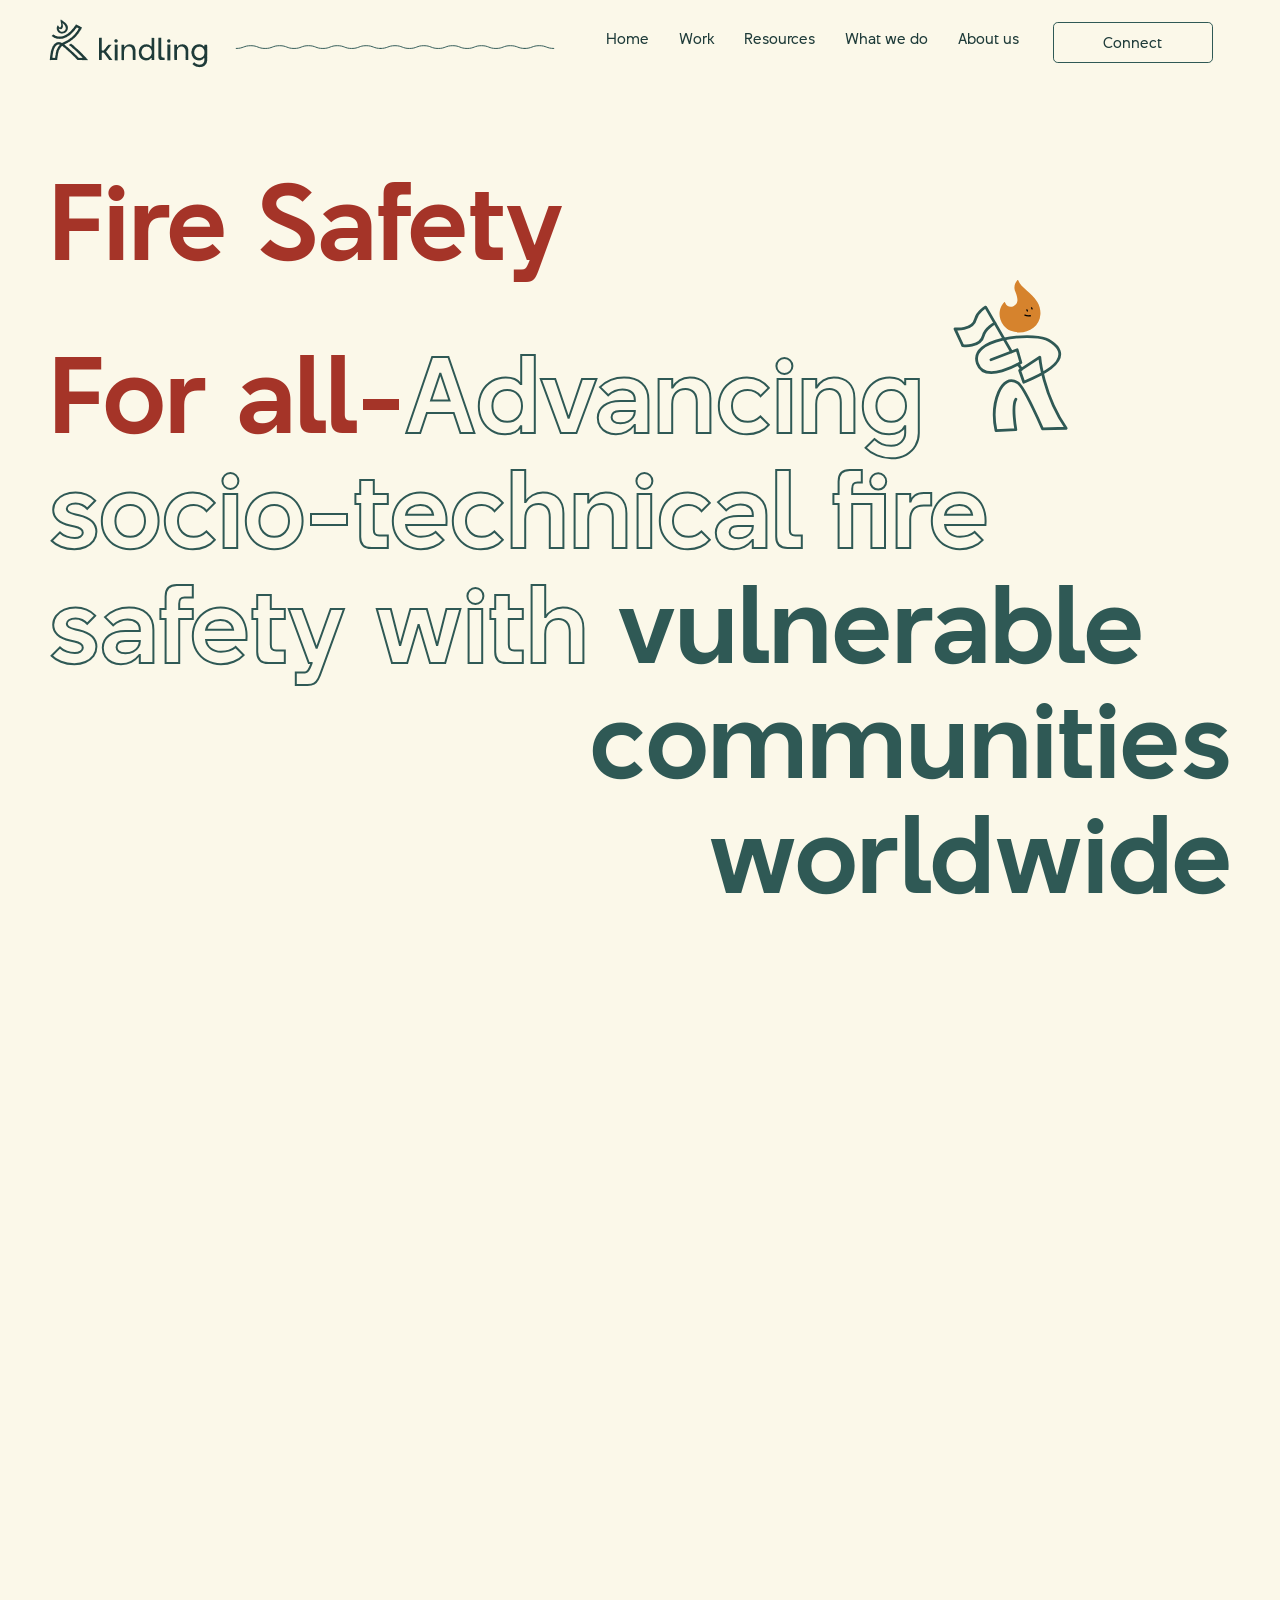
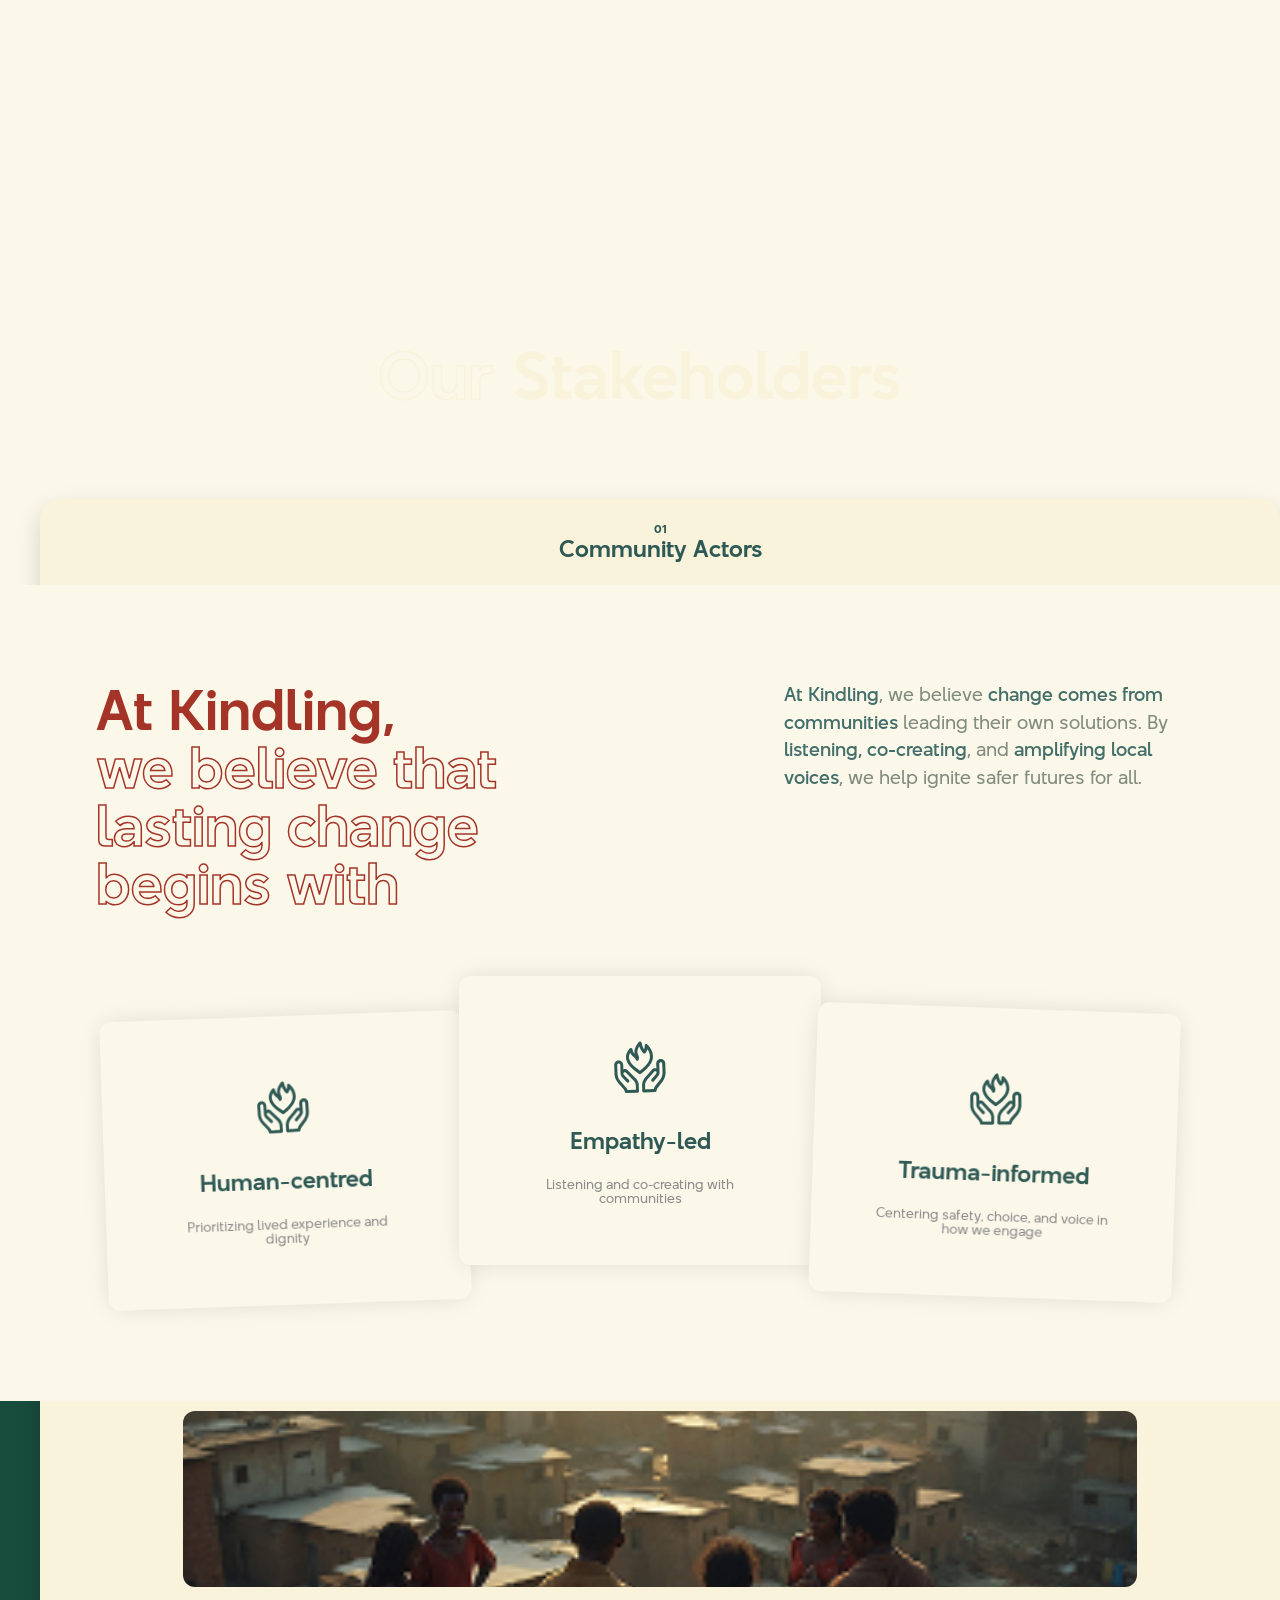
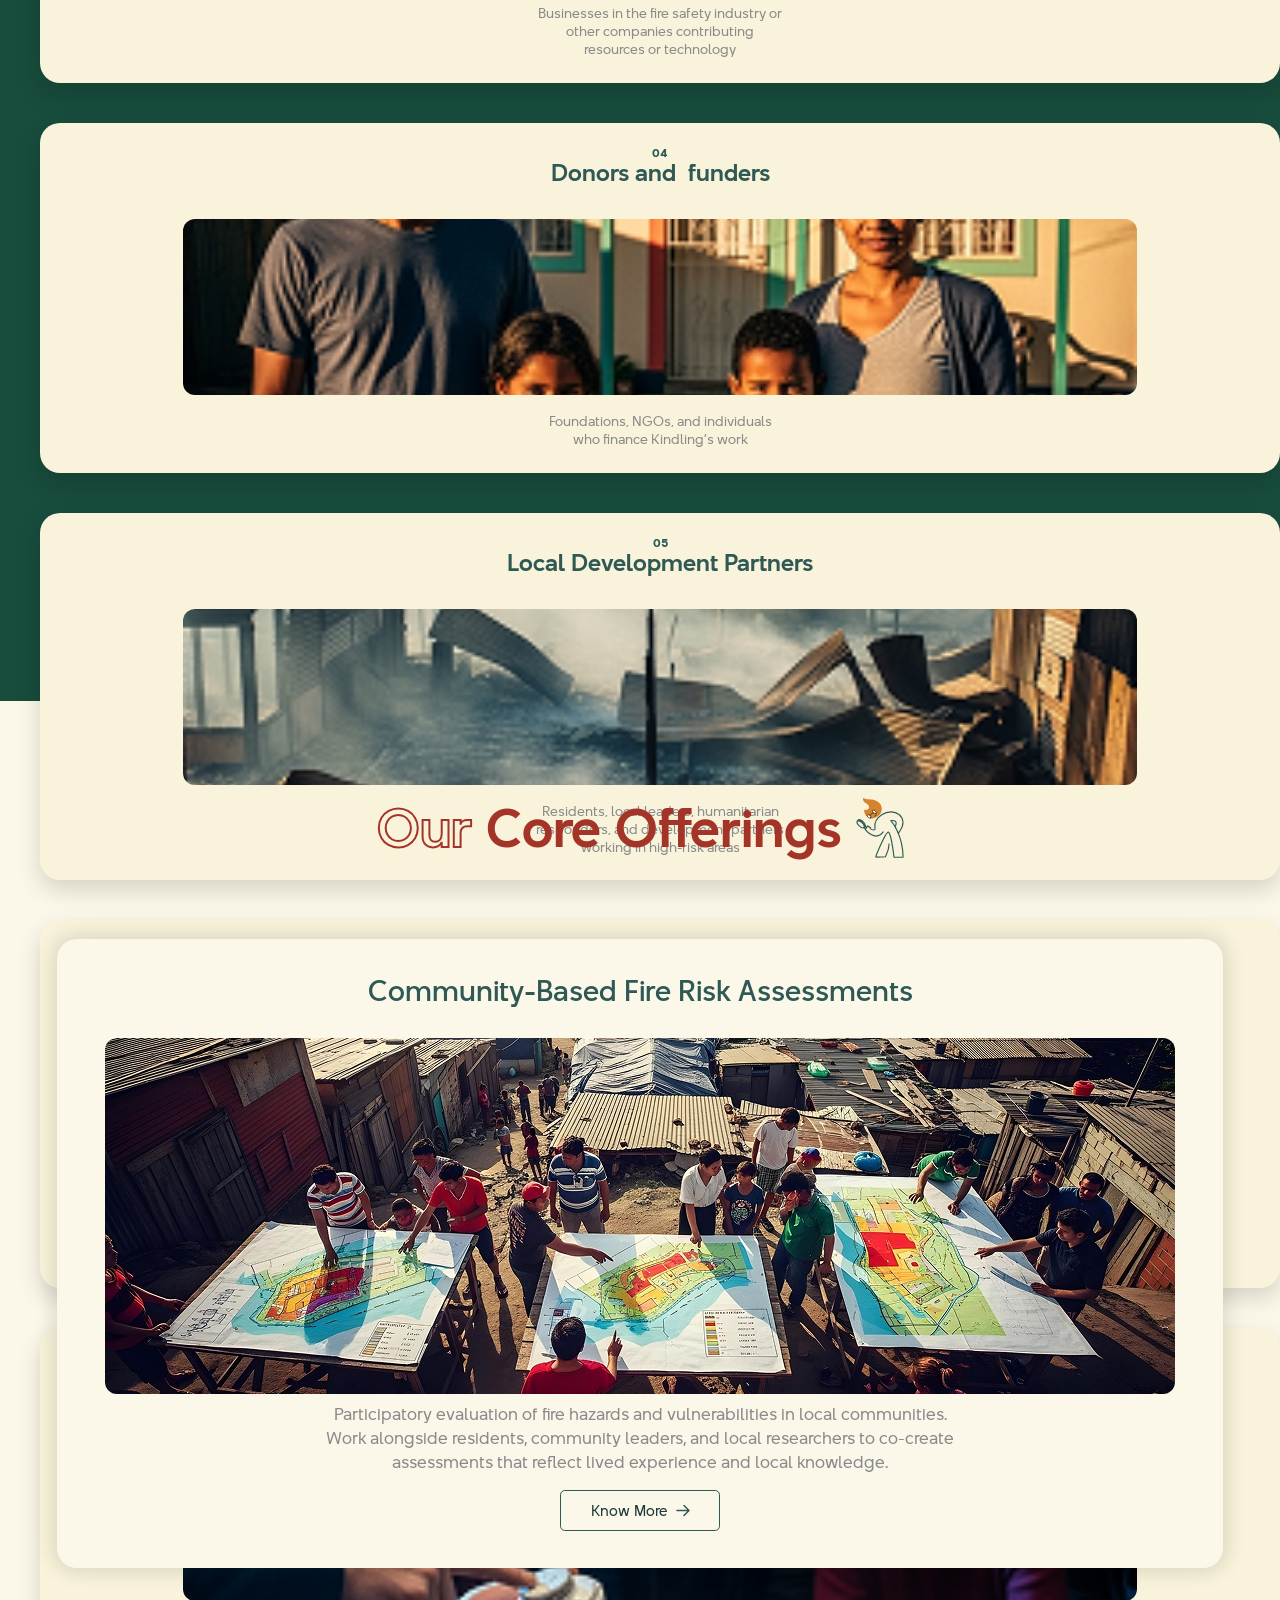
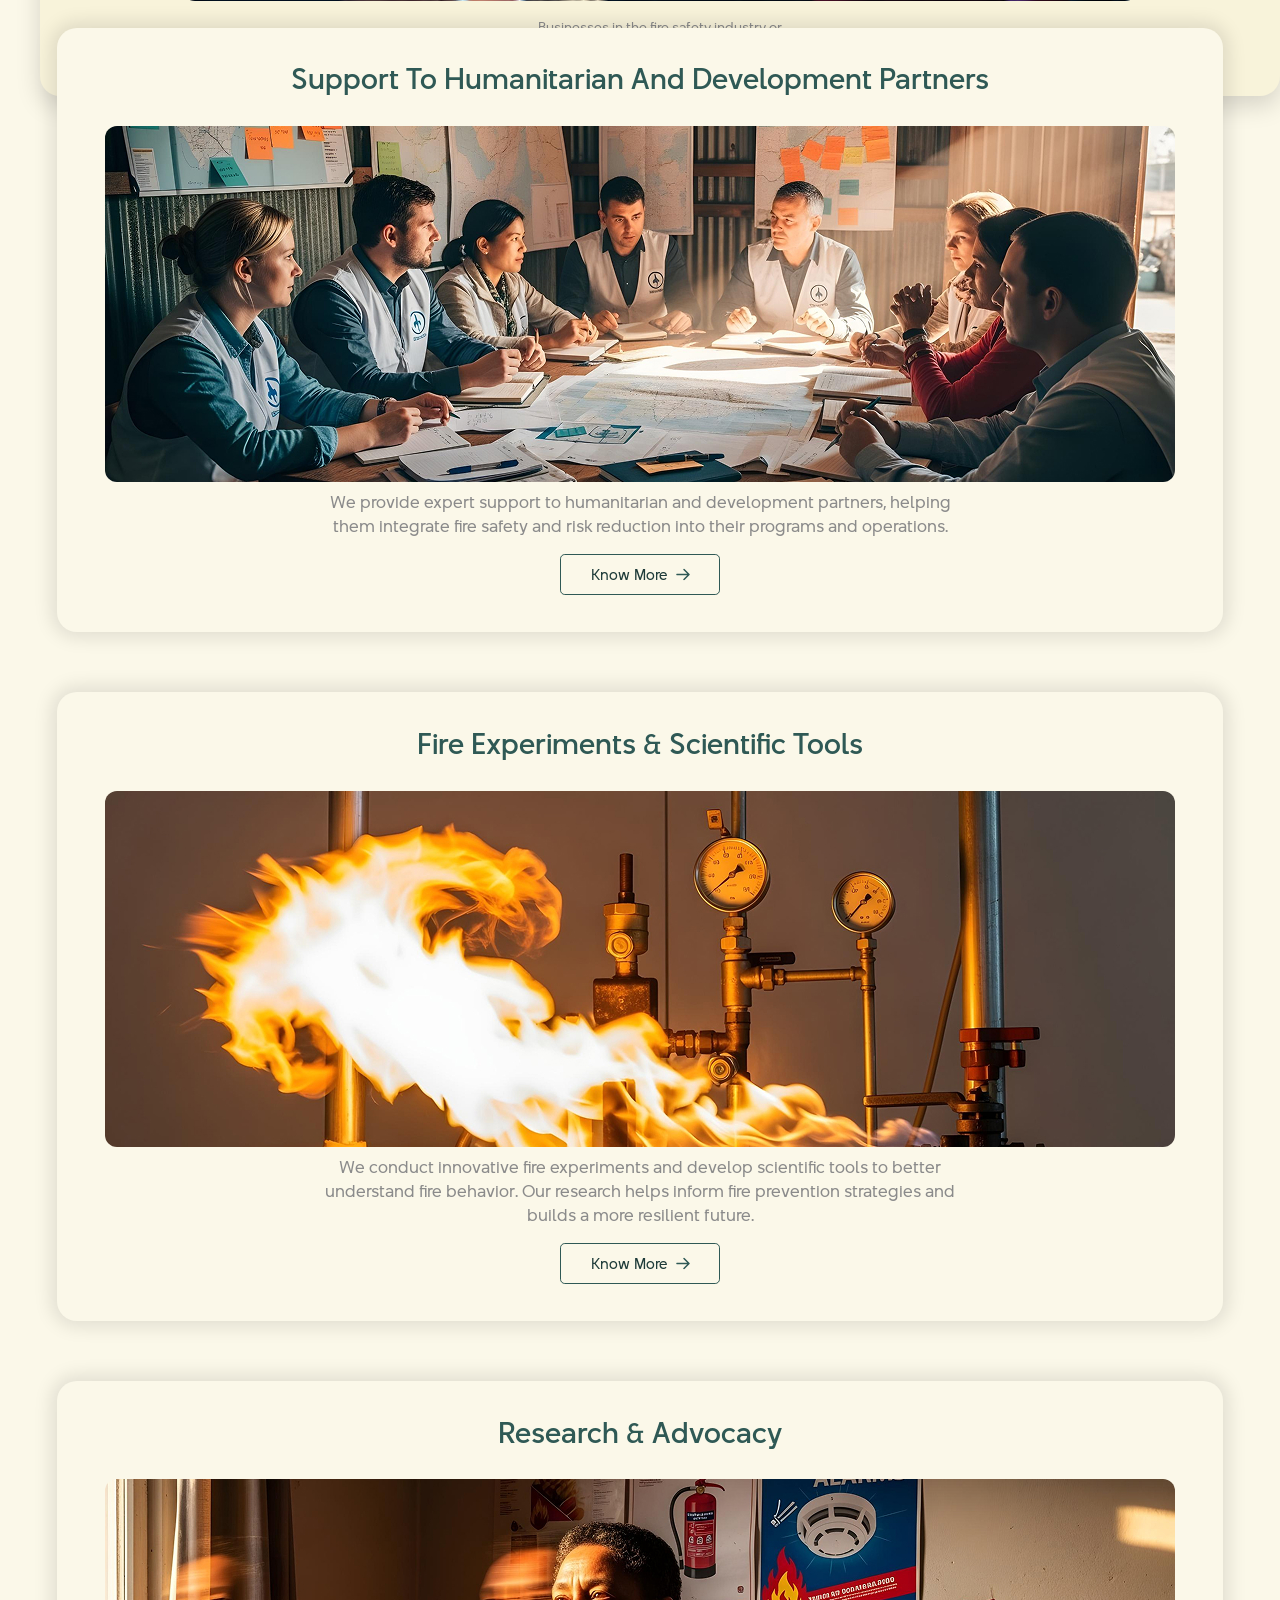
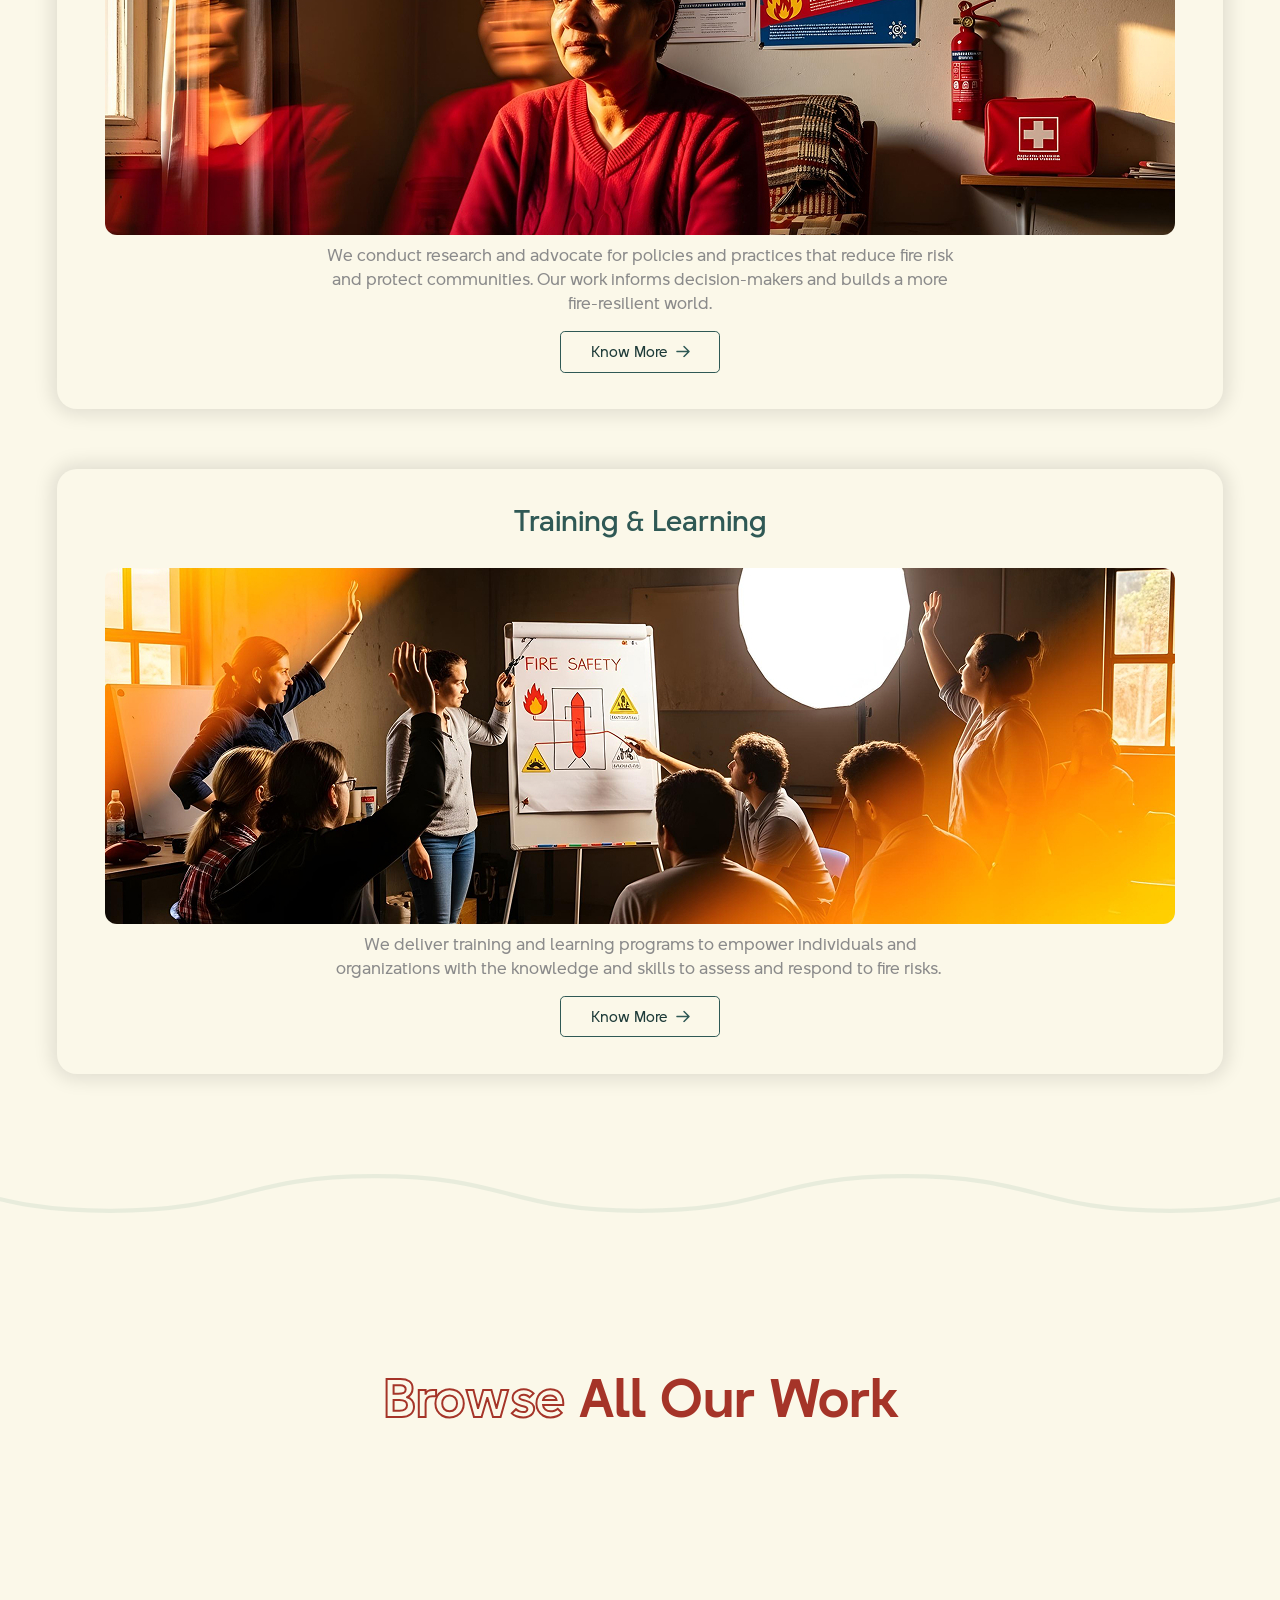
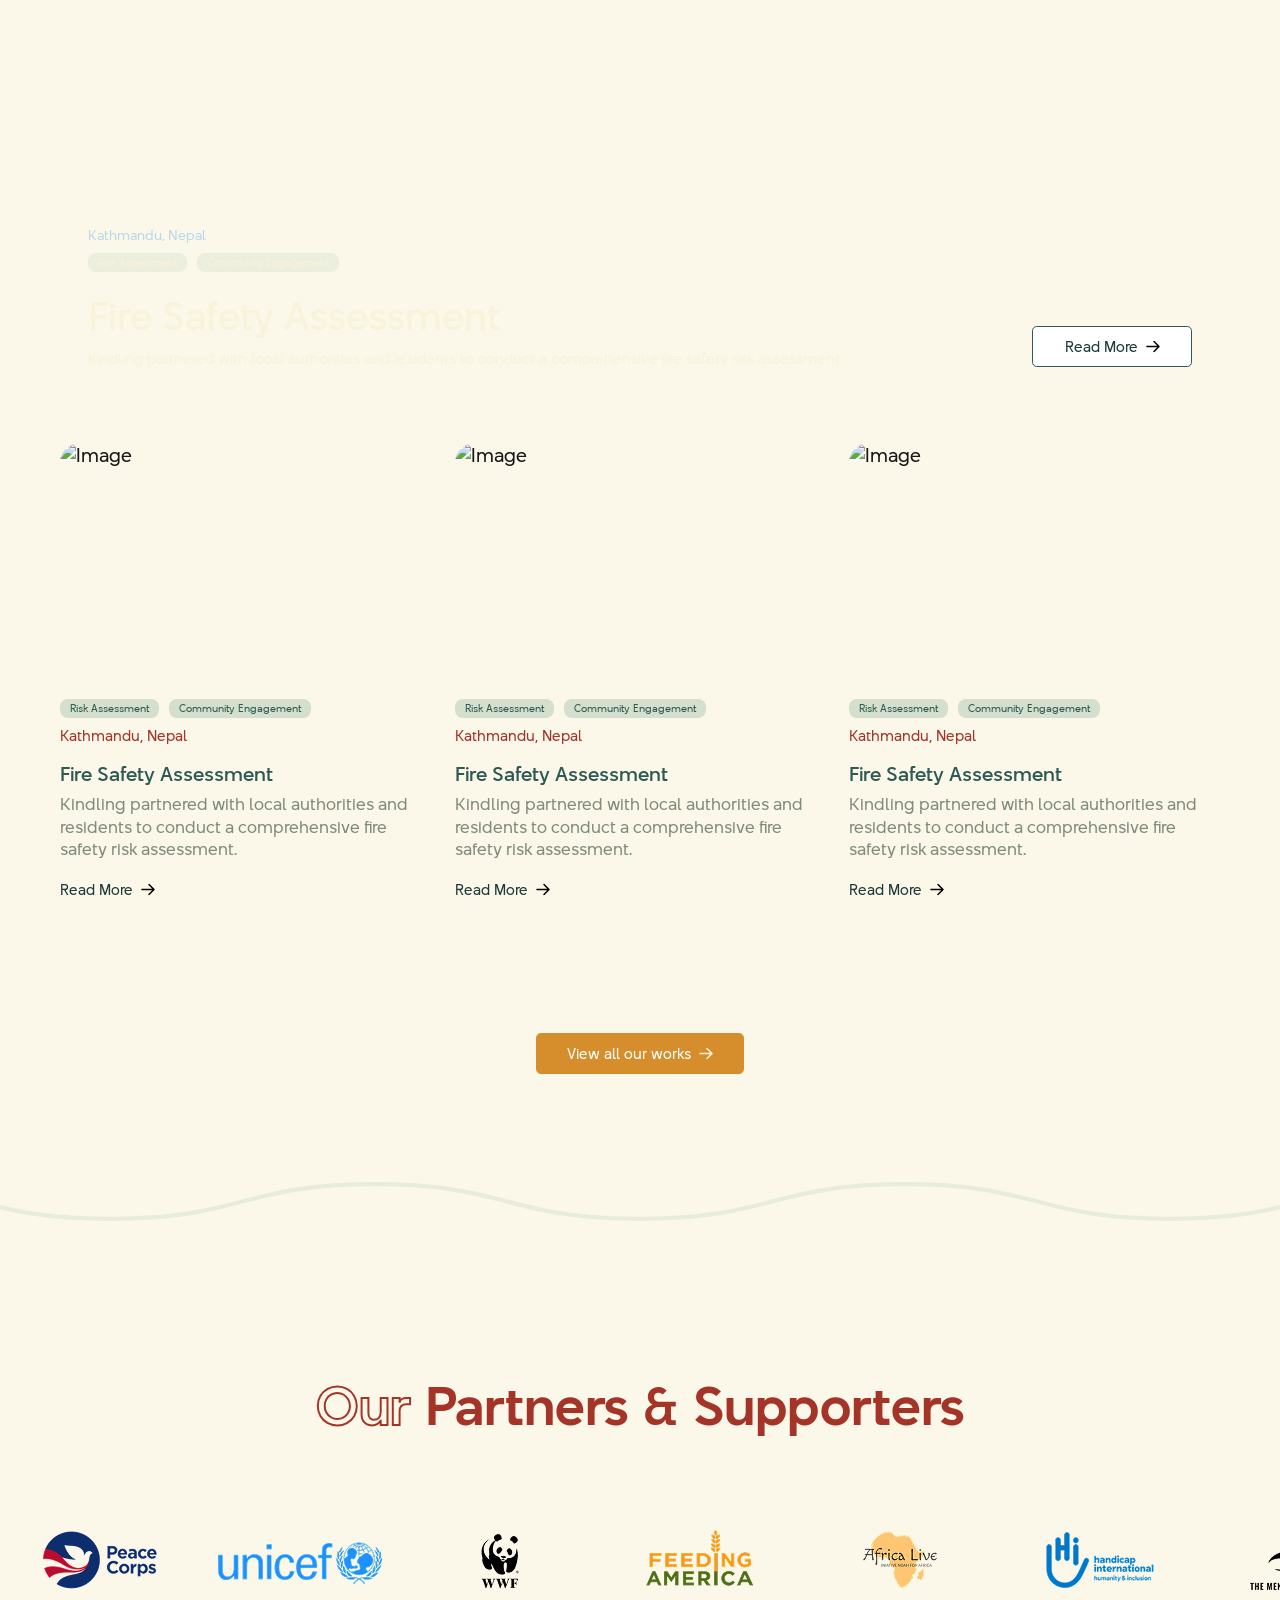
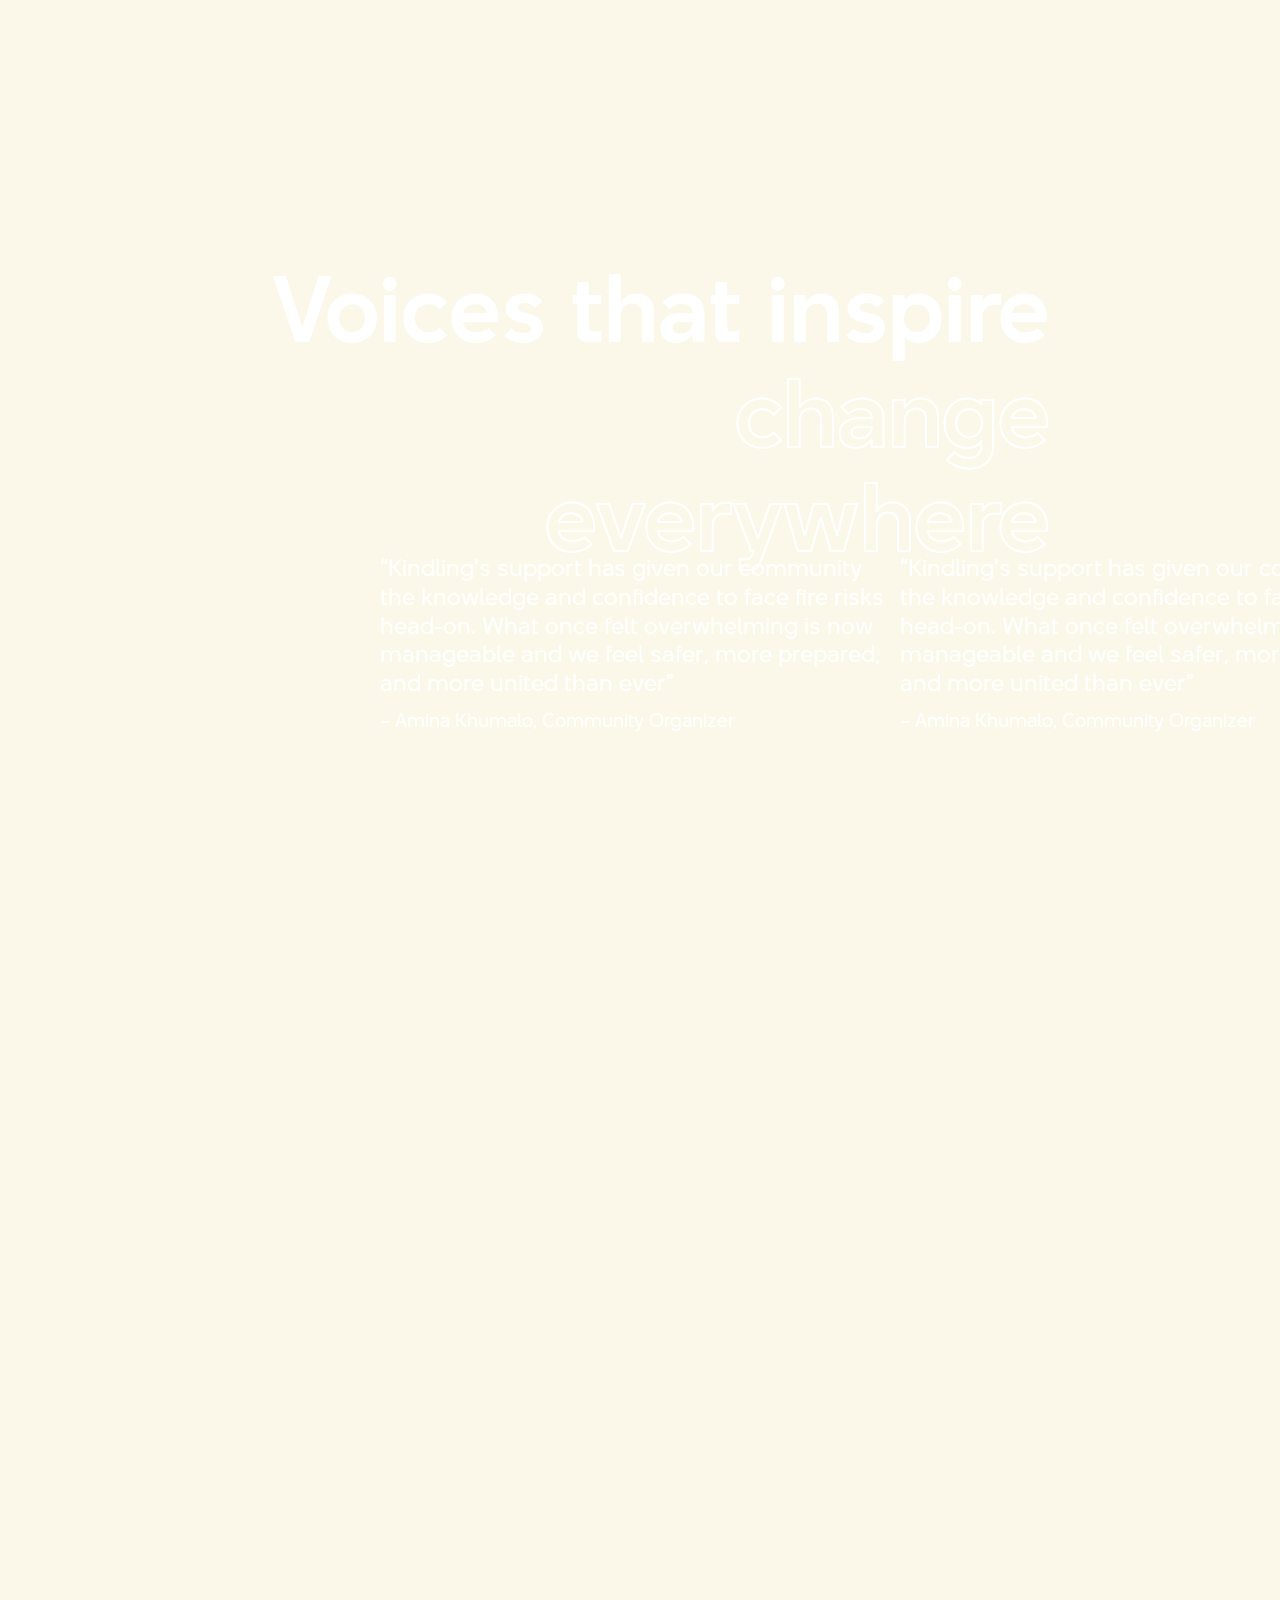
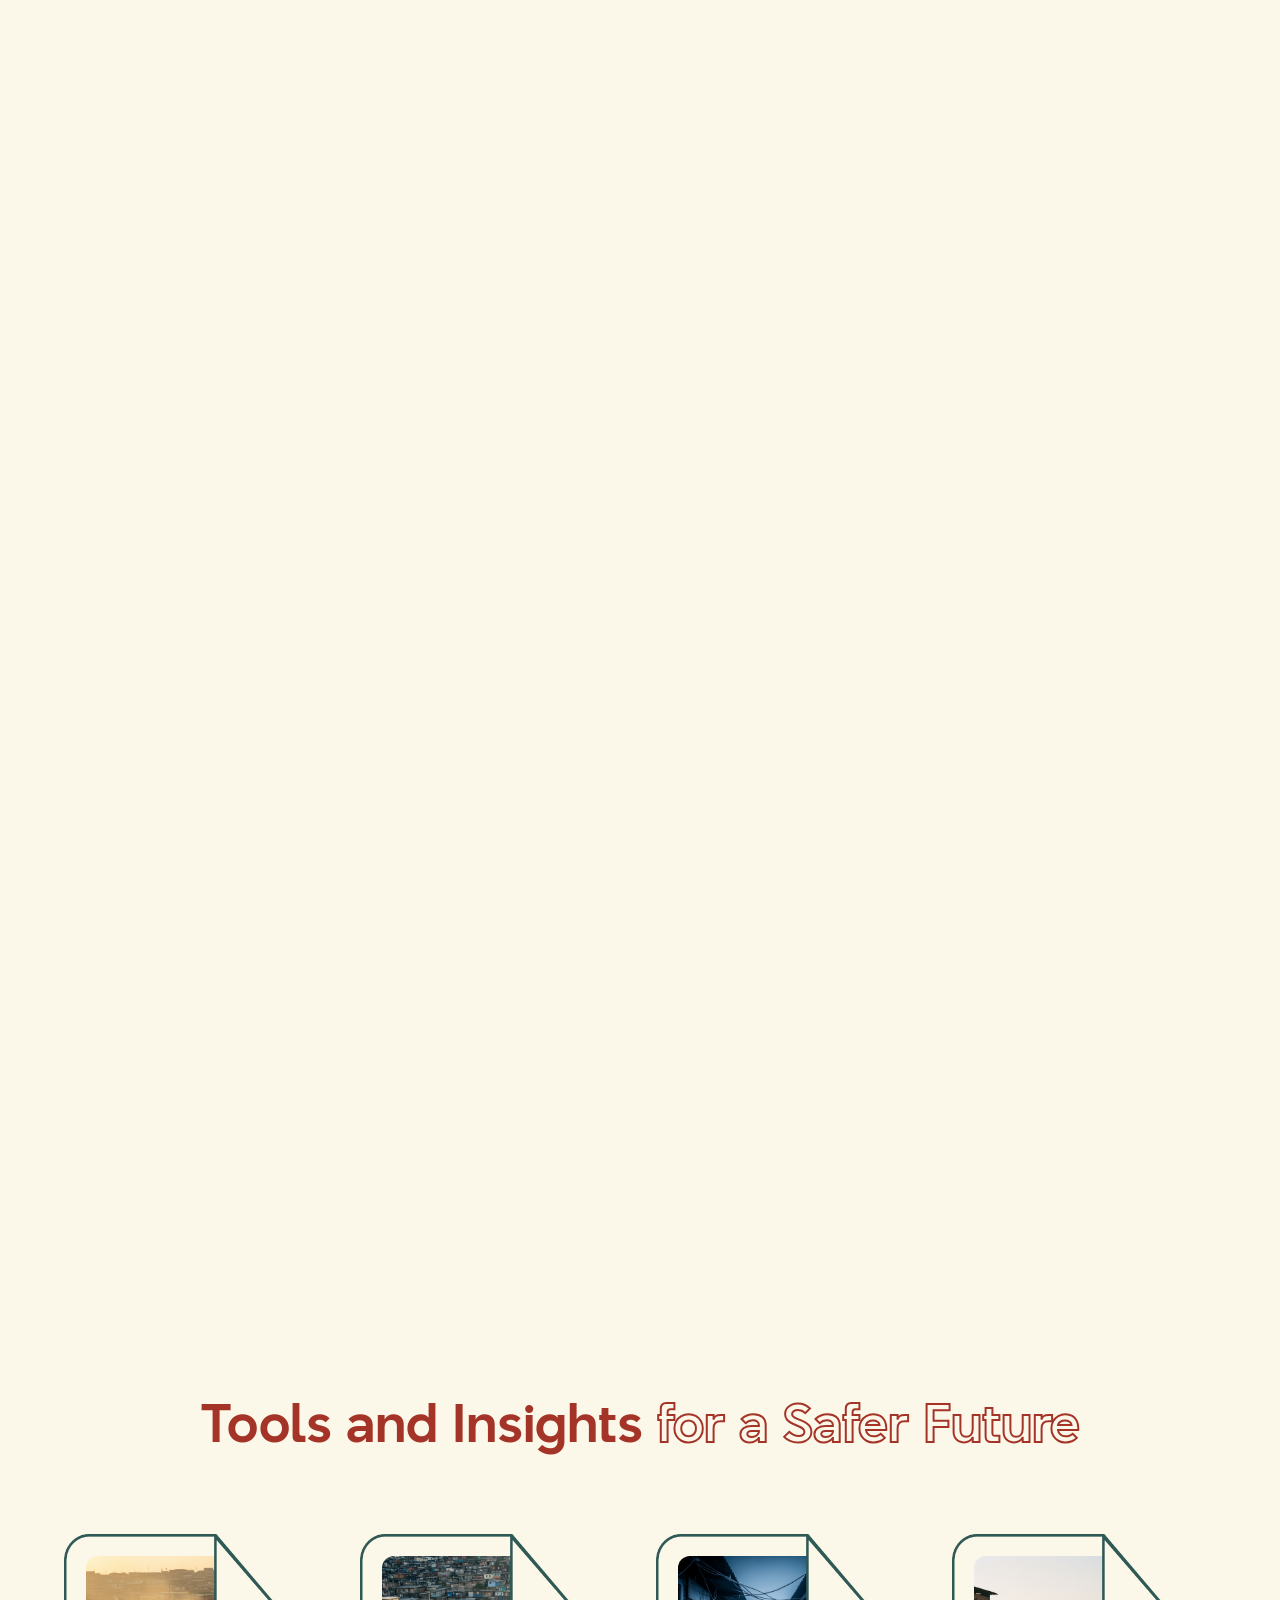
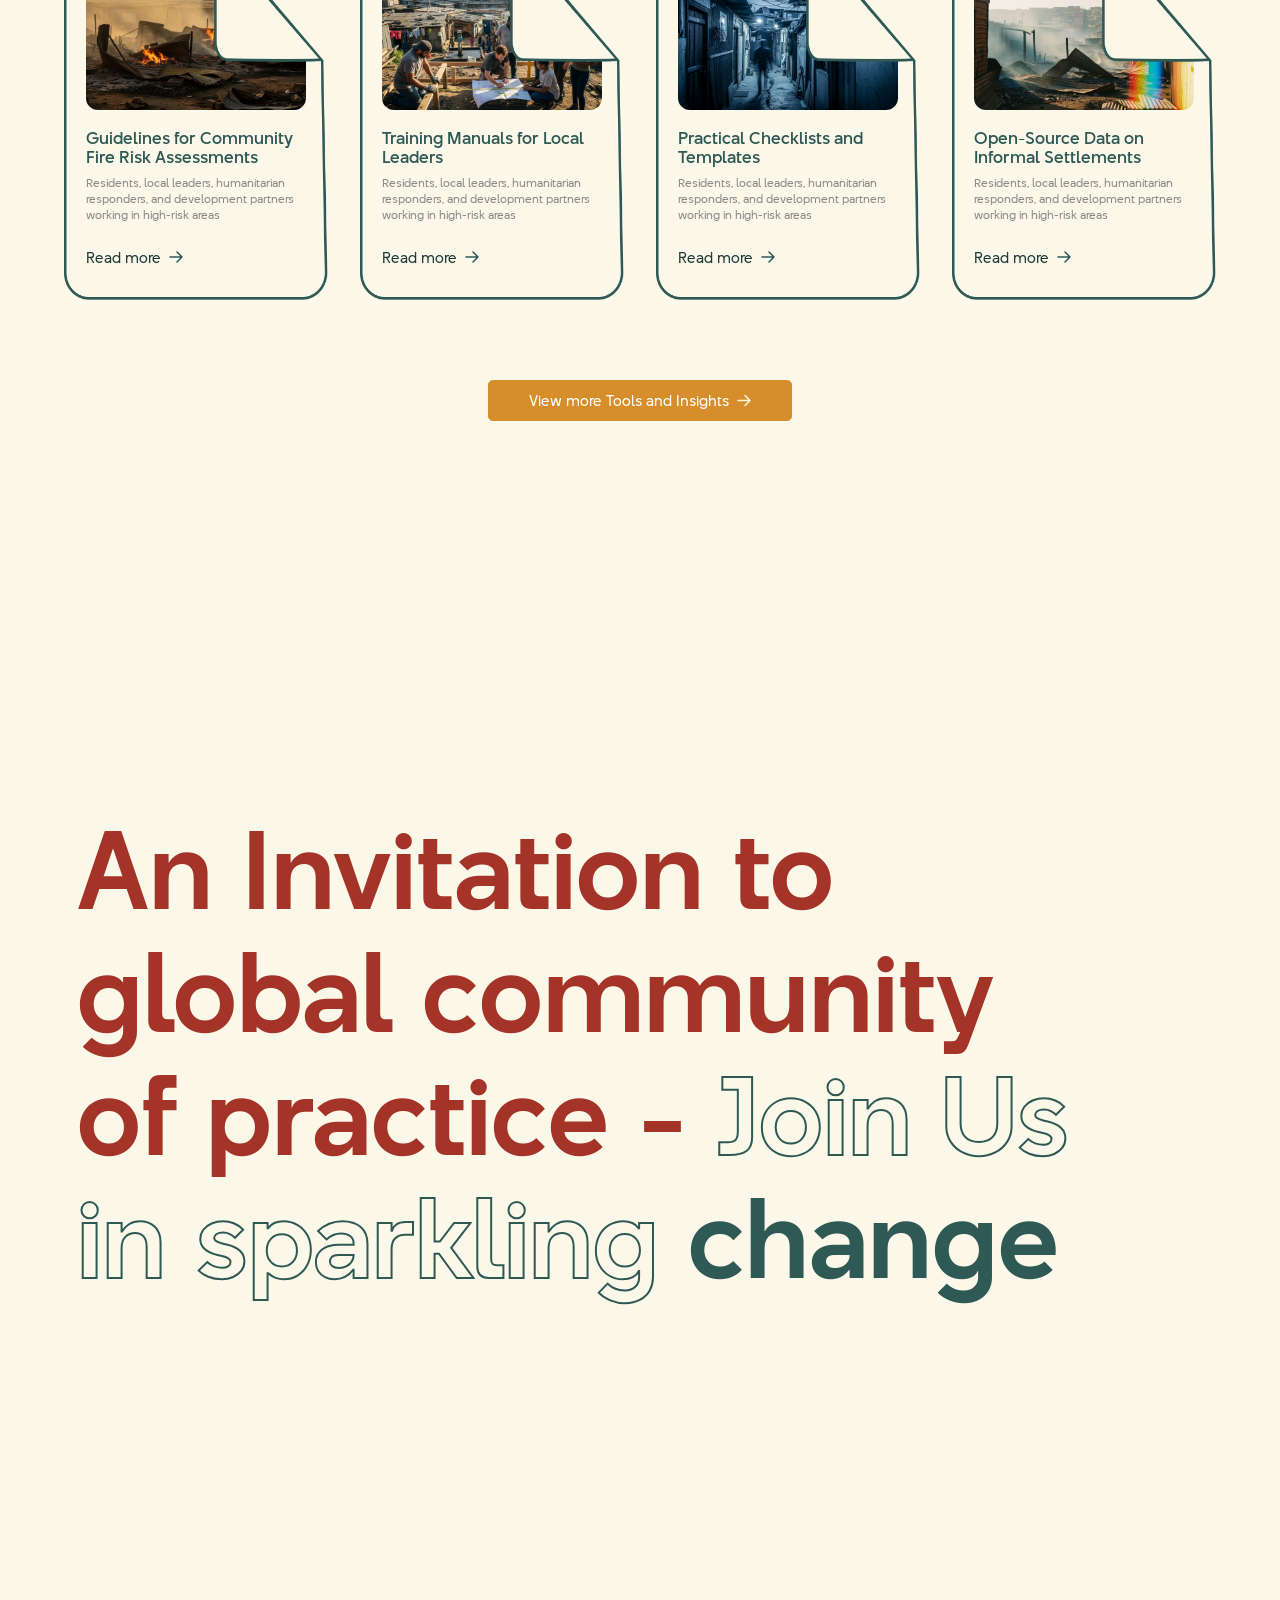
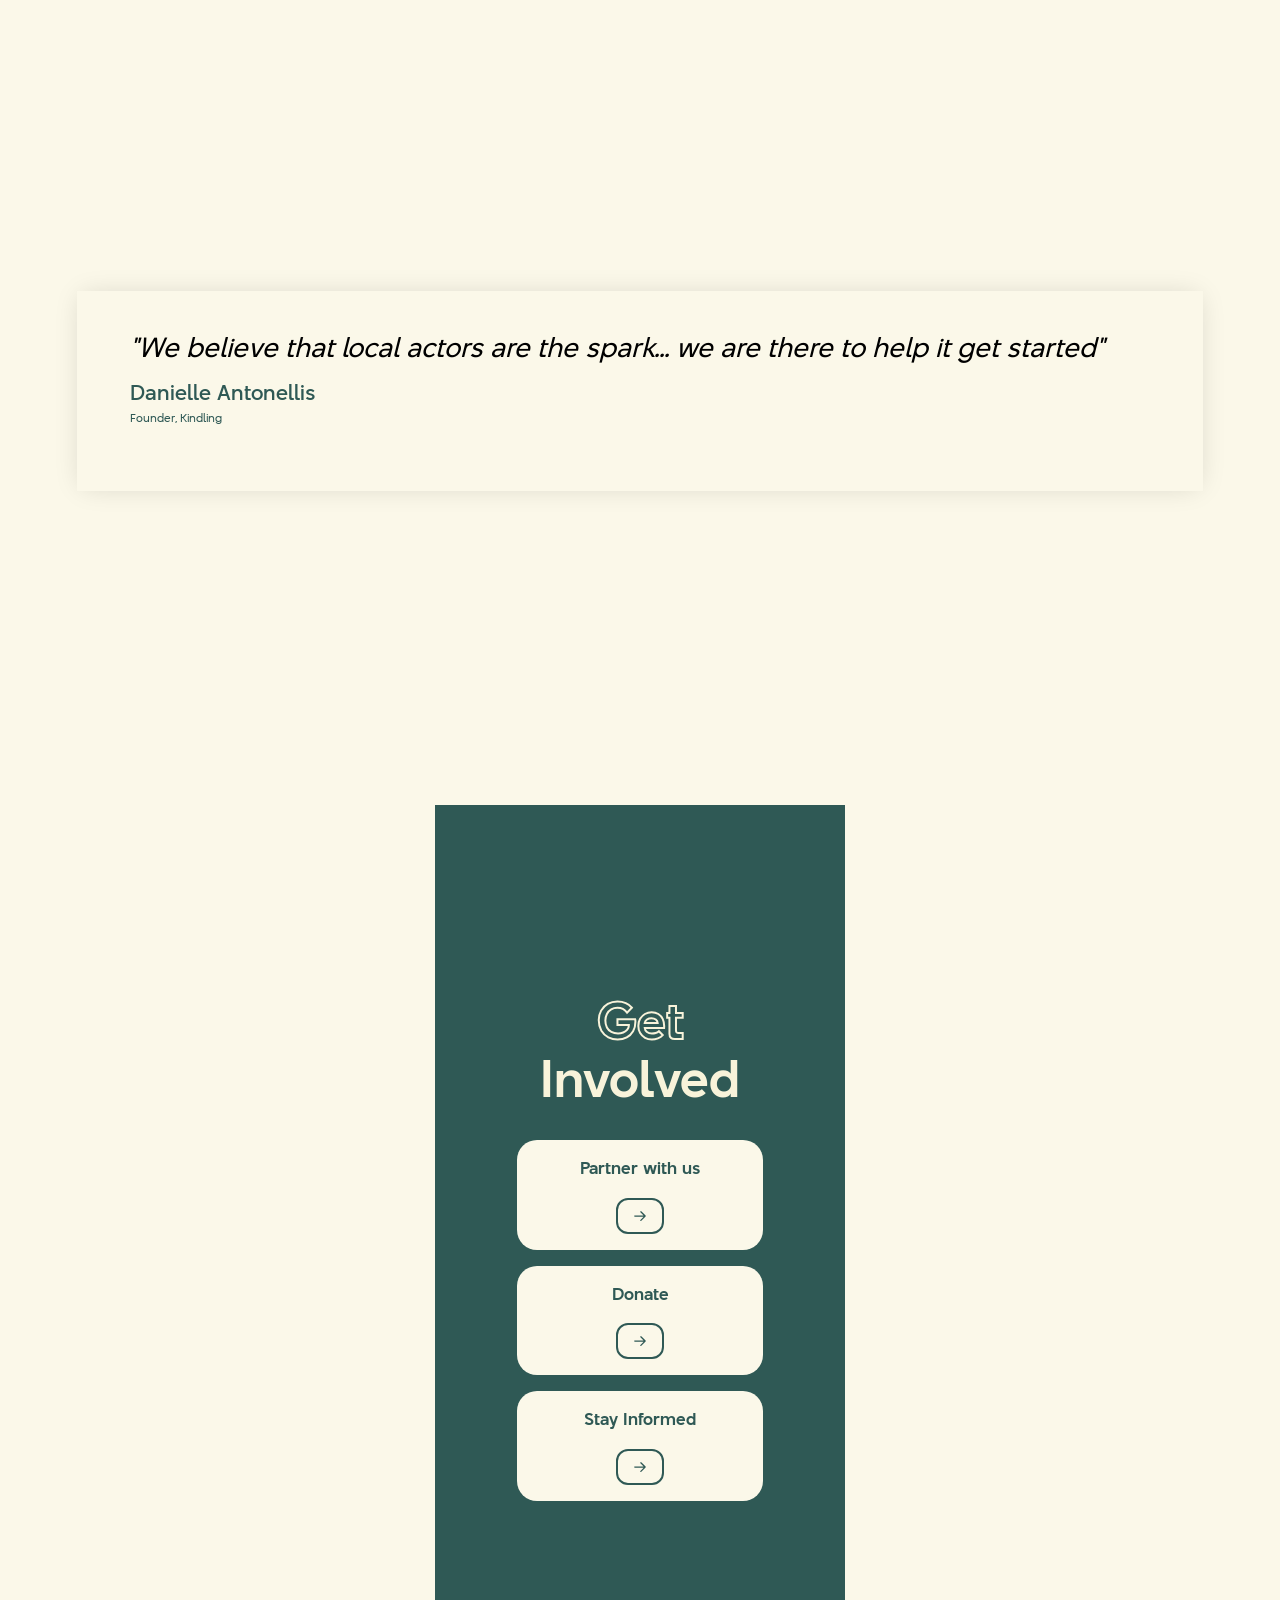
==== index.html @ e30760b1 "Add files via upload" ====
<!DOCTYPE html>
<html lang="en" data-wf-domain="kaamfu.webflow.io" data-wf-page="68b7f0b23f09e97a375a3d5d" data-wf-site="67ed099db95fd9bd34e6a7e0">
<meta http-equiv="content-type" content="text/html;charset=UTF-8" /><!-- /Added by HTTrack -->
<head>
    <meta charset="UTF-8" />
    <meta name="viewport" content="width=device-width, initial-scale=1.0" />
    <title>Homepage | Kindling</title>
    <script src="js/preloader.js"></script>

    <link href="css/kaamfu.webflow.shared.7993449d4.min.css" rel="stylesheet" type="text/css"/>
    <script src="https://d3e54v103j8qbb.cloudfront.net/js/jquery-3.5.1.min.dc5e7f18c8.js?site=67ed099db95fd9bd34e6a7e0" type="text/javascript" integrity="sha256-9/aliU8dGd2tb6OSsuzixeV4y/faTqgFtohetphbbj0=" crossorigin="anonymous"></script>
    <script src="https://cdn.prod.website-files.com/67ed099db95fd9bd34e6a7e0/js/webflow.8c60377b.29047043c3d50710.js" type="text/javascript"></script>
    <link
      rel="stylesheet"
      href="https://unpkg.com/lenis%401.2.3/dist/lenis.css"
    />
    <link
      rel="stylesheet"
      href="https://cdnjs.cloudflare.com/ajax/libs/slick-carousel/1.9.0/slick-theme.min.css"
    />
    <link
      rel="stylesheet"
      href="https://cdnjs.cloudflare.com/ajax/libs/slick-carousel/1.9.0/slick.min.css"
    />
    <link rel="stylesheet" href="css/main.css" />
    <style type="text/css">      
      @font-face {
        font-family: 'BT Beau Sans';
        src: url('fonts/BT-BeauSans-Bold-BF64d45953acd04.woff') format('woff');
        font-weight: 700;
        font-style: normal;
        font-display: swap; /* performance ke liye */
      }
      @font-face {
        font-family: 'BT Beau Sans';
        src: url('fonts/BT-BeauSans-ExtraBold-BF64d45953a17ee.woff') format('woff');
        font-weight: 900;
        font-style: normal;
        font-display: swap; /* performance ke liye */
      }
      @font-face {
        font-family: 'BT Beau Sans';
        src: url('fonts/BT-BeauSans-Medium-BF64d4595383d81.woff') format('woff');
        font-weight: 500;
        font-style: normal;
        font-display: swap; /* performance ke liye */
      }
      @font-face {
        font-family: 'BT Beau Sans';
        src: url('fonts/BT-BeauSans-Regular-BF64d45952e54c1.woff') format('woff');
        font-weight: 400;
        font-style: normal;
        font-display: swap; /* performance ke liye */
      }
      .w-webflow-badge {
        display: none !important;
      }
    </style>
  </head>
  <body>
    <!-- HEADER SECTION START -->
    <header id="header" class="header">
      <div class="container">
        <div class="header-wrapper">
          <div class="header-inner flex-box justify-between align-center">
            <a href="#" class="header-logo">
              <img
                src="img/logo.png"
                alt="Kindling"
                class="w-100 h-100 object-contain"
              />
            </a>
            <div class="headerline">            
              <svg width="462" height="6" viewBox="0 0 462 6" fill="none" xmlns="http://www.w3.org/2000/svg">
              <path d="M210.093 5C199.639 5 199.639 1 189.185 1C178.732 1 178.732 5 168.278 5C157.824 5 157.824 1 147.395 1C136.941 1 136.941 5 126.512 5C116.058 5 116.058 1 105.629 1C95.1754 1 95.1754 5 84.7223 5C74.2684 5 74.2684 1 63.8145 1C53.3614 1 53.3614 5 42.9074 5C32.4535 5 32.4535 1 21.9996 1C11.5465 1 11.5465 5 1.09256 5" stroke="#2F5955" stroke-width="1.4" stroke-miterlimit="10.4334" stroke-linecap="square"/>
              <path d="M419.093 5C408.639 5 408.639 1 398.185 1C387.731 1 387.731 5 377.278 5C366.824 5 366.824 1 356.395 1C345.941 1 345.941 5 335.512 5C325.058 5 325.058 1 314.629 1C304.175 1 304.175 5 293.722 5C283.268 5 283.268 1 272.814 1C262.361 1 262.361 5 251.907 5C241.453 5 241.454 1 231 1C220.546 1 220.546 5 210.093 5" stroke="#2F5955" stroke-width="1.4" stroke-miterlimit="10.4334" stroke-linecap="square"/>
              <path d="M460.907 5C450.454 5 450.454 1 440 1C429.547 1 429.547 5 419.093 5" stroke="#2F5955" stroke-width="1.4" stroke-miterlimit="10.4334" stroke-linecap="square"/>
              </svg>
            </div>
            <div class="header-menu-box">
              <nav class="header-menu">
                <ul>
                  <li class="current-menu-item"><a href="#">Home</a></li>
                  <li>
                    <a href="#">Work</a>
                  </li>
                  <li><a href="#">Resources</a></li>
                  <li>
                    <a href="#">What we do</a>
                  </li>
                  <li><a href="#">About us</a></li>
                </ul>
              </nav>
            </div>
            <div class="header-btn-box hide-1024">
              <a href="#" class="btn btn-primary">
                <span class="btn-text">Connect</span>
              </a>
            </div>
            <div class="menu-open hidden">
              <span></span>
              <span></span>
              <span></span>
            </div>
          </div>
        </div>
      </div>
    </header>
    <!-- HEADER SECTION END -->

    <!-- BANNER SECTION START -->
    <section class="mainbanner">
      <div class="container">
        <div class="bannerheadbox">
          <h2 class="bannerhead1"><span class="primarycolor">Fire Safety</span><br></h2>
          <h2 class="bannerhead2">
            <span class="primarycolor">For all-</span><span class="outlinehead">Advancing</span>            
            <svg width="115" height="153" viewBox="0 0 115 153" fill="none" xmlns="http://www.w3.org/2000/svg">
            <path d="M37.9674 79.7518L64.1332 69.755L67.86 82.542C67.86 82.542 31.9966 104.591 24.4454 83.4721C15.4438 58.2819 76.4974 52.5193 92.8356 59.0559C92.8356 59.0559 135.769 76.2201 70.7999 102.191L66.6828 90.4314L86.8064 77.1697C86.8064 77.1697 89.6356 113.846 113.154 148.246L89.4665 148.786C89.4665 148.786 71.5348 107.335 64.9202 102.926C48.5885 92.0379 36.9917 123.062 43.021 150.698L62.8649 149.67C62.8649 149.67 58.5527 126.204 62.8649 119.147" stroke="#2F5955" stroke-width="2.8" stroke-linecap="round" stroke-linejoin="round"/>
            <path d="M68.5236 89.3109L65.3561 84.1597" stroke="#2F5955" stroke-width="2.8" stroke-linecap="round" stroke-linejoin="round"/>
            <path d="M58.4227 71.7832L50.9951 58.8857L41.9219 43.1329L32.6927 27.1133C32.6927 27.1133 24.4585 31.3865 22.6179 38.8792C19.6325 51.0418 2 48.7979 2 48.7979L9.44065 65.0125" stroke="#2F5955" stroke-width="2.8" stroke-linecap="round" stroke-linejoin="round"/>
            <path d="M41.9284 43.1334C41.9284 43.1334 32.2048 48.2066 30.3642 55.7058C27.3788 67.8684 9.75281 65.6245 9.75281 65.6245" stroke="#2F5955" stroke-width="2.8" stroke-linecap="round" stroke-linejoin="round"/>
            <path d="M60.4 26.138C57.278 27.3867 53.2976 26.4567 52.1919 22.6323C52.0098 21.9949 51.4309 21.9103 51.1772 22.151C46.813 26.3396 43.5675 36.8436 50.813 45.6371C52.6862 47.9136 55.0732 49.6892 57.8114 50.7949C70.0455 55.7249 86.5659 49.1558 87.4244 34.1575C87.665 29.9038 86.4878 25.6892 84.3414 22.0079C78.3122 11.6794 67.6976 7.65341 65.3041 0.407882C65.161 -0.02789 64.6016 -0.144961 64.3089 0.206258C62.9756 1.76723 60.4195 5.52659 61.8114 10.1705C61.9805 10.7363 61.7398 9.99488 62.5659 12.2258C63.6195 15.0615 64.7968 18.2941 64.335 21.3705C63.9837 23.7119 62.3642 25.364 60.4 26.151V26.138Z" fill="#D6832D"/>
            <path d="M79.0731 28.9293L78.5853 27.8496" stroke="black" stroke-width="1.30081" stroke-miterlimit="10" stroke-linecap="round"/>
            <path d="M74.4032 30.9768L73.9089 29.8906" stroke="black" stroke-width="1.30081" stroke-miterlimit="10" stroke-linecap="round"/>
            <path d="M71.9252 35.1523C71.9252 35.1523 74.2276 36.2645 77.3105 35.7377" stroke="black" stroke-width="1.30081" stroke-miterlimit="10" stroke-linecap="round"/>
            </svg>

          </h2>
          <h2 class="bannerhead3"><span class="outlinehead">socio-technical fire</span></h2>
          <h2 class="bannerhead4"><span class="outlinehead">safety with</span>&nbsp;<span class="secondarycolor">vulnerable</span></h2>
          <h2 class="bannerhead5"><span class="secondarycolor">communities</span><br><span class="secondarycolor">worldwide</span></h2>
        </div>
      </div>
    </section>
    <!-- BANNER SECTION END -->
    <div class="bannerslider">
      <div class="bannerslide">
        <div class="image">
          <video id="desktopVideo" width="100%" height="100%" playsinline="" loop="" muted="" preload="auto" class="desktopvector" style="object-fit: cover;" poster="img/videoposter.png">
            <source src="img/video.mp4" type="video/mp4">
          </video>
        </div>
      </div>
      <div class="bannerslide">
        <div class="image">
          <video id="desktopVideo" width="100%" height="100%" playsinline="" loop="" muted="" preload="auto" class="desktopvector" style="object-fit: cover;" poster="img/videposter2.jpg">
            <source src="img/video.mp4" type="video/mp4">
          </video>
        </div>
      </div>
      <div class="bannerslide">
        <div class="image">
          <video id="desktopVideo" width="100%" height="100%" playsinline="" loop="" muted="" preload="auto" class="desktopvector" style="object-fit: cover;" poster="img/vidposter2.jpg">
            <source src="img/video.mp4" type="video/mp4">
          </video>
        </div>
      </div>
      <div class="bannerslide">
        <div class="image">
          <video id="desktopVideo" width="100%" height="100%" playsinline="" loop="" muted="" preload="auto" class="desktopvector" style="object-fit: cover;" poster="img/vidposter3.jpg">
            <source src="img/video.mp4" type="video/mp4">
          </video>
        </div>
      </div>
    </div>

    <!-- At Kindling Section Start -->
    <div class="atkidlingsec">
        <div class="container">
          <div class="pdlr60">
            <div class="headingbox">
              <div class="head">
                <h2>
                  At Kindling, <span class="outlinehead">we believe that lasting change begins with</span>
                </h2>
              </div>
              <div class="para">
                <p><span>At Kindling</span>, we believe <span>change comes from communities</span> leading their own solutions. By <span>listening, co-creating</span>, and <span>amplifying local voices</span>, we help ignite safer futures for all.</p>
              </div>
            </div>
            <div class="atkindlingbox">
              <div class="col-third">
                <div class="boxinnr">
                  <div class="icon">
                    <svg xmlns="http://www.w3.org/2000/svg" width="62" height="62" viewBox="0 0 62 62" fill="none">
                      <path d="M30.6761 5.50079L31.3671 5.47666C31.4431 5.52887 31.5423 5.55366 31.6271 5.58849C31.9179 5.70749 32.1875 5.87115 32.3748 6.12935C32.7787 6.68577 32.7889 7.40678 32.9133 8.05949C32.9985 8.51016 33.1079 8.9559 33.2408 9.39484C33.5271 10.314 33.9338 11.2024 34.3739 12.0567C34.5533 12.4047 34.8271 12.9876 35.1103 13.2417L35.1523 13.2297C35.4894 12.4923 35.6778 11.2963 35.7063 10.4827C35.7162 10.2022 35.6897 9.92302 35.683 9.64286C35.6715 9.16401 35.8026 8.70821 36.1454 8.35904C36.4237 8.07569 36.7727 7.94766 37.1652 7.94804C37.5689 7.94842 38.0072 8.10121 38.2795 8.4071C38.4084 8.55185 38.5111 8.71864 38.6441 8.85965C38.9176 9.15039 39.2162 9.42126 39.498 9.70477C39.8489 10.058 40.1589 10.4574 40.464 10.8499C42.5481 13.5298 44.0174 17.1893 43.9994 20.6146C43.974 25.5281 41.2368 29.3619 37.8804 32.6977C36.2965 34.2753 34.6138 35.7504 32.8427 37.1145C32.4561 37.4121 32.0649 37.779 31.6387 38.0128C31.4618 38.1102 31.2503 38.1859 31.0471 38.1806C30.7954 38.1736 30.5494 38.0911 30.326 37.979C30.0082 37.8196 29.7047 37.6005 29.4106 37.4006C28.9527 37.0938 28.5016 36.7767 28.0577 36.4502C26.9365 35.6285 25.81 34.8055 24.749 33.9058C23.6773 32.9972 22.5953 32.0556 21.6233 31.0397C18.8734 28.1657 16.8738 24.8867 16.9718 20.7792C17.0358 18.0941 18.2846 15.6404 19.9102 13.5665C20.2525 13.1299 20.5988 12.6588 21.0039 12.2782C21.2982 12.0017 21.6481 11.8735 22.0498 11.8954C22.5961 11.9251 23.118 12.2839 23.3539 12.7752C23.4997 13.0789 23.5047 13.4423 23.5629 13.7707C23.7764 14.9755 24.118 16.1826 24.9632 17.1093C25.0679 17.2241 25.588 17.8067 25.7136 17.8133L25.7304 17.7857L25.6442 17.5482C25.5633 17.3319 25.532 17.0934 25.4953 16.8657C25.2471 15.324 25.5548 13.6835 26.0457 12.2173C26.5252 10.7849 27.172 9.6375 28.007 8.3969C28.3043 7.95512 28.6017 7.51217 28.9378 7.09832C29.0723 6.9326 29.2239 6.78193 29.3621 6.61934C29.585 6.35695 29.7868 6.04294 30.0574 5.82722C30.2327 5.6873 30.4374 5.62126 30.6347 5.52197L30.6761 5.50079ZM21.2979 16.7135C21.0221 17.2378 20.7235 17.7571 20.5009 18.307C19.8321 19.9583 19.8144 21.8073 20.341 23.5013C21.0344 25.7314 22.4517 27.5356 24.0764 29.1685C24.7199 29.8153 25.3754 30.4308 26.072 31.0204C26.6044 31.4709 27.1393 31.9491 27.7073 32.3537C28.4337 32.9223 29.1775 33.468 29.9377 33.9905C30.2756 34.2244 30.6274 34.4974 31.0029 34.6636C31.0084 34.6569 31.0139 34.6502 31.0197 34.6438C31.2419 34.3919 31.5625 34.1789 31.8247 33.9668C32.4162 33.4883 33.0192 33.0198 33.5914 32.5185C37.3148 29.2556 41.2121 25.3676 40.9374 20.0241C40.8315 17.9647 40.0799 16.0314 39.0955 14.2439C38.9787 14.0318 38.6092 13.36 38.447 13.2263C38.419 13.203 38.4181 13.2042 38.3901 13.1906L38.359 13.2073C38.3593 13.2218 38.3598 13.2362 38.3598 13.2507C38.3621 14.1251 36.9397 16.554 36.2806 17.183C35.9964 17.4542 35.6647 17.5979 35.269 17.5863C34.7387 17.5707 34.4173 17.3101 34.0711 16.9356C32.9565 15.7304 31.848 13.9944 31.1924 12.4866C31 12.0446 30.8038 11.5962 30.6343 11.1452C30.5504 10.9224 30.4935 10.6369 30.3839 10.4315C30.366 10.3979 30.3486 10.3855 30.3163 10.3696C30.3099 10.3774 30.3034 10.385 30.2972 10.3928C30.0778 10.6655 29.8927 10.9863 29.7199 11.2905C28.8431 12.8327 28.2132 14.7775 28.4251 16.5657C28.4935 17.1423 28.6946 17.672 28.9142 18.2042C29.3033 19.1478 29.8846 20.2977 30.0011 21.3029C30.0619 21.8282 29.9989 22.4049 29.8725 22.9164C29.7646 23.3533 29.6182 23.8519 29.3342 24.2109C29.09 24.5196 28.7494 24.7176 28.3562 24.7604C27.9573 24.8038 27.5239 24.701 27.2138 24.4393C26.7942 24.0852 26.688 23.5442 26.4703 23.0671C26.3225 22.7491 26.136 22.4506 25.9152 22.1782C24.8045 20.8084 23.237 19.8476 22.2036 18.3887C21.828 17.8583 21.6026 17.2798 21.2979 16.7135Z" fill="#2F5955"/>
                      <path d="M47.3848 32.4003C47.3564 32.1456 47.3604 31.8808 47.3517 31.6245L47.302 30.1872C47.2687 29.2611 47.1776 28.241 47.2327 27.3237C47.256 26.9386 47.3183 26.5504 47.4428 26.1845C47.8352 25.0304 48.6543 24.0506 49.7554 23.517C50.8388 22.984 52.091 22.9081 53.2309 23.3063C54.3101 23.6838 55.3423 24.5653 55.8313 25.6049C55.913 25.7785 55.9875 25.9536 56.0475 26.1358C56.0989 26.2916 56.1373 26.4747 56.2108 26.6203C56.217 26.633 56.2239 26.6455 56.2303 26.6581L56.5875 36.8865C56.5855 36.8935 56.5835 36.9003 56.5815 36.9074C56.4516 37.391 56.4947 37.9398 56.4294 38.4371C56.3003 39.4211 56.0627 40.4175 55.7525 41.3584C55.2985 42.6999 54.6591 43.9711 53.8521 45.135C53.2989 45.924 52.6742 46.6719 52.0808 47.4311L50.0034 50.1284L49.0305 51.3819C48.7936 51.6896 48.5471 51.994 48.3501 52.3294C48.0777 52.7931 47.9007 53.3241 47.7817 53.8465C47.6121 54.5897 47.6474 55.4081 46.9116 55.8637C46.7591 55.9582 46.582 56.0041 46.4212 56.0821L34.7065 56.4912C34.6346 56.4625 34.5627 56.433 34.491 56.4033C34.008 56.2057 33.5652 55.9034 33.3608 55.4047C33.2672 55.1763 33.2338 54.9355 33.2148 54.6908C33.1734 54.1557 33.2372 53.6227 33.2175 53.0876C33.1751 52.1608 33.1425 51.2335 33.1189 50.306C33.0959 49.4909 33.0669 48.6893 33.1643 47.8767C33.2819 46.8959 33.5431 45.8604 33.9257 44.949C34.2963 44.0663 34.7396 43.1974 35.3052 42.4224C35.5802 42.0456 35.9171 41.714 36.2299 41.3685C36.5537 41.0107 36.8643 40.6403 37.1835 40.2784L40.5357 36.4319C40.8772 36.0437 41.1969 35.6326 41.5285 35.2355C41.8149 34.8927 42.1152 34.5619 42.4029 34.22C42.6848 33.8851 42.9408 33.5389 43.2577 33.2337C43.6236 32.8812 44.0551 32.6307 44.5253 32.441C45.4237 32.0786 46.4828 32.0154 47.3848 32.4003ZM39.3843 42.3681C38.8126 43.0839 38.1583 43.7349 37.6266 44.4815C37.291 44.9528 37.0277 45.4464 36.7917 45.9739C36.5242 46.572 36.3 47.2157 36.1855 47.8616C36.0332 48.7195 36.0657 49.5715 36.0937 50.4373C36.1252 51.4246 36.1814 52.4141 36.1945 53.4016C36.8875 53.3504 37.5878 53.3429 38.2824 53.3224L41.1981 53.2331C42.4147 53.1983 43.6362 53.1017 44.8535 53.1142C45.3585 51.0678 46.0735 50.1954 47.3254 48.5733L50.0831 45.0312C50.5291 44.4501 51.0063 43.8809 51.4176 43.2749C52.6495 41.453 53.3717 39.3351 53.5093 37.1402C53.5429 36.5511 53.5064 35.9642 53.4953 35.3751C53.4722 34.1406 53.4313 32.9122 53.3747 31.6786L53.259 28.8096C53.2433 28.343 53.2686 27.847 53.2071 27.3854C53.1807 27.1879 53.1346 26.9973 53.0317 26.8241C52.8439 26.5077 52.5125 26.2569 52.155 26.1718C51.9 26.111 51.6505 26.1372 51.3929 26.1584C50.9722 26.2883 50.6336 26.5377 50.426 26.9325C50.3141 27.1453 50.2665 27.3775 50.2509 27.616C50.2303 27.9338 50.2592 28.2626 50.2701 28.5808L50.3398 30.3709L50.4974 34.9538C50.5262 35.7791 50.6115 36.6432 50.5096 37.4632C50.4646 37.827 50.346 38.1909 50.1994 38.5256C49.7245 39.6113 48.8273 40.5414 48.0699 41.4394L46.7829 42.9908L45.47 44.5876C45.2373 44.8723 45.0088 45.2004 44.7399 45.4505C44.5769 45.6019 44.4033 45.7283 44.1896 45.8002C43.8096 45.9281 43.4193 45.8753 43.0694 45.6918C42.6861 45.491 42.3819 45.1523 42.2557 44.7353C42.1344 44.3338 42.1753 43.877 42.3739 43.5066C42.5654 43.1491 42.8725 42.8498 43.1354 42.544L44.2324 41.2626C44.8763 40.4981 45.4742 39.6963 46.1192 38.934C46.5069 38.4758 47.2097 37.7115 47.4238 37.1777C47.562 36.8334 47.5689 36.3298 47.4721 35.9737C47.3933 35.6831 47.2085 35.4598 46.946 35.3155C46.5968 35.1234 46.1509 35.0741 45.7707 35.1962C45.5559 35.2649 45.3936 35.4209 45.2393 35.5798C44.9622 35.8658 44.7265 36.1939 44.4664 36.4953L42.5042 38.7816L39.8962 41.789C39.729 41.9848 39.5482 42.1702 39.3843 42.3681Z" fill="#2F5955"/>
                      <path d="M5.16728 28.6114C5.1737 28.5989 5.18047 28.5865 5.18653 28.5738C5.31462 28.3052 5.31926 27.9033 5.42611 27.6032C5.87634 26.3042 6.87218 25.2671 8.15184 24.7644C9.27541 24.3207 10.4913 24.4844 11.5728 24.9649C12.719 25.4742 13.5369 26.4716 13.9745 27.6298C14.2618 28.3901 14.2346 29.2346 14.2607 30.0358L14.3167 31.8316C14.333 32.3461 14.3899 32.8694 14.3844 33.3826C15.5536 33.017 16.6357 32.9994 17.7453 33.5843C18.0937 33.7656 18.4161 33.9931 18.7039 34.2601C19.2398 34.7515 19.7074 35.3069 20.2161 35.8244L23.8963 39.5445C24.5642 40.2142 25.2261 40.8939 25.9006 41.5567C26.4284 42.0753 26.9588 42.4874 27.4137 43.0909C28.2648 44.2324 28.9124 45.5123 29.3282 46.8739C29.4982 47.4329 29.6196 48.0054 29.691 48.5852C29.7581 49.1668 29.7651 49.7542 29.7862 50.339L29.8869 53.2625C29.9106 53.8584 30.0373 54.4374 30.0181 55.04C30.0102 55.2882 29.957 55.5288 29.8411 55.7495C29.6618 56.0911 29.3841 56.3359 29.0493 56.5177C28.9415 56.5761 28.8091 56.6254 28.7126 56.6989L17.305 57.0973C17.1232 57.0118 16.9032 56.9912 16.7142 56.909C15.7715 56.4985 15.85 55.6469 15.5503 54.825C15.3748 54.3435 15.1044 53.8746 14.8179 53.4497C14.4707 52.9348 14.0315 52.5164 13.6069 52.0689C13.4104 51.8618 13.2244 51.6421 13.0337 51.4295L10.9814 49.1112C10.6103 48.6962 10.2143 48.2963 9.85115 47.8756C8.93024 46.809 7.97453 45.5341 7.30144 44.2986C6.66273 43.1262 6.13405 41.8582 5.84424 40.5508C5.75978 40.1698 5.64923 39.1206 5.54394 38.8901C5.53793 38.8768 5.53122 38.8641 5.52486 38.851L5.16728 28.6114ZM18.5461 54.0153C19.2051 54.0737 19.9673 53.9819 20.6336 53.9591L25.0567 53.8059C25.6936 53.7857 26.3461 53.7232 26.982 53.7437C26.924 52.6874 26.9183 51.6213 26.8802 50.563C26.8585 49.9594 26.8508 49.3554 26.7477 48.7586C26.4998 47.3222 25.7747 45.9314 24.8369 44.8262C24.2106 44.0881 23.4383 43.4689 22.8088 42.7337L17.7179 37.5659C17.55 37.3998 17.3915 37.2245 17.2431 37.0407C17.0693 36.8221 16.9146 36.5766 16.6926 36.4023C16.4686 36.2264 16.215 36.1411 15.9308 36.1353C15.5538 36.1273 15.1941 36.2512 14.9208 36.5159C14.6016 36.8249 14.4483 37.2005 14.447 37.6422C14.4462 37.9363 14.5119 38.2214 14.6577 38.4784C14.917 38.9355 15.3996 39.3266 15.7601 39.7045C16.2562 40.2247 16.7332 40.7625 17.2418 41.2713C17.8475 41.8771 18.4322 42.4983 19.0284 43.1131C19.3843 43.4799 19.902 43.9247 20.1636 44.3513C20.3059 44.583 20.3804 44.9052 20.381 45.1755C20.382 45.6044 20.1817 45.944 19.8841 46.2357C19.6015 46.5125 19.2436 46.6583 18.8482 46.6509C18.3246 46.6412 17.9339 46.3503 17.5878 45.9844L14.5484 42.7433C13.848 42.0033 13.0665 41.2898 12.4826 40.4523C12.1315 39.9488 11.8484 39.379 11.7156 38.7774C11.5441 38.0012 11.5659 37.1666 11.537 36.3731L11.4151 32.8554L11.3283 30.4023C11.3125 29.8504 11.3423 29.2506 11.2396 28.7094C11.1047 27.9986 10.5392 27.4382 9.7948 27.4226C9.6788 27.4201 9.56118 27.4245 9.44671 27.4438C9.02817 27.5238 8.7317 27.674 8.48925 28.0356C8.32754 28.2758 8.2282 28.5525 8.20011 28.8407C8.15722 29.261 8.20395 29.707 8.21934 30.1298L8.29483 32.2623L8.42001 35.8935C8.46543 37.1812 8.483 38.3685 8.74474 39.6424C9.12031 41.4698 9.99832 43.2532 11.1204 44.738C11.7241 45.5368 12.3918 46.2659 13.0576 47.0109L15.6699 49.9301C16.0691 50.3813 16.488 50.8151 16.8688 51.2824C17.5389 52.1206 18.1023 53.0384 18.5461 54.0153Z" fill="#2F5955"/>
                    </svg>
                  </div>
                  <div class="content">
                    <h3>Human-centred</h3>
                    <p>Prioritizing lived experience and dignity</p>
                  </div>
                </div>
              </div>
              <div class="col-third">
                <div class="boxinnr">
                  <div class="icon">
                    <svg xmlns="http://www.w3.org/2000/svg" width="62" height="62" viewBox="0 0 62 62" fill="none">
                      <path d="M30.6761 5.50079L31.3671 5.47666C31.4431 5.52887 31.5423 5.55366 31.6271 5.58849C31.9179 5.70749 32.1875 5.87115 32.3748 6.12935C32.7787 6.68577 32.7889 7.40678 32.9133 8.05949C32.9985 8.51016 33.1079 8.9559 33.2408 9.39484C33.5271 10.314 33.9338 11.2024 34.3739 12.0567C34.5533 12.4047 34.8271 12.9876 35.1103 13.2417L35.1523 13.2297C35.4894 12.4923 35.6778 11.2963 35.7063 10.4827C35.7162 10.2022 35.6897 9.92302 35.683 9.64286C35.6715 9.16401 35.8026 8.70821 36.1454 8.35904C36.4237 8.07569 36.7727 7.94766 37.1652 7.94804C37.5689 7.94842 38.0072 8.10121 38.2795 8.4071C38.4084 8.55185 38.5111 8.71864 38.6441 8.85965C38.9176 9.15039 39.2162 9.42126 39.498 9.70477C39.8489 10.058 40.1589 10.4574 40.464 10.8499C42.5481 13.5298 44.0174 17.1893 43.9994 20.6146C43.974 25.5281 41.2368 29.3619 37.8804 32.6977C36.2965 34.2753 34.6138 35.7504 32.8427 37.1145C32.4561 37.4121 32.0649 37.779 31.6387 38.0128C31.4618 38.1102 31.2503 38.1859 31.0471 38.1806C30.7954 38.1736 30.5494 38.0911 30.326 37.979C30.0082 37.8196 29.7047 37.6005 29.4106 37.4006C28.9527 37.0938 28.5016 36.7767 28.0577 36.4502C26.9365 35.6285 25.81 34.8055 24.749 33.9058C23.6773 32.9972 22.5953 32.0556 21.6233 31.0397C18.8734 28.1657 16.8738 24.8867 16.9718 20.7792C17.0358 18.0941 18.2846 15.6404 19.9102 13.5665C20.2525 13.1299 20.5988 12.6588 21.0039 12.2782C21.2982 12.0017 21.6481 11.8735 22.0498 11.8954C22.5961 11.9251 23.118 12.2839 23.3539 12.7752C23.4997 13.0789 23.5047 13.4423 23.5629 13.7707C23.7764 14.9755 24.118 16.1826 24.9632 17.1093C25.0679 17.2241 25.588 17.8067 25.7136 17.8133L25.7304 17.7857L25.6442 17.5482C25.5633 17.3319 25.532 17.0934 25.4953 16.8657C25.2471 15.324 25.5548 13.6835 26.0457 12.2173C26.5252 10.7849 27.172 9.6375 28.007 8.3969C28.3043 7.95512 28.6017 7.51217 28.9378 7.09832C29.0723 6.9326 29.2239 6.78193 29.3621 6.61934C29.585 6.35695 29.7868 6.04294 30.0574 5.82722C30.2327 5.6873 30.4374 5.62126 30.6347 5.52197L30.6761 5.50079ZM21.2979 16.7135C21.0221 17.2378 20.7235 17.7571 20.5009 18.307C19.8321 19.9583 19.8144 21.8073 20.341 23.5013C21.0344 25.7314 22.4517 27.5356 24.0764 29.1685C24.7199 29.8153 25.3754 30.4308 26.072 31.0204C26.6044 31.4709 27.1393 31.9491 27.7073 32.3537C28.4337 32.9223 29.1775 33.468 29.9377 33.9905C30.2756 34.2244 30.6274 34.4974 31.0029 34.6636C31.0084 34.6569 31.0139 34.6502 31.0197 34.6438C31.2419 34.3919 31.5625 34.1789 31.8247 33.9668C32.4162 33.4883 33.0192 33.0198 33.5914 32.5185C37.3148 29.2556 41.2121 25.3676 40.9374 20.0241C40.8315 17.9647 40.0799 16.0314 39.0955 14.2439C38.9787 14.0318 38.6092 13.36 38.447 13.2263C38.419 13.203 38.4181 13.2042 38.3901 13.1906L38.359 13.2073C38.3593 13.2218 38.3598 13.2362 38.3598 13.2507C38.3621 14.1251 36.9397 16.554 36.2806 17.183C35.9964 17.4542 35.6647 17.5979 35.269 17.5863C34.7387 17.5707 34.4173 17.3101 34.0711 16.9356C32.9565 15.7304 31.848 13.9944 31.1924 12.4866C31 12.0446 30.8038 11.5962 30.6343 11.1452C30.5504 10.9224 30.4935 10.6369 30.3839 10.4315C30.366 10.3979 30.3486 10.3855 30.3163 10.3696C30.3099 10.3774 30.3034 10.385 30.2972 10.3928C30.0778 10.6655 29.8927 10.9863 29.7199 11.2905C28.8431 12.8327 28.2132 14.7775 28.4251 16.5657C28.4935 17.1423 28.6946 17.672 28.9142 18.2042C29.3033 19.1478 29.8846 20.2977 30.0011 21.3029C30.0619 21.8282 29.9989 22.4049 29.8725 22.9164C29.7646 23.3533 29.6182 23.8519 29.3342 24.2109C29.09 24.5196 28.7494 24.7176 28.3562 24.7604C27.9573 24.8038 27.5239 24.701 27.2138 24.4393C26.7942 24.0852 26.688 23.5442 26.4703 23.0671C26.3225 22.7491 26.136 22.4506 25.9152 22.1782C24.8045 20.8084 23.237 19.8476 22.2036 18.3887C21.828 17.8583 21.6026 17.2798 21.2979 16.7135Z" fill="#2F5955"/>
                      <path d="M47.3848 32.4003C47.3564 32.1456 47.3604 31.8808 47.3517 31.6245L47.302 30.1872C47.2687 29.2611 47.1776 28.241 47.2327 27.3237C47.256 26.9386 47.3183 26.5504 47.4428 26.1845C47.8352 25.0304 48.6543 24.0506 49.7554 23.517C50.8388 22.984 52.091 22.9081 53.2309 23.3063C54.3101 23.6838 55.3423 24.5653 55.8313 25.6049C55.913 25.7785 55.9875 25.9536 56.0475 26.1358C56.0989 26.2916 56.1373 26.4747 56.2108 26.6203C56.217 26.633 56.2239 26.6455 56.2303 26.6581L56.5875 36.8865C56.5855 36.8935 56.5835 36.9003 56.5815 36.9074C56.4516 37.391 56.4947 37.9398 56.4294 38.4371C56.3003 39.4211 56.0627 40.4175 55.7525 41.3584C55.2985 42.6999 54.6591 43.9711 53.8521 45.135C53.2989 45.924 52.6742 46.6719 52.0808 47.4311L50.0034 50.1284L49.0305 51.3819C48.7936 51.6896 48.5471 51.994 48.3501 52.3294C48.0777 52.7931 47.9007 53.3241 47.7817 53.8465C47.6121 54.5897 47.6474 55.4081 46.9116 55.8637C46.7591 55.9582 46.582 56.0041 46.4212 56.0821L34.7065 56.4912C34.6346 56.4625 34.5627 56.433 34.491 56.4033C34.008 56.2057 33.5652 55.9034 33.3608 55.4047C33.2672 55.1763 33.2338 54.9355 33.2148 54.6908C33.1734 54.1557 33.2372 53.6227 33.2175 53.0876C33.1751 52.1608 33.1425 51.2335 33.1189 50.306C33.0959 49.4909 33.0669 48.6893 33.1643 47.8767C33.2819 46.8959 33.5431 45.8604 33.9257 44.949C34.2963 44.0663 34.7396 43.1974 35.3052 42.4224C35.5802 42.0456 35.9171 41.714 36.2299 41.3685C36.5537 41.0107 36.8643 40.6403 37.1835 40.2784L40.5357 36.4319C40.8772 36.0437 41.1969 35.6326 41.5285 35.2355C41.8149 34.8927 42.1152 34.5619 42.4029 34.22C42.6848 33.8851 42.9408 33.5389 43.2577 33.2337C43.6236 32.8812 44.0551 32.6307 44.5253 32.441C45.4237 32.0786 46.4828 32.0154 47.3848 32.4003ZM39.3843 42.3681C38.8126 43.0839 38.1583 43.7349 37.6266 44.4815C37.291 44.9528 37.0277 45.4464 36.7917 45.9739C36.5242 46.572 36.3 47.2157 36.1855 47.8616C36.0332 48.7195 36.0657 49.5715 36.0937 50.4373C36.1252 51.4246 36.1814 52.4141 36.1945 53.4016C36.8875 53.3504 37.5878 53.3429 38.2824 53.3224L41.1981 53.2331C42.4147 53.1983 43.6362 53.1017 44.8535 53.1142C45.3585 51.0678 46.0735 50.1954 47.3254 48.5733L50.0831 45.0312C50.5291 44.4501 51.0063 43.8809 51.4176 43.2749C52.6495 41.453 53.3717 39.3351 53.5093 37.1402C53.5429 36.5511 53.5064 35.9642 53.4953 35.3751C53.4722 34.1406 53.4313 32.9122 53.3747 31.6786L53.259 28.8096C53.2433 28.343 53.2686 27.847 53.2071 27.3854C53.1807 27.1879 53.1346 26.9973 53.0317 26.8241C52.8439 26.5077 52.5125 26.2569 52.155 26.1718C51.9 26.111 51.6505 26.1372 51.3929 26.1584C50.9722 26.2883 50.6336 26.5377 50.426 26.9325C50.3141 27.1453 50.2665 27.3775 50.2509 27.616C50.2303 27.9338 50.2592 28.2626 50.2701 28.5808L50.3398 30.3709L50.4974 34.9538C50.5262 35.7791 50.6115 36.6432 50.5096 37.4632C50.4646 37.827 50.346 38.1909 50.1994 38.5256C49.7245 39.6113 48.8273 40.5414 48.0699 41.4394L46.7829 42.9908L45.47 44.5876C45.2373 44.8723 45.0088 45.2004 44.7399 45.4505C44.5769 45.6019 44.4033 45.7283 44.1896 45.8002C43.8096 45.9281 43.4193 45.8753 43.0694 45.6918C42.6861 45.491 42.3819 45.1523 42.2557 44.7353C42.1344 44.3338 42.1753 43.877 42.3739 43.5066C42.5654 43.1491 42.8725 42.8498 43.1354 42.544L44.2324 41.2626C44.8763 40.4981 45.4742 39.6963 46.1192 38.934C46.5069 38.4758 47.2097 37.7115 47.4238 37.1777C47.562 36.8334 47.5689 36.3298 47.4721 35.9737C47.3933 35.6831 47.2085 35.4598 46.946 35.3155C46.5968 35.1234 46.1509 35.0741 45.7707 35.1962C45.5559 35.2649 45.3936 35.4209 45.2393 35.5798C44.9622 35.8658 44.7265 36.1939 44.4664 36.4953L42.5042 38.7816L39.8962 41.789C39.729 41.9848 39.5482 42.1702 39.3843 42.3681Z" fill="#2F5955"/>
                      <path d="M5.16728 28.6114C5.1737 28.5989 5.18047 28.5865 5.18653 28.5738C5.31462 28.3052 5.31926 27.9033 5.42611 27.6032C5.87634 26.3042 6.87218 25.2671 8.15184 24.7644C9.27541 24.3207 10.4913 24.4844 11.5728 24.9649C12.719 25.4742 13.5369 26.4716 13.9745 27.6298C14.2618 28.3901 14.2346 29.2346 14.2607 30.0358L14.3167 31.8316C14.333 32.3461 14.3899 32.8694 14.3844 33.3826C15.5536 33.017 16.6357 32.9994 17.7453 33.5843C18.0937 33.7656 18.4161 33.9931 18.7039 34.2601C19.2398 34.7515 19.7074 35.3069 20.2161 35.8244L23.8963 39.5445C24.5642 40.2142 25.2261 40.8939 25.9006 41.5567C26.4284 42.0753 26.9588 42.4874 27.4137 43.0909C28.2648 44.2324 28.9124 45.5123 29.3282 46.8739C29.4982 47.4329 29.6196 48.0054 29.691 48.5852C29.7581 49.1668 29.7651 49.7542 29.7862 50.339L29.8869 53.2625C29.9106 53.8584 30.0373 54.4374 30.0181 55.04C30.0102 55.2882 29.957 55.5288 29.8411 55.7495C29.6618 56.0911 29.3841 56.3359 29.0493 56.5177C28.9415 56.5761 28.8091 56.6254 28.7126 56.6989L17.305 57.0973C17.1232 57.0118 16.9032 56.9912 16.7142 56.909C15.7715 56.4985 15.85 55.6469 15.5503 54.825C15.3748 54.3435 15.1044 53.8746 14.8179 53.4497C14.4707 52.9348 14.0315 52.5164 13.6069 52.0689C13.4104 51.8618 13.2244 51.6421 13.0337 51.4295L10.9814 49.1112C10.6103 48.6962 10.2143 48.2963 9.85115 47.8756C8.93024 46.809 7.97453 45.5341 7.30144 44.2986C6.66273 43.1262 6.13405 41.8582 5.84424 40.5508C5.75978 40.1698 5.64923 39.1206 5.54394 38.8901C5.53793 38.8768 5.53122 38.8641 5.52486 38.851L5.16728 28.6114ZM18.5461 54.0153C19.2051 54.0737 19.9673 53.9819 20.6336 53.9591L25.0567 53.8059C25.6936 53.7857 26.3461 53.7232 26.982 53.7437C26.924 52.6874 26.9183 51.6213 26.8802 50.563C26.8585 49.9594 26.8508 49.3554 26.7477 48.7586C26.4998 47.3222 25.7747 45.9314 24.8369 44.8262C24.2106 44.0881 23.4383 43.4689 22.8088 42.7337L17.7179 37.5659C17.55 37.3998 17.3915 37.2245 17.2431 37.0407C17.0693 36.8221 16.9146 36.5766 16.6926 36.4023C16.4686 36.2264 16.215 36.1411 15.9308 36.1353C15.5538 36.1273 15.1941 36.2512 14.9208 36.5159C14.6016 36.8249 14.4483 37.2005 14.447 37.6422C14.4462 37.9363 14.5119 38.2214 14.6577 38.4784C14.917 38.9355 15.3996 39.3266 15.7601 39.7045C16.2562 40.2247 16.7332 40.7625 17.2418 41.2713C17.8475 41.8771 18.4322 42.4983 19.0284 43.1131C19.3843 43.4799 19.902 43.9247 20.1636 44.3513C20.3059 44.583 20.3804 44.9052 20.381 45.1755C20.382 45.6044 20.1817 45.944 19.8841 46.2357C19.6015 46.5125 19.2436 46.6583 18.8482 46.6509C18.3246 46.6412 17.9339 46.3503 17.5878 45.9844L14.5484 42.7433C13.848 42.0033 13.0665 41.2898 12.4826 40.4523C12.1315 39.9488 11.8484 39.379 11.7156 38.7774C11.5441 38.0012 11.5659 37.1666 11.537 36.3731L11.4151 32.8554L11.3283 30.4023C11.3125 29.8504 11.3423 29.2506 11.2396 28.7094C11.1047 27.9986 10.5392 27.4382 9.7948 27.4226C9.6788 27.4201 9.56118 27.4245 9.44671 27.4438C9.02817 27.5238 8.7317 27.674 8.48925 28.0356C8.32754 28.2758 8.2282 28.5525 8.20011 28.8407C8.15722 29.261 8.20395 29.707 8.21934 30.1298L8.29483 32.2623L8.42001 35.8935C8.46543 37.1812 8.483 38.3685 8.74474 39.6424C9.12031 41.4698 9.99832 43.2532 11.1204 44.738C11.7241 45.5368 12.3918 46.2659 13.0576 47.0109L15.6699 49.9301C16.0691 50.3813 16.488 50.8151 16.8688 51.2824C17.5389 52.1206 18.1023 53.0384 18.5461 54.0153Z" fill="#2F5955"/>
                    </svg>
                  </div>
                  <div class="content">
                    <h3>Empathy-led</h3>
                    <p>Listening and co-creating with communities</p>
                  </div>
                </div>
              </div>
              <div class="col-third">
                <div class="boxinnr">
                  <div class="icon">
                    <svg xmlns="http://www.w3.org/2000/svg" width="62" height="62" viewBox="0 0 62 62" fill="none">
                      <path d="M30.6761 5.50079L31.3671 5.47666C31.4431 5.52887 31.5423 5.55366 31.6271 5.58849C31.9179 5.70749 32.1875 5.87115 32.3748 6.12935C32.7787 6.68577 32.7889 7.40678 32.9133 8.05949C32.9985 8.51016 33.1079 8.9559 33.2408 9.39484C33.5271 10.314 33.9338 11.2024 34.3739 12.0567C34.5533 12.4047 34.8271 12.9876 35.1103 13.2417L35.1523 13.2297C35.4894 12.4923 35.6778 11.2963 35.7063 10.4827C35.7162 10.2022 35.6897 9.92302 35.683 9.64286C35.6715 9.16401 35.8026 8.70821 36.1454 8.35904C36.4237 8.07569 36.7727 7.94766 37.1652 7.94804C37.5689 7.94842 38.0072 8.10121 38.2795 8.4071C38.4084 8.55185 38.5111 8.71864 38.6441 8.85965C38.9176 9.15039 39.2162 9.42126 39.498 9.70477C39.8489 10.058 40.1589 10.4574 40.464 10.8499C42.5481 13.5298 44.0174 17.1893 43.9994 20.6146C43.974 25.5281 41.2368 29.3619 37.8804 32.6977C36.2965 34.2753 34.6138 35.7504 32.8427 37.1145C32.4561 37.4121 32.0649 37.779 31.6387 38.0128C31.4618 38.1102 31.2503 38.1859 31.0471 38.1806C30.7954 38.1736 30.5494 38.0911 30.326 37.979C30.0082 37.8196 29.7047 37.6005 29.4106 37.4006C28.9527 37.0938 28.5016 36.7767 28.0577 36.4502C26.9365 35.6285 25.81 34.8055 24.749 33.9058C23.6773 32.9972 22.5953 32.0556 21.6233 31.0397C18.8734 28.1657 16.8738 24.8867 16.9718 20.7792C17.0358 18.0941 18.2846 15.6404 19.9102 13.5665C20.2525 13.1299 20.5988 12.6588 21.0039 12.2782C21.2982 12.0017 21.6481 11.8735 22.0498 11.8954C22.5961 11.9251 23.118 12.2839 23.3539 12.7752C23.4997 13.0789 23.5047 13.4423 23.5629 13.7707C23.7764 14.9755 24.118 16.1826 24.9632 17.1093C25.0679 17.2241 25.588 17.8067 25.7136 17.8133L25.7304 17.7857L25.6442 17.5482C25.5633 17.3319 25.532 17.0934 25.4953 16.8657C25.2471 15.324 25.5548 13.6835 26.0457 12.2173C26.5252 10.7849 27.172 9.6375 28.007 8.3969C28.3043 7.95512 28.6017 7.51217 28.9378 7.09832C29.0723 6.9326 29.2239 6.78193 29.3621 6.61934C29.585 6.35695 29.7868 6.04294 30.0574 5.82722C30.2327 5.6873 30.4374 5.62126 30.6347 5.52197L30.6761 5.50079ZM21.2979 16.7135C21.0221 17.2378 20.7235 17.7571 20.5009 18.307C19.8321 19.9583 19.8144 21.8073 20.341 23.5013C21.0344 25.7314 22.4517 27.5356 24.0764 29.1685C24.7199 29.8153 25.3754 30.4308 26.072 31.0204C26.6044 31.4709 27.1393 31.9491 27.7073 32.3537C28.4337 32.9223 29.1775 33.468 29.9377 33.9905C30.2756 34.2244 30.6274 34.4974 31.0029 34.6636C31.0084 34.6569 31.0139 34.6502 31.0197 34.6438C31.2419 34.3919 31.5625 34.1789 31.8247 33.9668C32.4162 33.4883 33.0192 33.0198 33.5914 32.5185C37.3148 29.2556 41.2121 25.3676 40.9374 20.0241C40.8315 17.9647 40.0799 16.0314 39.0955 14.2439C38.9787 14.0318 38.6092 13.36 38.447 13.2263C38.419 13.203 38.4181 13.2042 38.3901 13.1906L38.359 13.2073C38.3593 13.2218 38.3598 13.2362 38.3598 13.2507C38.3621 14.1251 36.9397 16.554 36.2806 17.183C35.9964 17.4542 35.6647 17.5979 35.269 17.5863C34.7387 17.5707 34.4173 17.3101 34.0711 16.9356C32.9565 15.7304 31.848 13.9944 31.1924 12.4866C31 12.0446 30.8038 11.5962 30.6343 11.1452C30.5504 10.9224 30.4935 10.6369 30.3839 10.4315C30.366 10.3979 30.3486 10.3855 30.3163 10.3696C30.3099 10.3774 30.3034 10.385 30.2972 10.3928C30.0778 10.6655 29.8927 10.9863 29.7199 11.2905C28.8431 12.8327 28.2132 14.7775 28.4251 16.5657C28.4935 17.1423 28.6946 17.672 28.9142 18.2042C29.3033 19.1478 29.8846 20.2977 30.0011 21.3029C30.0619 21.8282 29.9989 22.4049 29.8725 22.9164C29.7646 23.3533 29.6182 23.8519 29.3342 24.2109C29.09 24.5196 28.7494 24.7176 28.3562 24.7604C27.9573 24.8038 27.5239 24.701 27.2138 24.4393C26.7942 24.0852 26.688 23.5442 26.4703 23.0671C26.3225 22.7491 26.136 22.4506 25.9152 22.1782C24.8045 20.8084 23.237 19.8476 22.2036 18.3887C21.828 17.8583 21.6026 17.2798 21.2979 16.7135Z" fill="#2F5955"/>
                      <path d="M47.3848 32.4003C47.3564 32.1456 47.3604 31.8808 47.3517 31.6245L47.302 30.1872C47.2687 29.2611 47.1776 28.241 47.2327 27.3237C47.256 26.9386 47.3183 26.5504 47.4428 26.1845C47.8352 25.0304 48.6543 24.0506 49.7554 23.517C50.8388 22.984 52.091 22.9081 53.2309 23.3063C54.3101 23.6838 55.3423 24.5653 55.8313 25.6049C55.913 25.7785 55.9875 25.9536 56.0475 26.1358C56.0989 26.2916 56.1373 26.4747 56.2108 26.6203C56.217 26.633 56.2239 26.6455 56.2303 26.6581L56.5875 36.8865C56.5855 36.8935 56.5835 36.9003 56.5815 36.9074C56.4516 37.391 56.4947 37.9398 56.4294 38.4371C56.3003 39.4211 56.0627 40.4175 55.7525 41.3584C55.2985 42.6999 54.6591 43.9711 53.8521 45.135C53.2989 45.924 52.6742 46.6719 52.0808 47.4311L50.0034 50.1284L49.0305 51.3819C48.7936 51.6896 48.5471 51.994 48.3501 52.3294C48.0777 52.7931 47.9007 53.3241 47.7817 53.8465C47.6121 54.5897 47.6474 55.4081 46.9116 55.8637C46.7591 55.9582 46.582 56.0041 46.4212 56.0821L34.7065 56.4912C34.6346 56.4625 34.5627 56.433 34.491 56.4033C34.008 56.2057 33.5652 55.9034 33.3608 55.4047C33.2672 55.1763 33.2338 54.9355 33.2148 54.6908C33.1734 54.1557 33.2372 53.6227 33.2175 53.0876C33.1751 52.1608 33.1425 51.2335 33.1189 50.306C33.0959 49.4909 33.0669 48.6893 33.1643 47.8767C33.2819 46.8959 33.5431 45.8604 33.9257 44.949C34.2963 44.0663 34.7396 43.1974 35.3052 42.4224C35.5802 42.0456 35.9171 41.714 36.2299 41.3685C36.5537 41.0107 36.8643 40.6403 37.1835 40.2784L40.5357 36.4319C40.8772 36.0437 41.1969 35.6326 41.5285 35.2355C41.8149 34.8927 42.1152 34.5619 42.4029 34.22C42.6848 33.8851 42.9408 33.5389 43.2577 33.2337C43.6236 32.8812 44.0551 32.6307 44.5253 32.441C45.4237 32.0786 46.4828 32.0154 47.3848 32.4003ZM39.3843 42.3681C38.8126 43.0839 38.1583 43.7349 37.6266 44.4815C37.291 44.9528 37.0277 45.4464 36.7917 45.9739C36.5242 46.572 36.3 47.2157 36.1855 47.8616C36.0332 48.7195 36.0657 49.5715 36.0937 50.4373C36.1252 51.4246 36.1814 52.4141 36.1945 53.4016C36.8875 53.3504 37.5878 53.3429 38.2824 53.3224L41.1981 53.2331C42.4147 53.1983 43.6362 53.1017 44.8535 53.1142C45.3585 51.0678 46.0735 50.1954 47.3254 48.5733L50.0831 45.0312C50.5291 44.4501 51.0063 43.8809 51.4176 43.2749C52.6495 41.453 53.3717 39.3351 53.5093 37.1402C53.5429 36.5511 53.5064 35.9642 53.4953 35.3751C53.4722 34.1406 53.4313 32.9122 53.3747 31.6786L53.259 28.8096C53.2433 28.343 53.2686 27.847 53.2071 27.3854C53.1807 27.1879 53.1346 26.9973 53.0317 26.8241C52.8439 26.5077 52.5125 26.2569 52.155 26.1718C51.9 26.111 51.6505 26.1372 51.3929 26.1584C50.9722 26.2883 50.6336 26.5377 50.426 26.9325C50.3141 27.1453 50.2665 27.3775 50.2509 27.616C50.2303 27.9338 50.2592 28.2626 50.2701 28.5808L50.3398 30.3709L50.4974 34.9538C50.5262 35.7791 50.6115 36.6432 50.5096 37.4632C50.4646 37.827 50.346 38.1909 50.1994 38.5256C49.7245 39.6113 48.8273 40.5414 48.0699 41.4394L46.7829 42.9908L45.47 44.5876C45.2373 44.8723 45.0088 45.2004 44.7399 45.4505C44.5769 45.6019 44.4033 45.7283 44.1896 45.8002C43.8096 45.9281 43.4193 45.8753 43.0694 45.6918C42.6861 45.491 42.3819 45.1523 42.2557 44.7353C42.1344 44.3338 42.1753 43.877 42.3739 43.5066C42.5654 43.1491 42.8725 42.8498 43.1354 42.544L44.2324 41.2626C44.8763 40.4981 45.4742 39.6963 46.1192 38.934C46.5069 38.4758 47.2097 37.7115 47.4238 37.1777C47.562 36.8334 47.5689 36.3298 47.4721 35.9737C47.3933 35.6831 47.2085 35.4598 46.946 35.3155C46.5968 35.1234 46.1509 35.0741 45.7707 35.1962C45.5559 35.2649 45.3936 35.4209 45.2393 35.5798C44.9622 35.8658 44.7265 36.1939 44.4664 36.4953L42.5042 38.7816L39.8962 41.789C39.729 41.9848 39.5482 42.1702 39.3843 42.3681Z" fill="#2F5955"/>
                      <path d="M5.16728 28.6114C5.1737 28.5989 5.18047 28.5865 5.18653 28.5738C5.31462 28.3052 5.31926 27.9033 5.42611 27.6032C5.87634 26.3042 6.87218 25.2671 8.15184 24.7644C9.27541 24.3207 10.4913 24.4844 11.5728 24.9649C12.719 25.4742 13.5369 26.4716 13.9745 27.6298C14.2618 28.3901 14.2346 29.2346 14.2607 30.0358L14.3167 31.8316C14.333 32.3461 14.3899 32.8694 14.3844 33.3826C15.5536 33.017 16.6357 32.9994 17.7453 33.5843C18.0937 33.7656 18.4161 33.9931 18.7039 34.2601C19.2398 34.7515 19.7074 35.3069 20.2161 35.8244L23.8963 39.5445C24.5642 40.2142 25.2261 40.8939 25.9006 41.5567C26.4284 42.0753 26.9588 42.4874 27.4137 43.0909C28.2648 44.2324 28.9124 45.5123 29.3282 46.8739C29.4982 47.4329 29.6196 48.0054 29.691 48.5852C29.7581 49.1668 29.7651 49.7542 29.7862 50.339L29.8869 53.2625C29.9106 53.8584 30.0373 54.4374 30.0181 55.04C30.0102 55.2882 29.957 55.5288 29.8411 55.7495C29.6618 56.0911 29.3841 56.3359 29.0493 56.5177C28.9415 56.5761 28.8091 56.6254 28.7126 56.6989L17.305 57.0973C17.1232 57.0118 16.9032 56.9912 16.7142 56.909C15.7715 56.4985 15.85 55.6469 15.5503 54.825C15.3748 54.3435 15.1044 53.8746 14.8179 53.4497C14.4707 52.9348 14.0315 52.5164 13.6069 52.0689C13.4104 51.8618 13.2244 51.6421 13.0337 51.4295L10.9814 49.1112C10.6103 48.6962 10.2143 48.2963 9.85115 47.8756C8.93024 46.809 7.97453 45.5341 7.30144 44.2986C6.66273 43.1262 6.13405 41.8582 5.84424 40.5508C5.75978 40.1698 5.64923 39.1206 5.54394 38.8901C5.53793 38.8768 5.53122 38.8641 5.52486 38.851L5.16728 28.6114ZM18.5461 54.0153C19.2051 54.0737 19.9673 53.9819 20.6336 53.9591L25.0567 53.8059C25.6936 53.7857 26.3461 53.7232 26.982 53.7437C26.924 52.6874 26.9183 51.6213 26.8802 50.563C26.8585 49.9594 26.8508 49.3554 26.7477 48.7586C26.4998 47.3222 25.7747 45.9314 24.8369 44.8262C24.2106 44.0881 23.4383 43.4689 22.8088 42.7337L17.7179 37.5659C17.55 37.3998 17.3915 37.2245 17.2431 37.0407C17.0693 36.8221 16.9146 36.5766 16.6926 36.4023C16.4686 36.2264 16.215 36.1411 15.9308 36.1353C15.5538 36.1273 15.1941 36.2512 14.9208 36.5159C14.6016 36.8249 14.4483 37.2005 14.447 37.6422C14.4462 37.9363 14.5119 38.2214 14.6577 38.4784C14.917 38.9355 15.3996 39.3266 15.7601 39.7045C16.2562 40.2247 16.7332 40.7625 17.2418 41.2713C17.8475 41.8771 18.4322 42.4983 19.0284 43.1131C19.3843 43.4799 19.902 43.9247 20.1636 44.3513C20.3059 44.583 20.3804 44.9052 20.381 45.1755C20.382 45.6044 20.1817 45.944 19.8841 46.2357C19.6015 46.5125 19.2436 46.6583 18.8482 46.6509C18.3246 46.6412 17.9339 46.3503 17.5878 45.9844L14.5484 42.7433C13.848 42.0033 13.0665 41.2898 12.4826 40.4523C12.1315 39.9488 11.8484 39.379 11.7156 38.7774C11.5441 38.0012 11.5659 37.1666 11.537 36.3731L11.4151 32.8554L11.3283 30.4023C11.3125 29.8504 11.3423 29.2506 11.2396 28.7094C11.1047 27.9986 10.5392 27.4382 9.7948 27.4226C9.6788 27.4201 9.56118 27.4245 9.44671 27.4438C9.02817 27.5238 8.7317 27.674 8.48925 28.0356C8.32754 28.2758 8.2282 28.5525 8.20011 28.8407C8.15722 29.261 8.20395 29.707 8.21934 30.1298L8.29483 32.2623L8.42001 35.8935C8.46543 37.1812 8.483 38.3685 8.74474 39.6424C9.12031 41.4698 9.99832 43.2532 11.1204 44.738C11.7241 45.5368 12.3918 46.2659 13.0576 47.0109L15.6699 49.9301C16.0691 50.3813 16.488 50.8151 16.8688 51.2824C17.5389 52.1206 18.1023 53.0384 18.5461 54.0153Z" fill="#2F5955"/>
                    </svg>
                  </div>
                  <div class="content">
                    <h3>Trauma-informed</h3>
                    <p>Centering safety, choice, and voice in how we engage</p>
                  </div>
                </div>
              </div>
            </div>
          </div>
        </div>
    </div>
    <!-- At Kindling Section End -->

    <!-- Our Stakholders Section Start -->
    <div class="ourstakholderssec"> 
      <div class="headingbox text-center">
        <h2><span class="outlinehead">Our</span> Stakeholders</h2>
      </div>
      <div class="stackholderslider">
        <div class="stackholderslide"></div>
        <div class="stackholderslide">
          <div class="slideinnr">
            <div class="topcontent">
              <span class="count">01</span>
              <h3>Community Actors</h3>
            </div>
            <div class="middleimage">
              <img src="img/community-actors.png" alt="Community Actors">
            </div>
            <div class="bottomcontent">
              <p>Residents, local leaders, humanitarian responders, and development partners working in high-risk areas</p>
            </div>
          </div>
        </div>

        <div class="stackholderslide">
          <div class="slideinnr">
            <div class="topcontent">
              <span class="count">02</span>
              <h3>Community Government and public-sector</h3>
            </div>
            <div class="middleimage">
              <img src="img/stackholder2.png" alt="Community Government and public-sector">
            </div>
            <div class="bottomcontent">
              <p>Residents, local leaders, humanitarian responders, and development partners working in high-risk areas</p>
            </div>
          </div>
        </div>
        
        <div class="stackholderslide">
          <div class="slideinnr">
            <div class="topcontent">
              <span class="count">03</span>
              <h3>Local Development</h3>
            </div>
            <div class="middleimage">
              <img src="img/local-development.png" alt="Local Development">
            </div>
            <div class="bottomcontent">
              <p> Businesses in the fire safety industry or other companies contributing resources or technology</p>
            </div>
          </div>
        </div>
        
        <div class="stackholderslide">
          <div class="slideinnr">
            <div class="topcontent">
              <span class="count">04</span>
              <h3>Donors and  funders</h3>
            </div>
            <div class="middleimage">
              <img src="img/donor.png" alt="Donors and funders">
            </div>
            <div class="bottomcontent">
              <p>Foundations, NGOs, and individuals who finance Kindling’s work</p>
            </div>
          </div>
        </div>
        
        <div class="stackholderslide">
          <div class="slideinnr">
            <div class="topcontent">
              <span class="count">05</span>
              <h3>Local Development Partners</h3>
            </div>
            <div class="middleimage">
              <img src="img/developmentpartner.png" alt="Local Development Partners">
            </div>
            <div class="bottomcontent">
              <p>Residents, local leaders, humanitarian responders, and development partners working in high-risk areas</p>
            </div>
          </div>
        </div>
        <div class="stackholderslide">
          <div class="slideinnr">
            <div class="topcontent">
              <span class="count">06</span>
              <h3>Humanitarian Responders</h3>
            </div>
            <div class="middleimage">
              <img src="img/humanitarian.png" alt="Humanitarian Responders">
            </div>
            <div class="bottomcontent">
              <p>Local and national officials concerned with urban safety and disaster management</p>
            </div>
          </div>
        </div>
        <div class="stackholderslide">
          <div class="slideinnr">
            <div class="topcontent">
              <span class="count">07</span>
              <h3>Corporate</h3>
            </div>
            <div class="middleimage">
              <img src="img/corporate.png" alt="Corporate">
            </div>
            <div class="bottomcontent">
              <p> Businesses in the fire safety industry or other companies contributing resources or technology</p>
            </div>
          </div>
        </div>
        <div class="stackholderslide"></div>
      </div>
    </div>
    <!-- Our Stakholders Section End -->

    <!-- Our Core Offerings Section Start -->
     <div class="ourcoreofferingsec">
      <div class="container">  
        <div class="headingbox">
          <div class="headingboxinnr">
            <h2>
              <span class="outlinehead">
                Our
              </span>
              &nbsp;Core Offerings&nbsp; 
              <svg xmlns="http://www.w3.org/2000/svg" width="101" height="126" viewBox="0 0 101 126" fill="none">
                <path d="M26.558 22.2154C24.9181 24.92 21.3935 26.4682 18.4012 24.2225C17.8995 23.8492 17.416 24.1123 17.367 24.4305C16.4553 30.0479 19.9555 39.7774 30.3764 42.2985C33.075 42.9471 35.8714 42.9349 38.5516 42.2189C50.5391 39.0064 59.2405 24.7242 51.408 12.9632C49.1867 9.62824 45.9191 7.12551 42.217 5.57124C31.845 1.21439 21.5893 4.19443 15.6843 0.100704C15.3294 -0.144063 14.846 0.0823357 14.8215 0.510677C14.7053 2.4321 14.9071 6.70941 18.5786 9.41408C19.0253 9.74451 18.4257 9.32228 20.3043 10.5278C22.703 12.0637 25.4138 13.826 26.809 16.4022C27.8676 18.3603 27.5861 20.5204 26.5519 22.2215L26.558 22.2154Z" fill="#D6832D"/>
                <path d="M30.9743 41.6865C31.9598 40.5639 31.194 38.2803 29.2638 36.5858C27.3337 34.8913 24.97 34.4276 23.9845 35.5502C22.9991 36.6727 23.7649 38.9563 25.6951 40.6508C27.6252 42.3453 29.9888 42.809 30.9743 41.6865Z" fill="#FBF8E9" stroke="black" stroke-width="1.22383" stroke-miterlimit="10" stroke-linecap="round"/>
                <path d="M42.1208 32.2236C43.1063 31.101 42.3405 28.8174 40.4103 27.1229C38.4801 25.4284 36.1166 24.9647 35.1311 26.0872C34.1456 27.2098 34.9114 29.4935 36.8416 31.188C38.7717 32.8825 41.1353 33.3461 42.1208 32.2236Z" fill="#FBF8E9" stroke="black" stroke-width="1.22383" stroke-miterlimit="10" stroke-linecap="round"/>
                <path d="M29.9912 36.6566C29.9912 36.6566 31.5394 30.8801 36.8141 31.1494" stroke="black" stroke-width="1.22383" stroke-miterlimit="10" stroke-linecap="round"/>
                <path d="M39.7637 37.911L42.3583 35.6041" stroke="black" stroke-width="1.22383" stroke-miterlimit="10" stroke-linecap="round"/>
                <path d="M22.4582 61.8614L18.8172 58.7713L16.6572 61.5861L20.2797 64.5906" stroke="#2F5955" stroke-width="2.4" stroke-miterlimit="10" stroke-linecap="round"/>
                <path d="M69.6861 96.551C69.0619 109.677 62.0555 123.451 62.0555 123.451C62.0555 123.451 41.642 124.595 41.642 123.971C41.642 121.835 60.7644 74.9381 67.2079 71.7133C73.6575 68.4885 79.9541 124.565 79.9541 124.565L99.1315 124.289C98.2993 74.2956 73.2107 47.4936 73.2107 47.4936C73.2107 47.4936 78.4671 46.6247 81.8816 48.4299C83.7847 49.4334 84.7698 51.6119 84.4578 53.7413C83.8948 57.5597 82.2855 59.7442 82.2855 59.7442L89.0839 74.2834L92.9084 68.3845C112.074 40.1078 80.3395 17.6688 54.1556 35.1758C31.1476 50.5593 42.7251 64.0399 39.5003 66.3896C36.2755 68.7394 29.8319 64.2908 29.8319 64.2908L30.5173 62.6325L24.9489 58.7223L19.1846 65.9491C19.1846 65.9491 40.2345 93.3017 57.2336 71.3217" stroke="#2F5955" stroke-width="2.4" stroke-linecap="round" stroke-linejoin="round"/>
                <path d="M18.9885 59.6769C18.7009 59.9951 18.3154 60.2154 17.8687 60.3378C18.034 58.1165 16.1676 54.7265 12.9917 51.8321C9.64452 48.7726 5.88735 47.2244 3.7334 47.8302C3.77623 47.2244 3.97211 46.7043 4.33314 46.3065C6.01591 44.4586 10.6665 45.9516 14.7112 49.6415C18.7621 53.3375 20.6774 57.8289 18.9885 59.6769Z" stroke="#2F5955" stroke-width="2.4" stroke-miterlimit="10" stroke-linecap="round"/>
                <path d="M17.8691 60.3378C17.8263 60.9497 17.6366 61.4637 17.2695 61.8676C15.5806 63.7156 10.9361 62.2164 6.8852 58.5265C2.84043 54.8305 0.925139 50.3391 2.61403 48.4911C2.90775 48.1729 3.28099 47.9526 3.73381 47.8302C5.88776 47.2244 9.64493 48.7726 12.9921 51.8321C16.168 54.7265 18.0344 58.1165 17.8691 60.3378Z" stroke="#2F5955" stroke-width="2.4" stroke-miterlimit="10" stroke-linecap="round"/>
                <path d="M17.2822 62.0512L19.6626 58.8875" stroke="#2F5955" stroke-width="2.4" stroke-miterlimit="10" stroke-linecap="round"/>
                </svg>
            </h2>
          </div>
        </div> 
        <div class="ourcofferingboxes">
          <div class="offerservicecol">
            <div class="offerserviceinnr">
              <h2>
                Community-Based Fire Risk Assessments
              </h2>
              <div class="image">
                <img src="img/offer1.jpg" alt="Image">
              </div>
              <p>
                 Participatory evaluation of fire hazards and vulnerabilities in local communities. Work alongside residents, community leaders, and local researchers to co-create assessments that reflect lived experience and local knowledge.
              </p>
              <a href="" class="btn">
                Know More
                <svg xmlns="http://www.w3.org/2000/svg" width="14" height="13" viewBox="0 0 14 13" fill="none">
                  <g clip-path="url(#clip0_471_7293)">
                  <path d="M13.5299 5.99377C13.6697 6.13478 13.748 6.32526 13.748 6.52377C13.748 6.72228 13.6697 6.91276 13.5299 7.05377L8.52994 12.0538C8.46128 12.1275 8.37848 12.1866 8.28648 12.2276C8.19448 12.2685 8.09516 12.2906 7.99446 12.2924C7.89376 12.2941 7.79373 12.2756 7.70034 12.2379C7.60695 12.2002 7.52212 12.144 7.4509 12.0728C7.37968 12.0016 7.32354 11.9168 7.28582 11.8234C7.24809 11.73 7.22957 11.63 7.23135 11.5293C7.23312 11.4285 7.25517 11.3292 7.29616 11.2372C7.33715 11.1452 7.39625 11.0624 7.46994 10.9938L11.1899 7.27377H0.999939C0.801026 7.27377 0.610261 7.19475 0.469608 7.0541C0.328956 6.91345 0.249939 6.72268 0.249939 6.52377C0.249939 6.32486 0.328956 6.13409 0.469608 5.99344C0.610261 5.85279 0.801026 5.77377 0.999939 5.77377H11.1899L7.46994 2.05377C7.33746 1.9116 7.26534 1.72355 7.26876 1.52925C7.27219 1.33495 7.3509 1.14956 7.48832 1.01215C7.62573 0.874737 7.81112 0.796026 8.00542 0.792597C8.19972 0.789169 8.38776 0.861292 8.52994 0.993772L13.5299 5.99377Z" fill="#2F5955"/>
                  </g>
                  <defs>
                  <clipPath id="clip0_471_7293">
                  <rect width="12" height="14" fill="white" transform="matrix(0 1 -1 0 14 0.523926)"/>
                  </clipPath>
                  </defs>
                </svg>
              </a>
            </div>
          </div>
          <div class="offerservicecol">
            <div class="offerserviceinnr">
              <h2>
                Support to Humanitarian and Development Partners
              </h2>
              <div class="image">
                <img src="img/offer2.jpg" alt="Image">
              </div>
              <p>
                 We provide expert support to humanitarian and development partners, helping them integrate fire safety and risk reduction into their programs and operations.
              </p>
              <a href="" class="btn">
                Know More
                <svg xmlns="http://www.w3.org/2000/svg" width="14" height="13" viewBox="0 0 14 13" fill="none">
                  <g clip-path="url(#clip0_471_7293)">
                  <path d="M13.5299 5.99377C13.6697 6.13478 13.748 6.32526 13.748 6.52377C13.748 6.72228 13.6697 6.91276 13.5299 7.05377L8.52994 12.0538C8.46128 12.1275 8.37848 12.1866 8.28648 12.2276C8.19448 12.2685 8.09516 12.2906 7.99446 12.2924C7.89376 12.2941 7.79373 12.2756 7.70034 12.2379C7.60695 12.2002 7.52212 12.144 7.4509 12.0728C7.37968 12.0016 7.32354 11.9168 7.28582 11.8234C7.24809 11.73 7.22957 11.63 7.23135 11.5293C7.23312 11.4285 7.25517 11.3292 7.29616 11.2372C7.33715 11.1452 7.39625 11.0624 7.46994 10.9938L11.1899 7.27377H0.999939C0.801026 7.27377 0.610261 7.19475 0.469608 7.0541C0.328956 6.91345 0.249939 6.72268 0.249939 6.52377C0.249939 6.32486 0.328956 6.13409 0.469608 5.99344C0.610261 5.85279 0.801026 5.77377 0.999939 5.77377H11.1899L7.46994 2.05377C7.33746 1.9116 7.26534 1.72355 7.26876 1.52925C7.27219 1.33495 7.3509 1.14956 7.48832 1.01215C7.62573 0.874737 7.81112 0.796026 8.00542 0.792597C8.19972 0.789169 8.38776 0.861292 8.52994 0.993772L13.5299 5.99377Z" fill="#2F5955"/>
                  </g>
                  <defs>
                  <clipPath id="clip0_471_7293">
                  <rect width="12" height="14" fill="white" transform="matrix(0 1 -1 0 14 0.523926)"/>
                  </clipPath>
                  </defs>
                </svg>
              </a>
            </div>
          </div>
          <div class="offerservicecol">
            <div class="offerserviceinnr">
              <h2>
                Fire Experiments & Scientific Tools
              </h2>
              <div class="image">
                <img src="img/offer3.jpg" alt="Image">
              </div>
              <p>
                 We conduct innovative fire experiments and develop scientific tools to better understand fire behavior. Our research helps inform fire prevention strategies and builds a more resilient future.
              </p>
              <a href="" class="btn">
                Know More
                <svg xmlns="http://www.w3.org/2000/svg" width="14" height="13" viewBox="0 0 14 13" fill="none">
                  <g clip-path="url(#clip0_471_7293)">
                  <path d="M13.5299 5.99377C13.6697 6.13478 13.748 6.32526 13.748 6.52377C13.748 6.72228 13.6697 6.91276 13.5299 7.05377L8.52994 12.0538C8.46128 12.1275 8.37848 12.1866 8.28648 12.2276C8.19448 12.2685 8.09516 12.2906 7.99446 12.2924C7.89376 12.2941 7.79373 12.2756 7.70034 12.2379C7.60695 12.2002 7.52212 12.144 7.4509 12.0728C7.37968 12.0016 7.32354 11.9168 7.28582 11.8234C7.24809 11.73 7.22957 11.63 7.23135 11.5293C7.23312 11.4285 7.25517 11.3292 7.29616 11.2372C7.33715 11.1452 7.39625 11.0624 7.46994 10.9938L11.1899 7.27377H0.999939C0.801026 7.27377 0.610261 7.19475 0.469608 7.0541C0.328956 6.91345 0.249939 6.72268 0.249939 6.52377C0.249939 6.32486 0.328956 6.13409 0.469608 5.99344C0.610261 5.85279 0.801026 5.77377 0.999939 5.77377H11.1899L7.46994 2.05377C7.33746 1.9116 7.26534 1.72355 7.26876 1.52925C7.27219 1.33495 7.3509 1.14956 7.48832 1.01215C7.62573 0.874737 7.81112 0.796026 8.00542 0.792597C8.19972 0.789169 8.38776 0.861292 8.52994 0.993772L13.5299 5.99377Z" fill="#2F5955"/>
                  </g>
                  <defs>
                  <clipPath id="clip0_471_7293">
                  <rect width="12" height="14" fill="white" transform="matrix(0 1 -1 0 14 0.523926)"/>
                  </clipPath>
                  </defs>
                </svg>
              </a>
            </div>
          </div>
          <div class="offerservicecol">
            <div class="offerserviceinnr">
              <h2>
                Research & Advocacy
              </h2>
              <div class="image">
                <img src="img/offer4.jpg" alt="Image">
              </div>
              <p>
                 We conduct research and advocate for policies and practices that reduce fire risk and protect communities. Our work informs decision-makers and builds a more fire-resilient world.
              </p>
              <a href="" class="btn">
                Know More
                <svg xmlns="http://www.w3.org/2000/svg" width="14" height="13" viewBox="0 0 14 13" fill="none">
                  <g clip-path="url(#clip0_471_7293)">
                  <path d="M13.5299 5.99377C13.6697 6.13478 13.748 6.32526 13.748 6.52377C13.748 6.72228 13.6697 6.91276 13.5299 7.05377L8.52994 12.0538C8.46128 12.1275 8.37848 12.1866 8.28648 12.2276C8.19448 12.2685 8.09516 12.2906 7.99446 12.2924C7.89376 12.2941 7.79373 12.2756 7.70034 12.2379C7.60695 12.2002 7.52212 12.144 7.4509 12.0728C7.37968 12.0016 7.32354 11.9168 7.28582 11.8234C7.24809 11.73 7.22957 11.63 7.23135 11.5293C7.23312 11.4285 7.25517 11.3292 7.29616 11.2372C7.33715 11.1452 7.39625 11.0624 7.46994 10.9938L11.1899 7.27377H0.999939C0.801026 7.27377 0.610261 7.19475 0.469608 7.0541C0.328956 6.91345 0.249939 6.72268 0.249939 6.52377C0.249939 6.32486 0.328956 6.13409 0.469608 5.99344C0.610261 5.85279 0.801026 5.77377 0.999939 5.77377H11.1899L7.46994 2.05377C7.33746 1.9116 7.26534 1.72355 7.26876 1.52925C7.27219 1.33495 7.3509 1.14956 7.48832 1.01215C7.62573 0.874737 7.81112 0.796026 8.00542 0.792597C8.19972 0.789169 8.38776 0.861292 8.52994 0.993772L13.5299 5.99377Z" fill="#2F5955"/>
                  </g>
                  <defs>
                  <clipPath id="clip0_471_7293">
                  <rect width="12" height="14" fill="white" transform="matrix(0 1 -1 0 14 0.523926)"/>
                  </clipPath>
                  </defs>
                </svg>
              </a>
            </div>
          </div>
          <div class="offerservicecol">
            <div class="offerserviceinnr">
              <h2>
                Training & Learning
              </h2>
              <div class="image">
                <img src="img/offer5.jpg" alt="Image">
              </div>
              <p>
                We deliver training and learning programs to empower individuals and organizations with the knowledge and skills to assess and respond to fire risks. 
              </p>
              <a href="" class="btn">
                Know More
                <svg xmlns="http://www.w3.org/2000/svg" width="14" height="13" viewBox="0 0 14 13" fill="none">
                  <g clip-path="url(#clip0_471_7293)">
                  <path d="M13.5299 5.99377C13.6697 6.13478 13.748 6.32526 13.748 6.52377C13.748 6.72228 13.6697 6.91276 13.5299 7.05377L8.52994 12.0538C8.46128 12.1275 8.37848 12.1866 8.28648 12.2276C8.19448 12.2685 8.09516 12.2906 7.99446 12.2924C7.89376 12.2941 7.79373 12.2756 7.70034 12.2379C7.60695 12.2002 7.52212 12.144 7.4509 12.0728C7.37968 12.0016 7.32354 11.9168 7.28582 11.8234C7.24809 11.73 7.22957 11.63 7.23135 11.5293C7.23312 11.4285 7.25517 11.3292 7.29616 11.2372C7.33715 11.1452 7.39625 11.0624 7.46994 10.9938L11.1899 7.27377H0.999939C0.801026 7.27377 0.610261 7.19475 0.469608 7.0541C0.328956 6.91345 0.249939 6.72268 0.249939 6.52377C0.249939 6.32486 0.328956 6.13409 0.469608 5.99344C0.610261 5.85279 0.801026 5.77377 0.999939 5.77377H11.1899L7.46994 2.05377C7.33746 1.9116 7.26534 1.72355 7.26876 1.52925C7.27219 1.33495 7.3509 1.14956 7.48832 1.01215C7.62573 0.874737 7.81112 0.796026 8.00542 0.792597C8.19972 0.789169 8.38776 0.861292 8.52994 0.993772L13.5299 5.99377Z" fill="#2F5955"/>
                  </g>
                  <defs>
                  <clipPath id="clip0_471_7293">
                  <rect width="12" height="14" fill="white" transform="matrix(0 1 -1 0 14 0.523926)"/>
                  </clipPath>
                  </defs>
                </svg>
              </a>
            </div>
          </div>
        </div>
      </div>
     </div>
    <!-- Our Core Offerings Section End -->
    <div class="wave">
      <svg xmlns="http://www.w3.org/2000/svg" width="100%" height="47" viewBox="0 0 1512 47" fill="none">
      <path opacity="0.4" d="M-809 3.02344C-652.445 3.02344 -652.445 44.0234 -495.89 44.0234C-339.335 44.0234 -339.335 3.02344 -182.78 3.02344C-26.2245 3.02344 -26.2245 44.0234 129.964 44.0234C286.523 44.0234 286.523 3.02344 442.707 3.02344C599.266 3.02344 599.266 44.0234 755.449 44.0234C912.008 44.0234 912.008 3.02344 1068.55 3.02344C1225.11 3.02344 1225.11 44.0234 1381.67 44.0234C1538.22 44.0234 1538.22 3.02344 1694.78 3.02344C1851.34 3.02344 1851.34 44.0234 2007.89 44.0234C2164.44 44.0234 2164.44 3.02344 2321 3.02344" stroke="#CBD9C9" stroke-width="5" stroke-miterlimit="10" stroke-linecap="round"/>
      </svg>
    </div>
    <!-- All Our Work Start -->
     <div class="ourallworksec">
      <div class="container">
        <div class="headingbox">
          <h2>
              <span class="outlinehead">
                Browse
              </span>
              All Our Work
          </h2>
        </div>
        <div class="featuredworkbox" style="background-image: url('img/work1.jpg');">
          <div class="featuredworkboxinnr">
            <div class="content">
              <p class="location">
                Kathmandu, Nepal
              </p>
              <div class="catgroup">
                <div class="cat">
                  Risk Assessment
                </div>
                <div class="cat">
                  Community Engagement
                </div>
              </div>
              <div class="featuredheadbox">
                <div class="workhead">
                  <h2>Fire Safety Assessment</h2>
                  <p>Kindling partnered with local authorities and residents to conduct a comprehensive fire safety risk assessment.</p>
                </div>
                <a href="" class="btn whitebtn">
                  Read More
                  <svg xmlns="http://www.w3.org/2000/svg" width="14" height="13" viewBox="0 0 14 13" fill="none">
                    <g clip-path="url(#clip0_548_1732)">
                      <path d="M13.5299 5.99328C13.6697 6.13429 13.748 6.32477 13.748 6.52328C13.748 6.72179 13.6697 6.91227 13.5299 7.05328L8.52994 12.0533C8.46128 12.127 8.37848 12.1861 8.28648 12.2271C8.19448 12.2681 8.09516 12.2901 7.99446 12.2919C7.89376 12.2937 7.79373 12.2751 7.70034 12.2374C7.60695 12.1997 7.52212 12.1435 7.4509 12.0723C7.37968 12.0011 7.32354 11.9163 7.28582 11.8229C7.24809 11.7295 7.22957 11.6295 7.23135 11.5288C7.23312 11.4281 7.25517 11.3287 7.29616 11.2367C7.33715 11.1447 7.39625 11.0619 7.46994 10.9933L11.1899 7.27328H0.999939C0.801026 7.27328 0.610261 7.19427 0.469608 7.05361C0.328956 6.91296 0.249939 6.7222 0.249939 6.52328C0.249939 6.32437 0.328956 6.13361 0.469608 5.99295C0.610261 5.8523 0.801026 5.77328 0.999939 5.77328H11.1899L7.46994 2.05328C7.33746 1.91111 7.26534 1.72306 7.26876 1.52876C7.27219 1.33446 7.3509 1.14908 7.48832 1.01166C7.62573 0.874249 7.81112 0.795537 8.00542 0.792109C8.19972 0.788681 8.38776 0.860804 8.52994 0.993284L13.5299 5.99328Z" fill="black"/>
                    </g>
                    <defs>
                      <clipPath id="clip0_548_1732">
                        <rect width="12" height="14" fill="white" transform="matrix(0 1 -1 0 14 0.523438)"/>
                      </clipPath>
                    </defs>
                  </svg>
                </a>
              </div>
            </div>
          </div>
        </div>
        <div class="workrow flex-box">
          <div class="col-third">
            <div class="workcol">
              <div class="image">
                <img src="img/work1.jpg" alt="Image">
              </div>              
              <div class="content">
                <div class="catgroup">
                  <div class="cat">
                    Risk Assessment
                  </div>
                  <div class="cat">
                    Community Engagement
                  </div>
                </div>
                <p class="location">
                  Kathmandu, Nepal
                </p>
                <h2>Fire Safety Assessment</h2>
                <p>Kindling partnered with local authorities and residents to conduct a comprehensive fire safety risk assessment.</p>
                <a href="" class="btn whitebtn">
                  Read More
                  <svg xmlns="http://www.w3.org/2000/svg" width="14" height="13" viewBox="0 0 14 13" fill="none">
                    <g clip-path="url(#clip0_548_1732)">
                      <path d="M13.5299 5.99328C13.6697 6.13429 13.748 6.32477 13.748 6.52328C13.748 6.72179 13.6697 6.91227 13.5299 7.05328L8.52994 12.0533C8.46128 12.127 8.37848 12.1861 8.28648 12.2271C8.19448 12.2681 8.09516 12.2901 7.99446 12.2919C7.89376 12.2937 7.79373 12.2751 7.70034 12.2374C7.60695 12.1997 7.52212 12.1435 7.4509 12.0723C7.37968 12.0011 7.32354 11.9163 7.28582 11.8229C7.24809 11.7295 7.22957 11.6295 7.23135 11.5288C7.23312 11.4281 7.25517 11.3287 7.29616 11.2367C7.33715 11.1447 7.39625 11.0619 7.46994 10.9933L11.1899 7.27328H0.999939C0.801026 7.27328 0.610261 7.19427 0.469608 7.05361C0.328956 6.91296 0.249939 6.7222 0.249939 6.52328C0.249939 6.32437 0.328956 6.13361 0.469608 5.99295C0.610261 5.8523 0.801026 5.77328 0.999939 5.77328H11.1899L7.46994 2.05328C7.33746 1.91111 7.26534 1.72306 7.26876 1.52876C7.27219 1.33446 7.3509 1.14908 7.48832 1.01166C7.62573 0.874249 7.81112 0.795537 8.00542 0.792109C8.19972 0.788681 8.38776 0.860804 8.52994 0.993284L13.5299 5.99328Z" fill="black"/>
                    </g>
                    <defs>
                      <clipPath id="clip0_548_1732">
                        <rect width="12" height="14" fill="white" transform="matrix(0 1 -1 0 14 0.523438)"/>
                      </clipPath>
                    </defs>
                  </svg>
                </a>
              </div>
            </div>
          </div>
          
          <div class="col-third">
            <div class="workcol">
              <div class="image">
                <img src="img/work1.jpg" alt="Image">
              </div>              
              <div class="content">
                <div class="catgroup">
                  <div class="cat">
                    Risk Assessment
                  </div>
                  <div class="cat">
                    Community Engagement
                  </div>
                </div>
                <p class="location">
                  Kathmandu, Nepal
                </p>
                <h2>Fire Safety Assessment</h2>
                <p>Kindling partnered with local authorities and residents to conduct a comprehensive fire safety risk assessment.</p>
                <a href="" class="btn whitebtn">
                  Read More
                  <svg xmlns="http://www.w3.org/2000/svg" width="14" height="13" viewBox="0 0 14 13" fill="none">
                    <g clip-path="url(#clip0_548_1732)">
                      <path d="M13.5299 5.99328C13.6697 6.13429 13.748 6.32477 13.748 6.52328C13.748 6.72179 13.6697 6.91227 13.5299 7.05328L8.52994 12.0533C8.46128 12.127 8.37848 12.1861 8.28648 12.2271C8.19448 12.2681 8.09516 12.2901 7.99446 12.2919C7.89376 12.2937 7.79373 12.2751 7.70034 12.2374C7.60695 12.1997 7.52212 12.1435 7.4509 12.0723C7.37968 12.0011 7.32354 11.9163 7.28582 11.8229C7.24809 11.7295 7.22957 11.6295 7.23135 11.5288C7.23312 11.4281 7.25517 11.3287 7.29616 11.2367C7.33715 11.1447 7.39625 11.0619 7.46994 10.9933L11.1899 7.27328H0.999939C0.801026 7.27328 0.610261 7.19427 0.469608 7.05361C0.328956 6.91296 0.249939 6.7222 0.249939 6.52328C0.249939 6.32437 0.328956 6.13361 0.469608 5.99295C0.610261 5.8523 0.801026 5.77328 0.999939 5.77328H11.1899L7.46994 2.05328C7.33746 1.91111 7.26534 1.72306 7.26876 1.52876C7.27219 1.33446 7.3509 1.14908 7.48832 1.01166C7.62573 0.874249 7.81112 0.795537 8.00542 0.792109C8.19972 0.788681 8.38776 0.860804 8.52994 0.993284L13.5299 5.99328Z" fill="black"/>
                    </g>
                    <defs>
                      <clipPath id="clip0_548_1732">
                        <rect width="12" height="14" fill="white" transform="matrix(0 1 -1 0 14 0.523438)"/>
                      </clipPath>
                    </defs>
                  </svg>
                </a>
              </div>
            </div>
          </div>
          
          <div class="col-third">
            <div class="workcol">
              <div class="image">
                <img src="img/work1.jpg" alt="Image">
              </div>              
              <div class="content">
                <div class="catgroup">
                  <div class="cat">
                    Risk Assessment
                  </div>
                  <div class="cat">
                    Community Engagement
                  </div>
                </div>
                <p class="location">
                  Kathmandu, Nepal
                </p>
                <h2>Fire Safety Assessment</h2>
                <p>Kindling partnered with local authorities and residents to conduct a comprehensive fire safety risk assessment.</p>
                <a href="" class="btn whitebtn">
                  Read More
                  <svg xmlns="http://www.w3.org/2000/svg" width="14" height="13" viewBox="0 0 14 13" fill="none">
                    <g clip-path="url(#clip0_548_1732)">
                      <path d="M13.5299 5.99328C13.6697 6.13429 13.748 6.32477 13.748 6.52328C13.748 6.72179 13.6697 6.91227 13.5299 7.05328L8.52994 12.0533C8.46128 12.127 8.37848 12.1861 8.28648 12.2271C8.19448 12.2681 8.09516 12.2901 7.99446 12.2919C7.89376 12.2937 7.79373 12.2751 7.70034 12.2374C7.60695 12.1997 7.52212 12.1435 7.4509 12.0723C7.37968 12.0011 7.32354 11.9163 7.28582 11.8229C7.24809 11.7295 7.22957 11.6295 7.23135 11.5288C7.23312 11.4281 7.25517 11.3287 7.29616 11.2367C7.33715 11.1447 7.39625 11.0619 7.46994 10.9933L11.1899 7.27328H0.999939C0.801026 7.27328 0.610261 7.19427 0.469608 7.05361C0.328956 6.91296 0.249939 6.7222 0.249939 6.52328C0.249939 6.32437 0.328956 6.13361 0.469608 5.99295C0.610261 5.8523 0.801026 5.77328 0.999939 5.77328H11.1899L7.46994 2.05328C7.33746 1.91111 7.26534 1.72306 7.26876 1.52876C7.27219 1.33446 7.3509 1.14908 7.48832 1.01166C7.62573 0.874249 7.81112 0.795537 8.00542 0.792109C8.19972 0.788681 8.38776 0.860804 8.52994 0.993284L13.5299 5.99328Z" fill="black"/>
                    </g>
                    <defs>
                      <clipPath id="clip0_548_1732">
                        <rect width="12" height="14" fill="white" transform="matrix(0 1 -1 0 14 0.523438)"/>
                      </clipPath>
                    </defs>
                  </svg>
                </a>
              </div>
            </div>
          </div>
        </div>
        <div class="btncenter">
          <a href="" class="btn orangebtn">
            View all our works
            <svg xmlns="http://www.w3.org/2000/svg" width="14" height="13" viewBox="0 0 14 13" fill="none">
              <g clip-path="url(#clip0_548_1138)">
              <path d="M13.5299 5.99328C13.6697 6.13429 13.748 6.32477 13.748 6.52328C13.748 6.72179 13.6697 6.91227 13.5299 7.05328L8.52994 12.0533C8.46128 12.127 8.37848 12.1861 8.28648 12.2271C8.19448 12.2681 8.09516 12.2901 7.99446 12.2919C7.89376 12.2937 7.79373 12.2751 7.70034 12.2374C7.60695 12.1997 7.52212 12.1435 7.4509 12.0723C7.37968 12.0011 7.32354 11.9163 7.28582 11.8229C7.24809 11.7295 7.22957 11.6295 7.23135 11.5288C7.23312 11.4281 7.25517 11.3287 7.29616 11.2367C7.33715 11.1447 7.39625 11.0619 7.46994 10.9933L11.1899 7.27328H0.999939C0.801026 7.27328 0.610261 7.19427 0.469608 7.05361C0.328956 6.91296 0.249939 6.7222 0.249939 6.52328C0.249939 6.32437 0.328956 6.13361 0.469608 5.99295C0.610261 5.8523 0.801026 5.77328 0.999939 5.77328H11.1899L7.46994 2.05328C7.33746 1.91111 7.26534 1.72306 7.26876 1.52876C7.27219 1.33446 7.3509 1.14908 7.48832 1.01166C7.62573 0.874249 7.81112 0.795537 8.00542 0.792109C8.19972 0.788681 8.38776 0.860804 8.52994 0.993284L13.5299 5.99328Z" fill="#F8F3DA"/>
              </g>
              <defs>
              <clipPath id="clip0_548_1138">
              <rect width="12" height="14" fill="white" transform="matrix(0 1 -1 0 14 0.523438)"/>
              </clipPath>
              </defs>
            </svg>
          </a>
        </div>
      </div>
     </div>
    <!-- All Our Work End -->

     <div class="wave">
      <svg xmlns="http://www.w3.org/2000/svg" width="100%" height="47" viewBox="0 0 1512 47" fill="none">
      <path opacity="0.4" d="M-809 3.02344C-652.445 3.02344 -652.445 44.0234 -495.89 44.0234C-339.335 44.0234 -339.335 3.02344 -182.78 3.02344C-26.2245 3.02344 -26.2245 44.0234 129.964 44.0234C286.523 44.0234 286.523 3.02344 442.707 3.02344C599.266 3.02344 599.266 44.0234 755.449 44.0234C912.008 44.0234 912.008 3.02344 1068.55 3.02344C1225.11 3.02344 1225.11 44.0234 1381.67 44.0234C1538.22 44.0234 1538.22 3.02344 1694.78 3.02344C1851.34 3.02344 1851.34 44.0234 2007.89 44.0234C2164.44 44.0234 2164.44 3.02344 2321 3.02344" stroke="#CBD9C9" stroke-width="5" stroke-miterlimit="10" stroke-linecap="round"/>
      </svg>
    </div>

    <!-- Partners & Supporters Start -->
    <div class="ourpartnersec">
      <div class="container">        
        <div class="headingbox">
          <h2>
              <span class="outlinehead">
                Our
              </span>
              Partners & Supporters
          </h2>
        </div>
      </div>
        <div class="partnerslider">
          <div class="slider-track">
            <div class="partnerslide">
              <img src="img/partner1.png" alt="Logo">
            </div>
            <div class="partnerslide">
              <img src="img/partner2.png" alt="Logo">
            </div>
            <div class="partnerslide">
              <img src="img/partner3.png" alt="Logo">
            </div>
            <div class="partnerslide">
              <img src="img/partner4.png" alt="Logo">
            </div>
            <div class="partnerslide">
              <img src="img/partner5.png" alt="Logo">
            </div>
            <div class="partnerslide">
              <img src="img/partner6.png" alt="Logo">
            </div>
            <div class="partnerslide">
              <img src="img/partner7.png" alt="Logo">
            </div>
            

            <!-- Duplicate -->
             
            <div class="partnerslide">
              <img src="img/partner1.png" alt="Logo">
            </div>
            <div class="partnerslide">
              <img src="img/partner2.png" alt="Logo">
            </div>
            <div class="partnerslide">
              <img src="img/partner3.png" alt="Logo">
            </div>
            <div class="partnerslide">
              <img src="img/partner4.png" alt="Logo">
            </div>
            <div class="partnerslide">
              <img src="img/partner5.png" alt="Logo">
            </div>
            <div class="partnerslide">
              <img src="img/partner6.png" alt="Logo">
            </div>
            <div class="partnerslide">
              <img src="img/partner7.png" alt="Logo">
            </div>
          </div>
        </div>
    </div>
    <!-- Partners & Supporters End -->
      <div data-w-id="5ba7509e-6ffc-f4c3-d40d-ac5781f1611a" class="_300vh">
         <div class="_100vh">
            <img src="https://cdn.prod.website-files.com/67ed099db95fd9bd34e6a7e0/68b7f5a078b62e0559a82904_17.png" loading="lazy" sizes="(max-width: 1966px) 100vw, 1966px" srcset="https://cdn.prod.website-files.com/67ed099db95fd9bd34e6a7e0/68b7f5a078b62e0559a82904_17-p-500.png 500w, https://cdn.prod.website-files.com/67ed099db95fd9bd34e6a7e0/68b7f5a078b62e0559a82904_17-p-800.png 800w, https://cdn.prod.website-files.com/67ed099db95fd9bd34e6a7e0/68b7f5a078b62e0559a82904_17-p-1080.png 1080w, https://cdn.prod.website-files.com/67ed099db95fd9bd34e6a7e0/68b7f5a078b62e0559a82904_17-p-1600.png 1600w, https://cdn.prod.website-files.com/67ed099db95fd9bd34e6a7e0/68b7f5a078b62e0559a82904_17.png 1966w" alt="" class="image-20"/><img src="https://cdn.prod.website-files.com/67ed099db95fd9bd34e6a7e0/68b7f59ee3e5dc659edbd3fd_dbed81229da897c1f25fefcc62094ef9_top.png" loading="lazy" sizes="(max-width: 1038px) 100vw, 1038px" srcset="https://cdn.prod.website-files.com/67ed099db95fd9bd34e6a7e0/68b7f59ee3e5dc659edbd3fd_dbed81229da897c1f25fefcc62094ef9_top-p-500.png 500w, https://cdn.prod.website-files.com/67ed099db95fd9bd34e6a7e0/68b7f59ee3e5dc659edbd3fd_dbed81229da897c1f25fefcc62094ef9_top-p-800.png 800w, https://cdn.prod.website-files.com/67ed099db95fd9bd34e6a7e0/68b7f59ee3e5dc659edbd3fd_dbed81229da897c1f25fefcc62094ef9_top.png 1038w" alt="" class="image-21"/>
            <div class="text-block">Voices that inspire<br/><span class="outlinehead">change</span><br/><span class="outlinehead">everywhere</span></div>
            <div class="div-block-107">
               <div class="div-block-105">
                  <div data-w-id="7998658c-4a28-495c-ba35-36738a11530d" class="div-block-106">
                     <div class="text-block-3">“Kindling’s support has given our community the knowledge and confidence to face fire risks head-on. What once felt overwhelming is now manageable and we feel safer, more prepared, and more united than ever”<br/></div>
                     <div class="text-block-2">– Amina Khumalo, Community Organizer</div>
                  </div>
                  <div data-w-id="84a4d655-80f9-f75f-1d3f-f2071d3ab608" class="div-block-106">
                     <div class="text-block-3">“Kindling’s support has given our community the knowledge and confidence to face fire risks head-on. What once felt overwhelming is now manageable and we feel safer, more prepared, and more united than ever”<br/></div>
                     <div class="text-block-2">– Amina Khumalo, Community Organizer</div>
                  </div>
                  <div data-w-id="d980bbfa-a6fa-77d4-14ea-528040b6878e" class="div-block-106">
                     <div class="text-block-3">“Kindling’s support has given our community the knowledge and confidence to face fire risks head-on. What once felt overwhelming is now manageable and we feel safer, more prepared, and more united than ever”<br/></div>
                     <div class="text-block-2">– Amina Khumalo, Community Organizer</div>
                  </div>
               </div>
            </div>
         </div>
      </div>

      <!-- Tools and Insights Start -->
      <div class="toolsandinsightssec">
        <div class="container">
          <div class="headingbox">
            <h2>
              Tools and Insights
              <span class="outlinehead">
                for a Safer Future
              </span>
            </h2>
          </div>
          <div class="insighthp flex-box">
            <div class="col-forth">
              <div class="bloginnr">
                <div class="blogimage">
                  <img src="img/blog1.jpg" alt="BLog Image">
                </div>
                <div class="blogcontent">
                  <h4>Guidelines for Community Fire Risk Assessments</h4>
                  <p>Residents, local leaders, humanitarian responders, and development partners working in high-risk areas</p>
                  <a href="" class="btn">
                    Read more
                    <svg xmlns="http://www.w3.org/2000/svg" width="14" height="13" viewBox="0 0 14 13" fill="none">
                      <g clip-path="url(#clip0_471_7475)">
                      <path d="M13.5299 5.49328C13.6697 5.63429 13.748 5.82477 13.748 6.02328C13.748 6.22179 13.6697 6.41227 13.5299 6.55328L8.52994 11.5533C8.46128 11.627 8.37848 11.6861 8.28648 11.7271C8.19448 11.7681 8.09516 11.7901 7.99446 11.7919C7.89376 11.7937 7.79373 11.7751 7.70034 11.7374C7.60695 11.6997 7.52212 11.6435 7.4509 11.5723C7.37968 11.5011 7.32354 11.4163 7.28582 11.3229C7.24809 11.2295 7.22957 11.1295 7.23135 11.0288C7.23312 10.9281 7.25517 10.8287 7.29616 10.7367C7.33715 10.6447 7.39625 10.5619 7.46994 10.4933L11.1899 6.77328H0.999939C0.801026 6.77328 0.610261 6.69427 0.469608 6.55361C0.328956 6.41296 0.249939 6.2222 0.249939 6.02328C0.249939 5.82437 0.328956 5.63361 0.469608 5.49295C0.610261 5.3523 0.801026 5.27328 0.999939 5.27328H11.1899L7.46994 1.55328C7.33746 1.41111 7.26534 1.22306 7.26876 1.02876C7.27219 0.83446 7.3509 0.649075 7.48832 0.511662C7.62573 0.374249 7.81112 0.295537 8.00542 0.292109C8.19972 0.288681 8.38776 0.360804 8.52994 0.493284L13.5299 5.49328Z" fill="#2F5955"/>
                      </g>
                      <defs>
                      <clipPath id="clip0_471_7475">
                      <rect width="12" height="14" fill="white" transform="matrix(0 1 -1 0 14 0.0234375)"/>
                      </clipPath>
                      </defs>
                    </svg>
                  </a>
                </div>
                <div class="blogouttershape">
                  <img src="img/shapeblog.png" alt="Blog Shape">
                </div>
              </div>
            </div>
            <div class="col-forth">
              <div class="bloginnr">
                <div class="blogimage">
                  <img src="img/blog2.jpg" alt="BLog Image">
                </div>
                <div class="blogcontent">
                  <h4>Training Manuals for Local <br>Leaders</h4>
                  <p>Residents, local leaders, humanitarian responders, and development partners working in high-risk areas</p>
                  <a href="" class="btn">
                    Read more
                    <svg xmlns="http://www.w3.org/2000/svg" width="14" height="13" viewBox="0 0 14 13" fill="none">
                      <g clip-path="url(#clip0_471_7475)">
                      <path d="M13.5299 5.49328C13.6697 5.63429 13.748 5.82477 13.748 6.02328C13.748 6.22179 13.6697 6.41227 13.5299 6.55328L8.52994 11.5533C8.46128 11.627 8.37848 11.6861 8.28648 11.7271C8.19448 11.7681 8.09516 11.7901 7.99446 11.7919C7.89376 11.7937 7.79373 11.7751 7.70034 11.7374C7.60695 11.6997 7.52212 11.6435 7.4509 11.5723C7.37968 11.5011 7.32354 11.4163 7.28582 11.3229C7.24809 11.2295 7.22957 11.1295 7.23135 11.0288C7.23312 10.9281 7.25517 10.8287 7.29616 10.7367C7.33715 10.6447 7.39625 10.5619 7.46994 10.4933L11.1899 6.77328H0.999939C0.801026 6.77328 0.610261 6.69427 0.469608 6.55361C0.328956 6.41296 0.249939 6.2222 0.249939 6.02328C0.249939 5.82437 0.328956 5.63361 0.469608 5.49295C0.610261 5.3523 0.801026 5.27328 0.999939 5.27328H11.1899L7.46994 1.55328C7.33746 1.41111 7.26534 1.22306 7.26876 1.02876C7.27219 0.83446 7.3509 0.649075 7.48832 0.511662C7.62573 0.374249 7.81112 0.295537 8.00542 0.292109C8.19972 0.288681 8.38776 0.360804 8.52994 0.493284L13.5299 5.49328Z" fill="#2F5955"/>
                      </g>
                      <defs>
                      <clipPath id="clip0_471_7475">
                      <rect width="12" height="14" fill="white" transform="matrix(0 1 -1 0 14 0.0234375)"/>
                      </clipPath>
                      </defs>
                    </svg>
                  </a>
                </div>
                <div class="blogouttershape">
                  <img src="img/shapeblog.png" alt="Blog Shape">
                </div>
              </div>
            </div>
            <div class="col-forth">
              <div class="bloginnr">
                <div class="blogimage">
                  <img src="img/blog3.png" alt="BLog Image">
                </div>
                <div class="blogcontent">
                  <h4>Practical Checklists and Templates</h4>
                  <p>Residents, local leaders, humanitarian responders, and development partners working in high-risk areas</p>
                  <a href="" class="btn">
                    Read more
                    <svg xmlns="http://www.w3.org/2000/svg" width="14" height="13" viewBox="0 0 14 13" fill="none">
                      <g clip-path="url(#clip0_471_7475)">
                      <path d="M13.5299 5.49328C13.6697 5.63429 13.748 5.82477 13.748 6.02328C13.748 6.22179 13.6697 6.41227 13.5299 6.55328L8.52994 11.5533C8.46128 11.627 8.37848 11.6861 8.28648 11.7271C8.19448 11.7681 8.09516 11.7901 7.99446 11.7919C7.89376 11.7937 7.79373 11.7751 7.70034 11.7374C7.60695 11.6997 7.52212 11.6435 7.4509 11.5723C7.37968 11.5011 7.32354 11.4163 7.28582 11.3229C7.24809 11.2295 7.22957 11.1295 7.23135 11.0288C7.23312 10.9281 7.25517 10.8287 7.29616 10.7367C7.33715 10.6447 7.39625 10.5619 7.46994 10.4933L11.1899 6.77328H0.999939C0.801026 6.77328 0.610261 6.69427 0.469608 6.55361C0.328956 6.41296 0.249939 6.2222 0.249939 6.02328C0.249939 5.82437 0.328956 5.63361 0.469608 5.49295C0.610261 5.3523 0.801026 5.27328 0.999939 5.27328H11.1899L7.46994 1.55328C7.33746 1.41111 7.26534 1.22306 7.26876 1.02876C7.27219 0.83446 7.3509 0.649075 7.48832 0.511662C7.62573 0.374249 7.81112 0.295537 8.00542 0.292109C8.19972 0.288681 8.38776 0.360804 8.52994 0.493284L13.5299 5.49328Z" fill="#2F5955"/>
                      </g>
                      <defs>
                      <clipPath id="clip0_471_7475">
                      <rect width="12" height="14" fill="white" transform="matrix(0 1 -1 0 14 0.0234375)"/>
                      </clipPath>
                      </defs>
                    </svg>
                  </a>
                </div>
                <div class="blogouttershape">
                  <img src="img/shapeblog.png" alt="Blog Shape">
                </div>
              </div>
            </div>
            <div class="col-forth">
              <div class="bloginnr">
                <div class="blogimage">
                  <img src="img/blog4.png" alt="BLog Image">
                </div>
                <div class="blogcontent">
                  <h4>Open-Source Data on Informal Settlements</h4>
                  <p>Residents, local leaders, humanitarian responders, and development partners working in high-risk areas</p>
                  <a href="" class="btn">
                    Read more
                    <svg xmlns="http://www.w3.org/2000/svg" width="14" height="13" viewBox="0 0 14 13" fill="none">
                      <g clip-path="url(#clip0_471_7475)">
                      <path d="M13.5299 5.49328C13.6697 5.63429 13.748 5.82477 13.748 6.02328C13.748 6.22179 13.6697 6.41227 13.5299 6.55328L8.52994 11.5533C8.46128 11.627 8.37848 11.6861 8.28648 11.7271C8.19448 11.7681 8.09516 11.7901 7.99446 11.7919C7.89376 11.7937 7.79373 11.7751 7.70034 11.7374C7.60695 11.6997 7.52212 11.6435 7.4509 11.5723C7.37968 11.5011 7.32354 11.4163 7.28582 11.3229C7.24809 11.2295 7.22957 11.1295 7.23135 11.0288C7.23312 10.9281 7.25517 10.8287 7.29616 10.7367C7.33715 10.6447 7.39625 10.5619 7.46994 10.4933L11.1899 6.77328H0.999939C0.801026 6.77328 0.610261 6.69427 0.469608 6.55361C0.328956 6.41296 0.249939 6.2222 0.249939 6.02328C0.249939 5.82437 0.328956 5.63361 0.469608 5.49295C0.610261 5.3523 0.801026 5.27328 0.999939 5.27328H11.1899L7.46994 1.55328C7.33746 1.41111 7.26534 1.22306 7.26876 1.02876C7.27219 0.83446 7.3509 0.649075 7.48832 0.511662C7.62573 0.374249 7.81112 0.295537 8.00542 0.292109C8.19972 0.288681 8.38776 0.360804 8.52994 0.493284L13.5299 5.49328Z" fill="#2F5955"/>
                      </g>
                      <defs>
                      <clipPath id="clip0_471_7475">
                      <rect width="12" height="14" fill="white" transform="matrix(0 1 -1 0 14 0.0234375)"/>
                      </clipPath>
                      </defs>
                    </svg>
                  </a>
                </div>
                <div class="blogouttershape">
                  <img src="img/shapeblog.png" alt="Blog Shape">
                </div>
              </div>
            </div>
          </div>
          <div class="btncenter">
          <a href="" class="btn orangebtn">
            View more Tools and Insights
            <svg xmlns="http://www.w3.org/2000/svg" width="14" height="13" viewBox="0 0 14 13" fill="none">
              <g clip-path="url(#clip0_548_1138)">
              <path d="M13.5299 5.99328C13.6697 6.13429 13.748 6.32477 13.748 6.52328C13.748 6.72179 13.6697 6.91227 13.5299 7.05328L8.52994 12.0533C8.46128 12.127 8.37848 12.1861 8.28648 12.2271C8.19448 12.2681 8.09516 12.2901 7.99446 12.2919C7.89376 12.2937 7.79373 12.2751 7.70034 12.2374C7.60695 12.1997 7.52212 12.1435 7.4509 12.0723C7.37968 12.0011 7.32354 11.9163 7.28582 11.8229C7.24809 11.7295 7.22957 11.6295 7.23135 11.5288C7.23312 11.4281 7.25517 11.3287 7.29616 11.2367C7.33715 11.1447 7.39625 11.0619 7.46994 10.9933L11.1899 7.27328H0.999939C0.801026 7.27328 0.610261 7.19427 0.469608 7.05361C0.328956 6.91296 0.249939 6.7222 0.249939 6.52328C0.249939 6.32437 0.328956 6.13361 0.469608 5.99295C0.610261 5.8523 0.801026 5.77328 0.999939 5.77328H11.1899L7.46994 2.05328C7.33746 1.91111 7.26534 1.72306 7.26876 1.52876C7.27219 1.33446 7.3509 1.14908 7.48832 1.01166C7.62573 0.874249 7.81112 0.795537 8.00542 0.792109C8.19972 0.788681 8.38776 0.860804 8.52994 0.993284L13.5299 5.99328Z" fill="#F8F3DA"></path>
              </g>
              <defs>
              <clipPath id="clip0_548_1138">
              <rect width="12" height="14" fill="white" transform="matrix(0 1 -1 0 14 0.523438)"></rect>
              </clipPath>
              </defs>
            </svg>
          </a>
        </div>
        </div>
      </div>
      <!-- Tools and Insights End -->
      
      <div data-w-id="d7d4b9e4-9dff-fbe6-cc50-d0981a68bf80" class="div-block-110 invitationglobal">
         <div class="_100vh _1">
            <div class="div-block-112">
               <div class="text-block-4 headingbox">
                <h2>
                  An Invitation to <br>
                  global community<br>
                  of practice - <span class="outlinehead">Join Us</span><br>
                  <span class="outlinehead">in sparkling</span> <span class="chbg">change</span>
                </h2>
               </div>
            </div>
         </div>
         <div class="_100vh _2">
            <div class="div-block-113">
               <div class="div-block-108">
                  <div><i>"We believe that local actors are the spark… we are there to help it get started"</i><span><b>Danielle Antonellis</b>Founder, Kindling</span></div>
               </div>
               <img src="https://cdn.prod.website-files.com/67ed099db95fd9bd34e6a7e0/68b820d719f8eba708ce1507_Group.svg" loading="lazy" alt="" class="image-22"/>
            </div>
         </div>
         <div data-w-id="dce9b93b-ce1d-67f9-5fe6-59af32f1446c" class="_200vh">
            <div class="_100vh _3">
               <img src="https://cdn.prod.website-files.com/67ed099db95fd9bd34e6a7e0/68b8227ccf1e021d59459509_22.png" loading="lazy" sizes="(max-width: 983px) 100vw, 983px" srcset="https://cdn.prod.website-files.com/67ed099db95fd9bd34e6a7e0/68b8227ccf1e021d59459509_22-p-500.png 500w, https://cdn.prod.website-files.com/67ed099db95fd9bd34e6a7e0/68b8227ccf1e021d59459509_22-p-800.png 800w, https://cdn.prod.website-files.com/67ed099db95fd9bd34e6a7e0/68b8227ccf1e021d59459509_22.png 983w" alt="" class="image-23 _1"/>
               <div class="div-block-109">
                  <div class="div-block-111">
                    <div class="getinvolved">
                      <div class="getinvolvedinnr">
                        <div class="headdingbox">
                          <h2>
                            <span class="outlinehead">
                              Get
                            </span>
                            Involved
                          </h2>
                        </div>
                        <div class="buttonverticlegrp">
                          <div class="buttongrpcol">
                            <h4>Partner with us</h4>
                            <a href="" class="arrowbtn">
                              <svg xmlns="http://www.w3.org/2000/svg" width="14" height="13" viewBox="0 0 14 13" fill="none">
                              <g clip-path="url(#clip0_648_1898)">
                              <path d="M13.5299 6.05774C13.6697 6.19875 13.748 6.38923 13.748 6.58774C13.748 6.78625 13.6697 6.97673 13.5299 7.11774L8.52994 12.1177C8.46128 12.1914 8.37848 12.2505 8.28648 12.2915C8.19448 12.3325 8.09516 12.3546 7.99446 12.3563C7.89376 12.3581 7.79373 12.3396 7.70034 12.3019C7.60695 12.2641 7.52212 12.208 7.4509 12.1368C7.37968 12.0656 7.32354 11.9807 7.28582 11.8873C7.24809 11.7939 7.22957 11.6939 7.23135 11.5932C7.23312 11.4925 7.25517 11.3932 7.29616 11.3012C7.33715 11.2092 7.39625 11.1264 7.46994 11.0577L11.1899 7.33774H0.999939C0.801026 7.33774 0.610261 7.25872 0.469608 7.11807C0.328956 6.97741 0.249939 6.78665 0.249939 6.58774C0.249939 6.38882 0.328956 6.19806 0.469608 6.05741C0.610261 5.91676 0.801026 5.83774 0.999939 5.83774H11.1899L7.46994 2.11774C7.33746 1.97556 7.26534 1.78752 7.26876 1.59321C7.27219 1.39891 7.3509 1.21353 7.48832 1.07612C7.62573 0.938702 7.81112 0.85999 8.00542 0.856562C8.19972 0.853134 8.38776 0.925257 8.52994 1.05774L13.5299 6.05774Z" fill="#2F5955"/>
                              </g>
                              <defs>
                              <clipPath id="clip0_648_1898">
                              <rect width="12" height="14" fill="white" transform="matrix(0 1 -1 0 14 0.587891)"/>
                              </clipPath>
                              </defs>
                              </svg>
                            </a>
                          </div>
                          <div class="buttongrpcol">
                            <h4>Donate</h4>
                            <a href="" class="arrowbtn">
                              <svg xmlns="http://www.w3.org/2000/svg" width="14" height="13" viewBox="0 0 14 13" fill="none">
                              <g clip-path="url(#clip0_648_1898)">
                              <path d="M13.5299 6.05774C13.6697 6.19875 13.748 6.38923 13.748 6.58774C13.748 6.78625 13.6697 6.97673 13.5299 7.11774L8.52994 12.1177C8.46128 12.1914 8.37848 12.2505 8.28648 12.2915C8.19448 12.3325 8.09516 12.3546 7.99446 12.3563C7.89376 12.3581 7.79373 12.3396 7.70034 12.3019C7.60695 12.2641 7.52212 12.208 7.4509 12.1368C7.37968 12.0656 7.32354 11.9807 7.28582 11.8873C7.24809 11.7939 7.22957 11.6939 7.23135 11.5932C7.23312 11.4925 7.25517 11.3932 7.29616 11.3012C7.33715 11.2092 7.39625 11.1264 7.46994 11.0577L11.1899 7.33774H0.999939C0.801026 7.33774 0.610261 7.25872 0.469608 7.11807C0.328956 6.97741 0.249939 6.78665 0.249939 6.58774C0.249939 6.38882 0.328956 6.19806 0.469608 6.05741C0.610261 5.91676 0.801026 5.83774 0.999939 5.83774H11.1899L7.46994 2.11774C7.33746 1.97556 7.26534 1.78752 7.26876 1.59321C7.27219 1.39891 7.3509 1.21353 7.48832 1.07612C7.62573 0.938702 7.81112 0.85999 8.00542 0.856562C8.19972 0.853134 8.38776 0.925257 8.52994 1.05774L13.5299 6.05774Z" fill="#2F5955"/>
                              </g>
                              <defs>
                              <clipPath id="clip0_648_1898">
                              <rect width="12" height="14" fill="white" transform="matrix(0 1 -1 0 14 0.587891)"/>
                              </clipPath>
                              </defs>
                              </svg>
                            </a>
                          </div>
                          <div class="buttongrpcol">
                            <h4>Stay Informed</h4>
                            <a href="" class="arrowbtn">
                              <svg xmlns="http://www.w3.org/2000/svg" width="14" height="13" viewBox="0 0 14 13" fill="none">
                              <g clip-path="url(#clip0_648_1898)">
                              <path d="M13.5299 6.05774C13.6697 6.19875 13.748 6.38923 13.748 6.58774C13.748 6.78625 13.6697 6.97673 13.5299 7.11774L8.52994 12.1177C8.46128 12.1914 8.37848 12.2505 8.28648 12.2915C8.19448 12.3325 8.09516 12.3546 7.99446 12.3563C7.89376 12.3581 7.79373 12.3396 7.70034 12.3019C7.60695 12.2641 7.52212 12.208 7.4509 12.1368C7.37968 12.0656 7.32354 11.9807 7.28582 11.8873C7.24809 11.7939 7.22957 11.6939 7.23135 11.5932C7.23312 11.4925 7.25517 11.3932 7.29616 11.3012C7.33715 11.2092 7.39625 11.1264 7.46994 11.0577L11.1899 7.33774H0.999939C0.801026 7.33774 0.610261 7.25872 0.469608 7.11807C0.328956 6.97741 0.249939 6.78665 0.249939 6.58774C0.249939 6.38882 0.328956 6.19806 0.469608 6.05741C0.610261 5.91676 0.801026 5.83774 0.999939 5.83774H11.1899L7.46994 2.11774C7.33746 1.97556 7.26534 1.78752 7.26876 1.59321C7.27219 1.39891 7.3509 1.21353 7.48832 1.07612C7.62573 0.938702 7.81112 0.85999 8.00542 0.856562C8.19972 0.853134 8.38776 0.925257 8.52994 1.05774L13.5299 6.05774Z" fill="#2F5955"/>
                              </g>
                              <defs>
                              <clipPath id="clip0_648_1898">
                              <rect width="12" height="14" fill="white" transform="matrix(0 1 -1 0 14 0.587891)"/>
                              </clipPath>
                              </defs>
                              </svg>
                            </a>
                          </div>
                        </div>
                      </div>
                    </div>
                  </div>
               </div>
               <img src="https://cdn.prod.website-files.com/67ed099db95fd9bd34e6a7e0/68b8227c34c540f12c1b6ba9_23.png" loading="lazy" sizes="(max-width: 983px) 100vw, 983px" srcset="https://cdn.prod.website-files.com/67ed099db95fd9bd34e6a7e0/68b8227c34c540f12c1b6ba9_23-p-500.png 500w, https://cdn.prod.website-files.com/67ed099db95fd9bd34e6a7e0/68b8227c34c540f12c1b6ba9_23-p-800.png 800w, https://cdn.prod.website-files.com/67ed099db95fd9bd34e6a7e0/68b8227c34c540f12c1b6ba9_23.png 983w" alt="" class="image-23 _2"/>
            </div>
         </div>
      </div>


    <footer class="sitefooter">
      <div class="container">
        <div class="footercontent">
          <div class="footerinnr flex-box">
            <div class="footcol col-4">
              <div class="footerlogo">
                <a href="index.html">
                  <img src="img/whitelogo.png" alt="Logo">
                </a>
              </div>
              <p>1001 Bannock St., Suite 467 Denver, CO 80204, United States<br>
                +1 (303) 953-2563<br>
                info@buildchange.org</p>
            </div>
            
            <div class="footcol col-3">
              <div class="footerhead">
                <h4>Company</h4>
              </div>
              <ul>
                <li>
                  <a href="">Work</a>
                </li>
                <li>
                  <a href="">Resources</a>
                </li>
                <li>
                  <a href="">What we do</a>
                </li>
                <li>
                  <a href="">About us</a>
                </li>
              </ul>
            </div>
            <div class="footcol col-3">
              <div class="footerhead">
                <h4>Find Us</h4>
              </div>
              <ul>
                <li>
                  <a href="">Partner</a>
                </li>
                <li>
                  <a href="">Donate</a>
                </li>
                <li>
                  <a href="">Contact Us</a>
                </li>
              </ul>
            </div>
            <div class="footcol col-3">
              <div class="footerhead">
                <h4>Follow Us</h4>
              </div>
              <ul>
                <li>
                  <a href="">
                    <svg xmlns="http://www.w3.org/2000/svg" width="11" height="21" viewBox="0 0 11 21" fill="none">
                    <path d="M8.80774 3.88298H10.71V0.727632C10.3818 0.684635 9.25313 0.587891 7.93865 0.587891C5.19595 0.587891 3.31713 2.23089 3.31713 5.25063V8.02975H0.290527V11.5572H3.31713V20.4329H7.02789V11.558H9.93208L10.3931 8.03058H7.02702V5.6004C7.02789 4.58086 7.31614 3.88298 8.80774 3.88298Z" fill="#F8F3DA"/>
                    </svg>
                    Facebook
                  </a>
                </li>
                <li>
                  <a href="">
                    <svg xmlns="http://www.w3.org/2000/svg" width="21" height="17" viewBox="0 0 21 17" fill="none">
                    <path d="M20.5336 2.46889C19.77 2.78789 18.9564 2.99934 18.1081 3.102C18.9807 2.60578 19.6468 1.826 19.9599 0.886113C19.1463 1.34811 18.248 1.67445 17.2906 1.85656C16.518 1.07311 15.4169 0.587891 14.2157 0.587891C11.8852 0.587891 10.009 2.38945 10.009 4.598C10.009 4.91578 10.0372 5.22133 10.1065 5.51222C6.60684 5.34967 3.51016 3.75222 1.42988 1.31878C1.06669 1.91889 0.853661 2.60578 0.853661 3.34522C0.853661 4.73367 1.60441 5.96445 2.72348 6.677C2.04716 6.66478 1.38368 6.47778 0.821577 6.18322C0.821577 6.19545 0.821577 6.21134 0.821577 6.22722C0.821577 8.17545 2.28073 9.79367 4.19418 10.1664C3.85153 10.2557 3.47808 10.2984 3.09051 10.2984C2.82101 10.2984 2.54894 10.2838 2.29356 10.23C2.83898 11.8177 4.38668 12.9849 6.22698 13.0228C4.79478 14.0898 2.97629 14.7327 1.00766 14.7327C0.662444 14.7327 0.331344 14.718 0.000244141 14.6777C1.86493 15.8229 4.07483 16.4768 6.45798 16.4768C14.2042 16.4768 18.4392 10.3657 18.4392 5.06856C18.4392 4.89134 18.4328 4.72022 18.4238 4.55034C19.2592 3.98567 19.9612 3.28045 20.5336 2.46889Z" fill="#F8F3DA"/>
                    </svg>
                    Twitter
                  </a>
                </li>
                <li>
                  <a href="">
                    <svg xmlns="http://www.w3.org/2000/svg" width="22" height="21" viewBox="0 0 22 21" fill="none">
                    <path fill-rule="evenodd" clip-rule="evenodd" d="M6.61279 0.587891H14.4878C18.1116 0.587891 21.0503 3.38664 21.0503 6.83789V14.3379C21.0503 17.7891 18.1116 20.5879 14.4878 20.5879H6.61279C2.98898 20.5879 0.050293 17.7891 0.050293 14.3379V6.83789C0.050293 3.38664 2.98898 0.587891 6.61279 0.587891ZM14.4878 18.7129C17.0209 18.7129 19.0815 16.7504 19.0815 14.3379V6.83789C19.0815 4.42539 17.0209 2.46289 14.4878 2.46289H6.61279C4.07967 2.46289 2.01904 4.42539 2.01904 6.83789V14.3379C2.01904 16.7504 4.07967 18.7129 6.61279 18.7129H14.4878Z" fill="#F8F3DA"/>
                    <path fill-rule="evenodd" clip-rule="evenodd" d="M5.30029 10.5879C5.30029 7.82664 7.65098 5.58789 10.5503 5.58789C13.4496 5.58789 15.8003 7.82664 15.8003 10.5879C15.8003 13.3491 13.4496 15.5879 10.5503 15.5879C7.65098 15.5879 5.30029 13.3491 5.30029 10.5879ZM7.26904 10.5879C7.26904 12.3104 8.74167 13.7129 10.5503 13.7129C12.3589 13.7129 13.8315 12.3104 13.8315 10.5879C13.8315 8.86414 12.3589 7.46289 10.5503 7.46289C8.74167 7.46289 7.26904 8.86414 7.26904 10.5879Z" fill="#F8F3DA"/>
                    <ellipse cx="16.1939" cy="5.21313" rx="0.699562" ry="0.66625" fill="#F8F3DA"/>
                    </svg>
                    Instagram
                  </a>
                </li>
              </ul>
            </div>
          </div>
          <div class="copyright">
            <div class="copyrighttext">
              <p>Copyright © 2025. kindling. All rights reserved.</p>
            </div>
            <ul class="copylinks">
              <li>
                <a href="">Terms & Conditions</a>
              </li>
              <li>
                <a href="">Privacy Policy</a>
              </li>
            </ul>
          </div>
        </div>
      </div>
    </footer>

    <!-- FOOTER ENDS -->
    <script src="https://cdnjs.cloudflare.com/ajax/libs/jquery/3.7.1/jquery.min.js"></script>
    <script src="https://cdnjs.cloudflare.com/ajax/libs/gsap/3.13.0/gsap.min.js"></script>
    <script src="https://cdnjs.cloudflare.com/ajax/libs/gsap/3.13.0/ScrollTrigger.min.js"></script>
    <script src="https://cdnjs.cloudflare.com/ajax/libs/lottie-web/5.12.2/lottie.min.js"></script>
    <script src="https://unpkg.com/lenis%401.2.3/dist/lenis.min.js"></script>
    <script src="https://cdnjs.cloudflare.com/ajax/libs/slick-carousel/1.9.0/slick.min.js"></script>
    <script>
      $('.bannerslider').slick({
        slidesToScroll: 1,
        infinite: true,
        arrows: false,
        dots: false,
        centerMode: false,
        variableWidth: true,
      });
    </script>
    <script>
      document.addEventListener("DOMContentLoaded", () => {
        const boxes = document.querySelectorAll(".atkindlingbox .boxinnr");

        const observer = new IntersectionObserver((entries) => {
          entries.forEach(entry => {
            if (entry.isIntersecting) {
              boxes.forEach((box, i) => {
                // Reset animation
                box.classList.remove("animate");
                void box.offsetWidth; // force reflow (important to restart animation)
                
                // Add animate class again with delay
                box.classList.add("animate");
                box.style.animationDelay = `${i * 0.3}s`;
              });
            } else {
              // Jab section bahar jaye to animation reset ho jaye
              boxes.forEach(box => {
                box.classList.remove("animate");
                box.style.animationDelay = "0s";
              });
            }
          });
        }, { threshold: 0.3 });

        const section = document.querySelector(".atkidlingsec");
        if (section) observer.observe(section);
      });
      </script>
      <script>
        $(document).ready(function(){
          // Slick init (3 visible slides)
          $('.stackholderslider').slick({
            slidesToShow: 3.5,
            slidesToScroll: 1,
            infinite: false,
            arrows: false,
            dots: false,
            swipe: false // GSAP control karega
          });

          gsap.registerPlugin(ScrollTrigger);

          let totalSlides = $(".stackholderslide").length;
          let totalSteps = totalSlides - 3; // jitne steps chalne hain (3 dikhte hain ek time pe)

          // GSAP timeline with snapping
          ScrollTrigger.create({
            trigger: ".ourstakholderssec",
            start: "top top",
            end: "+=" + (totalSteps * window.innerHeight), // har slide ke liye ek screen height scroll
            pin: true,
            scrub: true,
            snap: 1 / totalSteps, // snap har card pe
            onUpdate: (self) => {
              let index = Math.round(self.progress * totalSteps);
              $(".stackholderslider").slick("slickGoTo", index);
            }
          });
        });
      </script>
      <script>
        gsap.registerPlugin(ScrollTrigger);

        const section = document.querySelector(".ourcoreofferingsec .ourcofferingboxes");
        const cards = section.querySelectorAll(".offerservicecol");

        // container height = cards.length * 100vh
        section.style.height = `${cards.length * 100}vh`;
      </script>


  </body>
</html>
---- css/kaamfu.webflow.shared.7993449d4.min.css ----
html{-webkit-text-size-adjust:100%;-ms-text-size-adjust:100%;font-family:sans-serif}body{margin:0}article,aside,details,figcaption,figure,footer,header,hgroup,main,menu,nav,section,summary{display:block}audio,canvas,progress,video{vertical-align:baseline;display:inline-block}audio:not([controls]){height:0;display:none}[hidden],template{display:none}a{background-color:#0000}a:active,a:hover{outline:0}abbr[title]{border-bottom:1px dotted}b,strong{font-weight:700}dfn{font-style:italic}h1{margin:.67em 0;font-size:2em}mark{color:#000;background:#ff0}small{font-size:80%}sub,sup{vertical-align:baseline;font-size:75%;line-height:0;position:relative}sup{top:-.5em}sub{bottom:-.25em}img{border:0}svg:not(:root){overflow:hidden}hr{box-sizing:content-box;height:0}pre{overflow:auto}code,kbd,pre,samp{font-family:monospace;font-size:1em}button,input,optgroup,select,textarea{color:inherit;font:inherit;margin:0}button{overflow:visible}button,select{text-transform:none}button,html input[type=button],input[type=reset]{-webkit-appearance:button;cursor:pointer}button[disabled],html input[disabled]{cursor:default}button::-moz-focus-inner,input::-moz-focus-inner{border:0;padding:0}input{line-height:normal}input[type=checkbox],input[type=radio]{box-sizing:border-box;padding:0}input[type=number]::-webkit-inner-spin-button,input[type=number]::-webkit-outer-spin-button{height:auto}input[type=search]{-webkit-appearance:none}input[type=search]::-webkit-search-cancel-button,input[type=search]::-webkit-search-decoration{-webkit-appearance:none}legend{border:0;padding:0}textarea{overflow:auto}optgroup{font-weight:700}table{border-collapse:collapse;border-spacing:0}td,th{padding:0}@font-face{font-family:webflow-icons;src:url([data-uri])format("truetype");font-weight:400;font-style:normal}[class^=w-icon-],[class*=\ w-icon-]{speak:none;font-variant:normal;text-transform:none;-webkit-font-smoothing:antialiased;-moz-osx-font-smoothing:grayscale;font-style:normal;font-weight:400;line-height:1;font-family:webflow-icons!important}.w-icon-slider-right:before{content:""}.w-icon-slider-left:before{content:""}.w-icon-nav-menu:before{content:""}.w-icon-arrow-down:before,.w-icon-dropdown-toggle:before{content:""}.w-icon-file-upload-remove:before{content:""}.w-icon-file-upload-icon:before{content:""}*{box-sizing:border-box}html{height:100%}body{color:#333;background-color:#fff;min-height:100%;margin:0;font-family:Arial,sans-serif;font-size:14px;line-height:20px}img{vertical-align:middle;max-width:100%;display:inline-block}html.w-mod-touch *{background-attachment:scroll!important}.w-block{display:block}.w-inline-block{max-width:100%;display:inline-block}.w-clearfix:before,.w-clearfix:after{content:" ";grid-area:1/1/2/2;display:table}.w-clearfix:after{clear:both}.w-hidden{display:none}.w-button{color:#fff;line-height:inherit;cursor:pointer;background-color:#3898ec;border:0;border-radius:0;padding:9px 15px;text-decoration:none;display:inline-block}input.w-button{-webkit-appearance:button}html[data-w-dynpage] [data-w-cloak]{color:#0000!important}.w-code-block{margin:unset}pre.w-code-block code{all:inherit}.w-optimization{display:contents}.w-webflow-badge,.w-webflow-badge>img{box-sizing:unset;width:unset;height:unset;max-height:unset;max-width:unset;min-height:unset;min-width:unset;margin:unset;padding:unset;float:unset;clear:unset;border:unset;border-radius:unset;background:unset;background-image:unset;background-position:unset;background-size:unset;background-repeat:unset;background-origin:unset;background-clip:unset;background-attachment:unset;background-color:unset;box-shadow:unset;transform:unset;direction:unset;font-family:unset;font-weight:unset;color:unset;font-size:unset;line-height:unset;font-style:unset;font-variant:unset;text-align:unset;letter-spacing:unset;-webkit-text-decoration:unset;text-decoration:unset;text-indent:unset;text-transform:unset;list-style-type:unset;text-shadow:unset;vertical-align:unset;cursor:unset;white-space:unset;word-break:unset;word-spacing:unset;word-wrap:unset;transition:unset}.w-webflow-badge{white-space:nowrap;cursor:pointer;box-shadow:0 0 0 1px #0000001a,0 1px 3px #0000001a;visibility:visible!important;opacity:1!important;z-index:2147483647!important;color:#aaadb0!important;overflow:unset!important;background-color:#fff!important;border-radius:3px!important;width:auto!important;height:auto!important;margin:0!important;padding:6px!important;font-size:12px!important;line-height:14px!important;text-decoration:none!important;display:inline-block!important;position:fixed!important;inset:auto 12px 12px auto!important;transform:none!important}.w-webflow-badge>img{position:unset;visibility:unset!important;opacity:1!important;vertical-align:middle!important;display:inline-block!important}h1,h2,h3,h4,h5,h6{margin-bottom:10px;font-weight:700}h1{margin-top:20px;font-size:38px;line-height:44px}h2{margin-top:20px;font-size:32px;line-height:36px}h3{margin-top:20px;font-size:24px;line-height:30px}h4{margin-top:10px;font-size:18px;line-height:24px}h5{margin-top:10px;font-size:14px;line-height:20px}h6{margin-top:10px;font-size:12px;line-height:18px}p{margin-top:0;margin-bottom:10px}blockquote{border-left:5px solid #e2e2e2;margin:0 0 10px;padding:10px 20px;font-size:18px;line-height:22px}figure{margin:0 0 10px}figcaption{text-align:center;margin-top:5px}ul,ol{margin-top:0;margin-bottom:10px;padding-left:40px}.w-list-unstyled{padding-left:0;list-style:none}.w-embed:before,.w-embed:after{content:" ";grid-area:1/1/2/2;display:table}.w-embed:after{clear:both}.w-video{width:100%;padding:0;position:relative}.w-video iframe,.w-video object,.w-video embed{border:none;width:100%;height:100%;position:absolute;top:0;left:0}fieldset{border:0;margin:0;padding:0}button,[type=button],[type=reset]{cursor:pointer;-webkit-appearance:button;border:0}.w-form{margin:0 0 15px}.w-form-done{text-align:center;background-color:#ddd;padding:20px;display:none}.w-form-fail{background-color:#ffdede;margin-top:10px;padding:10px;display:none}label{margin-bottom:5px;font-weight:700;display:block}.w-input,.w-select{color:#333;vertical-align:middle;background-color:#fff;border:1px solid #ccc;width:100%;height:38px;margin-bottom:10px;padding:8px 12px;font-size:14px;line-height:1.42857;display:block}.w-input::placeholder,.w-select::placeholder{color:#999}.w-input:focus,.w-select:focus{border-color:#3898ec;outline:0}.w-input[disabled],.w-select[disabled],.w-input[readonly],.w-select[readonly],fieldset[disabled] .w-input,fieldset[disabled] .w-select{cursor:not-allowed}.w-input[disabled]:not(.w-input-disabled),.w-select[disabled]:not(.w-input-disabled),.w-input[readonly],.w-select[readonly],fieldset[disabled]:not(.w-input-disabled) .w-input,fieldset[disabled]:not(.w-input-disabled) .w-select{background-color:#eee}textarea.w-input,textarea.w-select{height:auto}.w-select{background-color:#f3f3f3}.w-select[multiple]{height:auto}.w-form-label{cursor:pointer;margin-bottom:0;font-weight:400;display:inline-block}.w-radio{margin-bottom:5px;padding-left:20px;display:block}.w-radio:before,.w-radio:after{content:" ";grid-area:1/1/2/2;display:table}.w-radio:after{clear:both}.w-radio-input{float:left;margin:3px 0 0 -20px;line-height:normal}.w-file-upload{margin-bottom:10px;display:block}.w-file-upload-input{opacity:0;z-index:-100;width:.1px;height:.1px;position:absolute;overflow:hidden}.w-file-upload-default,.w-file-upload-uploading,.w-file-upload-success{color:#333;display:inline-block}.w-file-upload-error{margin-top:10px;display:block}.w-file-upload-default.w-hidden,.w-file-upload-uploading.w-hidden,.w-file-upload-error.w-hidden,.w-file-upload-success.w-hidden{display:none}.w-file-upload-uploading-btn{cursor:pointer;background-color:#fafafa;border:1px solid #ccc;margin:0;padding:8px 12px;font-size:14px;font-weight:400;display:flex}.w-file-upload-file{background-color:#fafafa;border:1px solid #ccc;flex-grow:1;justify-content:space-between;margin:0;padding:8px 9px 8px 11px;display:flex}.w-file-upload-file-name{font-size:14px;font-weight:400;display:block}.w-file-remove-link{cursor:pointer;width:auto;height:auto;margin-top:3px;margin-left:10px;padding:3px;display:block}.w-icon-file-upload-remove{margin:auto;font-size:10px}.w-file-upload-error-msg{color:#ea384c;padding:2px 0;display:inline-block}.w-file-upload-info{padding:0 12px;line-height:38px;display:inline-block}.w-file-upload-label{cursor:pointer;background-color:#fafafa;border:1px solid #ccc;margin:0;padding:8px 12px;font-size:14px;font-weight:400;display:inline-block}.w-icon-file-upload-icon,.w-icon-file-upload-uploading{width:20px;margin-right:8px;display:inline-block}.w-icon-file-upload-uploading{height:20px}.w-container{max-width:940px;margin-left:auto;margin-right:auto}.w-container:before,.w-container:after{content:" ";grid-area:1/1/2/2;display:table}.w-container:after{clear:both}.w-container .w-row{margin-left:-10px;margin-right:-10px}.w-row:before,.w-row:after{content:" ";grid-area:1/1/2/2;display:table}.w-row:after{clear:both}.w-row .w-row{margin-left:0;margin-right:0}.w-col{float:left;width:100%;min-height:1px;padding-left:10px;padding-right:10px;position:relative}.w-col .w-col{padding-left:0;padding-right:0}.w-col-1{width:8.33333%}.w-col-2{width:16.6667%}.w-col-3{width:25%}.w-col-4{width:33.3333%}.w-col-5{width:41.6667%}.w-col-6{width:50%}.w-col-7{width:58.3333%}.w-col-8{width:66.6667%}.w-col-9{width:75%}.w-col-10{width:83.3333%}.w-col-11{width:91.6667%}.w-col-12{width:100%}.w-hidden-main{display:none!important}@media screen and (max-width:991px){.w-container{max-width:728px}.w-hidden-main{display:inherit!important}.w-hidden-medium{display:none!important}.w-col-medium-1{width:8.33333%}.w-col-medium-2{width:16.6667%}.w-col-medium-3{width:25%}.w-col-medium-4{width:33.3333%}.w-col-medium-5{width:41.6667%}.w-col-medium-6{width:50%}.w-col-medium-7{width:58.3333%}.w-col-medium-8{width:66.6667%}.w-col-medium-9{width:75%}.w-col-medium-10{width:83.3333%}.w-col-medium-11{width:91.6667%}.w-col-medium-12{width:100%}.w-col-stack{width:100%;left:auto;right:auto}}@media screen and (max-width:767px){.w-hidden-main,.w-hidden-medium{display:inherit!important}.w-hidden-small{display:none!important}.w-row,.w-container .w-row{margin-left:0;margin-right:0}.w-col{width:100%;left:auto;right:auto}.w-col-small-1{width:8.33333%}.w-col-small-2{width:16.6667%}.w-col-small-3{width:25%}.w-col-small-4{width:33.3333%}.w-col-small-5{width:41.6667%}.w-col-small-6{width:50%}.w-col-small-7{width:58.3333%}.w-col-small-8{width:66.6667%}.w-col-small-9{width:75%}.w-col-small-10{width:83.3333%}.w-col-small-11{width:91.6667%}.w-col-small-12{width:100%}}@media screen and (max-width:479px){.w-container{max-width:none}.w-hidden-main,.w-hidden-medium,.w-hidden-small{display:inherit!important}.w-hidden-tiny{display:none!important}.w-col{width:100%}.w-col-tiny-1{width:8.33333%}.w-col-tiny-2{width:16.6667%}.w-col-tiny-3{width:25%}.w-col-tiny-4{width:33.3333%}.w-col-tiny-5{width:41.6667%}.w-col-tiny-6{width:50%}.w-col-tiny-7{width:58.3333%}.w-col-tiny-8{width:66.6667%}.w-col-tiny-9{width:75%}.w-col-tiny-10{width:83.3333%}.w-col-tiny-11{width:91.6667%}.w-col-tiny-12{width:100%}}.w-widget{position:relative}.w-widget-map{width:100%;height:400px}.w-widget-map label{width:auto;display:inline}.w-widget-map img{max-width:inherit}.w-widget-map .gm-style-iw{text-align:center}.w-widget-map .gm-style-iw>button{display:none!important}.w-widget-twitter{overflow:hidden}.w-widget-twitter-count-shim{vertical-align:top;text-align:center;background:#fff;border:1px solid #758696;border-radius:3px;width:28px;height:20px;display:inline-block;position:relative}.w-widget-twitter-count-shim *{pointer-events:none;-webkit-user-select:none;user-select:none}.w-widget-twitter-count-shim .w-widget-twitter-count-inner{text-align:center;color:#999;font-family:serif;font-size:15px;line-height:12px;position:relative}.w-widget-twitter-count-shim .w-widget-twitter-count-clear{display:block;position:relative}.w-widget-twitter-count-shim.w--large{width:36px;height:28px}.w-widget-twitter-count-shim.w--large .w-widget-twitter-count-inner{font-size:18px;line-height:18px}.w-widget-twitter-count-shim:not(.w--vertical){margin-left:5px;margin-right:8px}.w-widget-twitter-count-shim:not(.w--vertical).w--large{margin-left:6px}.w-widget-twitter-count-shim:not(.w--vertical):before,.w-widget-twitter-count-shim:not(.w--vertical):after{content:" ";pointer-events:none;border:solid #0000;width:0;height:0;position:absolute;top:50%;left:0}.w-widget-twitter-count-shim:not(.w--vertical):before{border-width:4px;border-color:#75869600 #5d6c7b #75869600 #75869600;margin-top:-4px;margin-left:-9px}.w-widget-twitter-count-shim:not(.w--vertical).w--large:before{border-width:5px;margin-top:-5px;margin-left:-10px}.w-widget-twitter-count-shim:not(.w--vertical):after{border-width:4px;border-color:#fff0 #fff #fff0 #fff0;margin-top:-4px;margin-left:-8px}.w-widget-twitter-count-shim:not(.w--vertical).w--large:after{border-width:5px;margin-top:-5px;margin-left:-9px}.w-widget-twitter-count-shim.w--vertical{width:61px;height:33px;margin-bottom:8px}.w-widget-twitter-count-shim.w--vertical:before,.w-widget-twitter-count-shim.w--vertical:after{content:" ";pointer-events:none;border:solid #0000;width:0;height:0;position:absolute;top:100%;left:50%}.w-widget-twitter-count-shim.w--vertical:before{border-width:5px;border-color:#5d6c7b #75869600 #75869600;margin-left:-5px}.w-widget-twitter-count-shim.w--vertical:after{border-width:4px;border-color:#fff #fff0 #fff0;margin-left:-4px}.w-widget-twitter-count-shim.w--vertical .w-widget-twitter-count-inner{font-size:18px;line-height:22px}.w-widget-twitter-count-shim.w--vertical.w--large{width:76px}.w-background-video{color:#fff;height:500px;position:relative;overflow:hidden}.w-background-video>video{object-fit:cover;z-index:-100;background-position:50%;background-size:cover;width:100%;height:100%;margin:auto;position:absolute;inset:-100%}.w-background-video>video::-webkit-media-controls-start-playback-button{-webkit-appearance:none;display:none!important}.w-background-video--control{background-color:#0000;padding:0;position:absolute;bottom:1em;right:1em}.w-background-video--control>[hidden]{display:none!important}.w-slider{text-align:center;clear:both;-webkit-tap-highlight-color:#0000;tap-highlight-color:#0000;background:#ddd;height:300px;position:relative}.w-slider-mask{z-index:1;white-space:nowrap;height:100%;display:block;position:relative;left:0;right:0;overflow:hidden}.w-slide{vertical-align:top;white-space:normal;text-align:left;width:100%;height:100%;display:inline-block;position:relative}.w-slider-nav{z-index:2;text-align:center;-webkit-tap-highlight-color:#0000;tap-highlight-color:#0000;height:40px;margin:auto;padding-top:10px;position:absolute;inset:auto 0 0}.w-slider-nav.w-round>div{border-radius:100%}.w-slider-nav.w-num>div{font-size:inherit;line-height:inherit;width:auto;height:auto;padding:.2em .5em}.w-slider-nav.w-shadow>div{box-shadow:0 0 3px #3336}.w-slider-nav-invert{color:#fff}.w-slider-nav-invert>div{background-color:#2226}.w-slider-nav-invert>div.w-active{background-color:#222}.w-slider-dot{cursor:pointer;background-color:#fff6;width:1em;height:1em;margin:0 3px .5em;transition:background-color .1s,color .1s;display:inline-block;position:relative}.w-slider-dot.w-active{background-color:#fff}.w-slider-dot:focus{outline:none;box-shadow:0 0 0 2px #fff}.w-slider-dot:focus.w-active{box-shadow:none}.w-slider-arrow-left,.w-slider-arrow-right{cursor:pointer;color:#fff;-webkit-tap-highlight-color:#0000;tap-highlight-color:#0000;-webkit-user-select:none;user-select:none;width:80px;margin:auto;font-size:40px;position:absolute;inset:0;overflow:hidden}.w-slider-arrow-left [class^=w-icon-],.w-slider-arrow-right [class^=w-icon-],.w-slider-arrow-left [class*=\ w-icon-],.w-slider-arrow-right [class*=\ w-icon-]{position:absolute}.w-slider-arrow-left:focus,.w-slider-arrow-right:focus{outline:0}.w-slider-arrow-left{z-index:3;right:auto}.w-slider-arrow-right{z-index:4;left:auto}.w-icon-slider-left,.w-icon-slider-right{width:1em;height:1em;margin:auto;inset:0}.w-slider-aria-label{clip:rect(0 0 0 0);border:0;width:1px;height:1px;margin:-1px;padding:0;position:absolute;overflow:hidden}.w-slider-force-show{display:block!important}.w-dropdown{text-align:left;z-index:900;margin-left:auto;margin-right:auto;display:inline-block;position:relative}.w-dropdown-btn,.w-dropdown-toggle,.w-dropdown-link{vertical-align:top;color:#222;text-align:left;white-space:nowrap;margin-left:auto;margin-right:auto;padding:20px;text-decoration:none;position:relative}.w-dropdown-toggle{-webkit-user-select:none;user-select:none;cursor:pointer;padding-right:40px;display:inline-block}.w-dropdown-toggle:focus{outline:0}.w-icon-dropdown-toggle{width:1em;height:1em;margin:auto 20px auto auto;position:absolute;top:0;bottom:0;right:0}.w-dropdown-list{background:#ddd;min-width:100%;display:none;position:absolute}.w-dropdown-list.w--open{display:block}.w-dropdown-link{color:#222;padding:10px 20px;display:block}.w-dropdown-link.w--current{color:#0082f3}.w-dropdown-link:focus{outline:0}@media screen and (max-width:767px){.w-nav-brand{padding-left:10px}}.w-lightbox-backdrop{cursor:auto;letter-spacing:normal;text-indent:0;text-shadow:none;text-transform:none;visibility:visible;white-space:normal;word-break:normal;word-spacing:normal;word-wrap:normal;color:#fff;text-align:center;z-index:2000;opacity:0;-webkit-user-select:none;-moz-user-select:none;-webkit-tap-highlight-color:transparent;background:#000000e6;outline:0;font-family:Helvetica Neue,Helvetica,Ubuntu,Segoe UI,Verdana,sans-serif;font-size:17px;font-style:normal;font-weight:300;line-height:1.2;list-style:disc;position:fixed;inset:0;-webkit-transform:translate(0)}.w-lightbox-backdrop,.w-lightbox-container{-webkit-overflow-scrolling:touch;height:100%;overflow:auto}.w-lightbox-content{height:100vh;position:relative;overflow:hidden}.w-lightbox-view{opacity:0;width:100vw;height:100vh;position:absolute}.w-lightbox-view:before{content:"";height:100vh}.w-lightbox-group,.w-lightbox-group .w-lightbox-view,.w-lightbox-group .w-lightbox-view:before{height:86vh}.w-lightbox-frame,.w-lightbox-view:before{vertical-align:middle;display:inline-block}.w-lightbox-figure{margin:0;position:relative}.w-lightbox-group .w-lightbox-figure{cursor:pointer}.w-lightbox-img{width:auto;max-width:none;height:auto}.w-lightbox-image{float:none;max-width:100vw;max-height:100vh;display:block}.w-lightbox-group .w-lightbox-image{max-height:86vh}.w-lightbox-caption{text-align:left;text-overflow:ellipsis;white-space:nowrap;background:#0006;padding:.5em 1em;position:absolute;bottom:0;left:0;right:0;overflow:hidden}.w-lightbox-embed{width:100%;height:100%;position:absolute;inset:0}.w-lightbox-control{cursor:pointer;background-position:50%;background-repeat:no-repeat;background-size:24px;width:4em;transition:all .3s;position:absolute;top:0}.w-lightbox-left{background-image:url([data-uri]);display:none;bottom:0;left:0}.w-lightbox-right{background-image:url([data-uri]);display:none;bottom:0;right:0}.w-lightbox-close{background-image:url([data-uri]);background-size:18px;height:2.6em;right:0}.w-lightbox-strip{white-space:nowrap;padding:0 1vh;line-height:0;position:absolute;bottom:0;left:0;right:0;overflow:auto hidden}.w-lightbox-item{box-sizing:content-box;cursor:pointer;width:10vh;padding:2vh 1vh;display:inline-block;-webkit-transform:translate(0,0)}.w-lightbox-active{opacity:.3}.w-lightbox-thumbnail{background:#222;height:10vh;position:relative;overflow:hidden}.w-lightbox-thumbnail-image{position:absolute;top:0;left:0}.w-lightbox-thumbnail .w-lightbox-tall{width:100%;top:50%;transform:translateY(-50%)}.w-lightbox-thumbnail .w-lightbox-wide{height:100%;left:50%;transform:translate(-50%)}.w-lightbox-spinner{box-sizing:border-box;border:5px solid #0006;border-radius:50%;width:40px;height:40px;margin-top:-20px;margin-left:-20px;animation:.8s linear infinite spin;position:absolute;top:50%;left:50%}.w-lightbox-spinner:after{content:"";border:3px solid #0000;border-bottom-color:#fff;border-radius:50%;position:absolute;inset:-4px}.w-lightbox-hide{display:none}.w-lightbox-noscroll{overflow:hidden}@media (min-width:768px){.w-lightbox-content{height:96vh;margin-top:2vh}.w-lightbox-view,.w-lightbox-view:before{height:96vh}.w-lightbox-group,.w-lightbox-group .w-lightbox-view,.w-lightbox-group .w-lightbox-view:before{height:84vh}.w-lightbox-image{max-width:96vw;max-height:96vh}.w-lightbox-group .w-lightbox-image{max-width:82.3vw;max-height:84vh}.w-lightbox-left,.w-lightbox-right{opacity:.5;display:block}.w-lightbox-close{opacity:.8}.w-lightbox-control:hover{opacity:1}}.w-lightbox-inactive,.w-lightbox-inactive:hover{opacity:0}.w-richtext:before,.w-richtext:after{content:" ";grid-area:1/1/2/2;display:table}.w-richtext:after{clear:both}.w-richtext[contenteditable=true]:before,.w-richtext[contenteditable=true]:after{white-space:initial}.w-richtext ol,.w-richtext ul{overflow:hidden}.w-richtext .w-richtext-figure-selected.w-richtext-figure-type-video div:after,.w-richtext .w-richtext-figure-selected[data-rt-type=video] div:after,.w-richtext .w-richtext-figure-selected.w-richtext-figure-type-image div,.w-richtext .w-richtext-figure-selected[data-rt-type=image] div{outline:2px solid #2895f7}.w-richtext figure.w-richtext-figure-type-video>div:after,.w-richtext figure[data-rt-type=video]>div:after{content:"";display:none;position:absolute;inset:0}.w-richtext figure{max-width:60%;position:relative}.w-richtext figure>div:before{cursor:default!important}.w-richtext figure img{width:100%}.w-richtext figure figcaption.w-richtext-figcaption-placeholder{opacity:.6}.w-richtext figure div{color:#0000;font-size:0}.w-richtext figure.w-richtext-figure-type-image,.w-richtext figure[data-rt-type=image]{display:table}.w-richtext figure.w-richtext-figure-type-image>div,.w-richtext figure[data-rt-type=image]>div{display:inline-block}.w-richtext figure.w-richtext-figure-type-image>figcaption,.w-richtext figure[data-rt-type=image]>figcaption{caption-side:bottom;display:table-caption}.w-richtext figure.w-richtext-figure-type-video,.w-richtext figure[data-rt-type=video]{width:60%;height:0}.w-richtext figure.w-richtext-figure-type-video iframe,.w-richtext figure[data-rt-type=video] iframe{width:100%;height:100%;position:absolute;top:0;left:0}.w-richtext figure.w-richtext-figure-type-video>div,.w-richtext figure[data-rt-type=video]>div{width:100%}.w-richtext figure.w-richtext-align-center{clear:both;margin-left:auto;margin-right:auto}.w-richtext figure.w-richtext-align-center.w-richtext-figure-type-image>div,.w-richtext figure.w-richtext-align-center[data-rt-type=image]>div{max-width:100%}.w-richtext figure.w-richtext-align-normal{clear:both}.w-richtext figure.w-richtext-align-fullwidth{text-align:center;clear:both;width:100%;max-width:100%;margin-left:auto;margin-right:auto;display:block}.w-richtext figure.w-richtext-align-fullwidth>div{padding-bottom:inherit;display:inline-block}.w-richtext figure.w-richtext-align-fullwidth>figcaption{display:block}.w-richtext figure.w-richtext-align-floatleft{float:left;clear:none;margin-right:15px}.w-richtext figure.w-richtext-align-floatright{float:right;clear:none;margin-left:15px}.w-nav{z-index:1000;background:#ddd;position:relative}.w-nav:before,.w-nav:after{content:" ";grid-area:1/1/2/2;display:table}.w-nav:after{clear:both}.w-nav-brand{float:left;color:#333;text-decoration:none;position:relative}.w-nav-link{vertical-align:top;color:#222;text-align:left;margin-left:auto;margin-right:auto;padding:20px;text-decoration:none;display:inline-block;position:relative}.w-nav-link.w--current{color:#0082f3}.w-nav-menu{float:right;position:relative}[data-nav-menu-open]{text-align:center;background:#c8c8c8;min-width:200px;position:absolute;top:100%;left:0;right:0;overflow:visible;display:block!important}.w--nav-link-open{display:block;position:relative}.w-nav-overlay{width:100%;display:none;position:absolute;top:100%;left:0;right:0;overflow:hidden}.w-nav-overlay [data-nav-menu-open]{top:0}.w-nav[data-animation=over-left] .w-nav-overlay{width:auto}.w-nav[data-animation=over-left] .w-nav-overlay,.w-nav[data-animation=over-left] [data-nav-menu-open]{z-index:1;top:0;right:auto}.w-nav[data-animation=over-right] .w-nav-overlay{width:auto}.w-nav[data-animation=over-right] .w-nav-overlay,.w-nav[data-animation=over-right] [data-nav-menu-open]{z-index:1;top:0;left:auto}.w-nav-button{float:right;cursor:pointer;-webkit-tap-highlight-color:#0000;tap-highlight-color:#0000;-webkit-user-select:none;user-select:none;padding:18px;font-size:24px;display:none;position:relative}.w-nav-button:focus{outline:0}.w-nav-button.w--open{color:#fff;background-color:#c8c8c8}.w-nav[data-collapse=all] .w-nav-menu{display:none}.w-nav[data-collapse=all] .w-nav-button,.w--nav-dropdown-open,.w--nav-dropdown-toggle-open{display:block}.w--nav-dropdown-list-open{position:static}@media screen and (max-width:991px){.w-nav[data-collapse=medium] .w-nav-menu{display:none}.w-nav[data-collapse=medium] .w-nav-button{display:block}}@media screen and (max-width:767px){.w-nav[data-collapse=small] .w-nav-menu{display:none}.w-nav[data-collapse=small] .w-nav-button{display:block}.w-nav-brand{padding-left:10px}}@media screen and (max-width:479px){.w-nav[data-collapse=tiny] .w-nav-menu{display:none}.w-nav[data-collapse=tiny] .w-nav-button{display:block}}.w-tabs{position:relative}.w-tabs:before,.w-tabs:after{content:" ";grid-area:1/1/2/2;display:table}.w-tabs:after{clear:both}.w-tab-menu{position:relative}.w-tab-link{vertical-align:top;text-align:left;cursor:pointer;color:#222;background-color:#ddd;padding:9px 30px;text-decoration:none;display:inline-block;position:relative}.w-tab-link.w--current{background-color:#c8c8c8}.w-tab-link:focus{outline:0}.w-tab-content{display:block;position:relative;overflow:hidden}.w-tab-pane{display:none;position:relative}.w--tab-active{display:block}@media screen and (max-width:479px){.w-tab-link{display:block}}.w-ix-emptyfix:after{content:""}@keyframes spin{0%{transform:rotate(0)}to{transform:rotate(360deg)}}.w-dyn-empty{background-color:#ddd;padding:10px}.w-dyn-hide,.w-dyn-bind-empty,.w-condition-invisible{display:none!important}.wf-layout-layout{display:grid}.w-layout-blockcontainer{max-width:940px;margin-left:auto;margin-right:auto;display:block}.w-checkbox{margin-bottom:5px;padding-left:20px;display:block}.w-checkbox:before{content:" ";grid-area:1/1/2/2;display:table}.w-checkbox:after{content:" ";clear:both;grid-area:1/1/2/2;display:table}.w-checkbox-input{float:left;margin:4px 0 0 -20px;line-height:normal}.w-checkbox-input--inputType-custom{border:1px solid #ccc;border-radius:2px;width:12px;height:12px}.w-checkbox-input--inputType-custom.w--redirected-checked{background-color:#3898ec;background-image:url(https://d3e54v103j8qbb.cloudfront.net/static/custom-checkbox-checkmark.589d534424.svg);background-position:50%;background-repeat:no-repeat;background-size:cover;border-color:#3898ec}.w-checkbox-input--inputType-custom.w--redirected-focus{box-shadow:0 0 3px 1px #3898ec}@media screen and (max-width:991px){.w-layout-blockcontainer{max-width:728px}}@media screen and (max-width:767px){.w-layout-blockcontainer{max-width:none}}h1,h2,h3,h4{margin-top:0;margin-bottom:0}p{margin-bottom:0}img{max-width:100%;display:inline-block}.body{color:#000;background-color:#fff;font-family:Roboto,sans-serif;font-size:20px;line-height:1.3}.navbar{background-color:#fff;padding-top:20px;padding-bottom:20px;position:fixed;inset:0% 0% auto;box-shadow:0 0 68.5px 2px #00000017}.container-1{max-width:1336px;margin-left:auto;margin-right:auto}.container-1.nav-continer{justify-content:space-between;align-items:center;display:flex}.container-1._1{max-width:none}.container-1.fill-width{width:100%;max-width:none}.section-1{padding-left:54px;padding-right:54px}.section-1._1,.section-1.full-width{padding-left:0;padding-right:0}.brand-img{width:132px}.brand-link{order:-1}.brand-link.w--current{order:-1;padding-left:0}.nav-menu-wrapper{grid-column-gap:48px;grid-row-gap:48px;justify-content:center;align-items:center;display:flex}.nav-link{padding:0;font-size:18px;font-weight:300}.nav-link.w--current{color:#000;font-weight:700}.button-primary{color:#ededed;background-color:#222;border-radius:5px;padding:12px 16px;font-size:16px;text-decoration:none}.button-primary._2{pointer-events:none;padding-top:8px;padding-bottom:8px;font-family:Poppins,sans-serif;font-size:14px;font-weight:600}.button-primary._2._2-1{background-color:#1ed760}.cta-nav-wrapper{order:1}.cta-nav-wrapper._2{display:none}.footer{background-color:#c1e1c6;border-bottom:1px solid #e4ebf3;padding-top:54px;padding-bottom:54px;position:relative}.nav-placeholder{height:86px}.footer-wrapper{grid-column-gap:88px;grid-row-gap:88px;flex-flow:column;display:flex}.footer-child-2{justify-content:space-between;align-items:center;display:flex}.footer-text-1{font-size:12px}.footer-div-1{grid-column-gap:16px;grid-row-gap:16px;display:flex}.footer-child-1{grid-column-gap:16px;grid-row-gap:16px;justify-content:space-between;align-items:flex-start;display:flex}.footer-div-2{grid-column-gap:24px;grid-row-gap:24px;flex-flow:column;flex:1;display:flex}.footer-div-2._2{text-align:right;justify-content:center;align-items:flex-end}.footer-div-3{grid-column-gap:8px;grid-row-gap:8px;justify-content:flex-start;align-items:center;display:flex}.footer-text-2{text-transform:uppercase;font-family:Poppins,sans-serif;font-size:10px;font-weight:500}.circle{border:1px solid #000;border-radius:50%;width:8px;height:8px}.footer-div-4{grid-column-gap:6px;grid-row-gap:6px;flex-flow:column;justify-content:center;align-items:flex-start;display:flex}.footer-text-3{color:#3d3d3d;font-size:14px}.footer-text-4{font-family:Poppins,sans-serif;font-size:20px}.footer-text-5{font-size:14px}.footer-text-6{color:#3d3d3d;font-family:Poppins,sans-serif;font-size:14px}.footer-text-7{color:#3d3d3d;font-family:Poppins,sans-serif;font-size:28px;line-height:1.5}.footer-div-5{grid-column-gap:8px;grid-row-gap:8px;justify-content:center;align-items:center;display:flex}.footer-text-8{color:#3d3d3d;font-size:12px}.line-1{opacity:.24;background-color:#000;width:100px;height:1px}.div-block{padding-bottom:20px;padding-left:100px;display:flex}.div-block-2{grid-column-gap:32px;grid-row-gap:32px;flex-flow:column;justify-content:center;align-items:flex-start;display:flex}.image{width:60%}.text-56px{font-family:Poppins,sans-serif;font-size:56px;font-weight:600;line-height:1.1}.text-18px{color:#8b8b8b;font-size:18px}.text-18px.margin-1{margin-bottom:28px}.text-18px.margin-2{color:#595959;margin-bottom:12px}.text-18px._2{color:#232323}.text-18px._3{color:#000;font-family:Poppins,sans-serif;font-weight:500}.text-18px._3._3-1{font-family:Roboto,sans-serif}.text-18px.white{color:#fff}.green-text{color:#55cd6c}.div-block-3{grid-column-gap:82px;grid-row-gap:82px;flex-flow:column;margin-left:30px;margin-right:30px;padding-top:20px;padding-bottom:20px;display:flex}.div-block-4{grid-column-gap:25px;grid-row-gap:25px;text-align:center;flex-flow:column;justify-content:center;align-items:center;display:flex}.text-46px{font-family:Poppins,sans-serif;font-size:46px;font-weight:600}.text-46px.max-width-1{max-width:1134px}.text-22px{color:#595959;max-width:800px;font-size:22px}.div-block-5{grid-column-gap:24px;grid-row-gap:24px;grid-template-rows:auto auto;grid-template-columns:1fr 1fr 1fr;grid-auto-columns:1fr;display:grid}.div-block-6{background-color:#f2f2f2;border-radius:12px;height:280px;padding-top:44px;padding-left:28px;padding-right:40px;transition:all .6s cubic-bezier(.77,0,.175,1);position:relative;overflow:hidden}.div-block-6:hover{transform:scale(1.08);box-shadow:0 0 68px 3px #00000040}.text-30px{font-family:Poppins,sans-serif;font-size:30px;font-weight:600}.text-14px{color:#737373;font-size:14px}.text-14px.max-width-1{max-width:222px}.div-block-7{justify-content:space-between;align-items:center;display:flex}.div-block-8{grid-column-gap:20px;grid-row-gap:20px;flex-flow:column;display:flex}.image-2{position:absolute;inset:auto 0% 0% auto}.image-3{width:30px}.div-block-9{background-color:#fbfbfb;border-radius:12px;flex-flow:column;justify-content:space-between;padding:58px 32px 32px;display:flex;position:relative;box-shadow:0 0 60px 2px #0000001a}.coming-soon{color:#fff;background-color:#000;border-radius:4px;padding:10px 12px;font-weight:600;line-height:1;position:absolute;inset:-8px auto auto -10px}.div-block-10{justify-content:space-between;align-items:flex-start;display:flex}.div-block-11{grid-column-gap:2px;grid-row-gap:2px;flex-flow:column;display:flex}.text-20px-bold{font-size:20px;font-weight:600;line-height:1.1}.text-12px{color:#595959;font-size:12px}.image-4{width:30px}.div-block-12{grid-column-gap:164px;grid-row-gap:164px;justify-content:center;align-items:center;max-width:1126px;margin-left:auto;margin-right:auto;padding-top:150px;padding-bottom:150px;display:flex}.image-5{width:44%}.text-42px{font-size:42px;font-weight:600}.text-42px._2._2-2{display:none}.text-42px.white{color:#fff}.div-block-13{grid-column-gap:20px;grid-row-gap:20px;flex-flow:column;justify-content:flex-start;align-items:flex-start;display:flex}.div-block-14{z-index:0;grid-column-gap:72px;grid-row-gap:72px;background-color:#fbfbfb;border-radius:12px;flex-flow:column;padding:90px 48px 70px;display:flex;position:relative;overflow:hidden}.div-block-15{z-index:-1;pointer-events:none;border-top:1px solid #bdbdbd;border-bottom:1px solid #bdbdbd;position:absolute;inset:0%}.div-block-16{justify-content:space-between;align-items:flex-start;display:flex}.div-block-17{grid-column-gap:20px;grid-row-gap:20px;flex-flow:column;justify-content:flex-start;align-items:flex-start;width:50%;display:flex}.text-20px{color:#595959;font-size:20px}.text-20px._2{color:#000;font-weight:500}.text-20px._3{color:#363636}.text-20px._4{color:#080808}.div-block-18{grid-column-gap:20px;grid-row-gap:20px;grid-template-rows:500px;grid-template-columns:1fr 1fr 1fr;grid-auto-columns:1fr;display:grid}.div-block-19{z-index:0;border-radius:12px;position:relative;overflow:hidden;box-shadow:0 0 100px 2px #00000014}.image-6{object-fit:cover;width:100%;height:100%}.div-block-20{color:#f2f2f2;background-image:linear-gradient(#14243400,#14243461 28%,#142434);justify-content:flex-start;align-items:flex-end;padding-bottom:40px;padding-left:24px;font-size:30px;font-weight:600;display:flex;position:absolute;inset:68% 0% 0%}.div-block-21{z-index:1;cursor:pointer;background-color:#f2f2f2;border-radius:50%;justify-content:center;align-items:center;width:52px;height:52px;display:flex;position:absolute;inset:12px 8px auto auto;box-shadow:0 -2px 14px #0006}.div-block-22{background-color:#000;width:40%;height:1px}.div-block-22._2{position:absolute;transform:rotate(90deg)}.div-block-23{grid-column-gap:132px;grid-row-gap:132px;opacity:0;pointer-events:none;background-color:#fff;flex-flow:column;justify-content:flex-end;align-items:flex-start;padding-bottom:40px;padding-left:24px;padding-right:32px;display:flex;position:absolute;inset:0%}.text-36px{font-size:36px;font-weight:600;line-height:1.1}.div-block-24{grid-column-gap:28px;grid-row-gap:28px;flex-flow:column;justify-content:center;align-items:center;padding-top:152px;padding-bottom:152px;display:flex}.div-block-25{grid-column-gap:32px;grid-row-gap:32px;flex-flow:wrap;justify-content:center;align-items:center;display:flex}.image-7{height:40px}.div-block-26{padding-top:110px;padding-bottom:110px}.div-block-27{background-color:#f2f2f2;border-radius:12px;justify-content:space-between;align-items:center;padding:60px 132px 68px 84px;display:flex}.div-block-28{grid-column-gap:32px;grid-row-gap:32px;flex-flow:column;justify-content:center;align-items:flex-start;max-width:500px;display:flex}.text-32px{font-family:Poppins,sans-serif;font-size:32px;font-weight:500}.text-32px.bold{font-family:Roboto,sans-serif;font-weight:700}.image-8{width:175px}.div-block-29{grid-column-gap:60px;grid-row-gap:60px;flex-flow:column;display:flex}.div-block-30{grid-column-gap:24px;grid-row-gap:24px;flex-flow:column;display:flex}.div-block-31{grid-column-gap:24px;grid-row-gap:24px;justify-content:center;display:flex}.div-block-32{border-radius:12px;flex:1;justify-content:center;align-items:center;margin-bottom:160px;display:flex;position:relative}.div-block-33{grid-column-gap:44px;grid-row-gap:44px;text-align:center;background-color:#fff;border-radius:12px;flex-flow:column;padding:56px 50px 72px;display:flex;position:absolute;inset:auto auto 0%;transform:translateY(50%);box-shadow:-10px 0 36px 10px #0000001a}.div-block-34{grid-column-gap:2px;grid-row-gap:2px;flex-flow:column;justify-content:center;align-items:center;display:flex}.text-16px{color:#6b6b6b;font-size:16px}.text-16px.black{color:#000}.div-block-35{max-width:350px;margin-left:8px;position:relative}.div-block-35._2{max-width:312px}.quote-icon{width:33px;position:absolute;inset:-10px auto auto -26px}.quote-icon._2{transform-style:preserve-3d;width:10px;inset:auto 24px 12px auto;transform:rotateX(180deg)rotateY(180deg)rotate(0)}.quote-icon._3{transform-style:preserve-3d;width:10px;inset:auto -10px 12px auto;transform:rotateX(180deg)rotateY(180deg)rotate(0)}.quote-icon._1{left:-36px}.div-block-36{justify-content:space-between;align-items:center;padding-top:60px;padding-bottom:160px;display:flex}.div-block-37{background-color:#f2f2f2;border-radius:16px;width:390px;height:390px;position:relative}.div-block-38{grid-column-gap:18px;grid-row-gap:18px;background-color:#c2d5e6;border-radius:16px;justify-content:center;align-items:center;width:158px;height:52px;display:flex;position:absolute;inset:32px -28px auto auto}.text-24px{color:#454545;font-size:24px;font-weight:500}.text-24px._2{color:#080808}.div-block-39{grid-column-gap:12px;grid-row-gap:12px;background-color:#5582d2;border-radius:12px;justify-content:center;align-items:center;width:224px;height:52px;display:flex;position:absolute;inset:auto auto 30px -124px}.image-9{width:24px}.text-19px{color:#fff;font-size:19px}.div-block-40{justify-content:center;align-items:center;display:flex;position:absolute;inset:0%;transform:translate(-84px,94px)}.background-video{border:1px solid #acacac;border-radius:16px;width:100%;height:100%;box-shadow:7px 5px 66px 26px #00000014}.div-block-41{grid-column-gap:50px;grid-row-gap:50px;flex-flow:column;justify-content:flex-start;align-items:flex-start;max-width:484px;display:flex}.div-block-42{grid-column-gap:18px;grid-row-gap:18px;flex-flow:column;display:flex}.div-block-43{grid-column-gap:20px;grid-row-gap:20px;flex-flow:column;line-height:1.08;display:flex}.text-15px{color:#595959;font-size:15px}.text-15px._2{color:#979797}.text-15px._2._2-1{font-weight:300}.line-2{background-color:#88888880;width:100%;height:1px}.div-block-45{padding-top:50px;padding-bottom:240px;position:relative}.image-10{border-radius:12px;width:100%}.div-block-46{z-index:2;grid-column-gap:70px;grid-row-gap:70px;background-color:#fff;border-radius:12px;flex-flow:column;width:872px;padding:62px 52px 66px;display:flex;position:absolute;top:75px;left:30px;box-shadow:-10px 0 36px 10px #0000001f}.div-block-47{grid-column-gap:30px;grid-row-gap:30px;flex-flow:column;width:460px;display:flex}.div-block-48{grid-column-gap:18px;grid-row-gap:18px;flex-flow:wrap;justify-content:flex-start;align-items:flex-start;display:flex}.image-11{width:18px}.div-block-49{grid-column-gap:10px;grid-row-gap:10px;background-color:#e9e9e9;border-radius:4px;justify-content:center;align-items:center;padding:10px 14px;text-decoration:none;transition:all .5s cubic-bezier(.77,0,.175,1);display:flex}.div-block-49:hover{background-color:#bcbcbc}.div-block-50{position:relative}.div-block-51{justify-content:space-between;align-items:center;width:100%;display:flex;position:relative}.div-block-51._2{flex-flow:row-reverse}.div-block-52{grid-column-gap:32px;grid-row-gap:32px;flex-flow:column;flex:none;width:500px;display:flex}.image-12{width:100%}.image-12._1{transform:translate(-48px)}.image-12._1._1-1{transform:translate(-10px)}.div-block-53{grid-column-gap:20px;grid-row-gap:20px;display:flex}.text-21px{font-family:Poppins,sans-serif;font-size:21px;font-weight:600}.text-21px._2{font-weight:500}.div-block-54{grid-column-gap:50px;grid-row-gap:50px;flex-flow:column;display:flex}.div-block-55{grid-column-gap:20px;grid-row-gap:20px;flex-flow:column;display:flex}.div-block-56{grid-column-gap:25px;grid-row-gap:25px;grid-template-rows:auto auto;grid-template-columns:1fr 1fr;grid-auto-columns:1fr;display:grid}.div-block-57{border-bottom:1px solid #979797;padding-top:14px;padding-bottom:14px;padding-left:10px}.div-block-58{grid-column-gap:121px;grid-row-gap:121px;flex-flow:column;display:flex}.div-block-60{position:absolute;inset:-50px 0% auto}.div-block-61{grid-column-gap:32px;grid-row-gap:32px;justify-content:space-between;align-items:center;padding-top:66px;display:flex}.div-block-62{grid-column-gap:60px;grid-row-gap:60px;text-align:center;flex-flow:column;padding-top:160px;padding-bottom:160px;display:flex}.image-13{border-radius:16px;width:40%;max-width:638px}.div-block-63{grid-column-gap:100px;grid-row-gap:100px;flex-flow:column;flex:none;width:512px;display:flex}.div-block-64{grid-column-gap:25px;grid-row-gap:25px;flex-flow:column;display:flex}.div-block-65{grid-column-gap:30px;grid-row-gap:30px;flex-flow:column;grid-template-rows:auto auto;grid-template-columns:1fr 1fr;grid-auto-columns:1fr;display:flex}.link-block{grid-column-gap:6px;grid-row-gap:6px;color:#595959;border:1px solid #888;border-radius:8px;justify-content:center;align-self:flex-start;align-items:center;padding:6px 10px;font-size:15px;text-decoration:none;display:flex}.div-block-66{background-color:#1ed760;border-radius:50%;width:8px;height:8px}.div-block-67{grid-column-gap:50px;grid-row-gap:50px;grid-template-rows:auto;grid-template-columns:1fr 1fr 1fr;grid-auto-columns:1fr;display:grid}.text-54px{font-size:54px}.div-block-68{flex-flow:column;display:flex}.div-block-69{grid-column-gap:16px;grid-row-gap:16px;text-align:left;grid-template-rows:auto;grid-template-columns:1fr 1fr 1fr 1fr;grid-auto-columns:1fr;display:grid}.div-block-70{grid-column-gap:16px;grid-row-gap:16px;background-color:#f2f2f2;border-radius:12px;flex-flow:column;justify-content:flex-start;align-items:flex-start;padding:50px;display:flex}.image-14{width:24px}.div-block-71{grid-column-gap:80px;grid-row-gap:80px;flex-flow:column;justify-content:flex-start;align-items:center;padding-top:160px;padding-bottom:160px;display:flex}.image-15{width:100%}.div-block-72{justify-content:center;align-items:center;width:100%;margin-bottom:72px;display:flex;position:relative}.div-block-73{text-align:center;background-color:#fff;border-radius:12px;width:752px;padding:40px;position:absolute;bottom:0;transform:translateY(50%);box-shadow:0 4px 31px #00000014}.code-1{display:none}.div-block-74{height:450px;position:relative}.image-16{object-fit:cover;width:100%;height:100%;position:absolute;inset:0%}.div-block-75{background-color:#00000070;justify-content:center;align-items:flex-end;padding-bottom:38px;display:flex;position:absolute;inset:0%}.div-block-76{grid-column-gap:100px;grid-row-gap:100px;text-align:center;flex-flow:column;justify-content:center;align-items:center;display:flex}.div-block-77{grid-column-gap:80px;grid-row-gap:80px;justify-content:center;align-items:center;display:flex}.div-block-78{grid-column-gap:10px;grid-row-gap:10px;justify-content:center;align-items:center;display:flex}.image-17{width:24px}.div-block-79{grid-column-gap:44px;grid-row-gap:44px;flex-flow:column;padding:120px 64px 100px;display:flex}.div-block-79._2{padding-top:0;padding-bottom:120px}.div-block-80{grid-column-gap:28px;grid-row-gap:28px;flex-flow:column;display:flex}.div-block-81{grid-column-gap:234px;grid-row-gap:234px;border-bottom:1px solid #595959;justify-content:space-between;align-items:flex-start;padding-bottom:64px;display:flex}.div-block-82{flex:1;max-width:775px}.div-block-83{justify-content:space-between;align-items:center;display:flex}.div-block-84{width:164px}.link-block-2{grid-column-gap:5px;grid-row-gap:5px;color:#000;justify-content:center;align-items:center;font-size:18px;font-weight:500;display:flex}.image-18{width:24px}.form{grid-column-gap:52px;grid-row-gap:52px;background-color:#f2f2f2;border-radius:16px;flex-flow:column;padding:80px 60px;display:flex}.div-block-85{display:flex}.div-block-86{grid-column-gap:32px;grid-row-gap:32px;flex-flow:column;justify-content:flex-start;align-items:flex-start;padding-left:60px;padding-right:60px;display:flex}.div-block-87{grid-column-gap:44px;grid-row-gap:44px;flex-flow:column;align-self:stretch;display:flex}.div-block-88{justify-content:space-between;align-items:center;display:flex}.div-block-89{grid-column-gap:20px;grid-row-gap:20px;flex-flow:column;width:46%;display:flex}.text-field{background-color:#0000;border:1px solid #59595980;border-radius:8px}.error-message,.success-message{border-radius:16px;padding:20px}.form-block{align-self:stretch}.div-block-92{border-right:1px solid #00000080;width:168px;padding-right:80px}.form-2{grid-column-gap:66px;grid-row-gap:66px;display:flex}.div-block-93{flex:1}.collection-list{grid-column-gap:42px;grid-row-gap:42px;grid-template-rows:auto;grid-template-columns:1fr 1fr 1fr;grid-auto-columns:1fr;display:grid}.collection-item{grid-column-gap:54px;grid-row-gap:54px;border:1px solid #97979780;border-radius:12px;flex-flow:column;justify-content:flex-start;align-items:flex-start;padding:24px;display:flex}.div-block-94{grid-column-gap:24px;grid-row-gap:24px;flex-flow:column;display:flex}.div-block-96{grid-column-gap:4px;grid-row-gap:4px;justify-content:flex-start;align-items:center;display:flex}.checkbox{opacity:0;cursor:pointer;margin-top:0;margin-left:0;position:absolute;inset:0%}.collection-item-2{cursor:pointer;justify-content:flex-start;align-items:center;width:100%;display:flex;position:relative}.collection-list-wrapper{width:100%}.collection-list-2{grid-column-gap:20px;grid-row-gap:20px;flex-flow:column;justify-content:flex-start;align-items:flex-start;width:100%;display:flex}.checkbox-field{color:#595959;cursor:pointer;border:1px solid #888;border-radius:8px;justify-content:flex-start;align-items:center;margin-bottom:0;padding:8px 10px;font-size:15px;font-weight:400;transition:opacity .4s cubic-bezier(.77,0,.175,1);display:flex;position:relative}.div-block-97{margin-bottom:20px}.background-video-2{z-index:1;mix-blend-mode:screen;border-radius:12px;width:100%;height:100%;position:absolute;inset:0%}.div-block-98{height:100vh}._100vh{color:#fff;justify-content:center;align-items:center;width:100%;height:100vh;line-height:1.3;display:flex;position:sticky;top:0;overflow:hidden}._100vh._1{color:#a53428}._100vh._2{flex-flow:column;padding-top:8vh}._300vh{width:100%;height:300vh;line-height:1.3}.image-20{z-index:1;object-fit:cover;width:100%;height:100%;position:relative}.image-21{z-index:3;width:35vw;position:absolute;inset:auto auto 0% 0%}.text-block{z-index:2;text-align:right;width:82vw;font-size:6.8vw;font-weight:700;line-height:1.2;position:absolute;inset:12% auto auto 0%}.div-block-105{max-width:520px;display:flex}.div-block-106{grid-column-gap:12px;grid-row-gap:12px;flex-flow:column;flex:none;width:100%;max-width:100%;display:flex}.text-block-2{font-size:18px}.text-block-3{font-size:22px}.div-block-107{inset: 45% auto auto;z-index:3;position:absolute}.text-block-4{max-width:90%;font-size:8vw}.div-block-108{z-index:2;color:#000;background-color:#FBF8E9;box-shadow: 0 0 25.6px -5px rgba(0, 0, 0, 0.15);width:88%;height:200px;padding:40px 53px;position:relative}.image-22{z-index:1;position:absolute}.image-23{margin-right: -1px;z-index:1;object-fit:cover;width:50%;height:100%;position:relative}.image-23._1{object-position:100% 50%;transform:translate(-30%)}.image-23._2{object-position:0% 50%;transform:translate(30%)}.div-block-109{background-color:#2f5955;justify-content:center;align-items:stretch;width:32%;height:100%;display:flex;position:absolute}._200vh{width:100%;height:200vh;position:relative}.div-block-110{width:100%}.div-block-111{width:60%}.text-block-5{font-size:4vw}.div-block-112{width:88%}.div-block-113{flex-flow:column;justify-content:center;align-items:center;width:100%;display:flex}@media screen and (max-width:991px){.navbar.section-1{z-index:99}.section-1{padding-left:32px;padding-right:32px}.section-1._2{padding-left:0;padding-right:0}.brand-link.w--current{z-index:10}.nav-menu-wrapper{grid-column-gap:36px;grid-row-gap:36px;flex-flow:column;width:100%;height:100%}.nav-link{font-size:20px}.nav-menu{background-color:#fff;width:100%;height:100vh;position:fixed;inset:0% 0% auto}.button-primary{font-size:12px}.cta-nav-wrapper{display:none}.cta-nav-wrapper._2{display:block}.menu-button{z-index:10;background-color:#000;border-radius:3px;order:1;justify-content:center;align-items:center;width:40px;height:36px;padding:0;display:flex}.menu-button-icon{color:#fff;width:40px;height:36px}.nav-placeholder{height:76px}.footer-child-2{grid-column-gap:30px;grid-row-gap:30px;text-align:center;flex-flow:column}.footer-text-1{font-size:10px}.footer-text-1._1{font-size:12px}.footer-text-2{font-weight:600}.div-block{text-align:center;flex-flow:column-reverse;padding-left:0}.div-block-2{justify-content:center;align-items:center;padding-left:16px;padding-right:16px}.image{width:100%}.text-18px.margin-1,.text-18px.margin-2{margin-bottom:0}.text-18px._2{font-size:16px}.text-18px._3{font-size:14px}.text-46px{font-size:36px}.div-block-5{grid-template-rows:auto;grid-template-columns:1fr}.div-block-6{transition:none}.div-block-6:hover{box-shadow:none;transform:none}.text-30px{font-size:20px}.div-block-9{grid-column-gap:20px;grid-row-gap:20px;box-shadow:none;background-color:#f2f2f2}.div-block-12{grid-column-gap:20px;grid-row-gap:20px;flex-flow:column-reverse;padding-top:100px;padding-bottom:100px}.image-5{width:100%}.div-block-14{border-radius:0;padding-left:32px;padding-right:32px}.div-block-16{grid-column-gap:26px;grid-row-gap:26px}.div-block-17{width:80%}.div-block-18{grid-template-rows:342px}.div-block-20{padding-bottom:22px;padding-left:22px}.div-block-21{width:36px;height:36px;top:10px}.div-block-23{grid-column-gap:60px;grid-row-gap:60px;padding-bottom:22px;padding-left:22px;padding-right:22px}.text-36px._2{font-size:22px}.div-block-24{padding-top:62px;padding-bottom:62px}.div-block-26{padding-top:64px;padding-bottom:64px}.div-block-27{padding:20px 14px 32px}.div-block-29{grid-column-gap:40px;grid-row-gap:40px}.div-block-31{grid-column-gap:40px;grid-row-gap:40px;flex-flow:column}.div-block-36{grid-column-gap:136px;grid-row-gap:136px;flex-flow:column-reverse}.div-block-41{align-items:stretch;max-width:100%}.div-block-45{padding-bottom:350px}.image-10{object-fit:cover;height:100%}.div-block-46{grid-column-gap:36px;grid-row-gap:36px;width:auto;padding:36px 20px;top:80%;left:16px;right:16px}.div-block-47{grid-column-gap:16px;grid-row-gap:16px}.image-11{width:12px}.div-block-50{height:360px}.div-block-51{grid-column-gap:12px;grid-row-gap:12px;flex-flow:column;justify-content:space-between;align-items:flex-start}.div-block-51._2{flex-flow:column;align-items:stretch}.image-12._1{transform:none}.image-12._1._1-1{transform:translate(0)}.div-block-58{grid-column-gap:50px;grid-row-gap:50px}.div-block-61{flex-flow:column-reverse;justify-content:space-between;align-items:flex-start}.div-block-62{padding-top:100px;padding-bottom:100px}.image-13{width:100%;max-width:none}.div-block-63{grid-column-gap:36px;grid-row-gap:36px;width:100%}.div-block-69{grid-template-columns:1fr}.div-block-71{grid-column-gap:36px;grid-row-gap:36px;padding-top:140px;padding-bottom:140px}.div-block-79{padding-left:0;padding-right:0}.div-block-81{grid-column-gap:50px;grid-row-gap:50px}.form{padding:42px 30px}.div-block-86{padding-left:0;padding-right:0}.div-block-92{border-right-width:0;flex-flow:column;justify-content:flex-start;align-items:flex-start;width:100%;padding-right:0;display:flex}.form-2{flex-flow:column}.collection-list{grid-column-gap:16px;grid-row-gap:16px;grid-template-columns:1fr 1fr}.collection-item{grid-column-gap:36px;grid-row-gap:36px}.collection-list-wrapper{width:auto}.collection-list-2{flex-flow:row;width:auto}}@media screen and (max-width:767px){.navbar{padding-top:12px;padding-bottom:12px}.section-1{padding-left:16px;padding-right:16px}.brand-img{width:108px}.footer{padding:32px 15px}.nav-placeholder{height:60px}.footer-wrapper{grid-column-gap:50px;grid-row-gap:50px}.footer-child-1{grid-column-gap:16px;grid-row-gap:16px;grid-template-rows:auto;grid-template-columns:1fr 1fr;grid-auto-columns:1fr;display:grid}.footer-div-2._2{padding-top:32px}.footer-text-3{font-size:12px}.footer-text-6{max-width:264px}.footer-text-7{font-size:24px}.line-1{width:82px}.text-56px{font-size:36px}.text-18px.margin-1,.text-18px.margin-2{font-size:14px}.div-block-3{grid-column-gap:50px;grid-row-gap:50px;margin-left:0;margin-right:0}.div-block-4{grid-column-gap:20px;grid-row-gap:20px}.text-46px,.text-46px.max-width-1{font-size:28px}.text-22px{font-size:14px}.div-block-5{grid-column-gap:22px;grid-row-gap:22px}.text-20px-bold{font-size:16px}.text-12px{font-size:10px}.image-4{width:26px}.text-42px{font-size:24px}.text-42px._2{font-size:36px}.text-42px.white{font-size:30px}.div-block-14{padding:44px 16px 100px}.div-block-16{flex-flow:column}.text-20px._2{font-size:18px}.text-20px._3{font-size:14px}.div-block-18{grid-template-rows:124vw;grid-template-columns:1fr;grid-auto-rows:124vw}.div-block-23{grid-column-gap:10vw;grid-row-gap:10vw}.div-block-27{grid-column-gap:30px;grid-row-gap:30px;flex-flow:column-reverse;justify-content:flex-end;align-items:flex-start}.div-block-28{grid-column-gap:30px;grid-row-gap:30px}.text-32px{font-size:22px}.text-32px.bold{font-size:20px}.image-8{width:101px}.div-block-32{margin-bottom:80px}.div-block-33{grid-column-gap:14px;grid-row-gap:14px;padding:24px 30px}.text-16px{font-size:12px}.div-block-35,.div-block-35._2{max-width:212px}.quote-icon{width:10px;top:0;left:0}.quote-icon._2{width:4px;right:60px}.quote-icon._3{width:4px;right:72px}.quote-icon._1{left:-12px}.div-block-36{padding-bottom:100px}.div-block-37{border-radius:10px;align-self:flex-end;width:60vw;height:60vw;margin-right:32px}.div-block-38{grid-column-gap:12px;grid-row-gap:12px;border-radius:10px;width:auto;height:auto;padding:8px 12px;top:4vw;right:-3.6vw}.text-24px{font-size:16px}.div-block-39{border-radius:10px;width:auto;height:auto;padding:8px 12px;bottom:5.2vw;left:-15.2vw}.image-9{width:18px}.text-19px{font-size:14px}.div-block-40{transform:translate(-12vw,13.2vw)}.background-video{border-radius:10px}.div-block-45{padding-bottom:372px}.div-block-47{width:auto}.div-block-52{width:100%}.div-block-67{grid-column-gap:16px;grid-row-gap:16px}.div-block-71{padding-top:80px;padding-bottom:80px}.image-15{border-radius:12px}.div-block-72{margin-bottom:112px;padding-left:16px;padding-right:16px}.div-block-73{width:auto;left:32px;right:32px}.div-block-76{padding-left:16px;padding-right:16px}.div-block-77{grid-column-gap:32px;grid-row-gap:20px;flex-flow:wrap}.div-block-81{grid-column-gap:18px;grid-row-gap:18px}.div-block-87{grid-column-gap:20px;grid-row-gap:20px}.form-2{grid-column-gap:24px;grid-row-gap:24px}.collection-item-2{width:auto}.collection-list-2{grid-column-gap:15px;grid-row-gap:15px;flex-flow:wrap}.checkbox-field{padding-top:6px;padding-bottom:6px;font-size:12px}.div-block-97{margin-bottom:10px;font-size:12px}}@media screen and (max-width:479px){.button-primary{padding:10px 12px}.button-primary._2{font-size:8px}.footer-text-1._1{max-width:288px}.footer-div-1{grid-column-gap:8px;grid-row-gap:8px;justify-content:center;align-items:center;width:100%}.div-block-2{grid-column-gap:24px;grid-row-gap:24px}.text-18px._3,.text-18px._4{font-size:12px}.text-18px.white{font-size:14px}.div-block-3{padding-top:40px}.div-block-6{height:260px}.image-3{width:24px}.div-block-9{padding-bottom:28px;padding-left:28px;padding-right:28px}.div-block-12{justify-content:center;align-items:flex-start}.image-5{width:calc(100% + 24px);max-width:none}.text-42px._2._2-1{display:none}.text-42px._2._2-2{display:block}.div-block-14{grid-column-gap:44px;grid-row-gap:44px}.div-block-17{width:100%}.text-20px{font-size:14px}.div-block-23{grid-column-gap:48vw;grid-row-gap:48vw;padding-right:44px}.div-block-24{grid-column-gap:32px;grid-row-gap:32px}.div-block-25{grid-column-gap:24px;grid-row-gap:24px}.image-7{height:26px}.div-block-30{grid-column-gap:18px;grid-row-gap:18px}.div-block-36{grid-column-gap:100px;grid-row-gap:100px}.div-block-37{width:68vw;height:68vw;margin-right:0}.div-block-38{top:4.8vw}.div-block-39{left:-10vw}.div-block-40{transform:translate(-12vw,18vw)}.div-block-44{justify-content:center;align-items:center;display:flex}.image-10{object-position:38% 50%}.div-block-48{grid-column-gap:12px;grid-row-gap:12px}.div-block-49{grid-column-gap:6px;grid-row-gap:6px;padding:8px}.div-block-52{grid-column-gap:24px;grid-row-gap:24px}.div-block-53{grid-column-gap:10px;grid-row-gap:10px}.text-21px{font-size:14px}.text-21px._2{font-size:20px}.div-block-54{grid-column-gap:24px;grid-row-gap:24px}.div-block-57{padding-top:10px;padding-bottom:10px;padding-left:0}.div-block-60{top:-32px}.div-block-62{grid-column-gap:20px;grid-row-gap:20px;padding-top:60px;padding-bottom:60px}.text-54px{font-size:36px}.div-block-70{padding:36px}.image-15{object-fit:cover;object-position:18% 50%;height:450px}.div-block-72{margin-bottom:132px}.div-block-73{padding-left:32px;padding-right:32px}.div-block-78{grid-column-gap:7px;grid-row-gap:7px}.image-17{width:16px}.div-block-79{padding-top:80px;padding-bottom:80px}.div-block-79._2{padding-bottom:80px}.div-block-80{grid-column-gap:20px;grid-row-gap:20px}.div-block-81{grid-column-gap:12px;grid-row-gap:12px;flex-flow:column;padding-bottom:20px}.link-block-2{font-size:15px}.form{grid-column-gap:36px;grid-row-gap:36px}.div-block-85{flex-flow:column}.div-block-86{grid-column-gap:24px;grid-row-gap:24px}.div-block-88{grid-column-gap:20px;grid-row-gap:20px;flex-flow:column;align-items:stretch}.div-block-89{grid-column-gap:8px;grid-row-gap:8px;width:100%}.collection-list{grid-template-columns:1fr}.collection-list-2{grid-column-gap:14px;grid-row-gap:14px}}@media screen and (max-width:767px){#w-node-db55772b-e33a-a2de-b976-8a11eddf77d7-eddf77d3{grid-area:span 2/span 1/span 2/span 1}#w-node-db55772b-e33a-a2de-b976-8a11eddf77fb-eddf77d3{grid-column:span 2/span 2}}
---- css/main.css ----
*,
*::after,
*::before {
  -webkit-box-sizing: border-box;
  -moz-box-sizing: border-box;
  box-sizing: border-box;
  margin: 0;
  padding: 0;
}

:root {
  --black: #000000;
  --white: #ffffff;
  --dark: #171717;
  --primary: #19D769;
}
html {
  font-size: 10px;
}

body {
  line-height: 1.4;
  font-family: "BT Beau Sans";
  position: relative;
  width: 100%;
  margin: 0 auto;
  background-color: #FBF8E9;
  color: var(--dark);
  font-weight: 400;
  font-size: 2.3rem;
}
table {
  border-collapse: collapse;
  border-spacing: 0;
}
form,
input,
select,
textarea {
  width: 100%;
}
ul:not(.list-none),
ol:not(.list-none) {
  padding-left: 2rem;
}
h1,
.large-title,
.h1 {
  font-size: 22rem;
  line-height: 1;
  font-weight: 700;
  font-family: "BT Beau Sans";
  letter-spacing: -1rem;
  word-spacing: -1rem;
}
.large-title {
  letter-spacing: -0.7rem;
  word-spacing: -2rem;
}
h1,h2,h3,h4,h5 {
  font-family: "BT Beau Sans";
}
h2,
.h2,
h4,
.h4 {
  line-height: 1.2;
  font-weight: 600;
}
h2,
.h2 {
  font-size: 6.3rem;
}
h4,
.h4 {
  font-size: 4rem;
}
a {
  text-decoration: none;
  color: inherit;
  font-size: inherit;
  transition: all 0.5s ease;
}
img {
  max-width: 100%;
  transition: all 0.5s ease;
}
.col-third {
  width: calc(100% / 3);
}
.w-10 {
  width: 10%;
}
.w-20 {
  width: 20%;
}
.col-forth {
  width: calc(100% / 4);
}
.w-25 {
  width: 25%;
}
.w-30 {
  width: 30%;
}
.w-33 {
  width: 33%;
}
.w-35 {
  width: 35%;
}
.w-40 {
  width: 40%;
}
.w-45 {
  width: 45%;
}
.w-47 {
  width: 47%;
}
.w-48 {
  width: 48%;
}
.w-50 {
  width: 50%;
}
.w-55 {
  width: 55%;
}
.w-60 {
  width: 60%;
}
.w-65 {
  width: 65%;
}
.w-70 {
  width: 70%;
}
.w-75 {
  width: 75%;
}
.w-80 {
  width: 80%;
}
.w-85 {
  width: 85%;
}
.w-90 {
  width: 90%;
}
.w-95 {
  width: 95%;
}

.full-box,
.w-100,
.w-full {
  width: 100%;
}
.w-max {
  width: max-content;
}
.object-cover {
  object-fit: cover;
}
.object-contain {
  object-fit: contain;
}
.h-full,
.h-100 {
  height: 100%;
}
.h-auto {
  height: auto;
}
.uppercase {
  text-transform: uppercase;
}
.capitalize {
  text-transform: capitalize;
}
.relative {
  position: relative;
}
.bg-white {
  background-color: var(--white);
}
.bg-black {
  background-color: var(--black);
}
.bg-dark {
  background-color: var(--dark);
}
.bg-primary {
  background-color: var(--primary);
}
.overflow-hidden {
  overflow: hidden;
}

.align-end {
  align-items: flex-end;
}
.align-center {
  align-items: center;
}
.flex-box {
  display: -webkit-flex;
  display: -ms-flexbox;
  display: flex;
  -webkit-flex-wrap: wrap;
  -moz-flex-wrap: wrap;
  -ms-flex-wrap: wrap;
  flex-wrap: wrap;
}
.flex-col {
  flex-direction: column;
}
.flex {
  display: -webkit-flex;
  display: -ms-flexbox;
  display: flex;
}
.flex-wrap {
  flex-wrap: wrap;
}
.flex-1 {
  flex: 1;
}
.space-between,
.justify-between {
  justify-content: space-between;
}
.justify-center {
  justify-content: center;
}
.box-center {
  align-items: center;
}
.justify-end {
  justify-content: flex-end;
}
.header-menu ul {
  display: flex;
  align-items: center;
  list-style: none;
}
.header-menu ul li {
  padding: 0 1.875rem;
}
.header-menu ul li a {
  color: #1E3B39;
  font-family: "BT Beau Sans";
  font-size: 1.8rem;
  font-style: normal;
  font-weight: 400;
  line-height: 1.4;
}
.header-wrapper {
  padding: 2.2rem 0;
}
.headerline svg {
  width: 40rem;
  height: auto;
}
.header-btn-box .btn.btn-primary {
  display: flex;
  padding: 1rem 3.2rem;
  justify-content: center;
  align-items: center;
  gap: 1rem;
  color: #1E3B39;
  font-family: "BT Beau Sans";
  font-size: 1.8rem;
  font-style: normal;
  font-weight: 400;
  line-height: 1.6;
  border-radius: 0.6rem;
  border: 1.4px solid #2F5955;
  margin-top: 0px !important;
}
.container {
  max-width: 151.2rem;
  margin: 0 auto;
  padding: 0 6rem;
}
.mainbanner {
  padding-top: 10rem
}
.mainbanner h2 {
  font-family: "BT Beau Sans";
  font-size: 12.5rem;
  font-style: normal;
  font-weight: 700;
  line-height: 1.15;
  color: #2F5955
}
.secondarycolor {
  color: #2F5955;
}
.primarycolor {
  color: #A53428;
}
.bannerhead4 {
  display: flex;
}
.outlinehead {
  color: transparent;
  -webkit-text-stroke: 2px #2F5955;
  text-stroke: 2px #2F5955;
}
.bannerhead5 {
  text-align: right;
}
.headerline {
  padding-left: 1rem;
}
.bannerslider .slick-slide {
  transition: transform 0.6s ease-in-out;
  padding: 30px;
  filter: grayscale(1);
}
.bannerslider .slick-current {
  transform: scale(1.1);
  z-index: 2;
  padding-right: 50px;
  filter: none
}
.bannerslider .bannerslide .image {
    border-radius: 10px;
    overflow: hidden;
    height: 44rem;
    width: 100%;
}
video#desktopVideo {
    height: 100%;
    width: 100%;
}
.bannerslider .slick-slide {
    width: 46rem;
}
.bannerslider .slick-current .image {
    height: 60rem;
    width: 100%;
    margin-top: -17.9rem;
}
.bannerslider .slick-track {
    padding-top: 20rem;
}
.bannerslider {
    margin-top: -17rem;
}
.bannerslider  {
  padding-left: 60px;
}


/* At Kindling Css */
.atkidlingsec {
  padding: 12rem 0;
  background: #FBF8E9;
  position: relative;
  overflow: hidden;
}

.atkidlingsec .headingbox {
  text-align: center;
  margin-bottom: 7.8rem;
}

.atkidlingsec .headingbox h2 {
  font-size: 6.6rem;
  font-weight: 700;
  line-height: 1.4;
  color: #A53428;
}

.atkidlingsec .headingbox .outlinehead {
  color: transparent;
  -webkit-text-stroke: 1.5px #A53428;
  text-stroke: 1.5px #A53428;
}

.atkindlingbox {
  display: flex;
  justify-content: center;
  position: relative;
  perspective: 1000px; /* for 3D depth */
}

.boxinnr {
  background: #FBF8E9;
  border-radius: 12px;
  box-shadow: 0 0 25.6px -5px rgba(0, 0, 0, 0.15);
  padding: 60px 60px;
  text-align: center;
  transform-style: preserve-3d;
  position: relative;
  opacity: 0;
}

/* Animation setup */
.col-third:nth-child(2) .boxinnr.animate {
  animation: fadeInCenter 1s ease forwards;
}
.col-third:nth-child(1) .boxinnr.animate {
  animation: slideFromLeft 1s ease forwards;
}
.col-third:nth-child(3) .boxinnr.animate {
  animation: slideFromRight 1s ease forwards;
}
.atkindlingbox .col-third:nth-child(1) {
    transform: rotate(-2deg);
    margin-top: 5rem;
    margin-right: -1rem;
}
.atkindlingbox .col-third:nth-child(3) {
  transform: rotate(2deg);
    margin-top: 4rem;
    margin-left: -1rem;
}
.atkidlingsec .headingbox {
    display: flex;
    justify-content: space-between;
}
.atkidlingsec .headingbox h2 span {
    display: block;
}
.atkidlingsec .headingbox h2 {
    text-align: left;
    line-height: 1.1;
}
.atkidlingsec .headingbox .head {
    max-width: 62rem;
}
.atkidlingsec .headingbox .para {
    width: 50rem;
}
.atkidlingsec .headingbox .para p{
  text-align: left;
  color: #808C7E;
  font-family: "BT Beau Sans";
  font-size: 2.2rem;
  font-style: normal;
  font-weight: 400;
  line-height: 1.5;
}
.atkidlingsec .headingbox .para p span {
    color: #456F6B;
    font-weight: 500;
    font-size: 2.3rem;
}
.pdlr60 {
  padding-left: 6rem;
  padding-right: 6rem;
}
.boxinnr h3 {
  color: #2F5955;
  text-align: center;
  font-family: "BT Beau Sans";
  font-size: 2.8rem;
  font-style: normal;
  font-weight: 700;
  line-height: 1;
  margin: 25px 0;
}
.boxinnr p {
  color: #8B8B8B;
  text-align: center;
  font-family: "BT Beau Sans";
  font-size: 1.6rem;
  font-style: normal;
  font-weight: 400;
  line-height: 1.1;
}
/* Animations */
@keyframes fadeInCenter {
  0% {
    transform: scale(0.8) translateY(40px);
    opacity: 0;
    z-index: 2;
  }
  100% {
    transform: scale(1) translateY(0);
    opacity: 1;
    z-index: 2;
  }
}

@keyframes slideFromLeft {
  0% {
    transform: translateX(80px) scale(0.9);
    opacity: 0;
    z-index: 1;
  }
  100% {
    transform: translateX(0) scale(1);
    opacity: 1;
    z-index: 1;
  }
}

@keyframes slideFromRight {
  0% {
    transform: translateX(-80px) scale(0.9);
    opacity: 0;
    z-index: 1;
  }
  100% {
    transform: translateX(0) scale(1);
    opacity: 1;
    z-index: 1;
  }
}


/* Our Stakeholders Css */
.ourstakholderssec {
  background-color: #234340;
  background-image: url('../img/Texture.png');
  background-size: cover;
  padding: 16rem 0 16rem!important;
}
.ourstakholderssec .headingbox h2 {
  text-align: center;
  color: #F8F3DA;
  font-family: "BT Beau Sans";
  font-size: 7.6rem;
  font-style: normal;
  font-weight: 700;
  line-height: 1;
  margin: 10rem 0 4rem;
}
.ourstakholderssec .headingbox h2 span.outlinehead {
  -webkit-text-stroke: 1.5px #F8F3DA;
  text-stroke: 1.5px #F8F3DA;
  color: transparent;
}
.stackholderslider  .slick-slide {
  transition: transform 0.6s ease, opacity 0.6s ease;
  opacity: 0.5;
  padding-right: 0px;
}
.stackholderslider  .slick-slide.slick-current {
  opacity: 1;
}
.slideinnr {
  background: #F8F3DA;
  border-radius: 12px;
  padding: 3.6rem;
  text-align: center;
  height: 100%;
  box-shadow: 0px 4px 20px rgba(0,0,0,0.1);
}
.middleimage {
    max-width: 80%;
    height: 22rem;
    width: 100%;
    margin: 2.2rem auto;
    border-radius: 12px;
    overflow: hidden;
}
.middleimage img {
    width: 100%;
    height: 100%;
    object-fit: cover;
}
.topcontent span.count {
    text-align: center;
    font-family: "BT Beau Sans";
    font-size: 1.4rem;
    font-style: normal;
    font-weight: 800;
    line-height: 1;
    color: #2F5955;
}
.topcontent h3 {
    color: #2F5955;
    text-align: center;
    font-family: "BT Beau Sans";
    font-size: 2.8rem;
    font-style: normal;
    font-weight: 700;
    line-height: 1.2;
}
.bottomcontent p {
    color: #8B8B8B;
    text-align: center;
    font-family: "BT Beau Sans";
    font-size: 1.6rem;
    font-style: normal;
    font-weight: 400;
    line-height: 1.4;
    max-width: 31rem;
    margin: 0 auto;
}
.ourstakholderssec {
  height: 100vh;
  background: #184c3c;
  color: #fff;
  display: flex;
  flex-direction: column;
  justify-content: center;
}
.stackholderslide {
  padding: 20px;
}
.stackholderslider .slideinnr {
  background: #F8F3DA;
  border-radius: 20px;
  box-shadow: 0 10px 25px rgba(0,0,0,0.15);
  padding: 3rem;
  display: flex;
  flex-direction: column;
  justify-content: center;
  text-align: center;
  font-size: 1.2rem;
  color: #1d1d1d;
  transition: transform 0.4s ease, opacity 0.4s ease;
}

/* center slide bigger */
.stackholderslider .slick-slide {
  transform: rotate(-3deg);
}
.stackholderslider .slick-center .slideinnr {
  opacity: 1;
}
.stackholderslider .slick-slide:not(.slick-center) .slideinnr {
  opacity: 0.6;
}
.stackholderslider .slick-slide.slick-active .slideinnr {
  opacity: 1;
}
.stackholderslider .slick-slide.slick-current, .stackholderslider .slick-slide.slick-active, .stackholderslider .slick-slide.prev, .stackholderslider .slick-slide.next {
  transform: rotate(0deg);opacity: 1;
}
.stackholderslider .slick-slide.prev .slideinnr, .stackholderslider .slick-slide.next .slideinnr {
  transform: rotate(0deg);opacity: 1;
}
.topcontent h3 {
    margin: 0 auto;
    min-height: 5.2rem;
}
.stackholderslider  {
  margin-bottom: 10rem;
}
.stackholderslider {
  width: 100%;
}

.stackholderslide {
  padding-left: 5rem;
  padding-right: 0px;
}

/* Services Css  */
.ourcoreofferingsec {
  background: #FBF8E9;
  display: flex;
  align-items: center;
  justify-content: center;
}
.ourcoreofferingsec .headingbox h2 span.outlinehead {
    -webkit-text-stroke: 2px #A53428;
}

.ourcoreofferingsec .headingbox {
    text-align: center;
    margin-bottom: 6rem;
}

.ourcoreofferingsec {
    padding: 8rem 0px 12rem;
}

.ourcoreofferingsec .headingbox h2 {
    color: #A53428;display: flex; align-items: center;justify-content: center;;
}
.ourcoreofferingsec .headingbox h2 svg {
  width: 6rem;
}
.offerservicecol {
    margin-bottom: 7.5rem;
}

.offerservicecol .offerserviceinnr {
    padding: 4.6rem 6rem;
    border-radius: 20px;
    background: #FBF8E9;
    box-shadow: 0 0 18.2px 6px rgba(0, 0, 0, 0.10);
}

.offerservicecol .offerserviceinnr h2 {color: #2F5955;font-family: "BT Beau Sans";font-size: 3.4rem;font-style: normal;font-weight: 500;line-height: 110%;text-transform: capitalize;color: #2F5955;text-align: center;margin-bottom: 4rem;}

.offerservicecol .offerserviceinnr .image {
    margin-bottom: 1rem;
    width: 100%;
}

.offerservicecol .offerserviceinnr .image img {
    width: 100%;
    height: 100%;
    object-fit: cover;
    border-radius: 12px;
}

.offerservicecol .offerserviceinnr p {
    color: #8B8B8B;
    text-align: center;
    font-family: "BT Beau Sans";
    font-size: 2rem;
    font-style: normal;
    font-weight: 300;
    line-height: 1.5;
    max-width: 80rem;
    margin: 0 auto 2rem;
}
.btn {
    display: flex;
    padding: 1rem 3.2rem;
    justify-content: center;
    align-items: center;
    gap: 1rem;
    color: #1E3B39;
    font-family: "BT Beau Sans";
    font-size: 1.8rem;
    font-style: normal;
    font-weight: 400;
    line-height: 1.6;
    border-radius: 0.6rem;
    border: 1.4px solid #2F5955;
    width: 19rem;
    margin: 1rem auto 0;
}
.btn:hover {
    background: #1E3B39;
    color: #fff;
}
.btn:hover svg path {
    fill: #fff;
}
.ourcofferingboxes {
  position: relative;
}

.offerservicecol {
  position: sticky;
  top:0;
  /* kitna neeche stick hoga */transition: transform 0.3s ease, opacity 0s ease;
}
.ourcofferingboxes .offerservicecol:nth-child(1){
  top: 3rem;   
}
.ourcofferingboxes .offerservicecol:nth-child(2){
  top: 3.5rem;
}
.ourcofferingboxes .offerservicecol:nth-child(3){
  top: 4rem;
}
.ourcofferingboxes .offerservicecol:nth-child(4){
  top: 4.5rem;
}
.ourcofferingboxes .offerservicecol:last-child{
  top: 5rem;margin-bottom: 0;
}

/* All Work Css */
.ourallworksec {
  background: #FBF8E9;
  padding: 18rem 0 8rem;
}
.center {
  text-align: center;
}
.ourallworksec .headingbox h2 {
  color: #A53428;
  text-align: center;
  margin-bottom: 10rem;
}
.text-block span.outlinehead {
  -webkit-text-stroke: 2px #fff;
  text-stroke: 2px #fff;
}
.ourallworksec .headingbox h2 span.outlinehead {
  -webkit-text-stroke: 2px #A53428;
  text-stroke: 2px #A53428;
}
.featuredworkbox {display: flex;margin-bottom: 3rem;height: 62.4rem;align-items: flex-end;border-radius: 20px;padding: 40px;}
.featuredworkbox p.location {
    font-family: "BT Beau Sans";
    font-size: 1.6rem;
    font-style: normal;
    font-weight: 300;
    line-height: 1.2;
    color: #B9D9EB;
}
.catgroup {
    display: flex;
    align-items: center;
    margin: 10px 0;
    gap: 10px;
}
.catgroup .cat {
    display: flex;
    padding: 2px 10px;
    justify-content: center;
    align-items: center;
    border-radius: 8px;
    background: rgba(213, 223, 205, 0.40);
    color: #F8F3DA;
    font-family: "BT Beau Sans";
    font-size: 1.3rem;
    font-style: normal;
    font-weight: 400;
    line-height: 1.4
}
.featuredheadbox {
    display: flex;
    align-items: flex-end;
    justify-content: space-between;
}
.featuredheadbox .workhead h2 {
    font-size: 4.6rem;
    font-style: normal;
    font-weight: 500;
    line-height: 1.2;
    color: #F8F3DA;
    margin: 12px 0;
}
.featuredworkboxinnr {
  width: 100%;
}
.featuredheadbox .workhead p {
    font-family: "BT Beau Sans";
    font-size: 1.8rem;
    font-style: normal;
    font-weight: 300;
    line-height: 120%;
    color: #F8F3DA;
}
a.btn.whitebtn {
    background: #fff;
}
a.btn.whitebtn:hover {
    background: #A53428;
    color: #fff;
    border-color: #A53428;
}
a.btn.whitebtn:hover svg path {
    fill: #fff;
}
.featuredheadbox .btn.whitebtn {
  margin-left: auto;
  margin-right: 0;
}
.workrow .col-third {
    padding: 1.5rem;
}
.workrow .workcol .image {
  height: 30rem;
  border-radius: 20px;
    width: 100%;
  overflow: hidden;
  margin-bottom: 2rem;
}
.workrow .workcol .image img {
  width: 100%;
  height: 100%;
  object-fit: cover;
}
.workrow .workcol .content .cat {
  color: #2F5955;
  background: #D5DFCD;
}
.workrow .workcol .content h2 {
  font-family: "BT Beau Sans";
  font-size: 2.4rem;
  font-style: normal;
  font-weight: 500;
  line-height: 1.2;
  color: #2F5955;
  margin: 1rem 0 0.5rem;
}
.workrow .workcol .content p.location {
  font-family: "BT Beau Sans";
  font-size: 14px;
  font-style: normal;
  font-weight: 300;
  line-height: 1.2;
  color: #A53428;
}
.workrow .workcol .content p {
  margin: 1rem 0 2.2rem;
  color: #808C7E;
  font-family: "BT Beau Sans";
  font-size: 16px;
  font-style: normal;
  font-weight: 300;
  line-height: 1.4;
}
.workrow .workcol .content  a.btn.whitebtn {
  border: none;
  background: transparent;
  margin-left: 0;
  padding: 0;
  width: auto;
  justify-content: left;
}
.workrow .workcol .content a.btn.whitebtn:hover {
  color: #A53428;
}
.workrow .workcol .content a.btn.whitebtn:hover svg path {
  fill: #A53428;
}
.workrow.flex-box {
  margin-bottom: 15rem;
}
.ourallworksec a.btn.orangebtn, .toolsandinsightssec a.btn.orangebtn {
  margin-bottom: 5rem;
  width: 26rem;
  background: #D68E2D;
  color: #fff;
  border-color: #D68E2D;
}
.ourallworksec a.btn.orangebtn:hover svg path, .toolsandinsightssec a.btn.orangebtn:hover svg path {
  fill: #fff;
}
.toolsandinsightssec a.btn.orangebtn {
    width: 38rem;
    margin-top: 10rem;
}


/* Our Partner Css */
.ourpartnersec {
  background: #FBF8E9;
  padding: 18rem 0 18rem;
}
.ourpartnersec .headingbox h2 {
  color: #A53428;
  text-align: center;
  margin-bottom: 10rem;
}
.ourpartnersec .headingbox h2 span.outlinehead {
  -webkit-text-stroke: 2px #A53428;
  text-stroke: 2px #A53428;
}
.partnerslider {
  overflow: hidden;
  position: relative;
  width: 100%;
}

.slider-track {
  display: flex;
  width: max-content;
  animation: scroll 90s linear infinite;
}

.partnerslide {
  flex: 0 0 auto;
  width: 25rem;  /* logo width set karo */
  display: flex;
  align-items: center;
  justify-content: center;
  padding: 10px;
}

.partnerslide img {
  max-width: 100%;
  height: auto;
}

@keyframes scroll {
  from { transform: translateX(0); }
  to   { transform: translateX(-50%); }
}

/* Tools and Insights Css */
.toolsandinsightssec {
  background: #FBF8E9;
  padding: 18rem 0 18rem;
}
.toolsandinsightssec .headingbox h2 {
  color: #A53428;
  text-align: center;
  margin-bottom: 10rem;
}
.toolsandinsightssec .headingbox h2 span.outlinehead {
  -webkit-text-stroke: 2px #A53428;
  text-stroke: 2px #A53428;
}
.insighthp .bloginnr {position: relative;padding: 2.8rem;}
.insighthp .bloginnr .blogimage {
    overflow: hidden;
    border-radius: 12px;
}
.insighthp .bloginnr .blogimage img {
    width: 100%;
    height: 100%;
}
.insighthp .bloginnr .blogcontent {
    padding: 2.4rem 0 1rem;
}
.insighthp .bloginnr .blogcontent h4 {
    font-family: "BT Beau Sans";
    font-size: 2rem;
    font-style: normal;
    font-weight: 500;
    line-height: 1.2;
    color: #2F5955;
    margin-bottom: 1rem;
}
.insighthp .bloginnr .blogcontent p {color: #8B8B8B;font-family: "BT Beau Sans";font-size: 1.4rem;font-style: normal;font-weight: 300;line-height: 1.4;}
.insighthp .bloginnr .blogcontent a.btn {
    padding: 0;
    border: none;
    width: auto;
    margin-left: 0;
    margin-right: auto;
    justify-content: left;
    margin-top: 3rem;
}
.insighthp .bloginnr .blogouttershape {
    position: absolute;
    top: 0;
    left: 0;
    width: 100%;
    height: 100%;
}
.insighthp .bloginnr .blogouttershape img {
    width: 100%;
    height: 100%;
}
.insighthp .col-forth {
  padding: 0px 2rem;
}
.blogcontent {
  position: relative;
  z-index: 1;
}
.blogcontent a.btn:hover {
  background: transparent;
  color: #a53428;
}
.blogcontent a.btn:hover svg path {
    fill: #a53428;
}

/* An Invitation to global community Css */
.invitationglobal h2 {
  font-size: 12.8rem;
}
.invitationglobal h2 span.chbg {
  color: #2F5955;
}
.div-block-108 i {
    display: block;
    font-size: 3.2rem;
    margin-bottom: 2rem;
}
.div-block-108  span b {
    display: block;
    font-family: "BT Beau Sans";
    font-size: 20px;
    font-style: normal;
    font-weight: 500;
    line-height: 1.2;
    color: #2F5955;
}
.div-block-108 span {
    font-family: "BT Beau Sans";
    font-size: 1.4rem;
    font-style: normal;
    font-weight: 400;
    line-height: 1.2;
    color: #2F5955;
}
.getinvolvedinnr h2 {
    font-size: 6rem;
    color: #F8F3DA;
}
.getinvolvedinnr h2 span.outlinehead {
    -webkit-text-stroke: 2px #F8F3DA;
    text-stroke: 2px #F8F3DA;
}
.buttongrpcol {
  padding: 2rem 2rem 2rem;
  background-color: #FBF8E9;
  border-radius: 20px;
  text-align: center;
  margin-bottom: 2rem;
}
.buttongrpcol h4 {
  font-family: "BT Beau Sans";
  font-size: 2rem;
  font-style: normal;
  font-weight: 700;
  line-height: 160%; 
  color: #2F5955;
  margin-bottom: 1rem;
}
.getinvolvedinnr .headdingbox {
    text-align: center;
    margin-bottom: 4rem;
}
.getinvolved {
    display: flex;
    align-items: center;
    justify-content: center;
    height: 100%;
}
.buttongrpcol a.arrowbtn {
    border-radius: 12px;
    border: 2px solid #2F5955;
    padding: 0.5rem 2rem;
    display: inline-block;
    margin-top: 1rem;
}
.buttongrpcol a.arrowbtn:hover {
    border-color: #A53428;
}
.buttongrpcol a.arrowbtn:hover svg path{
    fill: #A53428;
}
.buttongrpcol a.arrowbtn svg {
    width: 1.5rem;
    height: 1.5rem;
}
.sitefooter {
  margin-top: 6rem;
}
/* Footer Css */
.sitefooter .container {
    padding-top: 4rem;
    padding-bottom: 4rem;
    background: #11524C;
    border-radius: 20px;
}

footer.sitefooter {
    padding-bottom: 5rem;
}

footer.sitefooter .col-4 {
    width: 40%;
}

footer.sitefooter .col-3 {
    width: 20%;
}

footer.sitefooter .footerhead h4 {
    color: #FFF;
    font-family: "BT Beau Sans";
    font-size: 1.7rem;
    font-style: normal;
    font-weight: 400;
    line-height: normal;
    letter-spacing: -0.232px;
    margin-bottom: 2rem;
}

footer.sitefooter p, footer.sitefooter ul li a {
    font-family: "BT Beau Sans";
    font-size: 1.5rem;
    font-style: normal;
    font-weight: 400;
    line-height: normal;
    letter-spacing: -0.205px;
    color: #F8F3DA;
    line-height: 1.6;
}

footer.sitefooter ul li {
    list-style: none;
    margin-bottom: 10px;
}

footer.sitefooter ul {
    padding-left: 0;
}

footer.sitefooter ul li a {
    display: flex;
    align-items: center;
}

footer.sitefooter ul li a svg {
    margin-right: 1rem;
}

.copyright {
    display: flex;
    align-items: center;
    justify-content: space-between;
    padding-top: 4rem;
}

.copyright ul.copylinks {
    display: flex;
    align-items: center;
    gap: 30px;
}
@media(max-width: 1600px) {
  html {
    font-size: 8px;
  }
  .container {
    max-width: 186rem;
    padding: 0 6rem;
  }
  a.btn {
    width: 20rem;
  }
  .sitefooter .container {
    max-width: 170rem;
  }
}
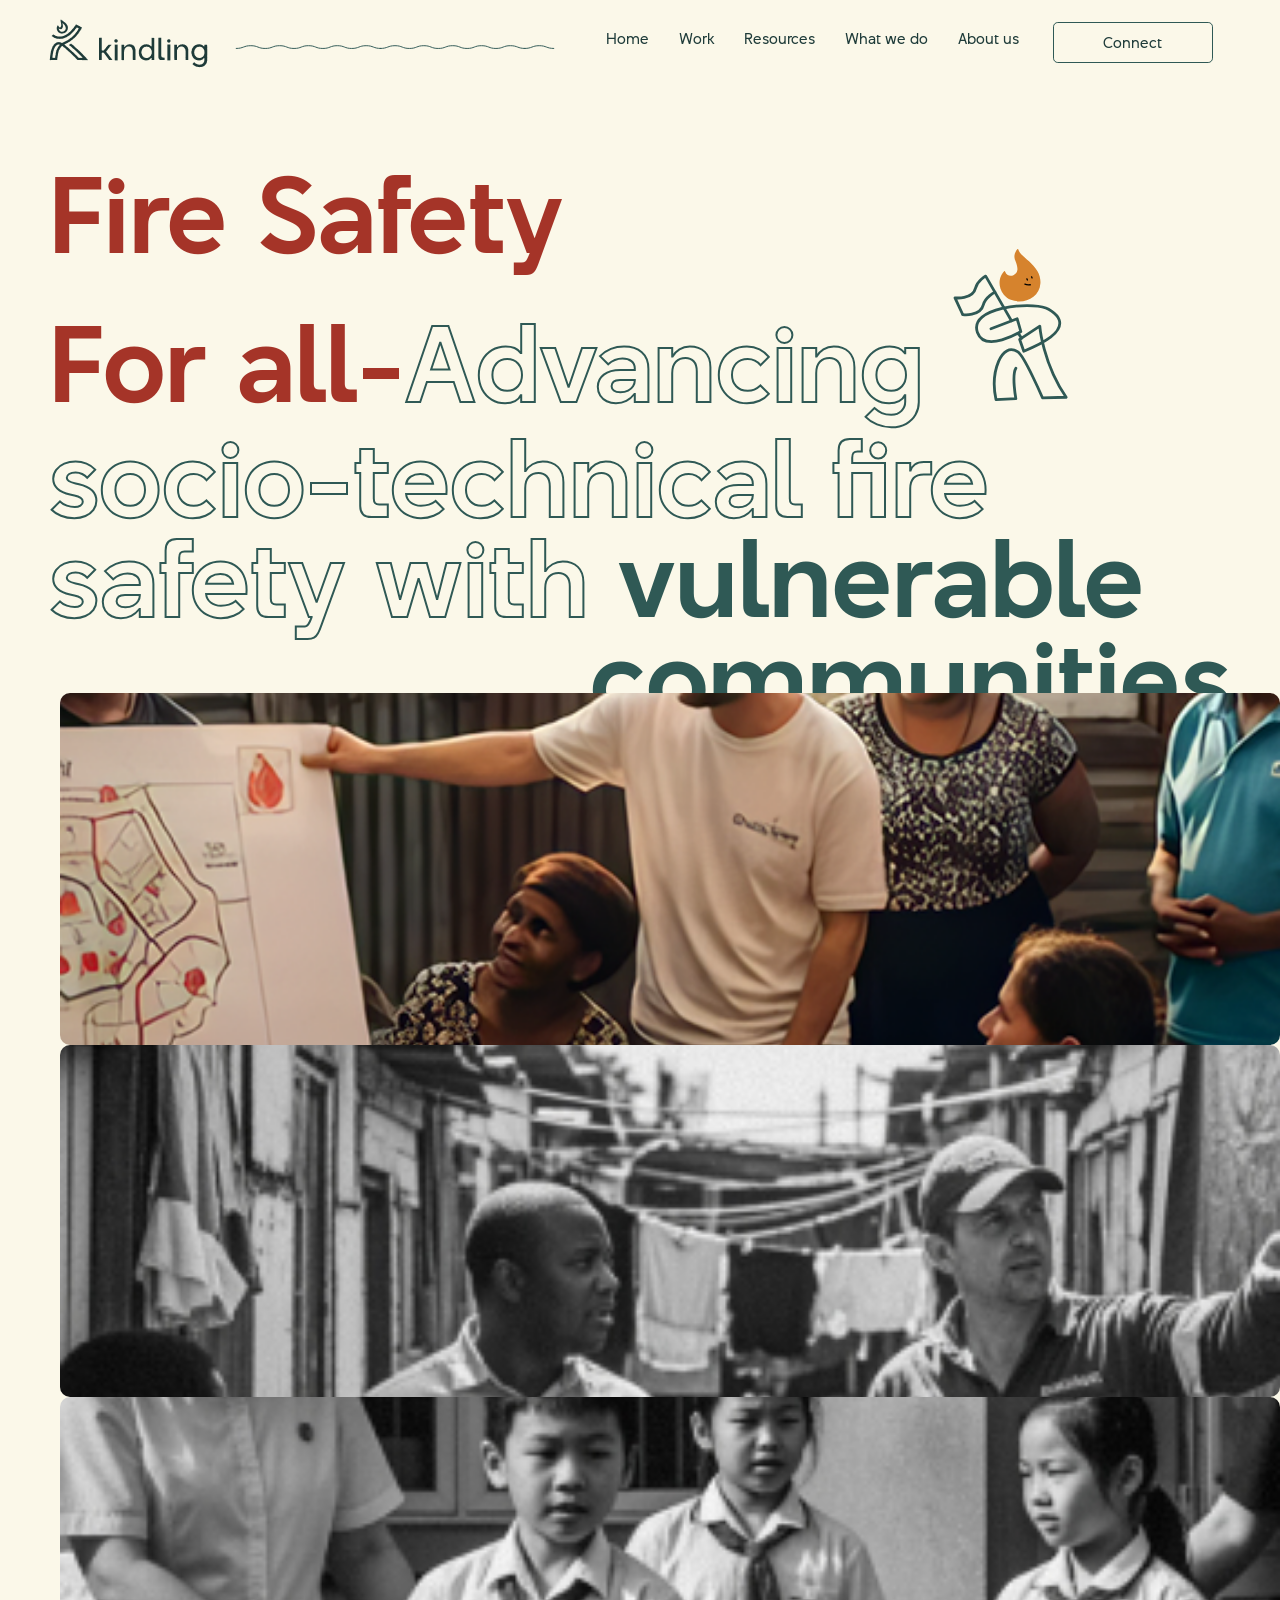
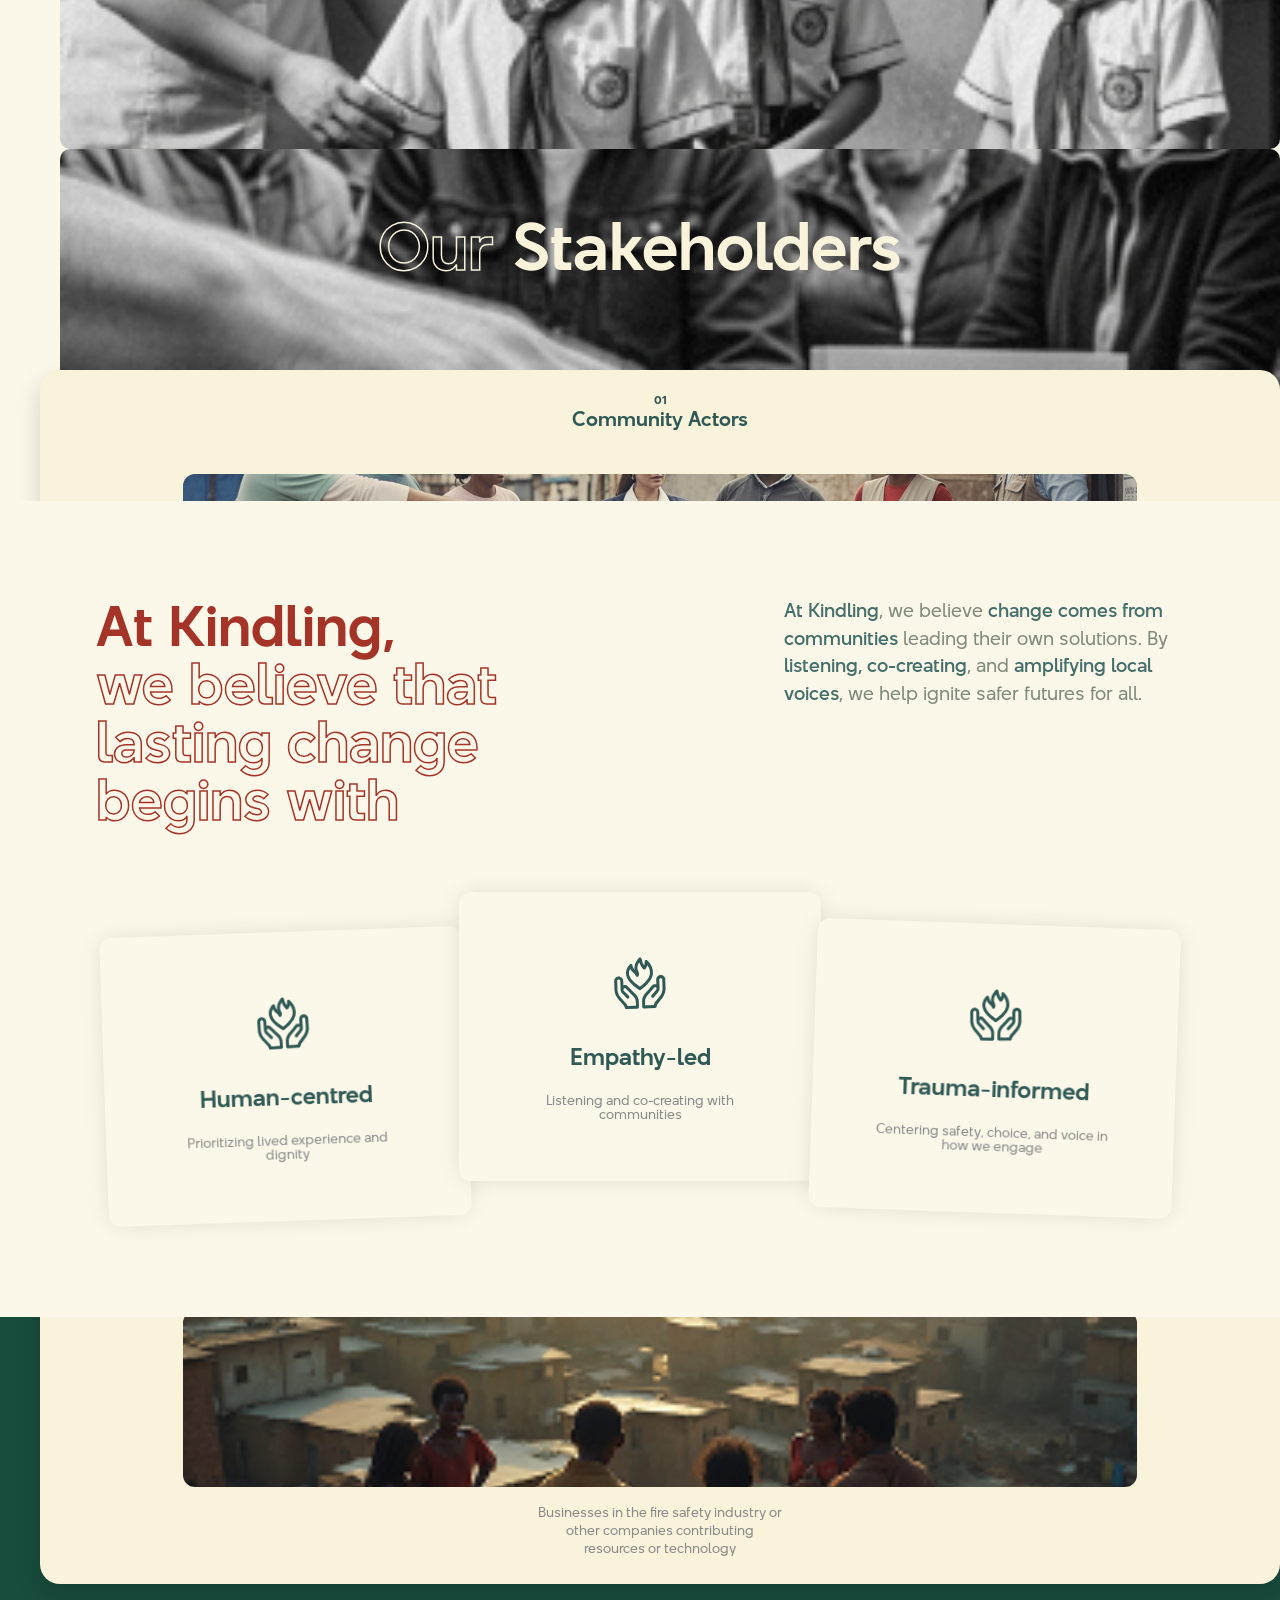
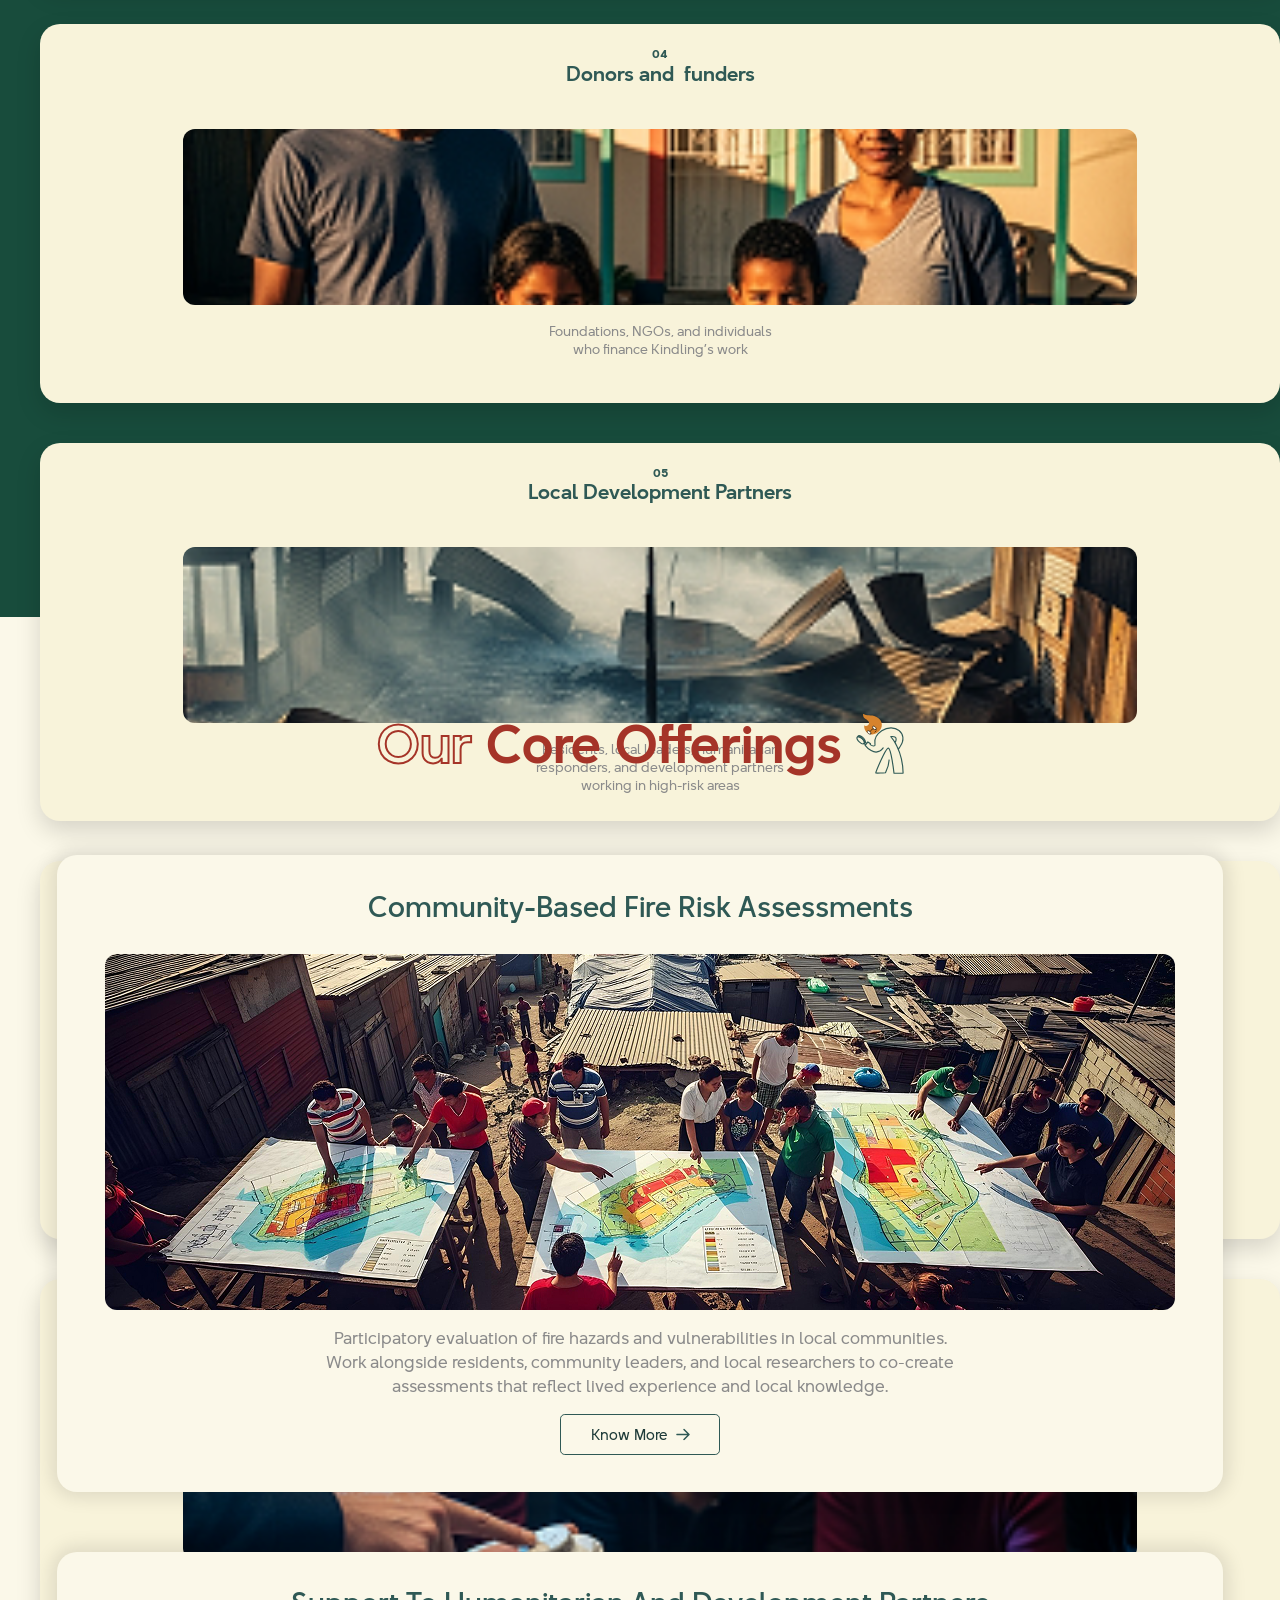
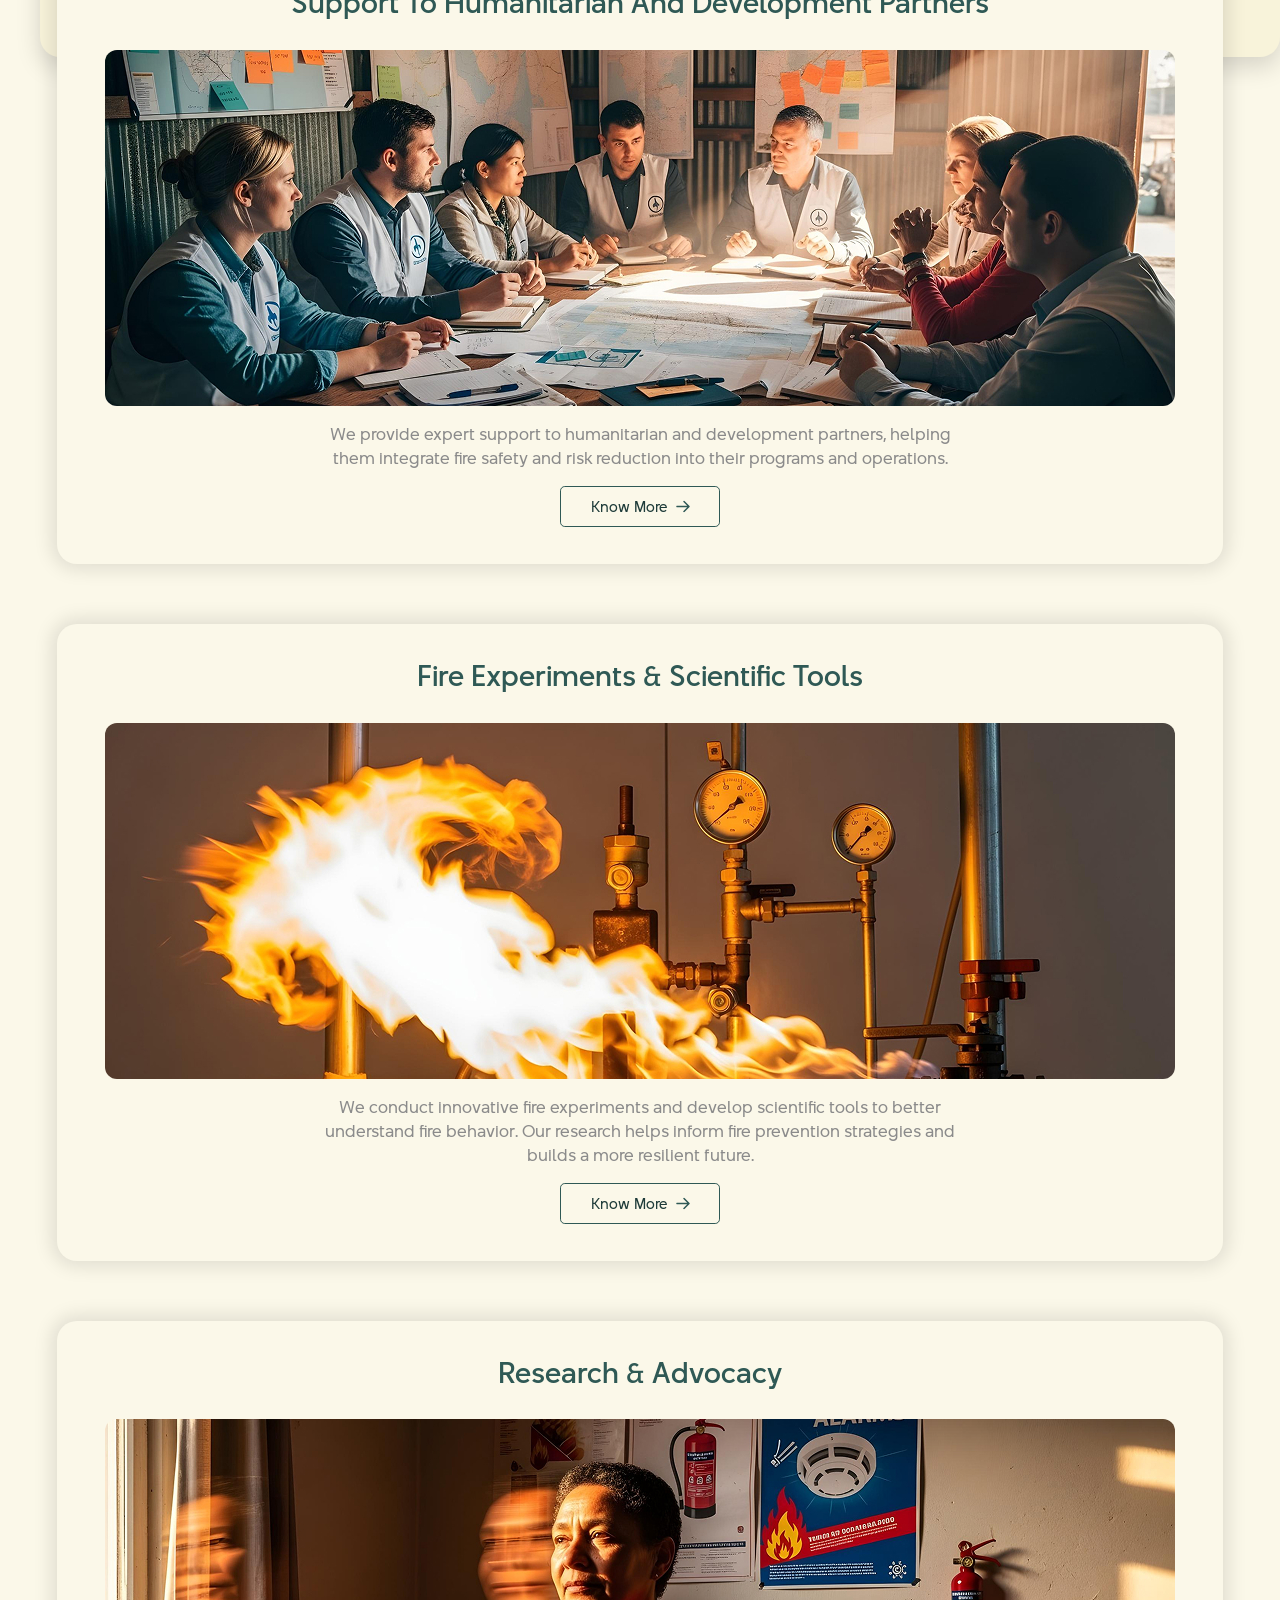
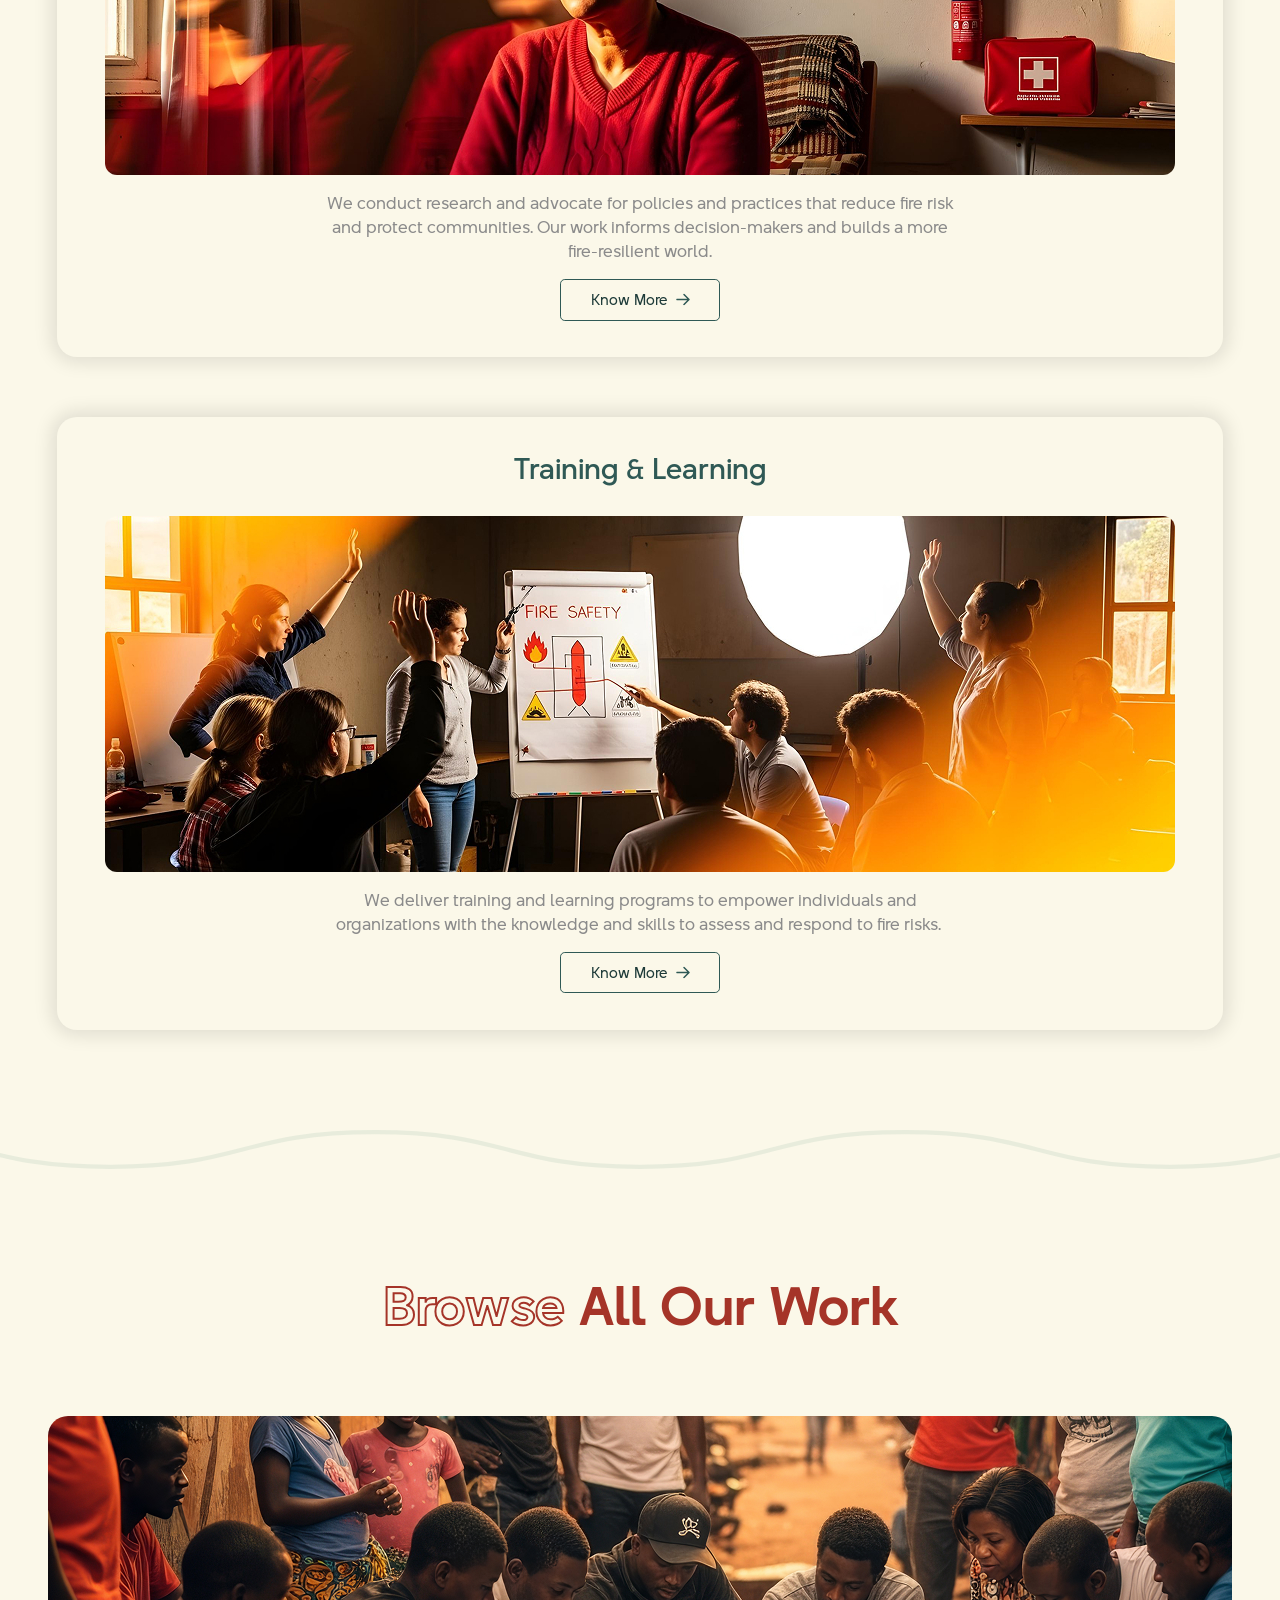
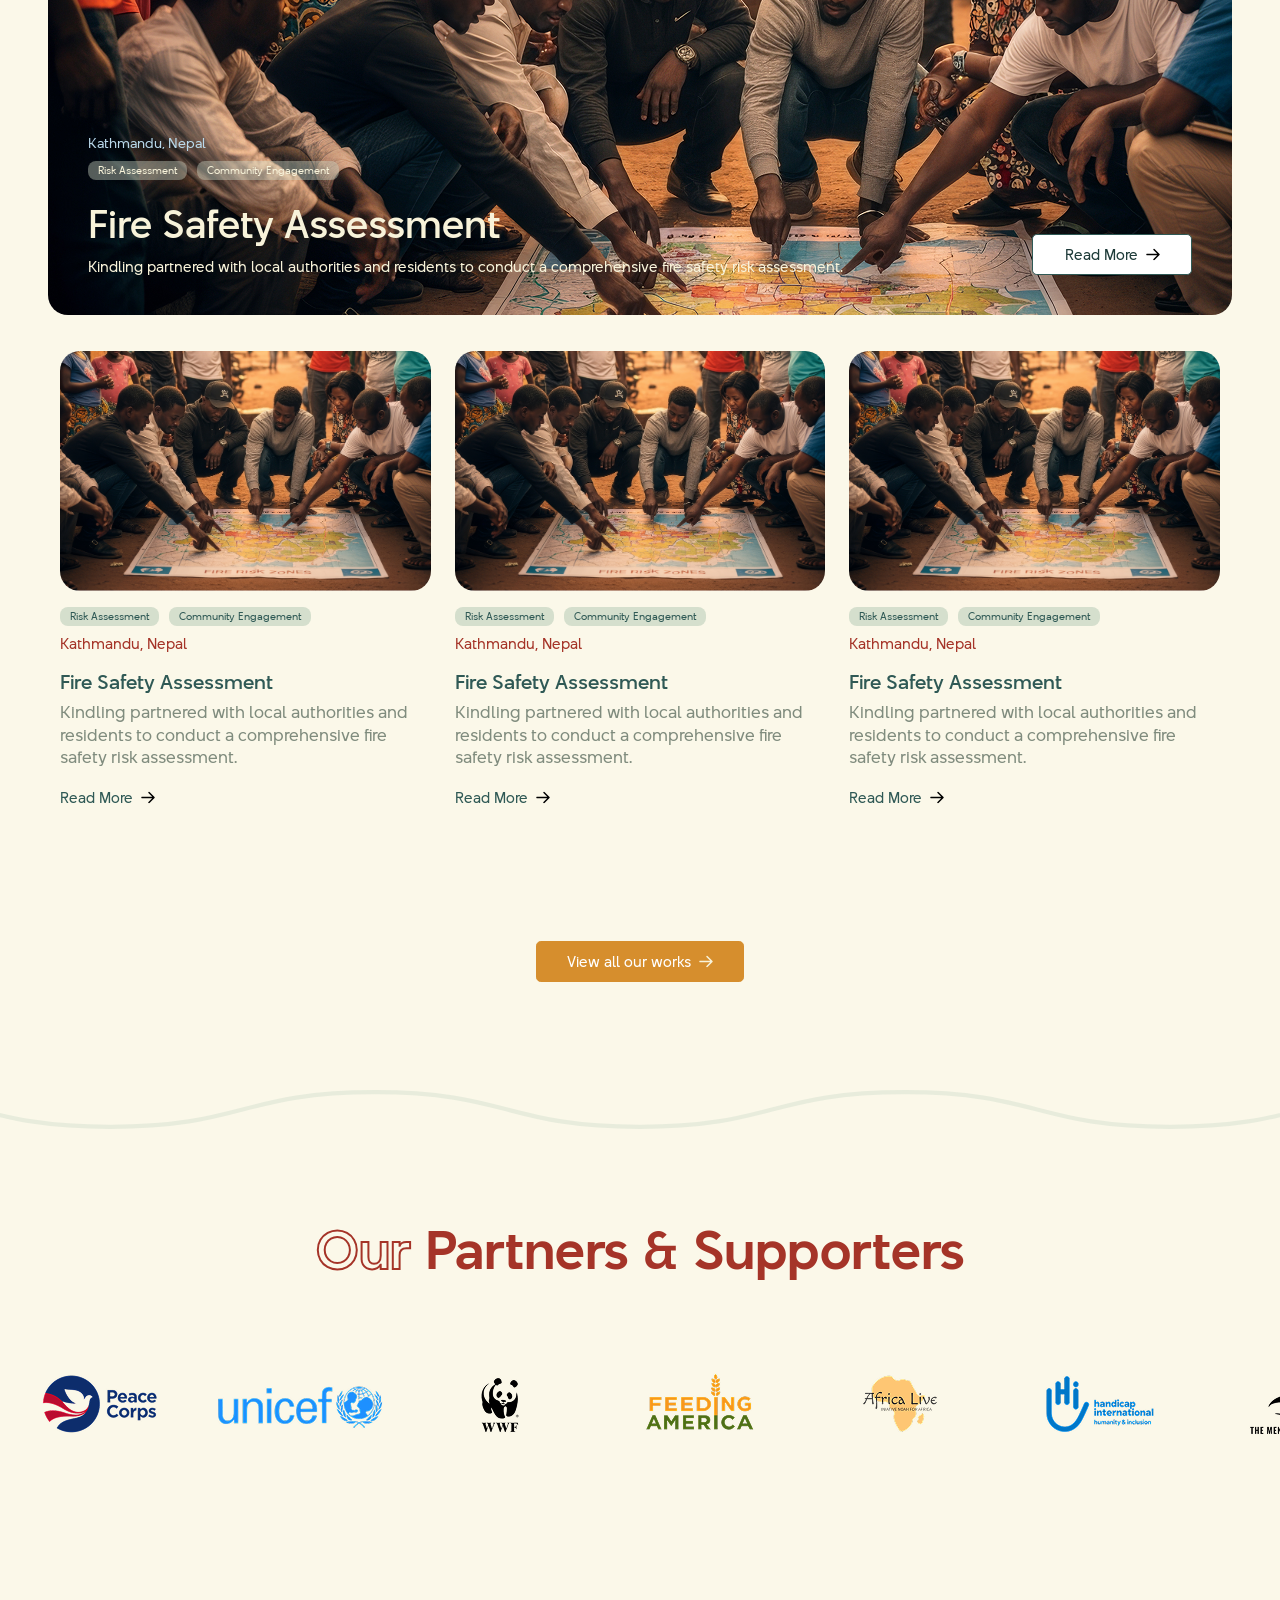
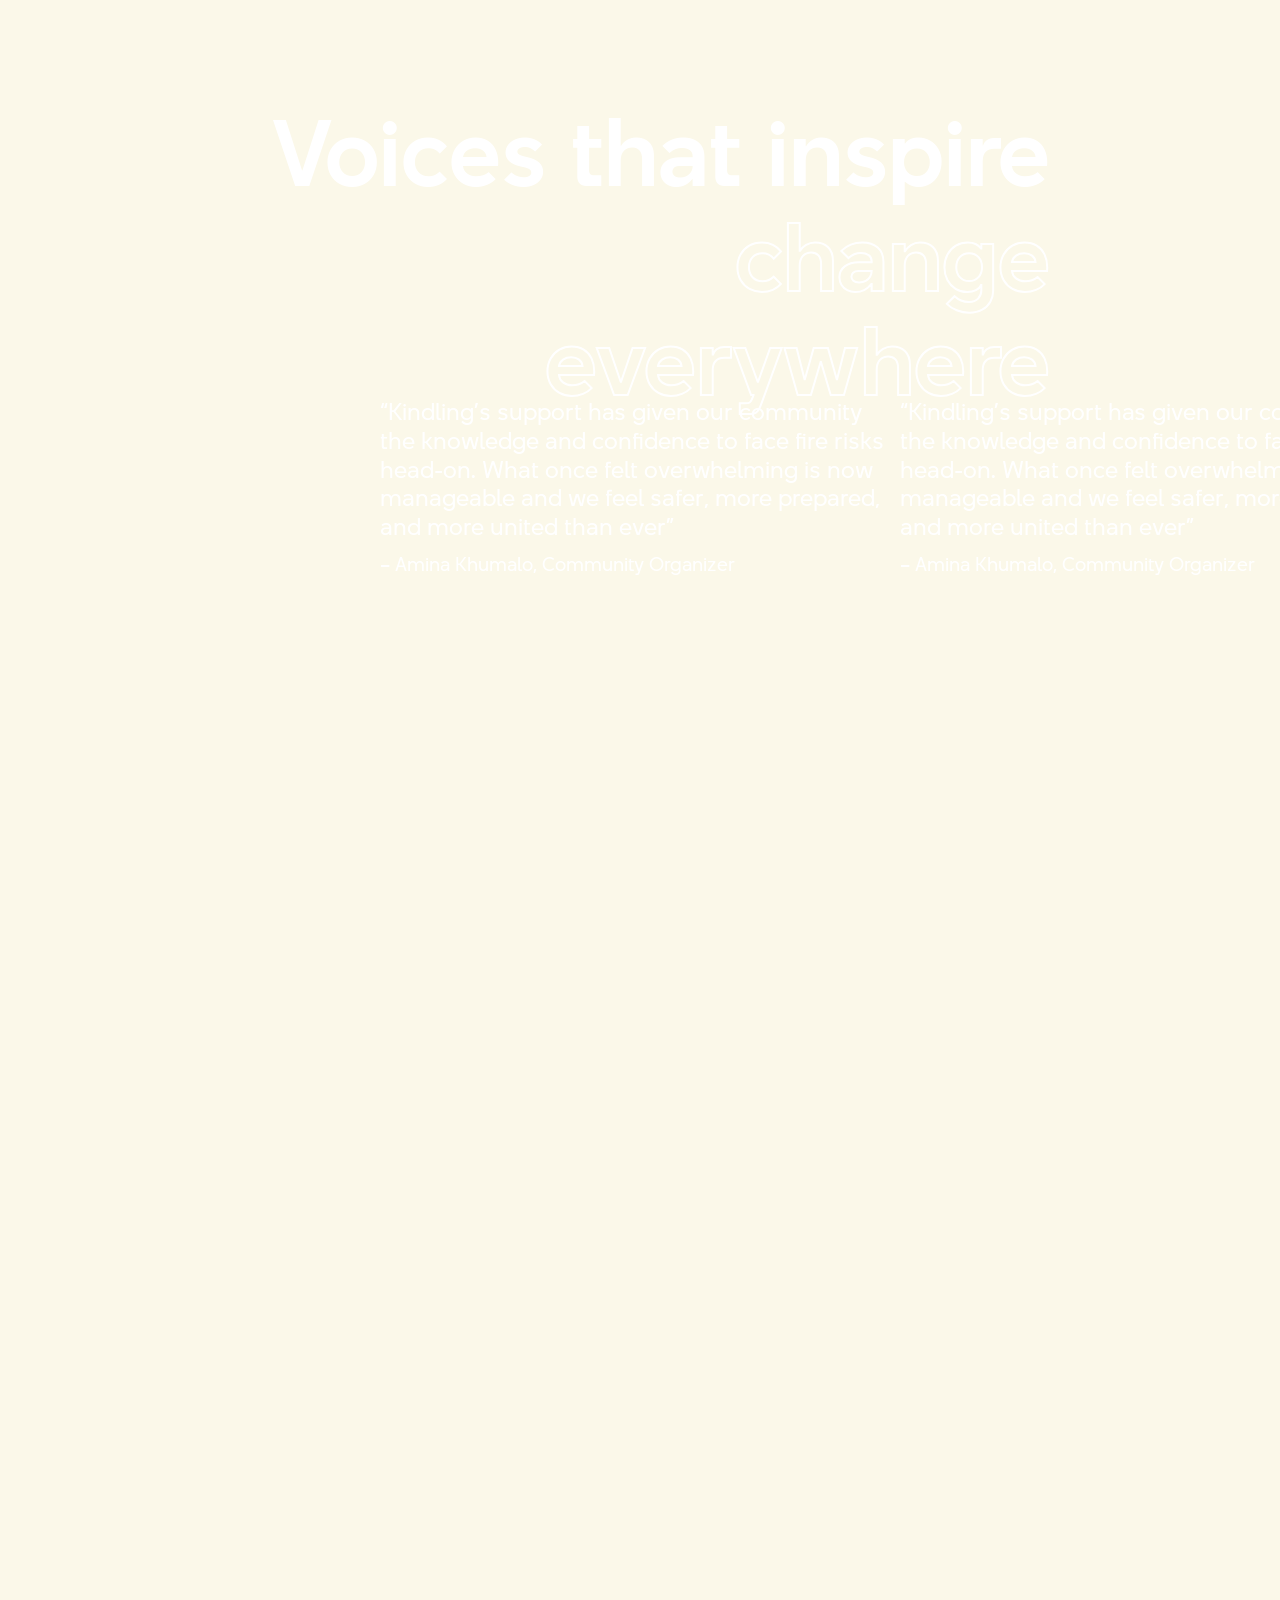
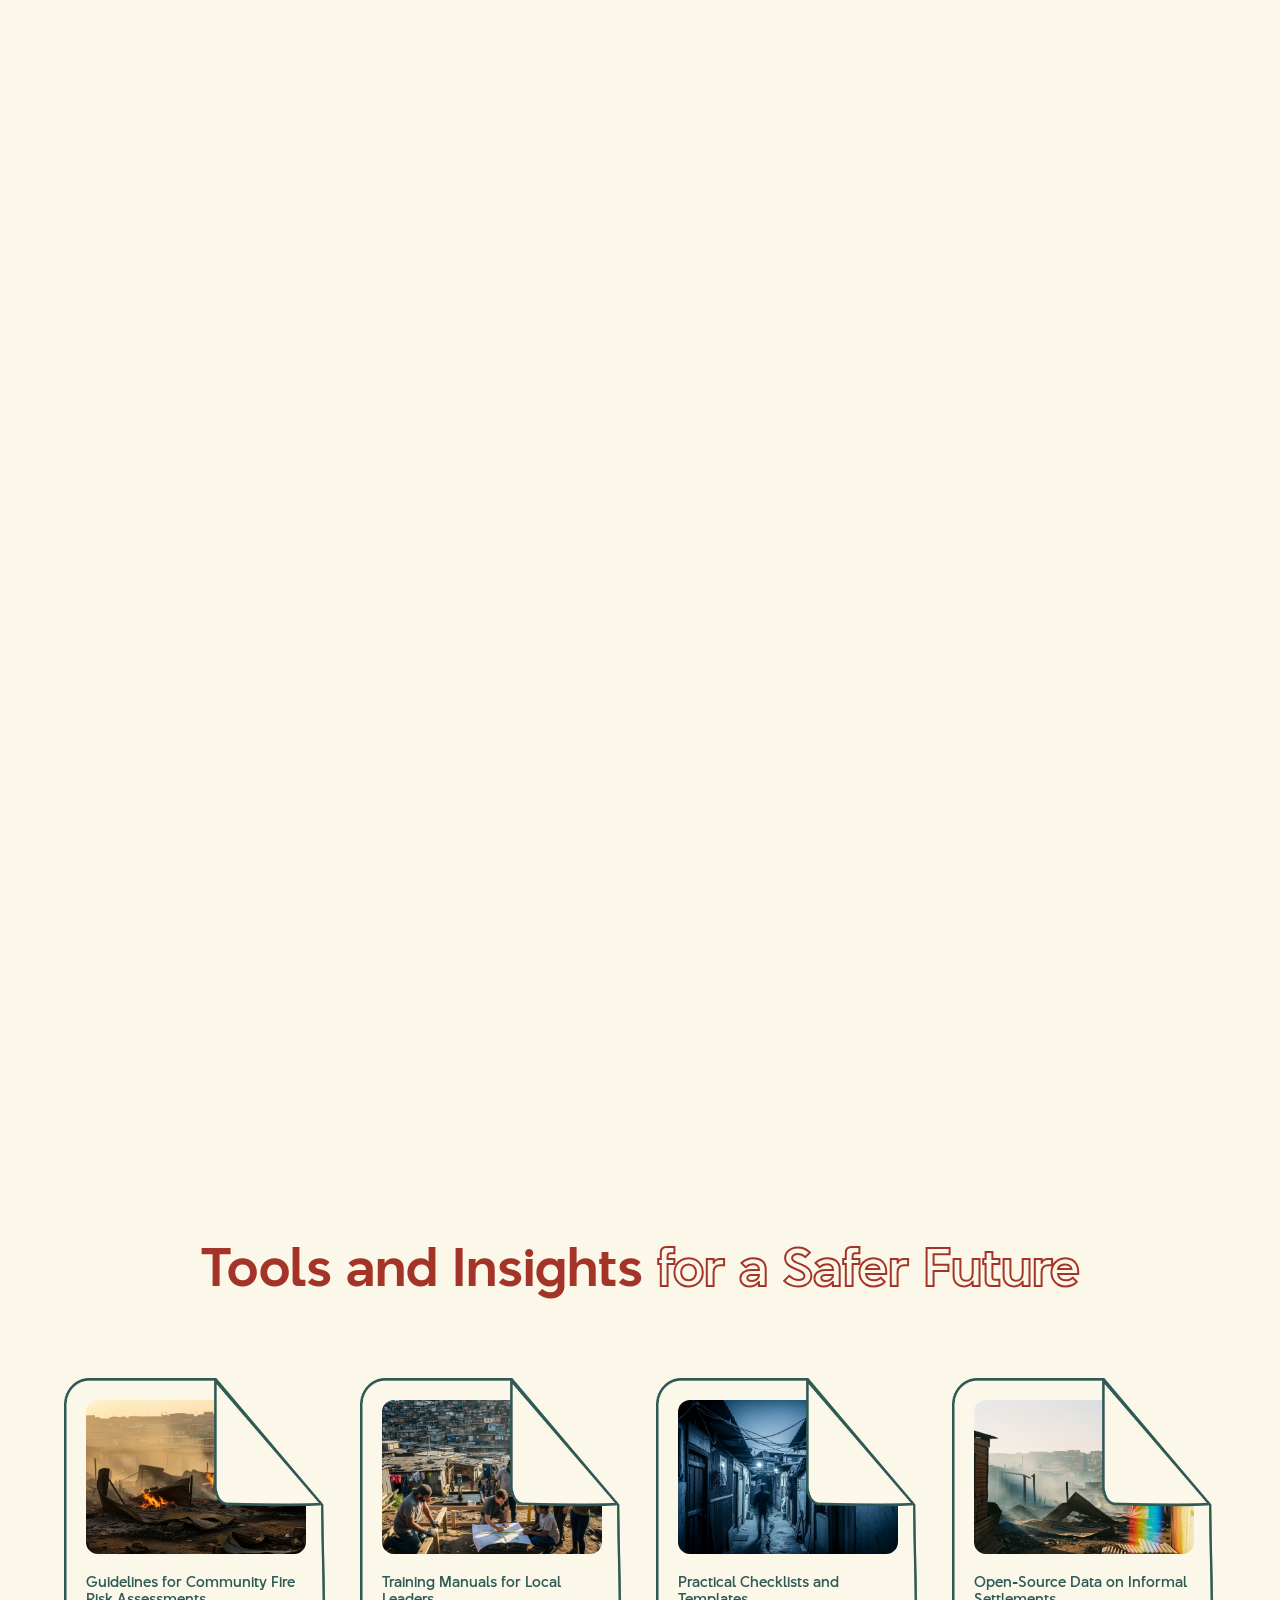
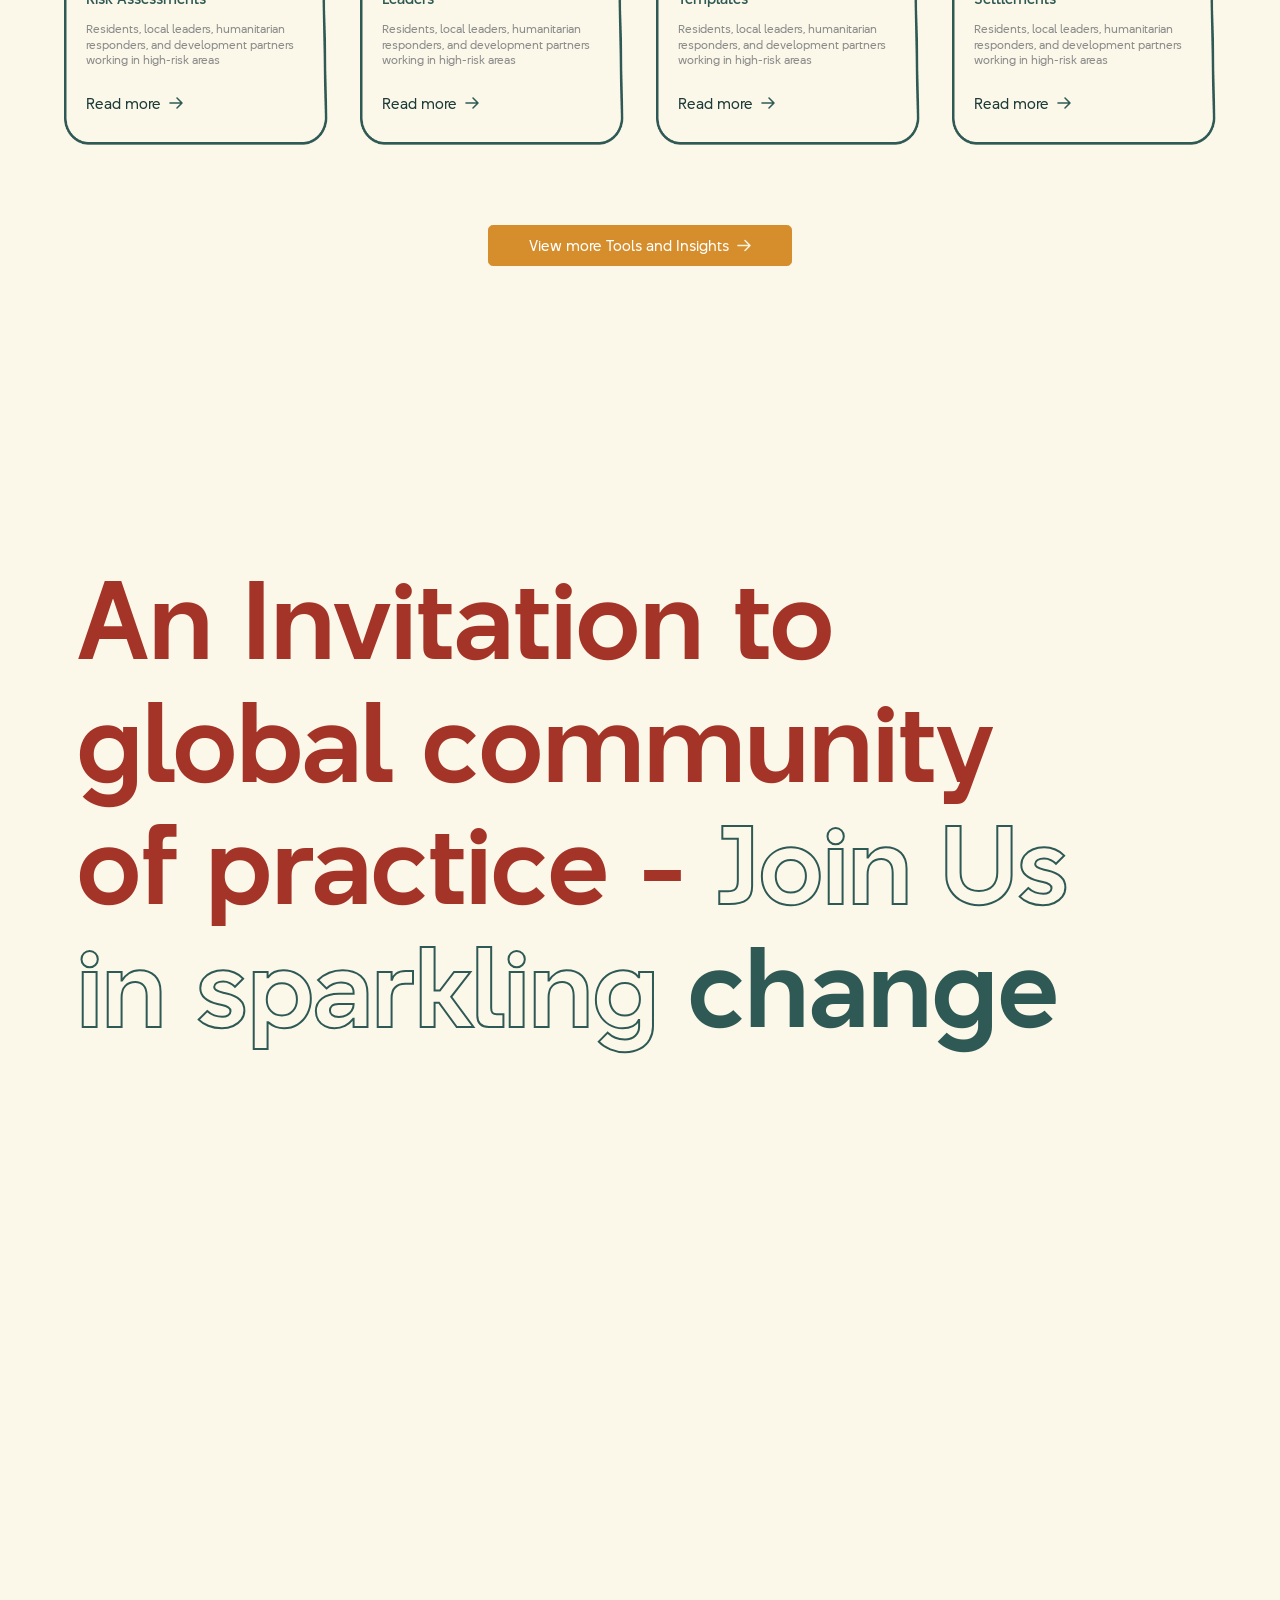
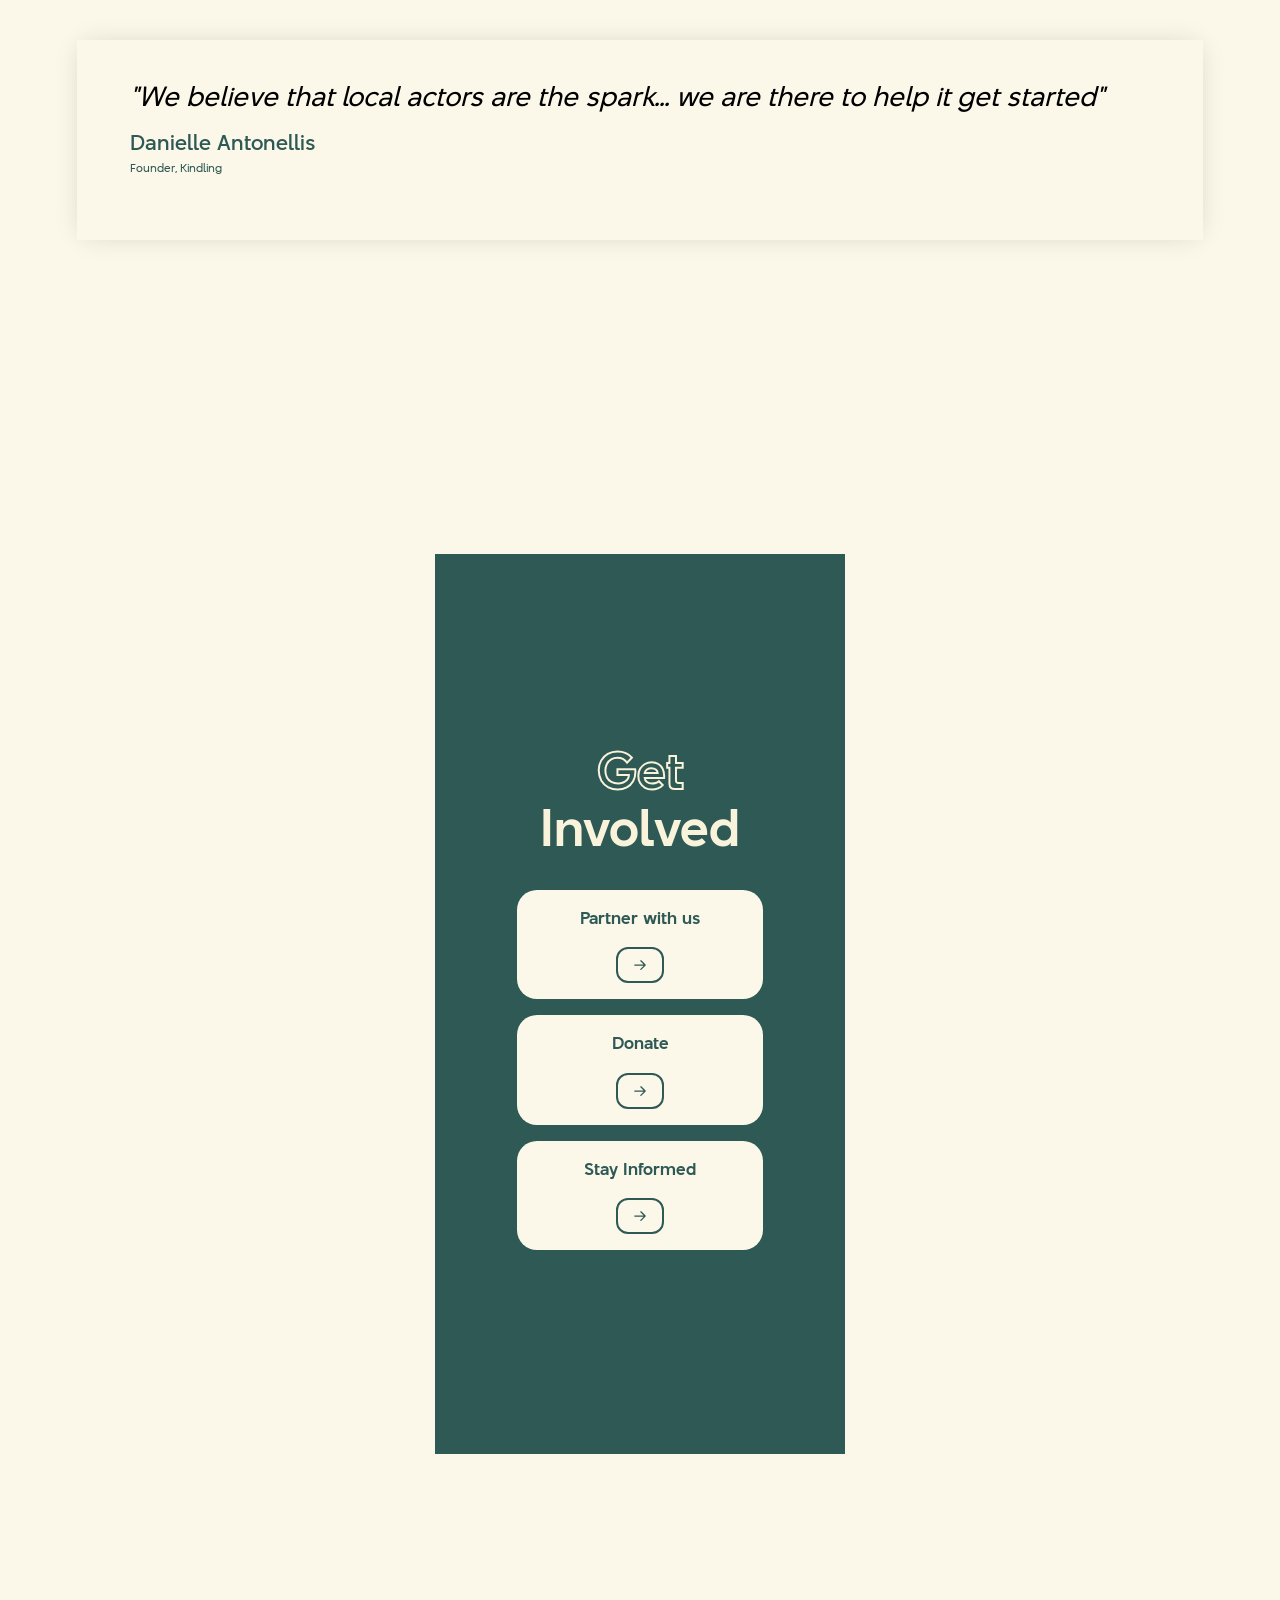
==== commit 105844f3: "Add files via upload" ====
--- a/index.html
+++ b/index.html
@@ -825,7 +825,7 @@
                   <img src="img/blog2.jpg" alt="BLog Image">
                 </div>
                 <div class="blogcontent">
-                  <h4>Training Manuals for Local <br>Leaders</h4>
+                  <h4>Training Manuals for Local Leaders</h4>
                   <p>Residents, local leaders, humanitarian responders, and development partners working in high-risk areas</p>
                   <a href="" class="btn">
                     Read more
--- a/css/main.css
+++ b/css/main.css
@@ -292,8 +292,12 @@
   font-size: 12.5rem;
   font-style: normal;
   font-weight: 700;
-  line-height: 1.15;
-  color: #2F5955
+  line-height: 1;
+  color: #2F5955;
+}
+h2.bannerhead2 {
+    line-height: 1.3;
+    margin-top: -2rem;
 }
 .secondarycolor {
   color: #2F5955;
@@ -578,7 +582,7 @@
     color: #2F5955;
     text-align: center;
     font-family: "BT Beau Sans";
-    font-size: 2.8rem;
+    font-size: 2.4rem;
     font-style: normal;
     font-weight: 700;
     line-height: 1.2;
@@ -589,6 +593,7 @@
     font-family: "BT Beau Sans";
     font-size: 1.6rem;
     font-style: normal;
+    min-height: 7rem;
     font-weight: 400;
     line-height: 1.4;
     max-width: 31rem;
@@ -640,7 +645,7 @@
 }
 .topcontent h3 {
     margin: 0 auto;
-    min-height: 5.2rem;
+    min-height: 6.2rem;
 }
 .stackholderslider  {
   margin-bottom: 10rem;
@@ -694,7 +699,7 @@
 .offerservicecol .offerserviceinnr h2 {color: #2F5955;font-family: "BT Beau Sans";font-size: 3.4rem;font-style: normal;font-weight: 500;line-height: 110%;text-transform: capitalize;color: #2F5955;text-align: center;margin-bottom: 4rem;}
 
 .offerservicecol .offerserviceinnr .image {
-    margin-bottom: 1rem;
+    margin-bottom: 2rem;
     width: 100%;
 }
 
@@ -735,10 +740,10 @@
 }
 .btn:hover {
     background: #1E3B39;
-    color: #fff;
+    color: #fff !important;
 }
 .btn:hover svg path {
-    fill: #fff;
+    fill: #fff !important;
 }
 .ourcofferingboxes {
   position: relative;
@@ -768,7 +773,7 @@
 /* All Work Css */
 .ourallworksec {
   background: #FBF8E9;
-  padding: 18rem 0 8rem;
+  padding: 12rem 0 8rem;
 }
 .center {
   text-align: center;
@@ -906,12 +911,13 @@
   padding: 0;
   width: auto;
   justify-content: left;
+  color: #2f5955;
 }
 .workrow .workcol .content a.btn.whitebtn:hover {
-  color: #A53428;
+  color: #A53428 !important;
 }
 .workrow .workcol .content a.btn.whitebtn:hover svg path {
-  fill: #A53428;
+  fill: #A53428 !important;
 }
 .workrow.flex-box {
   margin-bottom: 15rem;
@@ -935,7 +941,7 @@
 /* Our Partner Css */
 .ourpartnersec {
   background: #FBF8E9;
-  padding: 18rem 0 18rem;
+  padding: 10rem 0 18rem;
 }
 .ourpartnersec .headingbox h2 {
   color: #A53428;
@@ -980,7 +986,7 @@
 /* Tools and Insights Css */
 .toolsandinsightssec {
   background: #FBF8E9;
-  padding: 18rem 0 18rem;
+  padding: 18rem 0 6rem;
 }
 .toolsandinsightssec .headingbox h2 {
   color: #A53428;
@@ -1005,12 +1011,13 @@
 }
 .insighthp .bloginnr .blogcontent h4 {
     font-family: "BT Beau Sans";
-    font-size: 2rem;
+    font-size: 1.8rem;
     font-style: normal;
     font-weight: 500;
     line-height: 1.2;
     color: #2F5955;
     margin-bottom: 1rem;
+    min-height: 5rem;
 }
 .insighthp .bloginnr .blogcontent p {color: #8B8B8B;font-family: "BT Beau Sans";font-size: 1.4rem;font-style: normal;font-weight: 300;line-height: 1.4;}
 .insighthp .bloginnr .blogcontent a.btn {
@@ -1202,6 +1209,10 @@
     display: flex;
     align-items: center;
     gap: 30px;
+}
+a.btn.orangebtn:hover {
+    background: #2f5955 !important;
+    border-color: #2f5955;
 }
 @media(max-width: 1600px) {
   html {
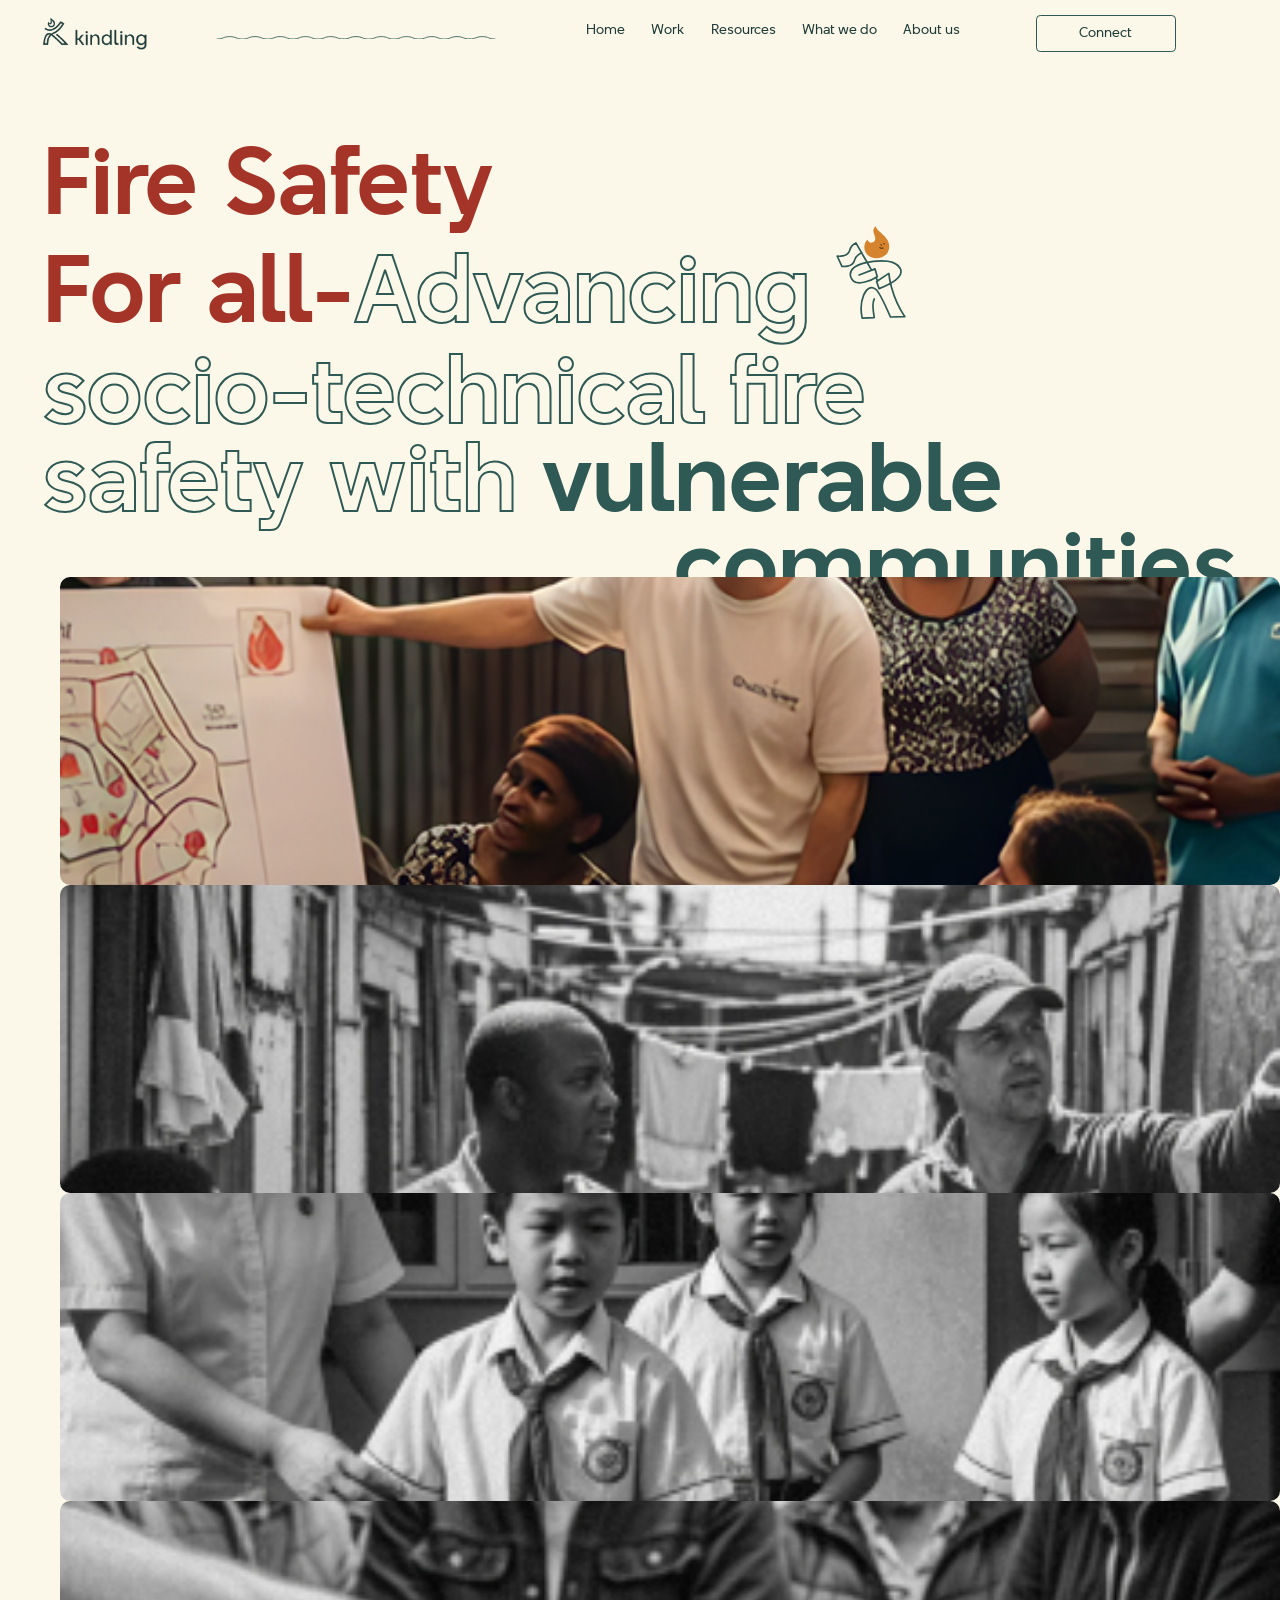
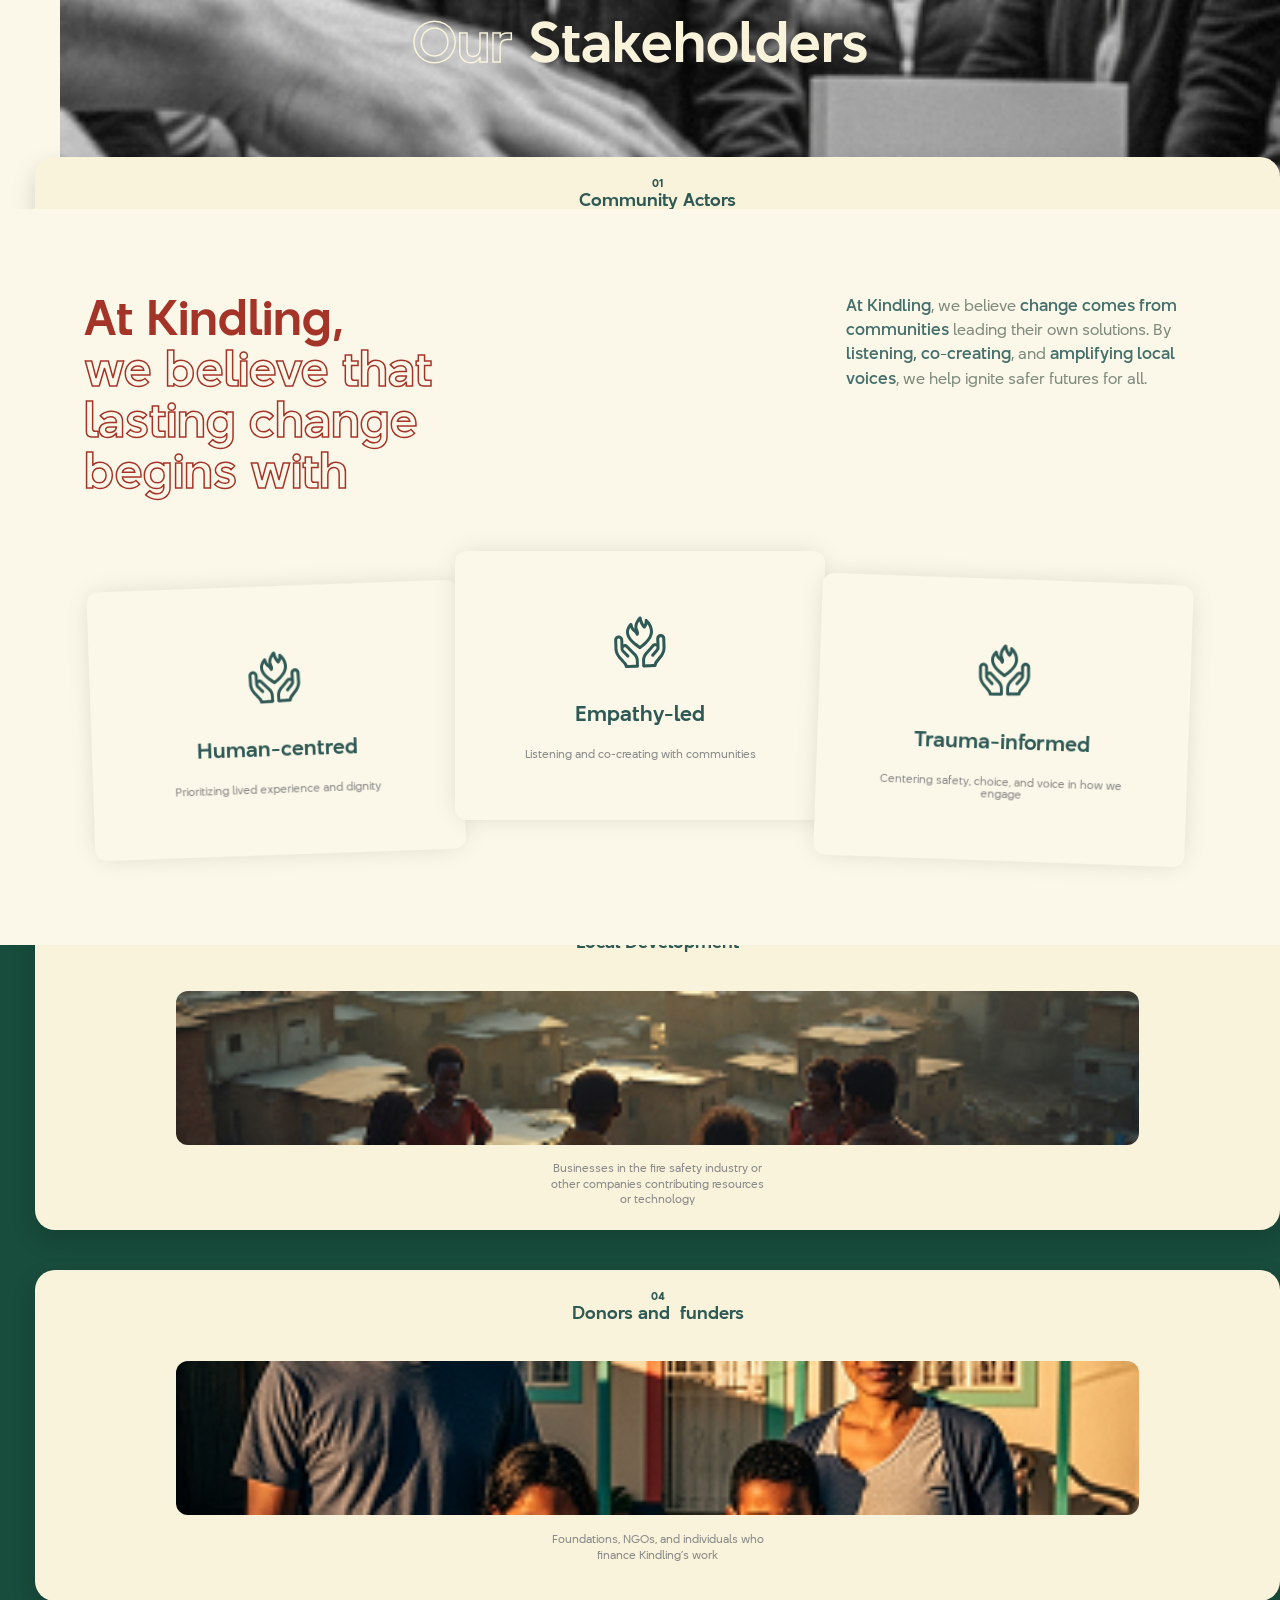
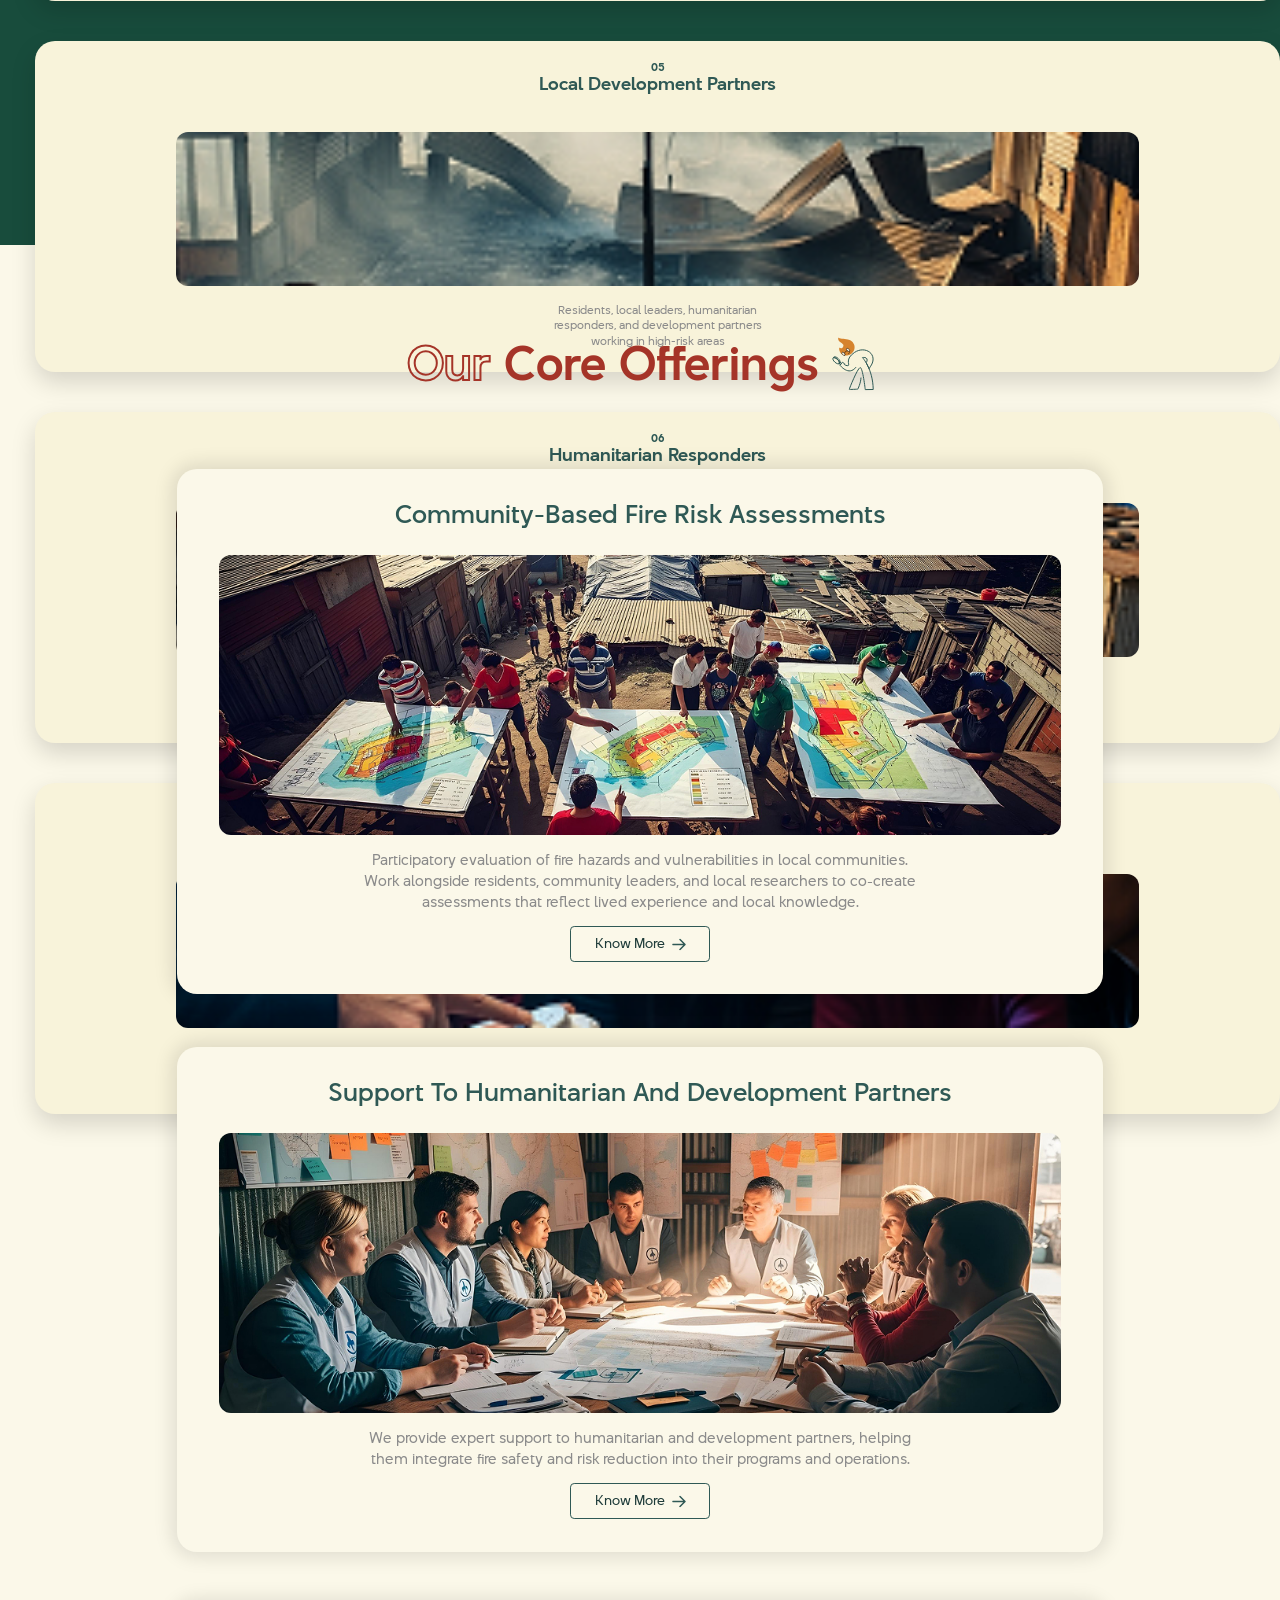
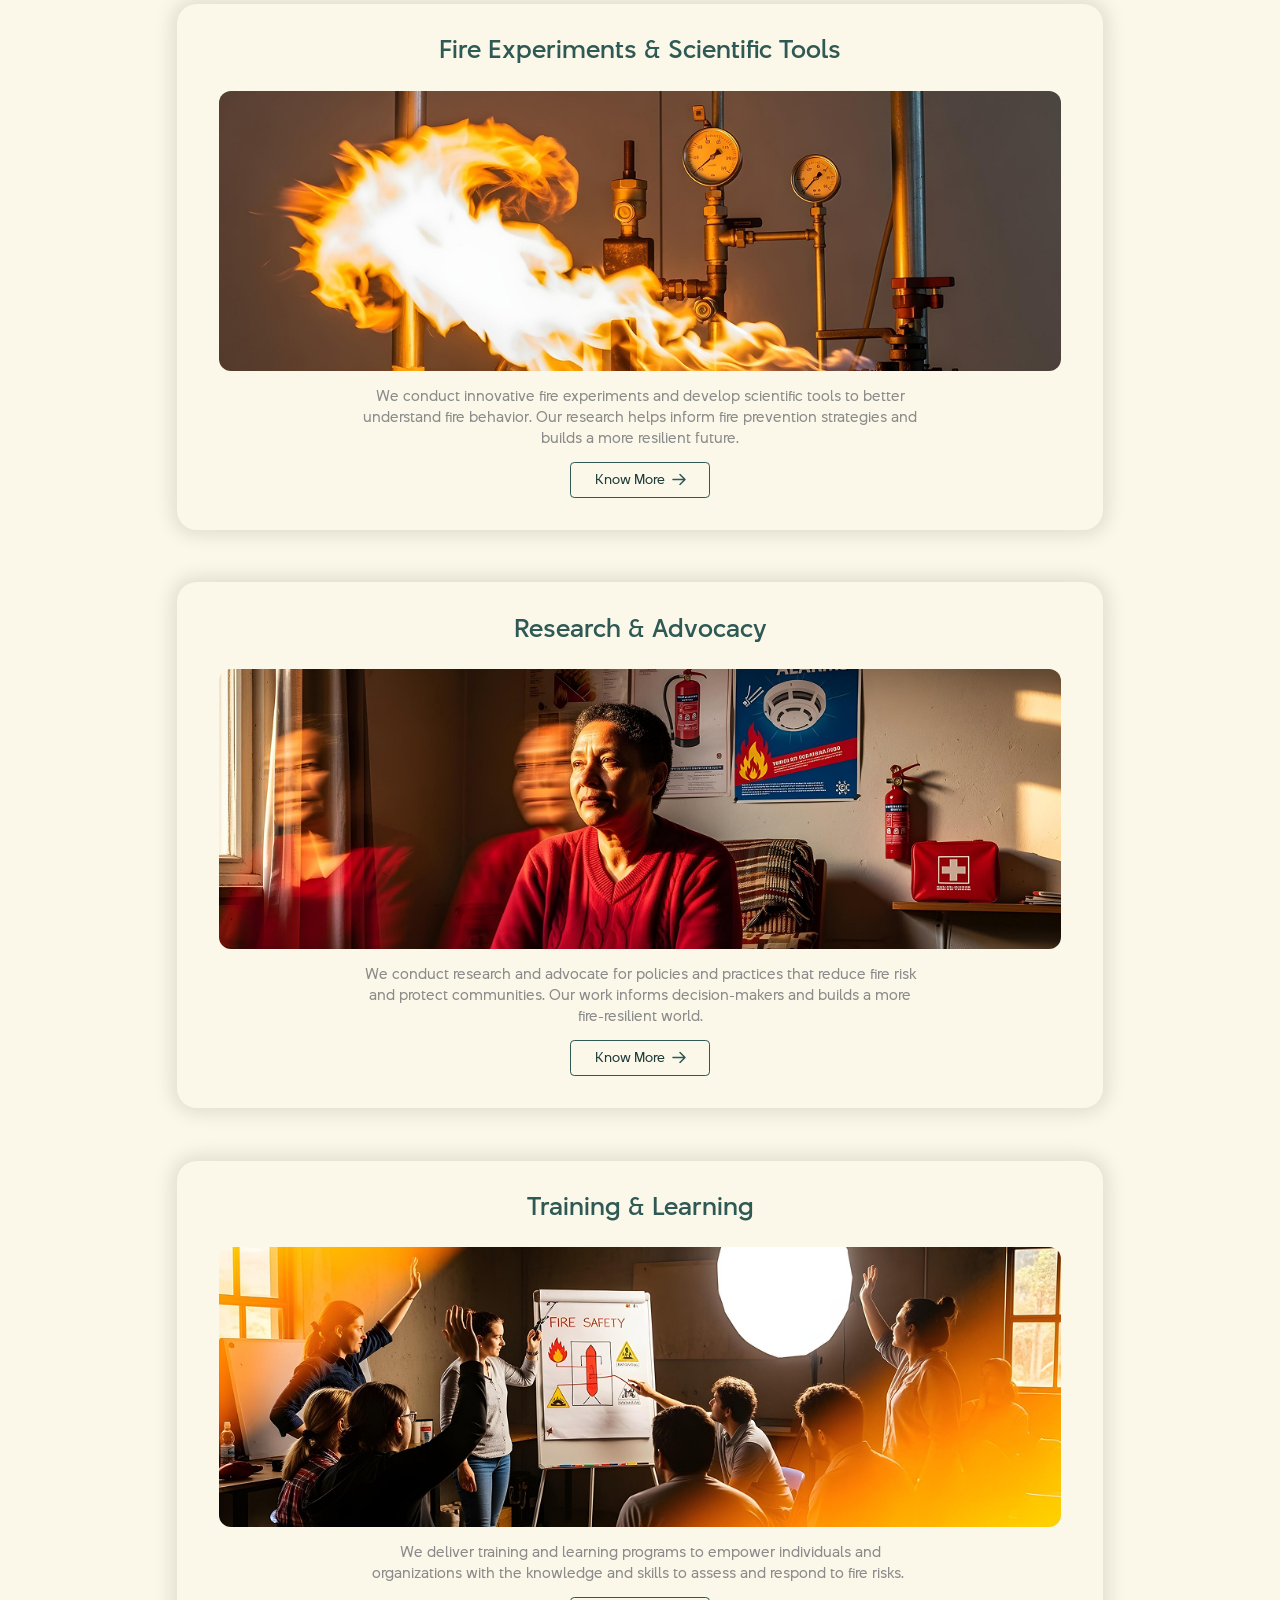
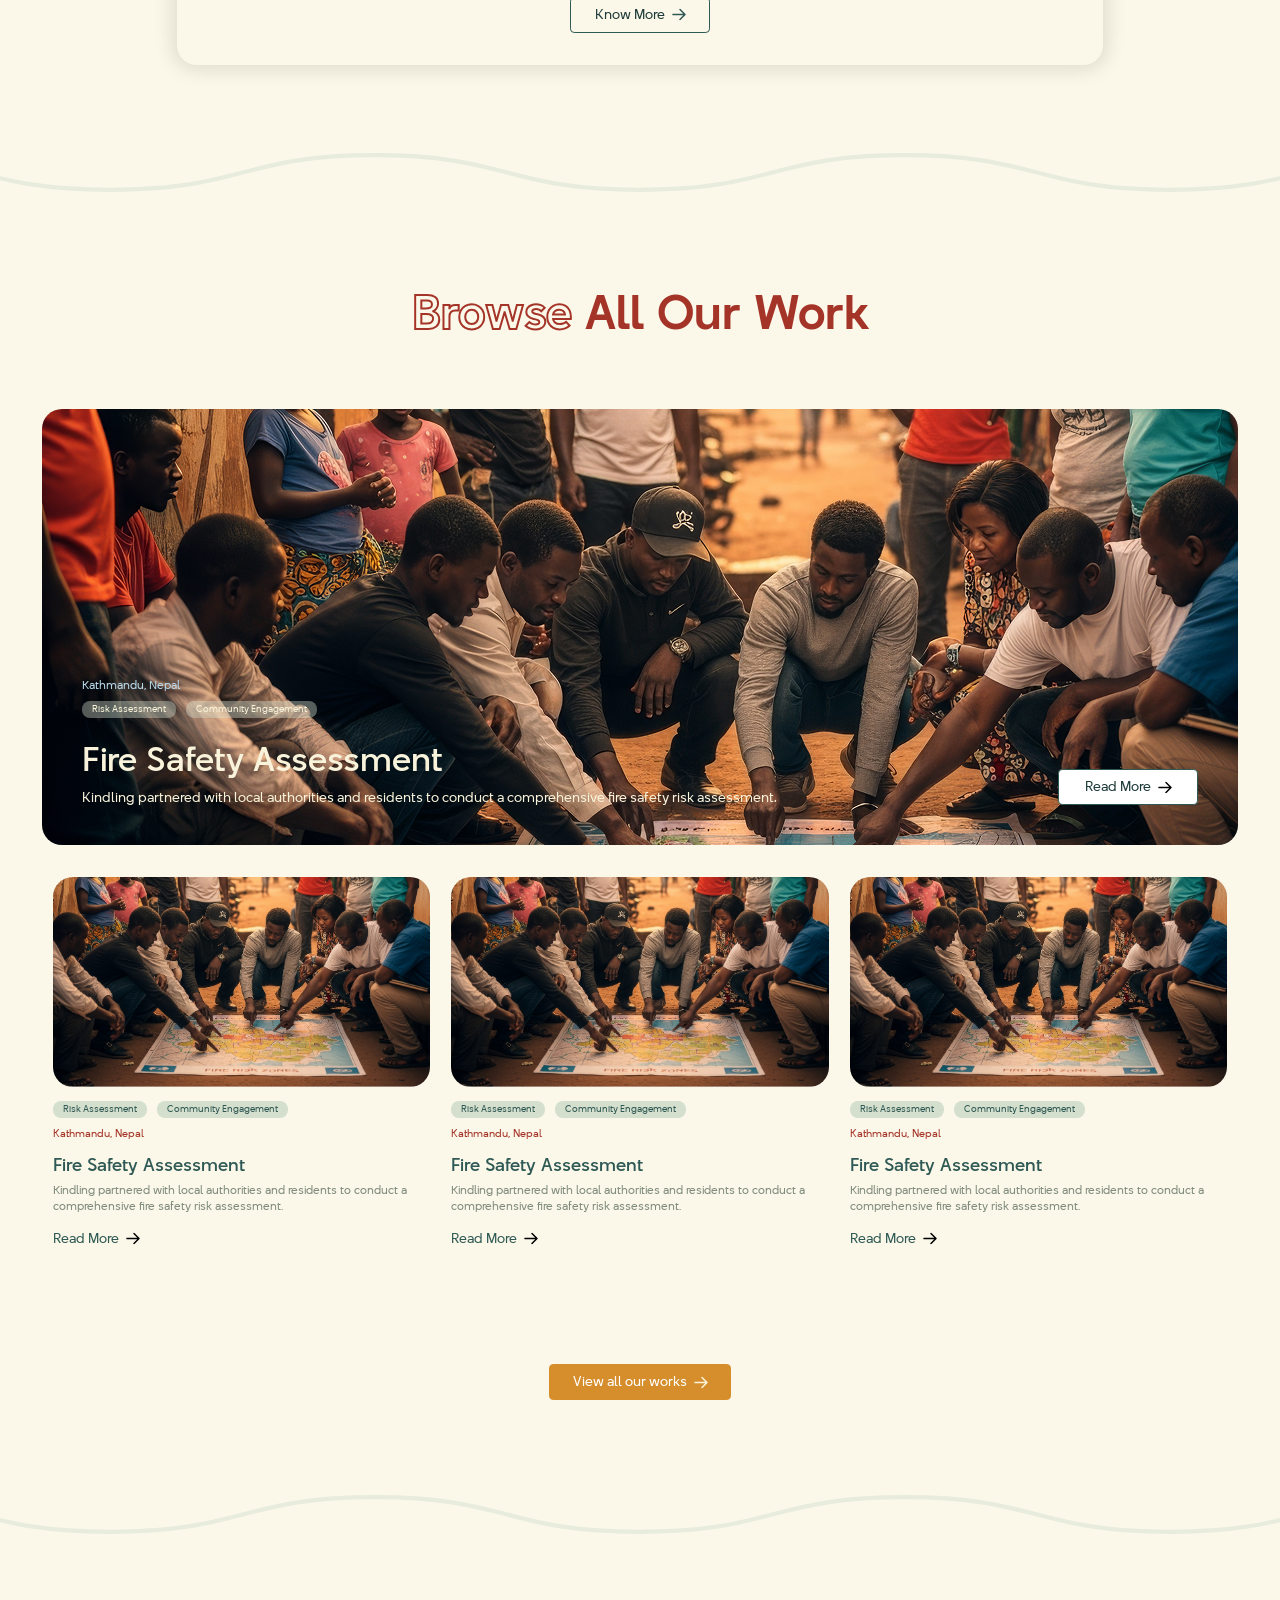
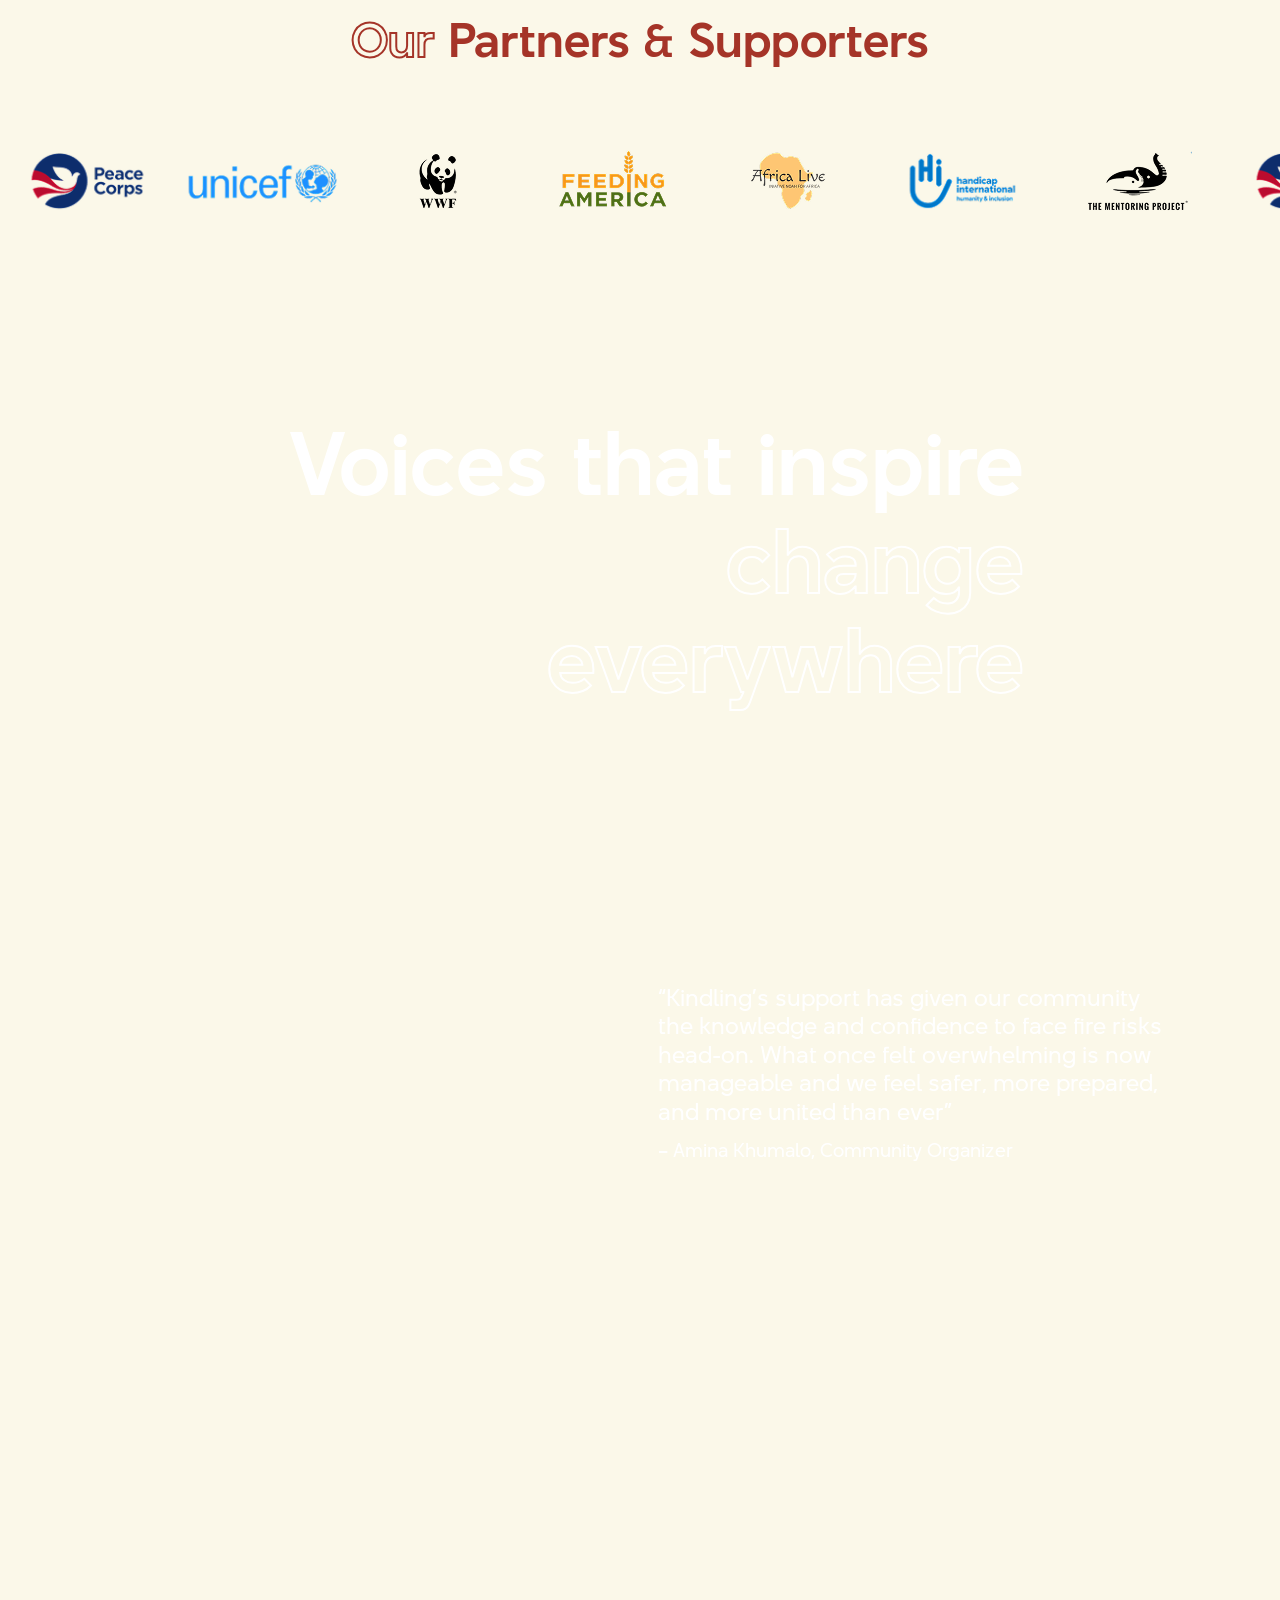
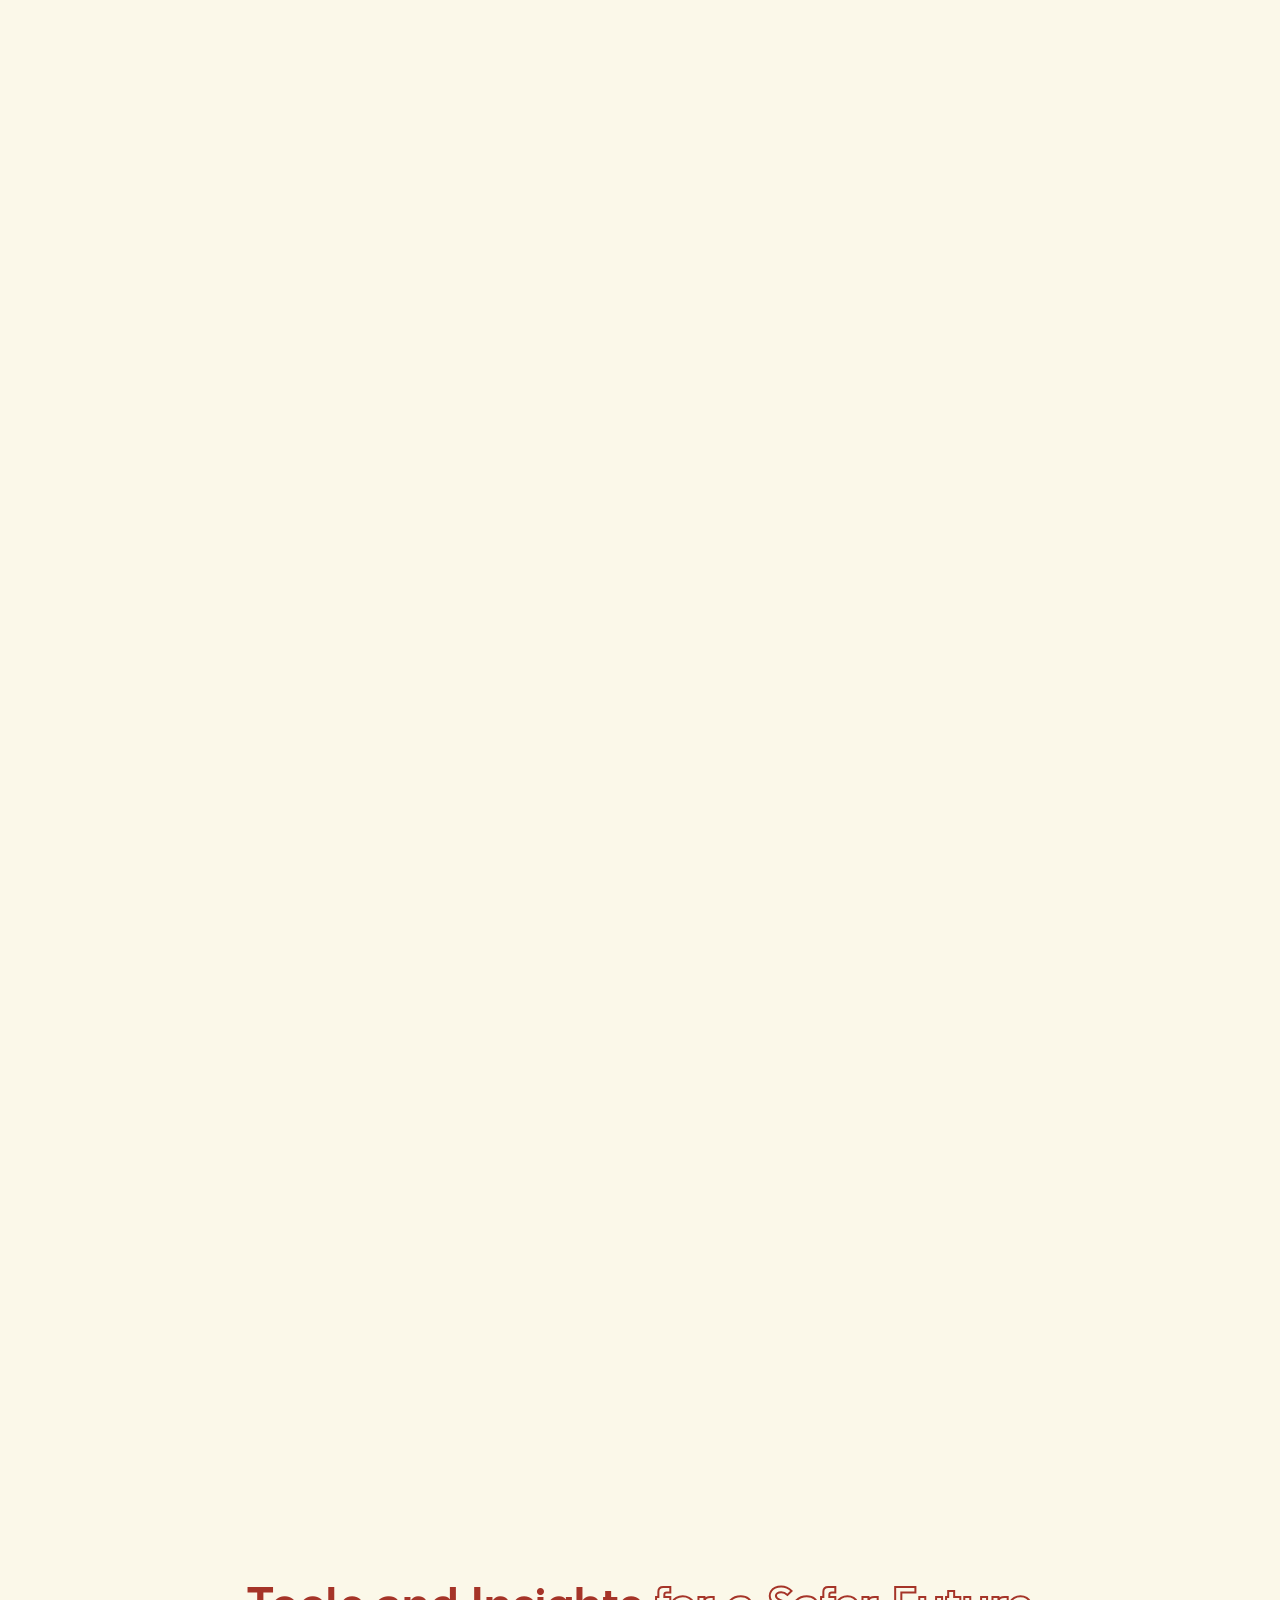
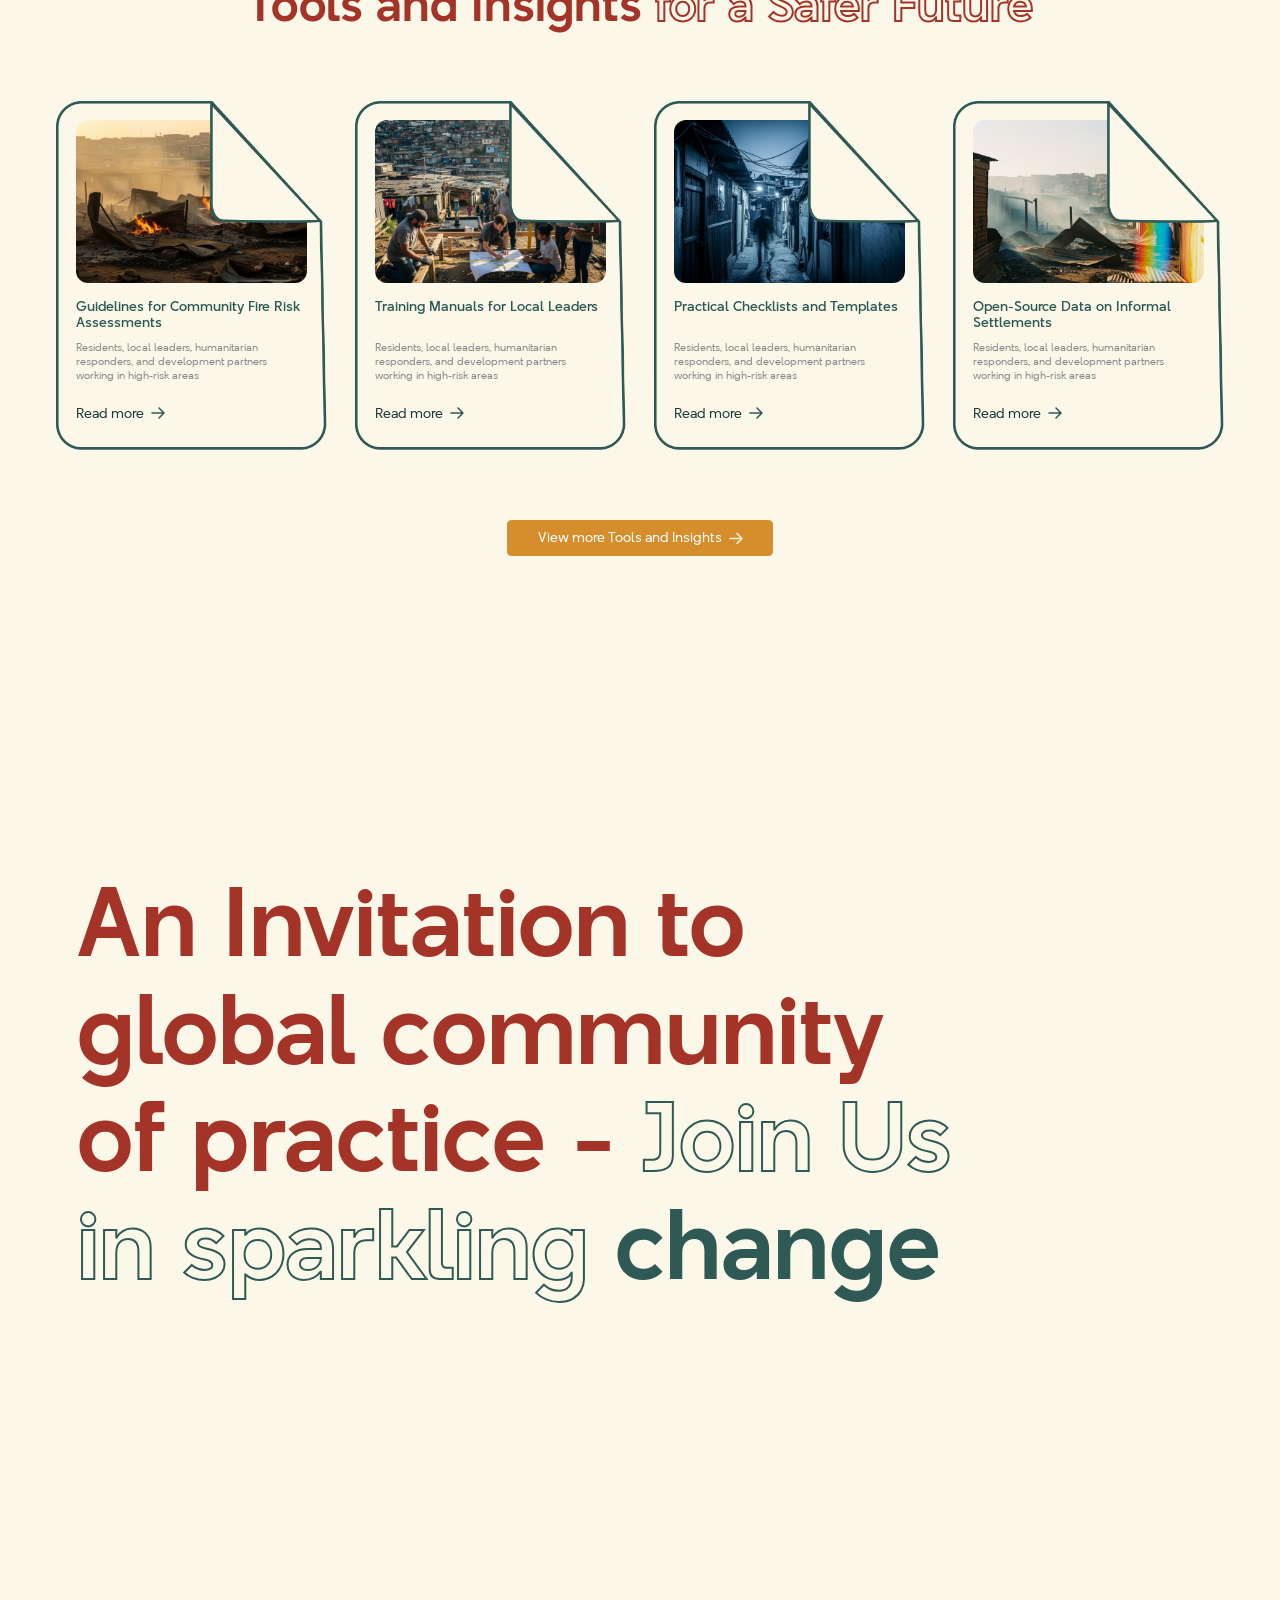
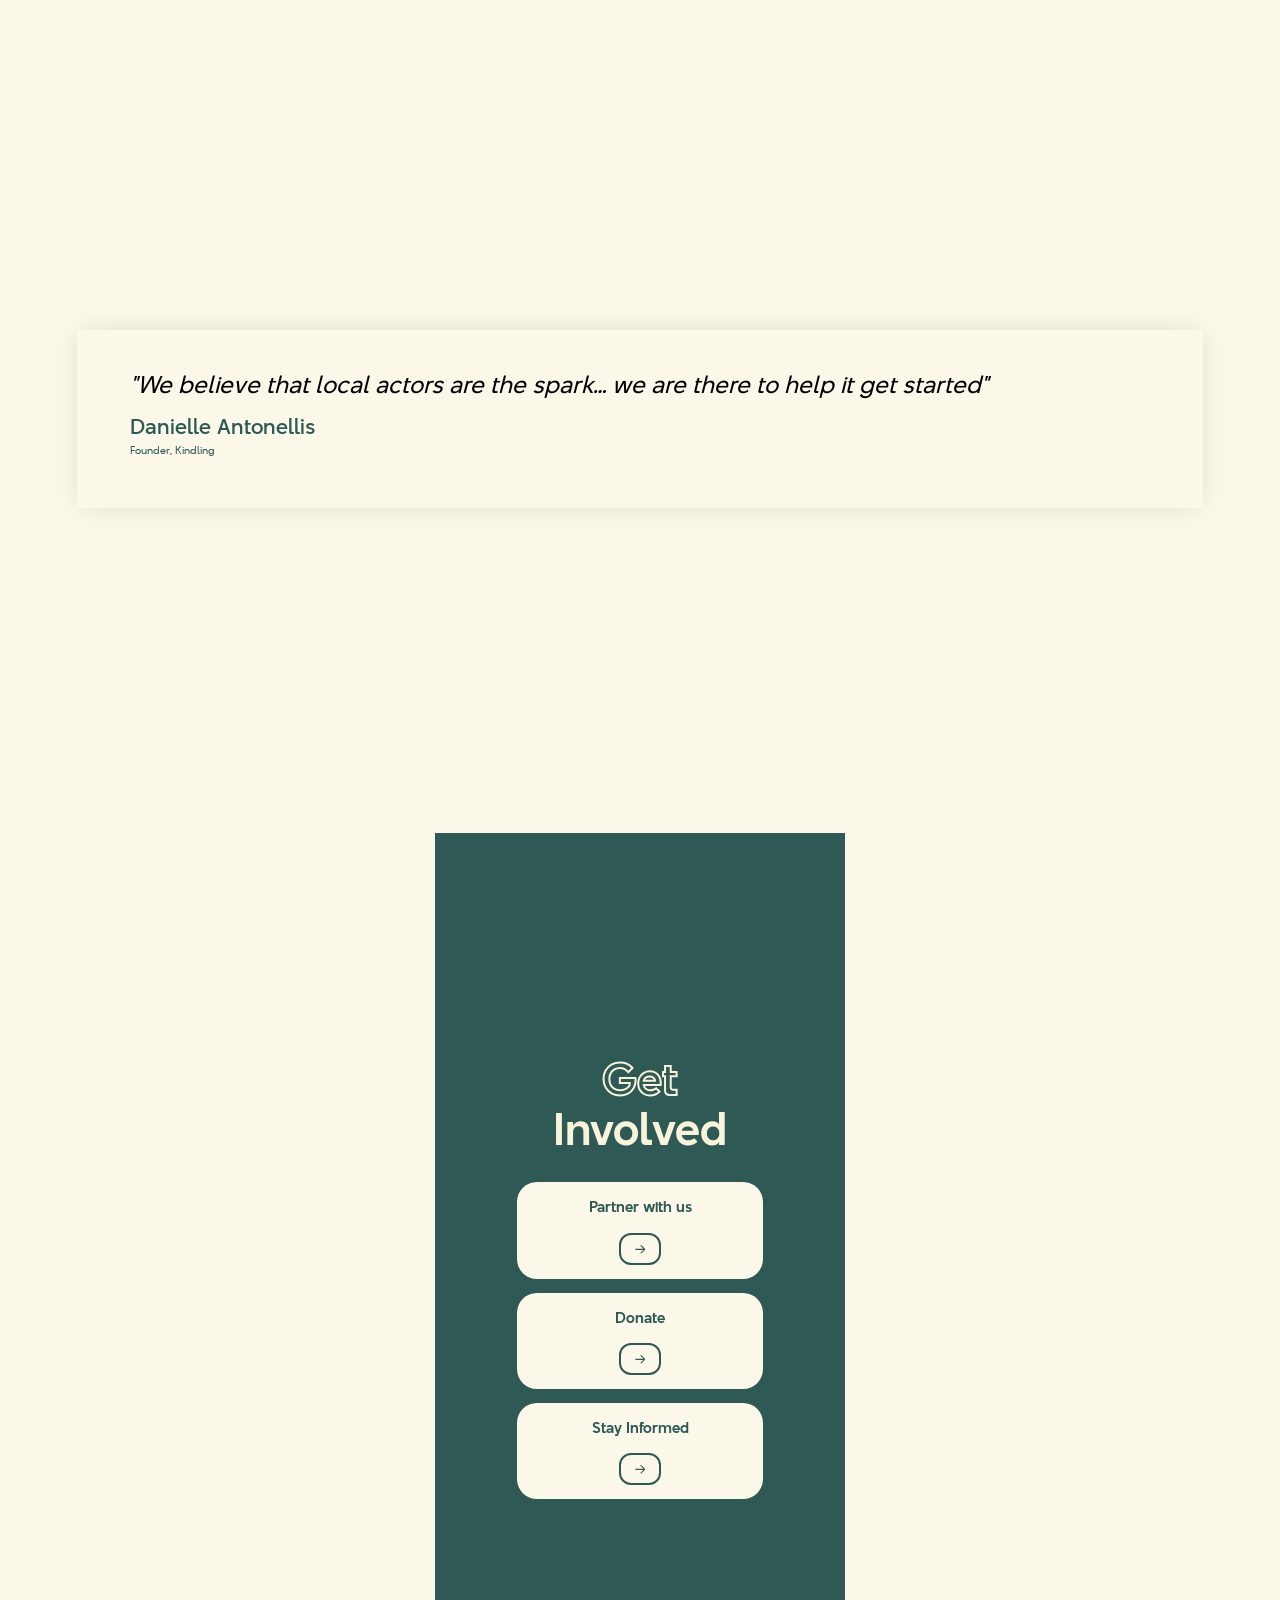
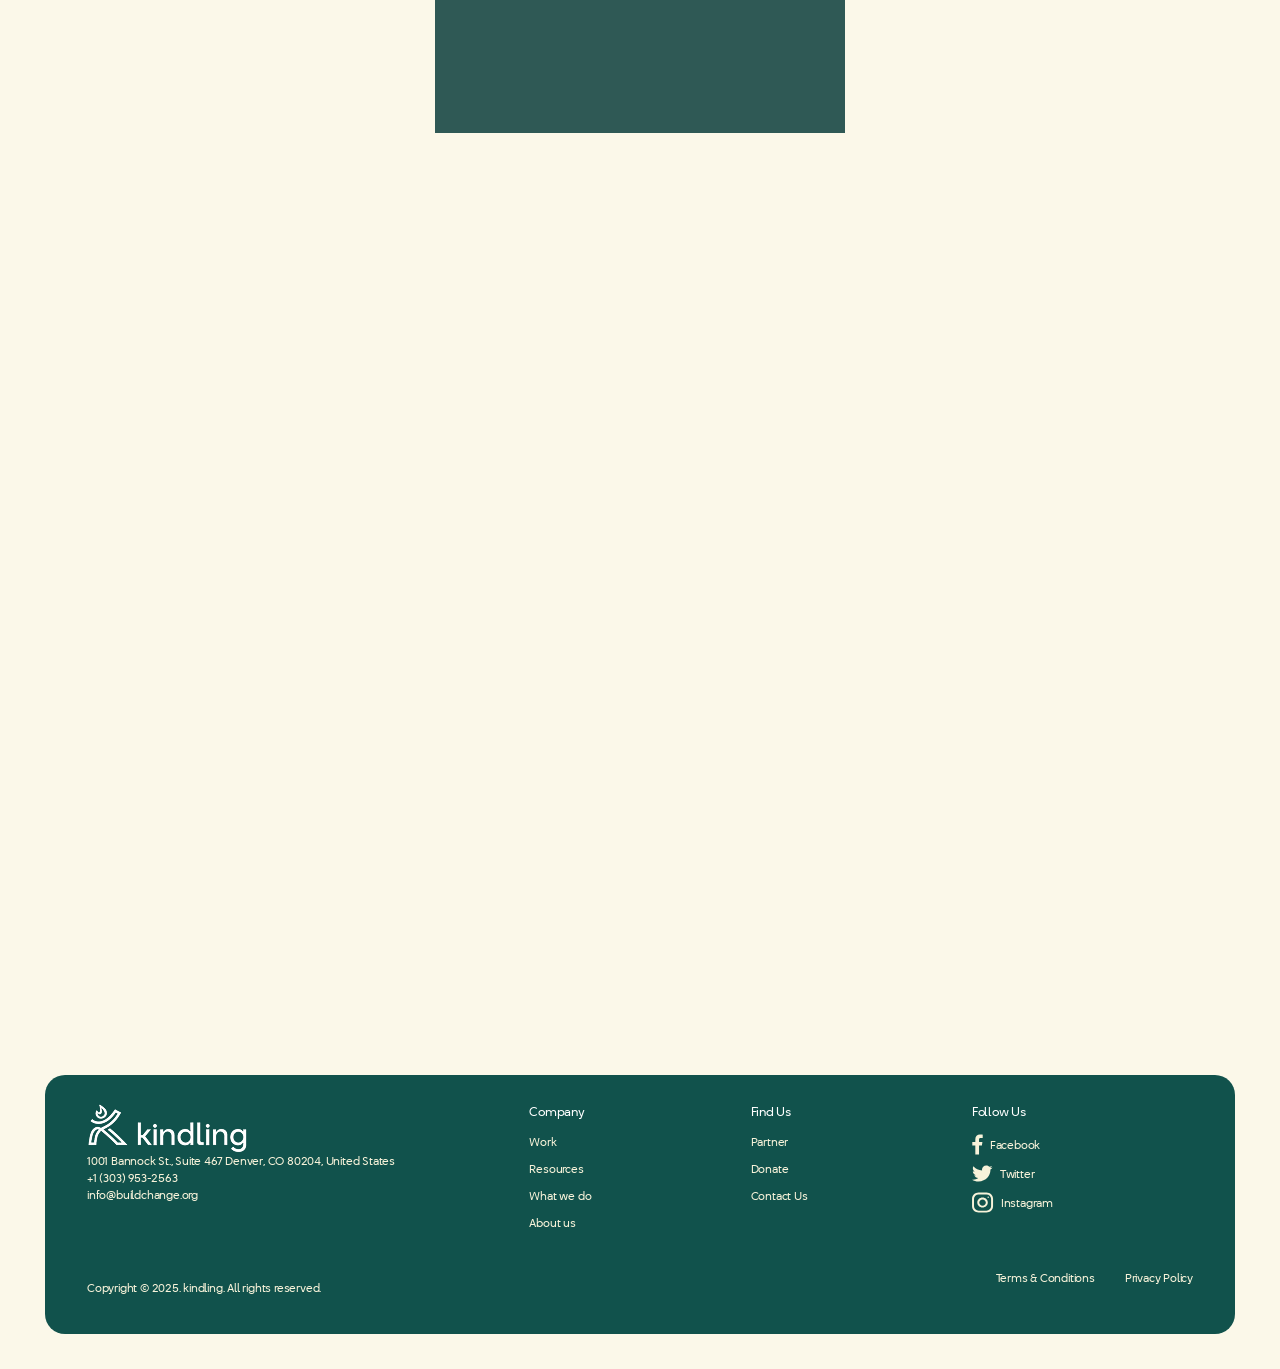
==== commit 02f2a24c: "Add files via upload" ====
--- a/index.html
+++ b/index.html
@@ -8,8 +8,7 @@
     <script src="js/preloader.js"></script>
 
     <link href="css/kaamfu.webflow.shared.7993449d4.min.css" rel="stylesheet" type="text/css"/>
-    <script src="https://d3e54v103j8qbb.cloudfront.net/js/jquery-3.5.1.min.dc5e7f18c8.js?site=67ed099db95fd9bd34e6a7e0" type="text/javascript" integrity="sha256-9/aliU8dGd2tb6OSsuzixeV4y/faTqgFtohetphbbj0=" crossorigin="anonymous"></script>
-    <script src="https://cdn.prod.website-files.com/67ed099db95fd9bd34e6a7e0/js/webflow.8c60377b.29047043c3d50710.js" type="text/javascript"></script>
+    <script src="https://d3e54v103j8qbb.cloudfront.net/js/jquery-3.5.1.min.dc5e7f18c8.js?site=67ed099db95fd9bd34e6a7e0" type="text/javascript" integrity="sha256-9/aliU8dGd2tb6OSsuzixeV4y/faTqgFtohetphbbj0=" crossorigin="anonymous"></script><script src="https://cdn.prod.website-files.com/67ed099db95fd9bd34e6a7e0/js/webflow.5085ab90.ed2ef4213455203e.js" type="text/javascript"></script>
     <link
       rel="stylesheet"
       href="https://unpkg.com/lenis%401.2.3/dist/lenis.css"
@@ -767,12 +766,12 @@
                      <div class="text-block-3">“Kindling’s support has given our community the knowledge and confidence to face fire risks head-on. What once felt overwhelming is now manageable and we feel safer, more prepared, and more united than ever”<br/></div>
                      <div class="text-block-2">– Amina Khumalo, Community Organizer</div>
                   </div>
-                  <div data-w-id="84a4d655-80f9-f75f-1d3f-f2071d3ab608" class="div-block-106">
+                  <div data-w-id="84a4d655-80f9-f75f-1d3f-f2071d3ab608" class="div-block-106 _2">
                      <div class="text-block-3">“Kindling’s support has given our community the knowledge and confidence to face fire risks head-on. What once felt overwhelming is now manageable and we feel safer, more prepared, and more united than ever”<br/></div>
                      <div class="text-block-2">– Amina Khumalo, Community Organizer</div>
                   </div>
-                  <div data-w-id="d980bbfa-a6fa-77d4-14ea-528040b6878e" class="div-block-106">
-                     <div class="text-block-3">“Kindling’s support has given our community the knowledge and confidence to face fire risks head-on. What once felt overwhelming is now manageable and we feel safer, more prepared, and more united than ever”<br/></div>
+                  <div data-w-id="d980bbfa-a6fa-77d4-14ea-528040b6878e" class="div-block-106 _2">
+                     <div class="text-block-3">“Kindling’s support has given our community the knowledge and confidence to face fire risks head-on. What once felt [] is now manageable and we feel safer, more prepared, and more united than ever”<br/></div>
                      <div class="text-block-2">– Amina Khumalo, Community Organizer</div>
                   </div>
                </div>
--- a/css/kaamfu.webflow.shared.7993449d4.min.css
+++ b/css/kaamfu.webflow.shared.7993449d4.min.css
@@ -1 +1 @@
-html{-webkit-text-size-adjust:100%;-ms-text-size-adjust:100%;font-family:sans-serif}body{margin:0}article,aside,details,figcaption,figure,footer,header,hgroup,main,menu,nav,section,summary{display:block}audio,canvas,progress,video{vertical-align:baseline;display:inline-block}audio:not([controls]){height:0;display:none}[hidden],template{display:none}a{background-color:#0000}a:active,a:hover{outline:0}abbr[title]{border-bottom:1px dotted}b,strong{font-weight:700}dfn{font-style:italic}h1{margin:.67em 0;font-size:2em}mark{color:#000;background:#ff0}small{font-size:80%}sub,sup{vertical-align:baseline;font-size:75%;line-height:0;position:relative}sup{top:-.5em}sub{bottom:-.25em}img{border:0}svg:not(:root){overflow:hidden}hr{box-sizing:content-box;height:0}pre{overflow:auto}code,kbd,pre,samp{font-family:monospace;font-size:1em}button,input,optgroup,select,textarea{color:inherit;font:inherit;margin:0}button{overflow:visible}button,select{text-transform:none}button,html input[type=button],input[type=reset]{-webkit-appearance:button;cursor:pointer}button[disabled],html input[disabled]{cursor:default}button::-moz-focus-inner,input::-moz-focus-inner{border:0;padding:0}input{line-height:normal}input[type=checkbox],input[type=radio]{box-sizing:border-box;padding:0}input[type=number]::-webkit-inner-spin-button,input[type=number]::-webkit-outer-spin-button{height:auto}input[type=search]{-webkit-appearance:none}input[type=search]::-webkit-search-cancel-button,input[type=search]::-webkit-search-decoration{-webkit-appearance:none}legend{border:0;padding:0}textarea{overflow:auto}optgroup{font-weight:700}table{border-collapse:collapse;border-spacing:0}td,th{padding:0}@font-face{font-family:webflow-icons;src:url([data-uri])format("truetype");font-weight:400;font-style:normal}[class^=w-icon-],[class*=\ w-icon-]{speak:none;font-variant:normal;text-transform:none;-webkit-font-smoothing:antialiased;-moz-osx-font-smoothing:grayscale;font-style:normal;font-weight:400;line-height:1;font-family:webflow-icons!important}.w-icon-slider-right:before{content:""}.w-icon-slider-left:before{content:""}.w-icon-nav-menu:before{content:""}.w-icon-arrow-down:before,.w-icon-dropdown-toggle:before{content:""}.w-icon-file-upload-remove:before{content:""}.w-icon-file-upload-icon:before{content:""}*{box-sizing:border-box}html{height:100%}body{color:#333;background-color:#fff;min-height:100%;margin:0;font-family:Arial,sans-serif;font-size:14px;line-height:20px}img{vertical-align:middle;max-width:100%;display:inline-block}html.w-mod-touch *{background-attachment:scroll!important}.w-block{display:block}.w-inline-block{max-width:100%;display:inline-block}.w-clearfix:before,.w-clearfix:after{content:" ";grid-area:1/1/2/2;display:table}.w-clearfix:after{clear:both}.w-hidden{display:none}.w-button{color:#fff;line-height:inherit;cursor:pointer;background-color:#3898ec;border:0;border-radius:0;padding:9px 15px;text-decoration:none;display:inline-block}input.w-button{-webkit-appearance:button}html[data-w-dynpage] [data-w-cloak]{color:#0000!important}.w-code-block{margin:unset}pre.w-code-block code{all:inherit}.w-optimization{display:contents}.w-webflow-badge,.w-webflow-badge>img{box-sizing:unset;width:unset;height:unset;max-height:unset;max-width:unset;min-height:unset;min-width:unset;margin:unset;padding:unset;float:unset;clear:unset;border:unset;border-radius:unset;background:unset;background-image:unset;background-position:unset;background-size:unset;background-repeat:unset;background-origin:unset;background-clip:unset;background-attachment:unset;background-color:unset;box-shadow:unset;transform:unset;direction:unset;font-family:unset;font-weight:unset;color:unset;font-size:unset;line-height:unset;font-style:unset;font-variant:unset;text-align:unset;letter-spacing:unset;-webkit-text-decoration:unset;text-decoration:unset;text-indent:unset;text-transform:unset;list-style-type:unset;text-shadow:unset;vertical-align:unset;cursor:unset;white-space:unset;word-break:unset;word-spacing:unset;word-wrap:unset;transition:unset}.w-webflow-badge{white-space:nowrap;cursor:pointer;box-shadow:0 0 0 1px #0000001a,0 1px 3px #0000001a;visibility:visible!important;opacity:1!important;z-index:2147483647!important;color:#aaadb0!important;overflow:unset!important;background-color:#fff!important;border-radius:3px!important;width:auto!important;height:auto!important;margin:0!important;padding:6px!important;font-size:12px!important;line-height:14px!important;text-decoration:none!important;display:inline-block!important;position:fixed!important;inset:auto 12px 12px auto!important;transform:none!important}.w-webflow-badge>img{position:unset;visibility:unset!important;opacity:1!important;vertical-align:middle!important;display:inline-block!important}h1,h2,h3,h4,h5,h6{margin-bottom:10px;font-weight:700}h1{margin-top:20px;font-size:38px;line-height:44px}h2{margin-top:20px;font-size:32px;line-height:36px}h3{margin-top:20px;font-size:24px;line-height:30px}h4{margin-top:10px;font-size:18px;line-height:24px}h5{margin-top:10px;font-size:14px;line-height:20px}h6{margin-top:10px;font-size:12px;line-height:18px}p{margin-top:0;margin-bottom:10px}blockquote{border-left:5px solid #e2e2e2;margin:0 0 10px;padding:10px 20px;font-size:18px;line-height:22px}figure{margin:0 0 10px}figcaption{text-align:center;margin-top:5px}ul,ol{margin-top:0;margin-bottom:10px;padding-left:40px}.w-list-unstyled{padding-left:0;list-style:none}.w-embed:before,.w-embed:after{content:" ";grid-area:1/1/2/2;display:table}.w-embed:after{clear:both}.w-video{width:100%;padding:0;position:relative}.w-video iframe,.w-video object,.w-video embed{border:none;width:100%;height:100%;position:absolute;top:0;left:0}fieldset{border:0;margin:0;padding:0}button,[type=button],[type=reset]{cursor:pointer;-webkit-appearance:button;border:0}.w-form{margin:0 0 15px}.w-form-done{text-align:center;background-color:#ddd;padding:20px;display:none}.w-form-fail{background-color:#ffdede;margin-top:10px;padding:10px;display:none}label{margin-bottom:5px;font-weight:700;display:block}.w-input,.w-select{color:#333;vertical-align:middle;background-color:#fff;border:1px solid #ccc;width:100%;height:38px;margin-bottom:10px;padding:8px 12px;font-size:14px;line-height:1.42857;display:block}.w-input::placeholder,.w-select::placeholder{color:#999}.w-input:focus,.w-select:focus{border-color:#3898ec;outline:0}.w-input[disabled],.w-select[disabled],.w-input[readonly],.w-select[readonly],fieldset[disabled] .w-input,fieldset[disabled] .w-select{cursor:not-allowed}.w-input[disabled]:not(.w-input-disabled),.w-select[disabled]:not(.w-input-disabled),.w-input[readonly],.w-select[readonly],fieldset[disabled]:not(.w-input-disabled) .w-input,fieldset[disabled]:not(.w-input-disabled) .w-select{background-color:#eee}textarea.w-input,textarea.w-select{height:auto}.w-select{background-color:#f3f3f3}.w-select[multiple]{height:auto}.w-form-label{cursor:pointer;margin-bottom:0;font-weight:400;display:inline-block}.w-radio{margin-bottom:5px;padding-left:20px;display:block}.w-radio:before,.w-radio:after{content:" ";grid-area:1/1/2/2;display:table}.w-radio:after{clear:both}.w-radio-input{float:left;margin:3px 0 0 -20px;line-height:normal}.w-file-upload{margin-bottom:10px;display:block}.w-file-upload-input{opacity:0;z-index:-100;width:.1px;height:.1px;position:absolute;overflow:hidden}.w-file-upload-default,.w-file-upload-uploading,.w-file-upload-success{color:#333;display:inline-block}.w-file-upload-error{margin-top:10px;display:block}.w-file-upload-default.w-hidden,.w-file-upload-uploading.w-hidden,.w-file-upload-error.w-hidden,.w-file-upload-success.w-hidden{display:none}.w-file-upload-uploading-btn{cursor:pointer;background-color:#fafafa;border:1px solid #ccc;margin:0;padding:8px 12px;font-size:14px;font-weight:400;display:flex}.w-file-upload-file{background-color:#fafafa;border:1px solid #ccc;flex-grow:1;justify-content:space-between;margin:0;padding:8px 9px 8px 11px;display:flex}.w-file-upload-file-name{font-size:14px;font-weight:400;display:block}.w-file-remove-link{cursor:pointer;width:auto;height:auto;margin-top:3px;margin-left:10px;padding:3px;display:block}.w-icon-file-upload-remove{margin:auto;font-size:10px}.w-file-upload-error-msg{color:#ea384c;padding:2px 0;display:inline-block}.w-file-upload-info{padding:0 12px;line-height:38px;display:inline-block}.w-file-upload-label{cursor:pointer;background-color:#fafafa;border:1px solid #ccc;margin:0;padding:8px 12px;font-size:14px;font-weight:400;display:inline-block}.w-icon-file-upload-icon,.w-icon-file-upload-uploading{width:20px;margin-right:8px;display:inline-block}.w-icon-file-upload-uploading{height:20px}.w-container{max-width:940px;margin-left:auto;margin-right:auto}.w-container:before,.w-container:after{content:" ";grid-area:1/1/2/2;display:table}.w-container:after{clear:both}.w-container .w-row{margin-left:-10px;margin-right:-10px}.w-row:before,.w-row:after{content:" ";grid-area:1/1/2/2;display:table}.w-row:after{clear:both}.w-row .w-row{margin-left:0;margin-right:0}.w-col{float:left;width:100%;min-height:1px;padding-left:10px;padding-right:10px;position:relative}.w-col .w-col{padding-left:0;padding-right:0}.w-col-1{width:8.33333%}.w-col-2{width:16.6667%}.w-col-3{width:25%}.w-col-4{width:33.3333%}.w-col-5{width:41.6667%}.w-col-6{width:50%}.w-col-7{width:58.3333%}.w-col-8{width:66.6667%}.w-col-9{width:75%}.w-col-10{width:83.3333%}.w-col-11{width:91.6667%}.w-col-12{width:100%}.w-hidden-main{display:none!important}@media screen and (max-width:991px){.w-container{max-width:728px}.w-hidden-main{display:inherit!important}.w-hidden-medium{display:none!important}.w-col-medium-1{width:8.33333%}.w-col-medium-2{width:16.6667%}.w-col-medium-3{width:25%}.w-col-medium-4{width:33.3333%}.w-col-medium-5{width:41.6667%}.w-col-medium-6{width:50%}.w-col-medium-7{width:58.3333%}.w-col-medium-8{width:66.6667%}.w-col-medium-9{width:75%}.w-col-medium-10{width:83.3333%}.w-col-medium-11{width:91.6667%}.w-col-medium-12{width:100%}.w-col-stack{width:100%;left:auto;right:auto}}@media screen and (max-width:767px){.w-hidden-main,.w-hidden-medium{display:inherit!important}.w-hidden-small{display:none!important}.w-row,.w-container .w-row{margin-left:0;margin-right:0}.w-col{width:100%;left:auto;right:auto}.w-col-small-1{width:8.33333%}.w-col-small-2{width:16.6667%}.w-col-small-3{width:25%}.w-col-small-4{width:33.3333%}.w-col-small-5{width:41.6667%}.w-col-small-6{width:50%}.w-col-small-7{width:58.3333%}.w-col-small-8{width:66.6667%}.w-col-small-9{width:75%}.w-col-small-10{width:83.3333%}.w-col-small-11{width:91.6667%}.w-col-small-12{width:100%}}@media screen and (max-width:479px){.w-container{max-width:none}.w-hidden-main,.w-hidden-medium,.w-hidden-small{display:inherit!important}.w-hidden-tiny{display:none!important}.w-col{width:100%}.w-col-tiny-1{width:8.33333%}.w-col-tiny-2{width:16.6667%}.w-col-tiny-3{width:25%}.w-col-tiny-4{width:33.3333%}.w-col-tiny-5{width:41.6667%}.w-col-tiny-6{width:50%}.w-col-tiny-7{width:58.3333%}.w-col-tiny-8{width:66.6667%}.w-col-tiny-9{width:75%}.w-col-tiny-10{width:83.3333%}.w-col-tiny-11{width:91.6667%}.w-col-tiny-12{width:100%}}.w-widget{position:relative}.w-widget-map{width:100%;height:400px}.w-widget-map label{width:auto;display:inline}.w-widget-map img{max-width:inherit}.w-widget-map .gm-style-iw{text-align:center}.w-widget-map .gm-style-iw>button{display:none!important}.w-widget-twitter{overflow:hidden}.w-widget-twitter-count-shim{vertical-align:top;text-align:center;background:#fff;border:1px solid #758696;border-radius:3px;width:28px;height:20px;display:inline-block;position:relative}.w-widget-twitter-count-shim *{pointer-events:none;-webkit-user-select:none;user-select:none}.w-widget-twitter-count-shim .w-widget-twitter-count-inner{text-align:center;color:#999;font-family:serif;font-size:15px;line-height:12px;position:relative}.w-widget-twitter-count-shim .w-widget-twitter-count-clear{display:block;position:relative}.w-widget-twitter-count-shim.w--large{width:36px;height:28px}.w-widget-twitter-count-shim.w--large .w-widget-twitter-count-inner{font-size:18px;line-height:18px}.w-widget-twitter-count-shim:not(.w--vertical){margin-left:5px;margin-right:8px}.w-widget-twitter-count-shim:not(.w--vertical).w--large{margin-left:6px}.w-widget-twitter-count-shim:not(.w--vertical):before,.w-widget-twitter-count-shim:not(.w--vertical):after{content:" ";pointer-events:none;border:solid #0000;width:0;height:0;position:absolute;top:50%;left:0}.w-widget-twitter-count-shim:not(.w--vertical):before{border-width:4px;border-color:#75869600 #5d6c7b #75869600 #75869600;margin-top:-4px;margin-left:-9px}.w-widget-twitter-count-shim:not(.w--vertical).w--large:before{border-width:5px;margin-top:-5px;margin-left:-10px}.w-widget-twitter-count-shim:not(.w--vertical):after{border-width:4px;border-color:#fff0 #fff #fff0 #fff0;margin-top:-4px;margin-left:-8px}.w-widget-twitter-count-shim:not(.w--vertical).w--large:after{border-width:5px;margin-top:-5px;margin-left:-9px}.w-widget-twitter-count-shim.w--vertical{width:61px;height:33px;margin-bottom:8px}.w-widget-twitter-count-shim.w--vertical:before,.w-widget-twitter-count-shim.w--vertical:after{content:" ";pointer-events:none;border:solid #0000;width:0;height:0;position:absolute;top:100%;left:50%}.w-widget-twitter-count-shim.w--vertical:before{border-width:5px;border-color:#5d6c7b #75869600 #75869600;margin-left:-5px}.w-widget-twitter-count-shim.w--vertical:after{border-width:4px;border-color:#fff #fff0 #fff0;margin-left:-4px}.w-widget-twitter-count-shim.w--vertical .w-widget-twitter-count-inner{font-size:18px;line-height:22px}.w-widget-twitter-count-shim.w--vertical.w--large{width:76px}.w-background-video{color:#fff;height:500px;position:relative;overflow:hidden}.w-background-video>video{object-fit:cover;z-index:-100;background-position:50%;background-size:cover;width:100%;height:100%;margin:auto;position:absolute;inset:-100%}.w-background-video>video::-webkit-media-controls-start-playback-button{-webkit-appearance:none;display:none!important}.w-background-video--control{background-color:#0000;padding:0;position:absolute;bottom:1em;right:1em}.w-background-video--control>[hidden]{display:none!important}.w-slider{text-align:center;clear:both;-webkit-tap-highlight-color:#0000;tap-highlight-color:#0000;background:#ddd;height:300px;position:relative}.w-slider-mask{z-index:1;white-space:nowrap;height:100%;display:block;position:relative;left:0;right:0;overflow:hidden}.w-slide{vertical-align:top;white-space:normal;text-align:left;width:100%;height:100%;display:inline-block;position:relative}.w-slider-nav{z-index:2;text-align:center;-webkit-tap-highlight-color:#0000;tap-highlight-color:#0000;height:40px;margin:auto;padding-top:10px;position:absolute;inset:auto 0 0}.w-slider-nav.w-round>div{border-radius:100%}.w-slider-nav.w-num>div{font-size:inherit;line-height:inherit;width:auto;height:auto;padding:.2em .5em}.w-slider-nav.w-shadow>div{box-shadow:0 0 3px #3336}.w-slider-nav-invert{color:#fff}.w-slider-nav-invert>div{background-color:#2226}.w-slider-nav-invert>div.w-active{background-color:#222}.w-slider-dot{cursor:pointer;background-color:#fff6;width:1em;height:1em;margin:0 3px .5em;transition:background-color .1s,color .1s;display:inline-block;position:relative}.w-slider-dot.w-active{background-color:#fff}.w-slider-dot:focus{outline:none;box-shadow:0 0 0 2px #fff}.w-slider-dot:focus.w-active{box-shadow:none}.w-slider-arrow-left,.w-slider-arrow-right{cursor:pointer;color:#fff;-webkit-tap-highlight-color:#0000;tap-highlight-color:#0000;-webkit-user-select:none;user-select:none;width:80px;margin:auto;font-size:40px;position:absolute;inset:0;overflow:hidden}.w-slider-arrow-left [class^=w-icon-],.w-slider-arrow-right [class^=w-icon-],.w-slider-arrow-left [class*=\ w-icon-],.w-slider-arrow-right [class*=\ w-icon-]{position:absolute}.w-slider-arrow-left:focus,.w-slider-arrow-right:focus{outline:0}.w-slider-arrow-left{z-index:3;right:auto}.w-slider-arrow-right{z-index:4;left:auto}.w-icon-slider-left,.w-icon-slider-right{width:1em;height:1em;margin:auto;inset:0}.w-slider-aria-label{clip:rect(0 0 0 0);border:0;width:1px;height:1px;margin:-1px;padding:0;position:absolute;overflow:hidden}.w-slider-force-show{display:block!important}.w-dropdown{text-align:left;z-index:900;margin-left:auto;margin-right:auto;display:inline-block;position:relative}.w-dropdown-btn,.w-dropdown-toggle,.w-dropdown-link{vertical-align:top;color:#222;text-align:left;white-space:nowrap;margin-left:auto;margin-right:auto;padding:20px;text-decoration:none;position:relative}.w-dropdown-toggle{-webkit-user-select:none;user-select:none;cursor:pointer;padding-right:40px;display:inline-block}.w-dropdown-toggle:focus{outline:0}.w-icon-dropdown-toggle{width:1em;height:1em;margin:auto 20px auto auto;position:absolute;top:0;bottom:0;right:0}.w-dropdown-list{background:#ddd;min-width:100%;display:none;position:absolute}.w-dropdown-list.w--open{display:block}.w-dropdown-link{color:#222;padding:10px 20px;display:block}.w-dropdown-link.w--current{color:#0082f3}.w-dropdown-link:focus{outline:0}@media screen and (max-width:767px){.w-nav-brand{padding-left:10px}}.w-lightbox-backdrop{cursor:auto;letter-spacing:normal;text-indent:0;text-shadow:none;text-transform:none;visibility:visible;white-space:normal;word-break:normal;word-spacing:normal;word-wrap:normal;color:#fff;text-align:center;z-index:2000;opacity:0;-webkit-user-select:none;-moz-user-select:none;-webkit-tap-highlight-color:transparent;background:#000000e6;outline:0;font-family:Helvetica Neue,Helvetica,Ubuntu,Segoe UI,Verdana,sans-serif;font-size:17px;font-style:normal;font-weight:300;line-height:1.2;list-style:disc;position:fixed;inset:0;-webkit-transform:translate(0)}.w-lightbox-backdrop,.w-lightbox-container{-webkit-overflow-scrolling:touch;height:100%;overflow:auto}.w-lightbox-content{height:100vh;position:relative;overflow:hidden}.w-lightbox-view{opacity:0;width:100vw;height:100vh;position:absolute}.w-lightbox-view:before{content:"";height:100vh}.w-lightbox-group,.w-lightbox-group .w-lightbox-view,.w-lightbox-group .w-lightbox-view:before{height:86vh}.w-lightbox-frame,.w-lightbox-view:before{vertical-align:middle;display:inline-block}.w-lightbox-figure{margin:0;position:relative}.w-lightbox-group .w-lightbox-figure{cursor:pointer}.w-lightbox-img{width:auto;max-width:none;height:auto}.w-lightbox-image{float:none;max-width:100vw;max-height:100vh;display:block}.w-lightbox-group .w-lightbox-image{max-height:86vh}.w-lightbox-caption{text-align:left;text-overflow:ellipsis;white-space:nowrap;background:#0006;padding:.5em 1em;position:absolute;bottom:0;left:0;right:0;overflow:hidden}.w-lightbox-embed{width:100%;height:100%;position:absolute;inset:0}.w-lightbox-control{cursor:pointer;background-position:50%;background-repeat:no-repeat;background-size:24px;width:4em;transition:all .3s;position:absolute;top:0}.w-lightbox-left{background-image:url([data-uri]);display:none;bottom:0;left:0}.w-lightbox-right{background-image:url([data-uri]);display:none;bottom:0;right:0}.w-lightbox-close{background-image:url([data-uri]);background-size:18px;height:2.6em;right:0}.w-lightbox-strip{white-space:nowrap;padding:0 1vh;line-height:0;position:absolute;bottom:0;left:0;right:0;overflow:auto hidden}.w-lightbox-item{box-sizing:content-box;cursor:pointer;width:10vh;padding:2vh 1vh;display:inline-block;-webkit-transform:translate(0,0)}.w-lightbox-active{opacity:.3}.w-lightbox-thumbnail{background:#222;height:10vh;position:relative;overflow:hidden}.w-lightbox-thumbnail-image{position:absolute;top:0;left:0}.w-lightbox-thumbnail .w-lightbox-tall{width:100%;top:50%;transform:translateY(-50%)}.w-lightbox-thumbnail .w-lightbox-wide{height:100%;left:50%;transform:translate(-50%)}.w-lightbox-spinner{box-sizing:border-box;border:5px solid #0006;border-radius:50%;width:40px;height:40px;margin-top:-20px;margin-left:-20px;animation:.8s linear infinite spin;position:absolute;top:50%;left:50%}.w-lightbox-spinner:after{content:"";border:3px solid #0000;border-bottom-color:#fff;border-radius:50%;position:absolute;inset:-4px}.w-lightbox-hide{display:none}.w-lightbox-noscroll{overflow:hidden}@media (min-width:768px){.w-lightbox-content{height:96vh;margin-top:2vh}.w-lightbox-view,.w-lightbox-view:before{height:96vh}.w-lightbox-group,.w-lightbox-group .w-lightbox-view,.w-lightbox-group .w-lightbox-view:before{height:84vh}.w-lightbox-image{max-width:96vw;max-height:96vh}.w-lightbox-group .w-lightbox-image{max-width:82.3vw;max-height:84vh}.w-lightbox-left,.w-lightbox-right{opacity:.5;display:block}.w-lightbox-close{opacity:.8}.w-lightbox-control:hover{opacity:1}}.w-lightbox-inactive,.w-lightbox-inactive:hover{opacity:0}.w-richtext:before,.w-richtext:after{content:" ";grid-area:1/1/2/2;display:table}.w-richtext:after{clear:both}.w-richtext[contenteditable=true]:before,.w-richtext[contenteditable=true]:after{white-space:initial}.w-richtext ol,.w-richtext ul{overflow:hidden}.w-richtext .w-richtext-figure-selected.w-richtext-figure-type-video div:after,.w-richtext .w-richtext-figure-selected[data-rt-type=video] div:after,.w-richtext .w-richtext-figure-selected.w-richtext-figure-type-image div,.w-richtext .w-richtext-figure-selected[data-rt-type=image] div{outline:2px solid #2895f7}.w-richtext figure.w-richtext-figure-type-video>div:after,.w-richtext figure[data-rt-type=video]>div:after{content:"";display:none;position:absolute;inset:0}.w-richtext figure{max-width:60%;position:relative}.w-richtext figure>div:before{cursor:default!important}.w-richtext figure img{width:100%}.w-richtext figure figcaption.w-richtext-figcaption-placeholder{opacity:.6}.w-richtext figure div{color:#0000;font-size:0}.w-richtext figure.w-richtext-figure-type-image,.w-richtext figure[data-rt-type=image]{display:table}.w-richtext figure.w-richtext-figure-type-image>div,.w-richtext figure[data-rt-type=image]>div{display:inline-block}.w-richtext figure.w-richtext-figure-type-image>figcaption,.w-richtext figure[data-rt-type=image]>figcaption{caption-side:bottom;display:table-caption}.w-richtext figure.w-richtext-figure-type-video,.w-richtext figure[data-rt-type=video]{width:60%;height:0}.w-richtext figure.w-richtext-figure-type-video iframe,.w-richtext figure[data-rt-type=video] iframe{width:100%;height:100%;position:absolute;top:0;left:0}.w-richtext figure.w-richtext-figure-type-video>div,.w-richtext figure[data-rt-type=video]>div{width:100%}.w-richtext figure.w-richtext-align-center{clear:both;margin-left:auto;margin-right:auto}.w-richtext figure.w-richtext-align-center.w-richtext-figure-type-image>div,.w-richtext figure.w-richtext-align-center[data-rt-type=image]>div{max-width:100%}.w-richtext figure.w-richtext-align-normal{clear:both}.w-richtext figure.w-richtext-align-fullwidth{text-align:center;clear:both;width:100%;max-width:100%;margin-left:auto;margin-right:auto;display:block}.w-richtext figure.w-richtext-align-fullwidth>div{padding-bottom:inherit;display:inline-block}.w-richtext figure.w-richtext-align-fullwidth>figcaption{display:block}.w-richtext figure.w-richtext-align-floatleft{float:left;clear:none;margin-right:15px}.w-richtext figure.w-richtext-align-floatright{float:right;clear:none;margin-left:15px}.w-nav{z-index:1000;background:#ddd;position:relative}.w-nav:before,.w-nav:after{content:" ";grid-area:1/1/2/2;display:table}.w-nav:after{clear:both}.w-nav-brand{float:left;color:#333;text-decoration:none;position:relative}.w-nav-link{vertical-align:top;color:#222;text-align:left;margin-left:auto;margin-right:auto;padding:20px;text-decoration:none;display:inline-block;position:relative}.w-nav-link.w--current{color:#0082f3}.w-nav-menu{float:right;position:relative}[data-nav-menu-open]{text-align:center;background:#c8c8c8;min-width:200px;position:absolute;top:100%;left:0;right:0;overflow:visible;display:block!important}.w--nav-link-open{display:block;position:relative}.w-nav-overlay{width:100%;display:none;position:absolute;top:100%;left:0;right:0;overflow:hidden}.w-nav-overlay [data-nav-menu-open]{top:0}.w-nav[data-animation=over-left] .w-nav-overlay{width:auto}.w-nav[data-animation=over-left] .w-nav-overlay,.w-nav[data-animation=over-left] [data-nav-menu-open]{z-index:1;top:0;right:auto}.w-nav[data-animation=over-right] .w-nav-overlay{width:auto}.w-nav[data-animation=over-right] .w-nav-overlay,.w-nav[data-animation=over-right] [data-nav-menu-open]{z-index:1;top:0;left:auto}.w-nav-button{float:right;cursor:pointer;-webkit-tap-highlight-color:#0000;tap-highlight-color:#0000;-webkit-user-select:none;user-select:none;padding:18px;font-size:24px;display:none;position:relative}.w-nav-button:focus{outline:0}.w-nav-button.w--open{color:#fff;background-color:#c8c8c8}.w-nav[data-collapse=all] .w-nav-menu{display:none}.w-nav[data-collapse=all] .w-nav-button,.w--nav-dropdown-open,.w--nav-dropdown-toggle-open{display:block}.w--nav-dropdown-list-open{position:static}@media screen and (max-width:991px){.w-nav[data-collapse=medium] .w-nav-menu{display:none}.w-nav[data-collapse=medium] .w-nav-button{display:block}}@media screen and (max-width:767px){.w-nav[data-collapse=small] .w-nav-menu{display:none}.w-nav[data-collapse=small] .w-nav-button{display:block}.w-nav-brand{padding-left:10px}}@media screen and (max-width:479px){.w-nav[data-collapse=tiny] .w-nav-menu{display:none}.w-nav[data-collapse=tiny] .w-nav-button{display:block}}.w-tabs{position:relative}.w-tabs:before,.w-tabs:after{content:" ";grid-area:1/1/2/2;display:table}.w-tabs:after{clear:both}.w-tab-menu{position:relative}.w-tab-link{vertical-align:top;text-align:left;cursor:pointer;color:#222;background-color:#ddd;padding:9px 30px;text-decoration:none;display:inline-block;position:relative}.w-tab-link.w--current{background-color:#c8c8c8}.w-tab-link:focus{outline:0}.w-tab-content{display:block;position:relative;overflow:hidden}.w-tab-pane{display:none;position:relative}.w--tab-active{display:block}@media screen and (max-width:479px){.w-tab-link{display:block}}.w-ix-emptyfix:after{content:""}@keyframes spin{0%{transform:rotate(0)}to{transform:rotate(360deg)}}.w-dyn-empty{background-color:#ddd;padding:10px}.w-dyn-hide,.w-dyn-bind-empty,.w-condition-invisible{display:none!important}.wf-layout-layout{display:grid}.w-layout-blockcontainer{max-width:940px;margin-left:auto;margin-right:auto;display:block}.w-checkbox{margin-bottom:5px;padding-left:20px;display:block}.w-checkbox:before{content:" ";grid-area:1/1/2/2;display:table}.w-checkbox:after{content:" ";clear:both;grid-area:1/1/2/2;display:table}.w-checkbox-input{float:left;margin:4px 0 0 -20px;line-height:normal}.w-checkbox-input--inputType-custom{border:1px solid #ccc;border-radius:2px;width:12px;height:12px}.w-checkbox-input--inputType-custom.w--redirected-checked{background-color:#3898ec;background-image:url(https://d3e54v103j8qbb.cloudfront.net/static/custom-checkbox-checkmark.589d534424.svg);background-position:50%;background-repeat:no-repeat;background-size:cover;border-color:#3898ec}.w-checkbox-input--inputType-custom.w--redirected-focus{box-shadow:0 0 3px 1px #3898ec}@media screen and (max-width:991px){.w-layout-blockcontainer{max-width:728px}}@media screen and (max-width:767px){.w-layout-blockcontainer{max-width:none}}h1,h2,h3,h4{margin-top:0;margin-bottom:0}p{margin-bottom:0}img{max-width:100%;display:inline-block}.body{color:#000;background-color:#fff;font-family:Roboto,sans-serif;font-size:20px;line-height:1.3}.navbar{background-color:#fff;padding-top:20px;padding-bottom:20px;position:fixed;inset:0% 0% auto;box-shadow:0 0 68.5px 2px #00000017}.container-1{max-width:1336px;margin-left:auto;margin-right:auto}.container-1.nav-continer{justify-content:space-between;align-items:center;display:flex}.container-1._1{max-width:none}.container-1.fill-width{width:100%;max-width:none}.section-1{padding-left:54px;padding-right:54px}.section-1._1,.section-1.full-width{padding-left:0;padding-right:0}.brand-img{width:132px}.brand-link{order:-1}.brand-link.w--current{order:-1;padding-left:0}.nav-menu-wrapper{grid-column-gap:48px;grid-row-gap:48px;justify-content:center;align-items:center;display:flex}.nav-link{padding:0;font-size:18px;font-weight:300}.nav-link.w--current{color:#000;font-weight:700}.button-primary{color:#ededed;background-color:#222;border-radius:5px;padding:12px 16px;font-size:16px;text-decoration:none}.button-primary._2{pointer-events:none;padding-top:8px;padding-bottom:8px;font-family:Poppins,sans-serif;font-size:14px;font-weight:600}.button-primary._2._2-1{background-color:#1ed760}.cta-nav-wrapper{order:1}.cta-nav-wrapper._2{display:none}.footer{background-color:#c1e1c6;border-bottom:1px solid #e4ebf3;padding-top:54px;padding-bottom:54px;position:relative}.nav-placeholder{height:86px}.footer-wrapper{grid-column-gap:88px;grid-row-gap:88px;flex-flow:column;display:flex}.footer-child-2{justify-content:space-between;align-items:center;display:flex}.footer-text-1{font-size:12px}.footer-div-1{grid-column-gap:16px;grid-row-gap:16px;display:flex}.footer-child-1{grid-column-gap:16px;grid-row-gap:16px;justify-content:space-between;align-items:flex-start;display:flex}.footer-div-2{grid-column-gap:24px;grid-row-gap:24px;flex-flow:column;flex:1;display:flex}.footer-div-2._2{text-align:right;justify-content:center;align-items:flex-end}.footer-div-3{grid-column-gap:8px;grid-row-gap:8px;justify-content:flex-start;align-items:center;display:flex}.footer-text-2{text-transform:uppercase;font-family:Poppins,sans-serif;font-size:10px;font-weight:500}.circle{border:1px solid #000;border-radius:50%;width:8px;height:8px}.footer-div-4{grid-column-gap:6px;grid-row-gap:6px;flex-flow:column;justify-content:center;align-items:flex-start;display:flex}.footer-text-3{color:#3d3d3d;font-size:14px}.footer-text-4{font-family:Poppins,sans-serif;font-size:20px}.footer-text-5{font-size:14px}.footer-text-6{color:#3d3d3d;font-family:Poppins,sans-serif;font-size:14px}.footer-text-7{color:#3d3d3d;font-family:Poppins,sans-serif;font-size:28px;line-height:1.5}.footer-div-5{grid-column-gap:8px;grid-row-gap:8px;justify-content:center;align-items:center;display:flex}.footer-text-8{color:#3d3d3d;font-size:12px}.line-1{opacity:.24;background-color:#000;width:100px;height:1px}.div-block{padding-bottom:20px;padding-left:100px;display:flex}.div-block-2{grid-column-gap:32px;grid-row-gap:32px;flex-flow:column;justify-content:center;align-items:flex-start;display:flex}.image{width:60%}.text-56px{font-family:Poppins,sans-serif;font-size:56px;font-weight:600;line-height:1.1}.text-18px{color:#8b8b8b;font-size:18px}.text-18px.margin-1{margin-bottom:28px}.text-18px.margin-2{color:#595959;margin-bottom:12px}.text-18px._2{color:#232323}.text-18px._3{color:#000;font-family:Poppins,sans-serif;font-weight:500}.text-18px._3._3-1{font-family:Roboto,sans-serif}.text-18px.white{color:#fff}.green-text{color:#55cd6c}.div-block-3{grid-column-gap:82px;grid-row-gap:82px;flex-flow:column;margin-left:30px;margin-right:30px;padding-top:20px;padding-bottom:20px;display:flex}.div-block-4{grid-column-gap:25px;grid-row-gap:25px;text-align:center;flex-flow:column;justify-content:center;align-items:center;display:flex}.text-46px{font-family:Poppins,sans-serif;font-size:46px;font-weight:600}.text-46px.max-width-1{max-width:1134px}.text-22px{color:#595959;max-width:800px;font-size:22px}.div-block-5{grid-column-gap:24px;grid-row-gap:24px;grid-template-rows:auto auto;grid-template-columns:1fr 1fr 1fr;grid-auto-columns:1fr;display:grid}.div-block-6{background-color:#f2f2f2;border-radius:12px;height:280px;padding-top:44px;padding-left:28px;padding-right:40px;transition:all .6s cubic-bezier(.77,0,.175,1);position:relative;overflow:hidden}.div-block-6:hover{transform:scale(1.08);box-shadow:0 0 68px 3px #00000040}.text-30px{font-family:Poppins,sans-serif;font-size:30px;font-weight:600}.text-14px{color:#737373;font-size:14px}.text-14px.max-width-1{max-width:222px}.div-block-7{justify-content:space-between;align-items:center;display:flex}.div-block-8{grid-column-gap:20px;grid-row-gap:20px;flex-flow:column;display:flex}.image-2{position:absolute;inset:auto 0% 0% auto}.image-3{width:30px}.div-block-9{background-color:#fbfbfb;border-radius:12px;flex-flow:column;justify-content:space-between;padding:58px 32px 32px;display:flex;position:relative;box-shadow:0 0 60px 2px #0000001a}.coming-soon{color:#fff;background-color:#000;border-radius:4px;padding:10px 12px;font-weight:600;line-height:1;position:absolute;inset:-8px auto auto -10px}.div-block-10{justify-content:space-between;align-items:flex-start;display:flex}.div-block-11{grid-column-gap:2px;grid-row-gap:2px;flex-flow:column;display:flex}.text-20px-bold{font-size:20px;font-weight:600;line-height:1.1}.text-12px{color:#595959;font-size:12px}.image-4{width:30px}.div-block-12{grid-column-gap:164px;grid-row-gap:164px;justify-content:center;align-items:center;max-width:1126px;margin-left:auto;margin-right:auto;padding-top:150px;padding-bottom:150px;display:flex}.image-5{width:44%}.text-42px{font-size:42px;font-weight:600}.text-42px._2._2-2{display:none}.text-42px.white{color:#fff}.div-block-13{grid-column-gap:20px;grid-row-gap:20px;flex-flow:column;justify-content:flex-start;align-items:flex-start;display:flex}.div-block-14{z-index:0;grid-column-gap:72px;grid-row-gap:72px;background-color:#fbfbfb;border-radius:12px;flex-flow:column;padding:90px 48px 70px;display:flex;position:relative;overflow:hidden}.div-block-15{z-index:-1;pointer-events:none;border-top:1px solid #bdbdbd;border-bottom:1px solid #bdbdbd;position:absolute;inset:0%}.div-block-16{justify-content:space-between;align-items:flex-start;display:flex}.div-block-17{grid-column-gap:20px;grid-row-gap:20px;flex-flow:column;justify-content:flex-start;align-items:flex-start;width:50%;display:flex}.text-20px{color:#595959;font-size:20px}.text-20px._2{color:#000;font-weight:500}.text-20px._3{color:#363636}.text-20px._4{color:#080808}.div-block-18{grid-column-gap:20px;grid-row-gap:20px;grid-template-rows:500px;grid-template-columns:1fr 1fr 1fr;grid-auto-columns:1fr;display:grid}.div-block-19{z-index:0;border-radius:12px;position:relative;overflow:hidden;box-shadow:0 0 100px 2px #00000014}.image-6{object-fit:cover;width:100%;height:100%}.div-block-20{color:#f2f2f2;background-image:linear-gradient(#14243400,#14243461 28%,#142434);justify-content:flex-start;align-items:flex-end;padding-bottom:40px;padding-left:24px;font-size:30px;font-weight:600;display:flex;position:absolute;inset:68% 0% 0%}.div-block-21{z-index:1;cursor:pointer;background-color:#f2f2f2;border-radius:50%;justify-content:center;align-items:center;width:52px;height:52px;display:flex;position:absolute;inset:12px 8px auto auto;box-shadow:0 -2px 14px #0006}.div-block-22{background-color:#000;width:40%;height:1px}.div-block-22._2{position:absolute;transform:rotate(90deg)}.div-block-23{grid-column-gap:132px;grid-row-gap:132px;opacity:0;pointer-events:none;background-color:#fff;flex-flow:column;justify-content:flex-end;align-items:flex-start;padding-bottom:40px;padding-left:24px;padding-right:32px;display:flex;position:absolute;inset:0%}.text-36px{font-size:36px;font-weight:600;line-height:1.1}.div-block-24{grid-column-gap:28px;grid-row-gap:28px;flex-flow:column;justify-content:center;align-items:center;padding-top:152px;padding-bottom:152px;display:flex}.div-block-25{grid-column-gap:32px;grid-row-gap:32px;flex-flow:wrap;justify-content:center;align-items:center;display:flex}.image-7{height:40px}.div-block-26{padding-top:110px;padding-bottom:110px}.div-block-27{background-color:#f2f2f2;border-radius:12px;justify-content:space-between;align-items:center;padding:60px 132px 68px 84px;display:flex}.div-block-28{grid-column-gap:32px;grid-row-gap:32px;flex-flow:column;justify-content:center;align-items:flex-start;max-width:500px;display:flex}.text-32px{font-family:Poppins,sans-serif;font-size:32px;font-weight:500}.text-32px.bold{font-family:Roboto,sans-serif;font-weight:700}.image-8{width:175px}.div-block-29{grid-column-gap:60px;grid-row-gap:60px;flex-flow:column;display:flex}.div-block-30{grid-column-gap:24px;grid-row-gap:24px;flex-flow:column;display:flex}.div-block-31{grid-column-gap:24px;grid-row-gap:24px;justify-content:center;display:flex}.div-block-32{border-radius:12px;flex:1;justify-content:center;align-items:center;margin-bottom:160px;display:flex;position:relative}.div-block-33{grid-column-gap:44px;grid-row-gap:44px;text-align:center;background-color:#fff;border-radius:12px;flex-flow:column;padding:56px 50px 72px;display:flex;position:absolute;inset:auto auto 0%;transform:translateY(50%);box-shadow:-10px 0 36px 10px #0000001a}.div-block-34{grid-column-gap:2px;grid-row-gap:2px;flex-flow:column;justify-content:center;align-items:center;display:flex}.text-16px{color:#6b6b6b;font-size:16px}.text-16px.black{color:#000}.div-block-35{max-width:350px;margin-left:8px;position:relative}.div-block-35._2{max-width:312px}.quote-icon{width:33px;position:absolute;inset:-10px auto auto -26px}.quote-icon._2{transform-style:preserve-3d;width:10px;inset:auto 24px 12px auto;transform:rotateX(180deg)rotateY(180deg)rotate(0)}.quote-icon._3{transform-style:preserve-3d;width:10px;inset:auto -10px 12px auto;transform:rotateX(180deg)rotateY(180deg)rotate(0)}.quote-icon._1{left:-36px}.div-block-36{justify-content:space-between;align-items:center;padding-top:60px;padding-bottom:160px;display:flex}.div-block-37{background-color:#f2f2f2;border-radius:16px;width:390px;height:390px;position:relative}.div-block-38{grid-column-gap:18px;grid-row-gap:18px;background-color:#c2d5e6;border-radius:16px;justify-content:center;align-items:center;width:158px;height:52px;display:flex;position:absolute;inset:32px -28px auto auto}.text-24px{color:#454545;font-size:24px;font-weight:500}.text-24px._2{color:#080808}.div-block-39{grid-column-gap:12px;grid-row-gap:12px;background-color:#5582d2;border-radius:12px;justify-content:center;align-items:center;width:224px;height:52px;display:flex;position:absolute;inset:auto auto 30px -124px}.image-9{width:24px}.text-19px{color:#fff;font-size:19px}.div-block-40{justify-content:center;align-items:center;display:flex;position:absolute;inset:0%;transform:translate(-84px,94px)}.background-video{border:1px solid #acacac;border-radius:16px;width:100%;height:100%;box-shadow:7px 5px 66px 26px #00000014}.div-block-41{grid-column-gap:50px;grid-row-gap:50px;flex-flow:column;justify-content:flex-start;align-items:flex-start;max-width:484px;display:flex}.div-block-42{grid-column-gap:18px;grid-row-gap:18px;flex-flow:column;display:flex}.div-block-43{grid-column-gap:20px;grid-row-gap:20px;flex-flow:column;line-height:1.08;display:flex}.text-15px{color:#595959;font-size:15px}.text-15px._2{color:#979797}.text-15px._2._2-1{font-weight:300}.line-2{background-color:#88888880;width:100%;height:1px}.div-block-45{padding-top:50px;padding-bottom:240px;position:relative}.image-10{border-radius:12px;width:100%}.div-block-46{z-index:2;grid-column-gap:70px;grid-row-gap:70px;background-color:#fff;border-radius:12px;flex-flow:column;width:872px;padding:62px 52px 66px;display:flex;position:absolute;top:75px;left:30px;box-shadow:-10px 0 36px 10px #0000001f}.div-block-47{grid-column-gap:30px;grid-row-gap:30px;flex-flow:column;width:460px;display:flex}.div-block-48{grid-column-gap:18px;grid-row-gap:18px;flex-flow:wrap;justify-content:flex-start;align-items:flex-start;display:flex}.image-11{width:18px}.div-block-49{grid-column-gap:10px;grid-row-gap:10px;background-color:#e9e9e9;border-radius:4px;justify-content:center;align-items:center;padding:10px 14px;text-decoration:none;transition:all .5s cubic-bezier(.77,0,.175,1);display:flex}.div-block-49:hover{background-color:#bcbcbc}.div-block-50{position:relative}.div-block-51{justify-content:space-between;align-items:center;width:100%;display:flex;position:relative}.div-block-51._2{flex-flow:row-reverse}.div-block-52{grid-column-gap:32px;grid-row-gap:32px;flex-flow:column;flex:none;width:500px;display:flex}.image-12{width:100%}.image-12._1{transform:translate(-48px)}.image-12._1._1-1{transform:translate(-10px)}.div-block-53{grid-column-gap:20px;grid-row-gap:20px;display:flex}.text-21px{font-family:Poppins,sans-serif;font-size:21px;font-weight:600}.text-21px._2{font-weight:500}.div-block-54{grid-column-gap:50px;grid-row-gap:50px;flex-flow:column;display:flex}.div-block-55{grid-column-gap:20px;grid-row-gap:20px;flex-flow:column;display:flex}.div-block-56{grid-column-gap:25px;grid-row-gap:25px;grid-template-rows:auto auto;grid-template-columns:1fr 1fr;grid-auto-columns:1fr;display:grid}.div-block-57{border-bottom:1px solid #979797;padding-top:14px;padding-bottom:14px;padding-left:10px}.div-block-58{grid-column-gap:121px;grid-row-gap:121px;flex-flow:column;display:flex}.div-block-60{position:absolute;inset:-50px 0% auto}.div-block-61{grid-column-gap:32px;grid-row-gap:32px;justify-content:space-between;align-items:center;padding-top:66px;display:flex}.div-block-62{grid-column-gap:60px;grid-row-gap:60px;text-align:center;flex-flow:column;padding-top:160px;padding-bottom:160px;display:flex}.image-13{border-radius:16px;width:40%;max-width:638px}.div-block-63{grid-column-gap:100px;grid-row-gap:100px;flex-flow:column;flex:none;width:512px;display:flex}.div-block-64{grid-column-gap:25px;grid-row-gap:25px;flex-flow:column;display:flex}.div-block-65{grid-column-gap:30px;grid-row-gap:30px;flex-flow:column;grid-template-rows:auto auto;grid-template-columns:1fr 1fr;grid-auto-columns:1fr;display:flex}.link-block{grid-column-gap:6px;grid-row-gap:6px;color:#595959;border:1px solid #888;border-radius:8px;justify-content:center;align-self:flex-start;align-items:center;padding:6px 10px;font-size:15px;text-decoration:none;display:flex}.div-block-66{background-color:#1ed760;border-radius:50%;width:8px;height:8px}.div-block-67{grid-column-gap:50px;grid-row-gap:50px;grid-template-rows:auto;grid-template-columns:1fr 1fr 1fr;grid-auto-columns:1fr;display:grid}.text-54px{font-size:54px}.div-block-68{flex-flow:column;display:flex}.div-block-69{grid-column-gap:16px;grid-row-gap:16px;text-align:left;grid-template-rows:auto;grid-template-columns:1fr 1fr 1fr 1fr;grid-auto-columns:1fr;display:grid}.div-block-70{grid-column-gap:16px;grid-row-gap:16px;background-color:#f2f2f2;border-radius:12px;flex-flow:column;justify-content:flex-start;align-items:flex-start;padding:50px;display:flex}.image-14{width:24px}.div-block-71{grid-column-gap:80px;grid-row-gap:80px;flex-flow:column;justify-content:flex-start;align-items:center;padding-top:160px;padding-bottom:160px;display:flex}.image-15{width:100%}.div-block-72{justify-content:center;align-items:center;width:100%;margin-bottom:72px;display:flex;position:relative}.div-block-73{text-align:center;background-color:#fff;border-radius:12px;width:752px;padding:40px;position:absolute;bottom:0;transform:translateY(50%);box-shadow:0 4px 31px #00000014}.code-1{display:none}.div-block-74{height:450px;position:relative}.image-16{object-fit:cover;width:100%;height:100%;position:absolute;inset:0%}.div-block-75{background-color:#00000070;justify-content:center;align-items:flex-end;padding-bottom:38px;display:flex;position:absolute;inset:0%}.div-block-76{grid-column-gap:100px;grid-row-gap:100px;text-align:center;flex-flow:column;justify-content:center;align-items:center;display:flex}.div-block-77{grid-column-gap:80px;grid-row-gap:80px;justify-content:center;align-items:center;display:flex}.div-block-78{grid-column-gap:10px;grid-row-gap:10px;justify-content:center;align-items:center;display:flex}.image-17{width:24px}.div-block-79{grid-column-gap:44px;grid-row-gap:44px;flex-flow:column;padding:120px 64px 100px;display:flex}.div-block-79._2{padding-top:0;padding-bottom:120px}.div-block-80{grid-column-gap:28px;grid-row-gap:28px;flex-flow:column;display:flex}.div-block-81{grid-column-gap:234px;grid-row-gap:234px;border-bottom:1px solid #595959;justify-content:space-between;align-items:flex-start;padding-bottom:64px;display:flex}.div-block-82{flex:1;max-width:775px}.div-block-83{justify-content:space-between;align-items:center;display:flex}.div-block-84{width:164px}.link-block-2{grid-column-gap:5px;grid-row-gap:5px;color:#000;justify-content:center;align-items:center;font-size:18px;font-weight:500;display:flex}.image-18{width:24px}.form{grid-column-gap:52px;grid-row-gap:52px;background-color:#f2f2f2;border-radius:16px;flex-flow:column;padding:80px 60px;display:flex}.div-block-85{display:flex}.div-block-86{grid-column-gap:32px;grid-row-gap:32px;flex-flow:column;justify-content:flex-start;align-items:flex-start;padding-left:60px;padding-right:60px;display:flex}.div-block-87{grid-column-gap:44px;grid-row-gap:44px;flex-flow:column;align-self:stretch;display:flex}.div-block-88{justify-content:space-between;align-items:center;display:flex}.div-block-89{grid-column-gap:20px;grid-row-gap:20px;flex-flow:column;width:46%;display:flex}.text-field{background-color:#0000;border:1px solid #59595980;border-radius:8px}.error-message,.success-message{border-radius:16px;padding:20px}.form-block{align-self:stretch}.div-block-92{border-right:1px solid #00000080;width:168px;padding-right:80px}.form-2{grid-column-gap:66px;grid-row-gap:66px;display:flex}.div-block-93{flex:1}.collection-list{grid-column-gap:42px;grid-row-gap:42px;grid-template-rows:auto;grid-template-columns:1fr 1fr 1fr;grid-auto-columns:1fr;display:grid}.collection-item{grid-column-gap:54px;grid-row-gap:54px;border:1px solid #97979780;border-radius:12px;flex-flow:column;justify-content:flex-start;align-items:flex-start;padding:24px;display:flex}.div-block-94{grid-column-gap:24px;grid-row-gap:24px;flex-flow:column;display:flex}.div-block-96{grid-column-gap:4px;grid-row-gap:4px;justify-content:flex-start;align-items:center;display:flex}.checkbox{opacity:0;cursor:pointer;margin-top:0;margin-left:0;position:absolute;inset:0%}.collection-item-2{cursor:pointer;justify-content:flex-start;align-items:center;width:100%;display:flex;position:relative}.collection-list-wrapper{width:100%}.collection-list-2{grid-column-gap:20px;grid-row-gap:20px;flex-flow:column;justify-content:flex-start;align-items:flex-start;width:100%;display:flex}.checkbox-field{color:#595959;cursor:pointer;border:1px solid #888;border-radius:8px;justify-content:flex-start;align-items:center;margin-bottom:0;padding:8px 10px;font-size:15px;font-weight:400;transition:opacity .4s cubic-bezier(.77,0,.175,1);display:flex;position:relative}.div-block-97{margin-bottom:20px}.background-video-2{z-index:1;mix-blend-mode:screen;border-radius:12px;width:100%;height:100%;position:absolute;inset:0%}.div-block-98{height:100vh}._100vh{color:#fff;justify-content:center;align-items:center;width:100%;height:100vh;line-height:1.3;display:flex;position:sticky;top:0;overflow:hidden}._100vh._1{color:#a53428}._100vh._2{flex-flow:column;padding-top:8vh}._300vh{width:100%;height:300vh;line-height:1.3}.image-20{z-index:1;object-fit:cover;width:100%;height:100%;position:relative}.image-21{z-index:3;width:35vw;position:absolute;inset:auto auto 0% 0%}.text-block{z-index:2;text-align:right;width:82vw;font-size:6.8vw;font-weight:700;line-height:1.2;position:absolute;inset:12% auto auto 0%}.div-block-105{max-width:520px;display:flex}.div-block-106{grid-column-gap:12px;grid-row-gap:12px;flex-flow:column;flex:none;width:100%;max-width:100%;display:flex}.text-block-2{font-size:18px}.text-block-3{font-size:22px}.div-block-107{inset: 45% auto auto;z-index:3;position:absolute}.text-block-4{max-width:90%;font-size:8vw}.div-block-108{z-index:2;color:#000;background-color:#FBF8E9;box-shadow: 0 0 25.6px -5px rgba(0, 0, 0, 0.15);width:88%;height:200px;padding:40px 53px;position:relative}.image-22{z-index:1;position:absolute}.image-23{margin-right: -1px;z-index:1;object-fit:cover;width:50%;height:100%;position:relative}.image-23._1{object-position:100% 50%;transform:translate(-30%)}.image-23._2{object-position:0% 50%;transform:translate(30%)}.div-block-109{background-color:#2f5955;justify-content:center;align-items:stretch;width:32%;height:100%;display:flex;position:absolute}._200vh{width:100%;height:200vh;position:relative}.div-block-110{width:100%}.div-block-111{width:60%}.text-block-5{font-size:4vw}.div-block-112{width:88%}.div-block-113{flex-flow:column;justify-content:center;align-items:center;width:100%;display:flex}@media screen and (max-width:991px){.navbar.section-1{z-index:99}.section-1{padding-left:32px;padding-right:32px}.section-1._2{padding-left:0;padding-right:0}.brand-link.w--current{z-index:10}.nav-menu-wrapper{grid-column-gap:36px;grid-row-gap:36px;flex-flow:column;width:100%;height:100%}.nav-link{font-size:20px}.nav-menu{background-color:#fff;width:100%;height:100vh;position:fixed;inset:0% 0% auto}.button-primary{font-size:12px}.cta-nav-wrapper{display:none}.cta-nav-wrapper._2{display:block}.menu-button{z-index:10;background-color:#000;border-radius:3px;order:1;justify-content:center;align-items:center;width:40px;height:36px;padding:0;display:flex}.menu-button-icon{color:#fff;width:40px;height:36px}.nav-placeholder{height:76px}.footer-child-2{grid-column-gap:30px;grid-row-gap:30px;text-align:center;flex-flow:column}.footer-text-1{font-size:10px}.footer-text-1._1{font-size:12px}.footer-text-2{font-weight:600}.div-block{text-align:center;flex-flow:column-reverse;padding-left:0}.div-block-2{justify-content:center;align-items:center;padding-left:16px;padding-right:16px}.image{width:100%}.text-18px.margin-1,.text-18px.margin-2{margin-bottom:0}.text-18px._2{font-size:16px}.text-18px._3{font-size:14px}.text-46px{font-size:36px}.div-block-5{grid-template-rows:auto;grid-template-columns:1fr}.div-block-6{transition:none}.div-block-6:hover{box-shadow:none;transform:none}.text-30px{font-size:20px}.div-block-9{grid-column-gap:20px;grid-row-gap:20px;box-shadow:none;background-color:#f2f2f2}.div-block-12{grid-column-gap:20px;grid-row-gap:20px;flex-flow:column-reverse;padding-top:100px;padding-bottom:100px}.image-5{width:100%}.div-block-14{border-radius:0;padding-left:32px;padding-right:32px}.div-block-16{grid-column-gap:26px;grid-row-gap:26px}.div-block-17{width:80%}.div-block-18{grid-template-rows:342px}.div-block-20{padding-bottom:22px;padding-left:22px}.div-block-21{width:36px;height:36px;top:10px}.div-block-23{grid-column-gap:60px;grid-row-gap:60px;padding-bottom:22px;padding-left:22px;padding-right:22px}.text-36px._2{font-size:22px}.div-block-24{padding-top:62px;padding-bottom:62px}.div-block-26{padding-top:64px;padding-bottom:64px}.div-block-27{padding:20px 14px 32px}.div-block-29{grid-column-gap:40px;grid-row-gap:40px}.div-block-31{grid-column-gap:40px;grid-row-gap:40px;flex-flow:column}.div-block-36{grid-column-gap:136px;grid-row-gap:136px;flex-flow:column-reverse}.div-block-41{align-items:stretch;max-width:100%}.div-block-45{padding-bottom:350px}.image-10{object-fit:cover;height:100%}.div-block-46{grid-column-gap:36px;grid-row-gap:36px;width:auto;padding:36px 20px;top:80%;left:16px;right:16px}.div-block-47{grid-column-gap:16px;grid-row-gap:16px}.image-11{width:12px}.div-block-50{height:360px}.div-block-51{grid-column-gap:12px;grid-row-gap:12px;flex-flow:column;justify-content:space-between;align-items:flex-start}.div-block-51._2{flex-flow:column;align-items:stretch}.image-12._1{transform:none}.image-12._1._1-1{transform:translate(0)}.div-block-58{grid-column-gap:50px;grid-row-gap:50px}.div-block-61{flex-flow:column-reverse;justify-content:space-between;align-items:flex-start}.div-block-62{padding-top:100px;padding-bottom:100px}.image-13{width:100%;max-width:none}.div-block-63{grid-column-gap:36px;grid-row-gap:36px;width:100%}.div-block-69{grid-template-columns:1fr}.div-block-71{grid-column-gap:36px;grid-row-gap:36px;padding-top:140px;padding-bottom:140px}.div-block-79{padding-left:0;padding-right:0}.div-block-81{grid-column-gap:50px;grid-row-gap:50px}.form{padding:42px 30px}.div-block-86{padding-left:0;padding-right:0}.div-block-92{border-right-width:0;flex-flow:column;justify-content:flex-start;align-items:flex-start;width:100%;padding-right:0;display:flex}.form-2{flex-flow:column}.collection-list{grid-column-gap:16px;grid-row-gap:16px;grid-template-columns:1fr 1fr}.collection-item{grid-column-gap:36px;grid-row-gap:36px}.collection-list-wrapper{width:auto}.collection-list-2{flex-flow:row;width:auto}}@media screen and (max-width:767px){.navbar{padding-top:12px;padding-bottom:12px}.section-1{padding-left:16px;padding-right:16px}.brand-img{width:108px}.footer{padding:32px 15px}.nav-placeholder{height:60px}.footer-wrapper{grid-column-gap:50px;grid-row-gap:50px}.footer-child-1{grid-column-gap:16px;grid-row-gap:16px;grid-template-rows:auto;grid-template-columns:1fr 1fr;grid-auto-columns:1fr;display:grid}.footer-div-2._2{padding-top:32px}.footer-text-3{font-size:12px}.footer-text-6{max-width:264px}.footer-text-7{font-size:24px}.line-1{width:82px}.text-56px{font-size:36px}.text-18px.margin-1,.text-18px.margin-2{font-size:14px}.div-block-3{grid-column-gap:50px;grid-row-gap:50px;margin-left:0;margin-right:0}.div-block-4{grid-column-gap:20px;grid-row-gap:20px}.text-46px,.text-46px.max-width-1{font-size:28px}.text-22px{font-size:14px}.div-block-5{grid-column-gap:22px;grid-row-gap:22px}.text-20px-bold{font-size:16px}.text-12px{font-size:10px}.image-4{width:26px}.text-42px{font-size:24px}.text-42px._2{font-size:36px}.text-42px.white{font-size:30px}.div-block-14{padding:44px 16px 100px}.div-block-16{flex-flow:column}.text-20px._2{font-size:18px}.text-20px._3{font-size:14px}.div-block-18{grid-template-rows:124vw;grid-template-columns:1fr;grid-auto-rows:124vw}.div-block-23{grid-column-gap:10vw;grid-row-gap:10vw}.div-block-27{grid-column-gap:30px;grid-row-gap:30px;flex-flow:column-reverse;justify-content:flex-end;align-items:flex-start}.div-block-28{grid-column-gap:30px;grid-row-gap:30px}.text-32px{font-size:22px}.text-32px.bold{font-size:20px}.image-8{width:101px}.div-block-32{margin-bottom:80px}.div-block-33{grid-column-gap:14px;grid-row-gap:14px;padding:24px 30px}.text-16px{font-size:12px}.div-block-35,.div-block-35._2{max-width:212px}.quote-icon{width:10px;top:0;left:0}.quote-icon._2{width:4px;right:60px}.quote-icon._3{width:4px;right:72px}.quote-icon._1{left:-12px}.div-block-36{padding-bottom:100px}.div-block-37{border-radius:10px;align-self:flex-end;width:60vw;height:60vw;margin-right:32px}.div-block-38{grid-column-gap:12px;grid-row-gap:12px;border-radius:10px;width:auto;height:auto;padding:8px 12px;top:4vw;right:-3.6vw}.text-24px{font-size:16px}.div-block-39{border-radius:10px;width:auto;height:auto;padding:8px 12px;bottom:5.2vw;left:-15.2vw}.image-9{width:18px}.text-19px{font-size:14px}.div-block-40{transform:translate(-12vw,13.2vw)}.background-video{border-radius:10px}.div-block-45{padding-bottom:372px}.div-block-47{width:auto}.div-block-52{width:100%}.div-block-67{grid-column-gap:16px;grid-row-gap:16px}.div-block-71{padding-top:80px;padding-bottom:80px}.image-15{border-radius:12px}.div-block-72{margin-bottom:112px;padding-left:16px;padding-right:16px}.div-block-73{width:auto;left:32px;right:32px}.div-block-76{padding-left:16px;padding-right:16px}.div-block-77{grid-column-gap:32px;grid-row-gap:20px;flex-flow:wrap}.div-block-81{grid-column-gap:18px;grid-row-gap:18px}.div-block-87{grid-column-gap:20px;grid-row-gap:20px}.form-2{grid-column-gap:24px;grid-row-gap:24px}.collection-item-2{width:auto}.collection-list-2{grid-column-gap:15px;grid-row-gap:15px;flex-flow:wrap}.checkbox-field{padding-top:6px;padding-bottom:6px;font-size:12px}.div-block-97{margin-bottom:10px;font-size:12px}}@media screen and (max-width:479px){.button-primary{padding:10px 12px}.button-primary._2{font-size:8px}.footer-text-1._1{max-width:288px}.footer-div-1{grid-column-gap:8px;grid-row-gap:8px;justify-content:center;align-items:center;width:100%}.div-block-2{grid-column-gap:24px;grid-row-gap:24px}.text-18px._3,.text-18px._4{font-size:12px}.text-18px.white{font-size:14px}.div-block-3{padding-top:40px}.div-block-6{height:260px}.image-3{width:24px}.div-block-9{padding-bottom:28px;padding-left:28px;padding-right:28px}.div-block-12{justify-content:center;align-items:flex-start}.image-5{width:calc(100% + 24px);max-width:none}.text-42px._2._2-1{display:none}.text-42px._2._2-2{display:block}.div-block-14{grid-column-gap:44px;grid-row-gap:44px}.div-block-17{width:100%}.text-20px{font-size:14px}.div-block-23{grid-column-gap:48vw;grid-row-gap:48vw;padding-right:44px}.div-block-24{grid-column-gap:32px;grid-row-gap:32px}.div-block-25{grid-column-gap:24px;grid-row-gap:24px}.image-7{height:26px}.div-block-30{grid-column-gap:18px;grid-row-gap:18px}.div-block-36{grid-column-gap:100px;grid-row-gap:100px}.div-block-37{width:68vw;height:68vw;margin-right:0}.div-block-38{top:4.8vw}.div-block-39{left:-10vw}.div-block-40{transform:translate(-12vw,18vw)}.div-block-44{justify-content:center;align-items:center;display:flex}.image-10{object-position:38% 50%}.div-block-48{grid-column-gap:12px;grid-row-gap:12px}.div-block-49{grid-column-gap:6px;grid-row-gap:6px;padding:8px}.div-block-52{grid-column-gap:24px;grid-row-gap:24px}.div-block-53{grid-column-gap:10px;grid-row-gap:10px}.text-21px{font-size:14px}.text-21px._2{font-size:20px}.div-block-54{grid-column-gap:24px;grid-row-gap:24px}.div-block-57{padding-top:10px;padding-bottom:10px;padding-left:0}.div-block-60{top:-32px}.div-block-62{grid-column-gap:20px;grid-row-gap:20px;padding-top:60px;padding-bottom:60px}.text-54px{font-size:36px}.div-block-70{padding:36px}.image-15{object-fit:cover;object-position:18% 50%;height:450px}.div-block-72{margin-bottom:132px}.div-block-73{padding-left:32px;padding-right:32px}.div-block-78{grid-column-gap:7px;grid-row-gap:7px}.image-17{width:16px}.div-block-79{padding-top:80px;padding-bottom:80px}.div-block-79._2{padding-bottom:80px}.div-block-80{grid-column-gap:20px;grid-row-gap:20px}.div-block-81{grid-column-gap:12px;grid-row-gap:12px;flex-flow:column;padding-bottom:20px}.link-block-2{font-size:15px}.form{grid-column-gap:36px;grid-row-gap:36px}.div-block-85{flex-flow:column}.div-block-86{grid-column-gap:24px;grid-row-gap:24px}.div-block-88{grid-column-gap:20px;grid-row-gap:20px;flex-flow:column;align-items:stretch}.div-block-89{grid-column-gap:8px;grid-row-gap:8px;width:100%}.collection-list{grid-template-columns:1fr}.collection-list-2{grid-column-gap:14px;grid-row-gap:14px}}@media screen and (max-width:767px){#w-node-db55772b-e33a-a2de-b976-8a11eddf77d7-eddf77d3{grid-area:span 2/span 1/span 2/span 1}#w-node-db55772b-e33a-a2de-b976-8a11eddf77fb-eddf77d3{grid-column:span 2/span 2}}+html{-webkit-text-size-adjust:100%;-ms-text-size-adjust:100%;font-family:sans-serif}body{margin:0}article,aside,details,figcaption,figure,footer,header,hgroup,main,menu,nav,section,summary{display:block}audio,canvas,progress,video{vertical-align:baseline;display:inline-block}audio:not([controls]){height:0;display:none}[hidden],template{display:none}a{background-color:#0000}a:active,a:hover{outline:0}abbr[title]{border-bottom:1px dotted}b,strong{font-weight:700}dfn{font-style:italic}h1{margin:.67em 0;font-size:2em}mark{color:#000;background:#ff0}small{font-size:80%}sub,sup{vertical-align:baseline;font-size:75%;line-height:0;position:relative}sup{top:-.5em}sub{bottom:-.25em}img{border:0}svg:not(:root){overflow:hidden}hr{box-sizing:content-box;height:0}pre{overflow:auto}code,kbd,pre,samp{font-family:monospace;font-size:1em}button,input,optgroup,select,textarea{color:inherit;font:inherit;margin:0}button{overflow:visible}button,select{text-transform:none}button,html input[type=button],input[type=reset]{-webkit-appearance:button;cursor:pointer}button[disabled],html input[disabled]{cursor:default}button::-moz-focus-inner,input::-moz-focus-inner{border:0;padding:0}input{line-height:normal}input[type=checkbox],input[type=radio]{box-sizing:border-box;padding:0}input[type=number]::-webkit-inner-spin-button,input[type=number]::-webkit-outer-spin-button{height:auto}input[type=search]{-webkit-appearance:none}input[type=search]::-webkit-search-cancel-button,input[type=search]::-webkit-search-decoration{-webkit-appearance:none}legend{border:0;padding:0}textarea{overflow:auto}optgroup{font-weight:700}table{border-collapse:collapse;border-spacing:0}td,th{padding:0}@font-face{font-family:webflow-icons;src:url([data-uri])format("truetype");font-weight:400;font-style:normal}[class^=w-icon-],[class*=\ w-icon-]{speak:none;font-variant:normal;text-transform:none;-webkit-font-smoothing:antialiased;-moz-osx-font-smoothing:grayscale;font-style:normal;font-weight:400;line-height:1;font-family:webflow-icons!important}.w-icon-slider-right:before{content:"î˜€"}.w-icon-slider-left:before{content:"î˜"}.w-icon-nav-menu:before{content:"î˜‚"}.w-icon-arrow-down:before,.w-icon-dropdown-toggle:before{content:"î˜ƒ"}.w-icon-file-upload-remove:before{content:"î¤€"}.w-icon-file-upload-icon:before{content:"î¤ƒ"}*{box-sizing:border-box}html{height:100%}body{color:#333;background-color:#fff;min-height:100%;margin:0;font-family:Arial,sans-serif;font-size:14px;line-height:20px}img{vertical-align:middle;max-width:100%;display:inline-block}html.w-mod-touch *{background-attachment:scroll!important}.w-block{display:block}.w-inline-block{max-width:100%;display:inline-block}.w-clearfix:before,.w-clearfix:after{content:" ";grid-area:1/1/2/2;display:table}.w-clearfix:after{clear:both}.w-hidden{display:none}.w-button{color:#fff;line-height:inherit;cursor:pointer;background-color:#3898ec;border:0;border-radius:0;padding:9px 15px;text-decoration:none;display:inline-block}input.w-button{-webkit-appearance:button}html[data-w-dynpage] [data-w-cloak]{color:#0000!important}.w-code-block{margin:unset}pre.w-code-block code{all:inherit}.w-optimization{display:contents}.w-webflow-badge,.w-webflow-badge>img{box-sizing:unset;width:unset;height:unset;max-height:unset;max-width:unset;min-height:unset;min-width:unset;margin:unset;padding:unset;float:unset;clear:unset;border:unset;border-radius:unset;background:unset;background-image:unset;background-position:unset;background-size:unset;background-repeat:unset;background-origin:unset;background-clip:unset;background-attachment:unset;background-color:unset;box-shadow:unset;transform:unset;direction:unset;font-family:unset;font-weight:unset;color:unset;font-size:unset;line-height:unset;font-style:unset;font-variant:unset;text-align:unset;letter-spacing:unset;-webkit-text-decoration:unset;text-decoration:unset;text-indent:unset;text-transform:unset;list-style-type:unset;text-shadow:unset;vertical-align:unset;cursor:unset;white-space:unset;word-break:unset;word-spacing:unset;word-wrap:unset;transition:unset}.w-webflow-badge{white-space:nowrap;cursor:pointer;box-shadow:0 0 0 1px #0000001a,0 1px 3px #0000001a;visibility:visible!important;opacity:1!important;z-index:2147483647!important;color:#aaadb0!important;overflow:unset!important;background-color:#fff!important;border-radius:3px!important;width:auto!important;height:auto!important;margin:0!important;padding:6px!important;font-size:12px!important;line-height:14px!important;text-decoration:none!important;display:inline-block!important;position:fixed!important;inset:auto 12px 12px auto!important;transform:none!important}.w-webflow-badge>img{position:unset;visibility:unset!important;opacity:1!important;vertical-align:middle!important;display:inline-block!important}h1,h2,h3,h4,h5,h6{margin-bottom:10px;font-weight:700}h1{margin-top:20px;font-size:38px;line-height:44px}h2{margin-top:20px;font-size:32px;line-height:36px}h3{margin-top:20px;font-size:24px;line-height:30px}h4{margin-top:10px;font-size:18px;line-height:24px}h5{margin-top:10px;font-size:14px;line-height:20px}h6{margin-top:10px;font-size:12px;line-height:18px}p{margin-top:0;margin-bottom:10px}blockquote{border-left:5px solid #e2e2e2;margin:0 0 10px;padding:10px 20px;font-size:18px;line-height:22px}figure{margin:0 0 10px}figcaption{text-align:center;margin-top:5px}ul,ol{margin-top:0;margin-bottom:10px;padding-left:40px}.w-list-unstyled{padding-left:0;list-style:none}.w-embed:before,.w-embed:after{content:" ";grid-area:1/1/2/2;display:table}.w-embed:after{clear:both}.w-video{width:100%;padding:0;position:relative}.w-video iframe,.w-video object,.w-video embed{border:none;width:100%;height:100%;position:absolute;top:0;left:0}fieldset{border:0;margin:0;padding:0}button,[type=button],[type=reset]{cursor:pointer;-webkit-appearance:button;border:0}.w-form{margin:0 0 15px}.w-form-done{text-align:center;background-color:#ddd;padding:20px;display:none}.w-form-fail{background-color:#ffdede;margin-top:10px;padding:10px;display:none}label{margin-bottom:5px;font-weight:700;display:block}.w-input,.w-select{color:#333;vertical-align:middle;background-color:#fff;border:1px solid #ccc;width:100%;height:38px;margin-bottom:10px;padding:8px 12px;font-size:14px;line-height:1.42857;display:block}.w-input::placeholder,.w-select::placeholder{color:#999}.w-input:focus,.w-select:focus{border-color:#3898ec;outline:0}.w-input[disabled],.w-select[disabled],.w-input[readonly],.w-select[readonly],fieldset[disabled] .w-input,fieldset[disabled] .w-select{cursor:not-allowed}.w-input[disabled]:not(.w-input-disabled),.w-select[disabled]:not(.w-input-disabled),.w-input[readonly],.w-select[readonly],fieldset[disabled]:not(.w-input-disabled) .w-input,fieldset[disabled]:not(.w-input-disabled) .w-select{background-color:#eee}textarea.w-input,textarea.w-select{height:auto}.w-select{background-color:#f3f3f3}.w-select[multiple]{height:auto}.w-form-label{cursor:pointer;margin-bottom:0;font-weight:400;display:inline-block}.w-radio{margin-bottom:5px;padding-left:20px;display:block}.w-radio:before,.w-radio:after{content:" ";grid-area:1/1/2/2;display:table}.w-radio:after{clear:both}.w-radio-input{float:left;margin:3px 0 0 -20px;line-height:normal}.w-file-upload{margin-bottom:10px;display:block}.w-file-upload-input{opacity:0;z-index:-100;width:.1px;height:.1px;position:absolute;overflow:hidden}.w-file-upload-default,.w-file-upload-uploading,.w-file-upload-success{color:#333;display:inline-block}.w-file-upload-error{margin-top:10px;display:block}.w-file-upload-default.w-hidden,.w-file-upload-uploading.w-hidden,.w-file-upload-error.w-hidden,.w-file-upload-success.w-hidden{display:none}.w-file-upload-uploading-btn{cursor:pointer;background-color:#fafafa;border:1px solid #ccc;margin:0;padding:8px 12px;font-size:14px;font-weight:400;display:flex}.w-file-upload-file{background-color:#fafafa;border:1px solid #ccc;flex-grow:1;justify-content:space-between;margin:0;padding:8px 9px 8px 11px;display:flex}.w-file-upload-file-name{font-size:14px;font-weight:400;display:block}.w-file-remove-link{cursor:pointer;width:auto;height:auto;margin-top:3px;margin-left:10px;padding:3px;display:block}.w-icon-file-upload-remove{margin:auto;font-size:10px}.w-file-upload-error-msg{color:#ea384c;padding:2px 0;display:inline-block}.w-file-upload-info{padding:0 12px;line-height:38px;display:inline-block}.w-file-upload-label{cursor:pointer;background-color:#fafafa;border:1px solid #ccc;margin:0;padding:8px 12px;font-size:14px;font-weight:400;display:inline-block}.w-icon-file-upload-icon,.w-icon-file-upload-uploading{width:20px;margin-right:8px;display:inline-block}.w-icon-file-upload-uploading{height:20px}.w-container{max-width:940px;margin-left:auto;margin-right:auto}.w-container:before,.w-container:after{content:" ";grid-area:1/1/2/2;display:table}.w-container:after{clear:both}.w-container .w-row{margin-left:-10px;margin-right:-10px}.w-row:before,.w-row:after{content:" ";grid-area:1/1/2/2;display:table}.w-row:after{clear:both}.w-row .w-row{margin-left:0;margin-right:0}.w-col{float:left;width:100%;min-height:1px;padding-left:10px;padding-right:10px;position:relative}.w-col .w-col{padding-left:0;padding-right:0}.w-col-1{width:8.33333%}.w-col-2{width:16.6667%}.w-col-3{width:25%}.w-col-4{width:33.3333%}.w-col-5{width:41.6667%}.w-col-6{width:50%}.w-col-7{width:58.3333%}.w-col-8{width:66.6667%}.w-col-9{width:75%}.w-col-10{width:83.3333%}.w-col-11{width:91.6667%}.w-col-12{width:100%}.w-hidden-main{display:none!important}@media screen and (max-width:991px){.w-container{max-width:728px}.w-hidden-main{display:inherit!important}.w-hidden-medium{display:none!important}.w-col-medium-1{width:8.33333%}.w-col-medium-2{width:16.6667%}.w-col-medium-3{width:25%}.w-col-medium-4{width:33.3333%}.w-col-medium-5{width:41.6667%}.w-col-medium-6{width:50%}.w-col-medium-7{width:58.3333%}.w-col-medium-8{width:66.6667%}.w-col-medium-9{width:75%}.w-col-medium-10{width:83.3333%}.w-col-medium-11{width:91.6667%}.w-col-medium-12{width:100%}.w-col-stack{width:100%;left:auto;right:auto}}@media screen and (max-width:767px){.w-hidden-main,.w-hidden-medium{display:inherit!important}.w-hidden-small{display:none!important}.w-row,.w-container .w-row{margin-left:0;margin-right:0}.w-col{width:100%;left:auto;right:auto}.w-col-small-1{width:8.33333%}.w-col-small-2{width:16.6667%}.w-col-small-3{width:25%}.w-col-small-4{width:33.3333%}.w-col-small-5{width:41.6667%}.w-col-small-6{width:50%}.w-col-small-7{width:58.3333%}.w-col-small-8{width:66.6667%}.w-col-small-9{width:75%}.w-col-small-10{width:83.3333%}.w-col-small-11{width:91.6667%}.w-col-small-12{width:100%}}@media screen and (max-width:479px){.w-container{max-width:none}.w-hidden-main,.w-hidden-medium,.w-hidden-small{display:inherit!important}.w-hidden-tiny{display:none!important}.w-col{width:100%}.w-col-tiny-1{width:8.33333%}.w-col-tiny-2{width:16.6667%}.w-col-tiny-3{width:25%}.w-col-tiny-4{width:33.3333%}.w-col-tiny-5{width:41.6667%}.w-col-tiny-6{width:50%}.w-col-tiny-7{width:58.3333%}.w-col-tiny-8{width:66.6667%}.w-col-tiny-9{width:75%}.w-col-tiny-10{width:83.3333%}.w-col-tiny-11{width:91.6667%}.w-col-tiny-12{width:100%}}.w-widget{position:relative}.w-widget-map{width:100%;height:400px}.w-widget-map label{width:auto;display:inline}.w-widget-map img{max-width:inherit}.w-widget-map .gm-style-iw{text-align:center}.w-widget-map .gm-style-iw>button{display:none!important}.w-widget-twitter{overflow:hidden}.w-widget-twitter-count-shim{vertical-align:top;text-align:center;background:#fff;border:1px solid #758696;border-radius:3px;width:28px;height:20px;display:inline-block;position:relative}.w-widget-twitter-count-shim *{pointer-events:none;-webkit-user-select:none;user-select:none}.w-widget-twitter-count-shim .w-widget-twitter-count-inner{text-align:center;color:#999;font-family:serif;font-size:15px;line-height:12px;position:relative}.w-widget-twitter-count-shim .w-widget-twitter-count-clear{display:block;position:relative}.w-widget-twitter-count-shim.w--large{width:36px;height:28px}.w-widget-twitter-count-shim.w--large .w-widget-twitter-count-inner{font-size:18px;line-height:18px}.w-widget-twitter-count-shim:not(.w--vertical){margin-left:5px;margin-right:8px}.w-widget-twitter-count-shim:not(.w--vertical).w--large{margin-left:6px}.w-widget-twitter-count-shim:not(.w--vertical):before,.w-widget-twitter-count-shim:not(.w--vertical):after{content:" ";pointer-events:none;border:solid #0000;width:0;height:0;position:absolute;top:50%;left:0}.w-widget-twitter-count-shim:not(.w--vertical):before{border-width:4px;border-color:#75869600 #5d6c7b #75869600 #75869600;margin-top:-4px;margin-left:-9px}.w-widget-twitter-count-shim:not(.w--vertical).w--large:before{border-width:5px;margin-top:-5px;margin-left:-10px}.w-widget-twitter-count-shim:not(.w--vertical):after{border-width:4px;border-color:#fff0 #fff #fff0 #fff0;margin-top:-4px;margin-left:-8px}.w-widget-twitter-count-shim:not(.w--vertical).w--large:after{border-width:5px;margin-top:-5px;margin-left:-9px}.w-widget-twitter-count-shim.w--vertical{width:61px;height:33px;margin-bottom:8px}.w-widget-twitter-count-shim.w--vertical:before,.w-widget-twitter-count-shim.w--vertical:after{content:" ";pointer-events:none;border:solid #0000;width:0;height:0;position:absolute;top:100%;left:50%}.w-widget-twitter-count-shim.w--vertical:before{border-width:5px;border-color:#5d6c7b #75869600 #75869600;margin-left:-5px}.w-widget-twitter-count-shim.w--vertical:after{border-width:4px;border-color:#fff #fff0 #fff0;margin-left:-4px}.w-widget-twitter-count-shim.w--vertical .w-widget-twitter-count-inner{font-size:18px;line-height:22px}.w-widget-twitter-count-shim.w--vertical.w--large{width:76px}.w-background-video{color:#fff;height:500px;position:relative;overflow:hidden}.w-background-video>video{object-fit:cover;z-index:-100;background-position:50%;background-size:cover;width:100%;height:100%;margin:auto;position:absolute;inset:-100%}.w-background-video>video::-webkit-media-controls-start-playback-button{-webkit-appearance:none;display:none!important}.w-background-video--control{background-color:#0000;padding:0;position:absolute;bottom:1em;right:1em}.w-background-video--control>[hidden]{display:none!important}.w-slider{text-align:center;clear:both;-webkit-tap-highlight-color:#0000;tap-highlight-color:#0000;background:#ddd;height:300px;position:relative}.w-slider-mask{z-index:1;white-space:nowrap;height:100%;display:block;position:relative;left:0;right:0;overflow:hidden}.w-slide{vertical-align:top;white-space:normal;text-align:left;width:100%;height:100%;display:inline-block;position:relative}.w-slider-nav{z-index:2;text-align:center;-webkit-tap-highlight-color:#0000;tap-highlight-color:#0000;height:40px;margin:auto;padding-top:10px;position:absolute;inset:auto 0 0}.w-slider-nav.w-round>div{border-radius:100%}.w-slider-nav.w-num>div{font-size:inherit;line-height:inherit;width:auto;height:auto;padding:.2em .5em}.w-slider-nav.w-shadow>div{box-shadow:0 0 3px #3336}.w-slider-nav-invert{color:#fff}.w-slider-nav-invert>div{background-color:#2226}.w-slider-nav-invert>div.w-active{background-color:#222}.w-slider-dot{cursor:pointer;background-color:#fff6;width:1em;height:1em;margin:0 3px .5em;transition:background-color .1s,color .1s;display:inline-block;position:relative}.w-slider-dot.w-active{background-color:#fff}.w-slider-dot:focus{outline:none;box-shadow:0 0 0 2px #fff}.w-slider-dot:focus.w-active{box-shadow:none}.w-slider-arrow-left,.w-slider-arrow-right{cursor:pointer;color:#fff;-webkit-tap-highlight-color:#0000;tap-highlight-color:#0000;-webkit-user-select:none;user-select:none;width:80px;margin:auto;font-size:40px;position:absolute;inset:0;overflow:hidden}.w-slider-arrow-left [class^=w-icon-],.w-slider-arrow-right [class^=w-icon-],.w-slider-arrow-left [class*=\ w-icon-],.w-slider-arrow-right [class*=\ w-icon-]{position:absolute}.w-slider-arrow-left:focus,.w-slider-arrow-right:focus{outline:0}.w-slider-arrow-left{z-index:3;right:auto}.w-slider-arrow-right{z-index:4;left:auto}.w-icon-slider-left,.w-icon-slider-right{width:1em;height:1em;margin:auto;inset:0}.w-slider-aria-label{clip:rect(0 0 0 0);border:0;width:1px;height:1px;margin:-1px;padding:0;position:absolute;overflow:hidden}.w-slider-force-show{display:block!important}.w-dropdown{text-align:left;z-index:900;margin-left:auto;margin-right:auto;display:inline-block;position:relative}.w-dropdown-btn,.w-dropdown-toggle,.w-dropdown-link{vertical-align:top;color:#222;text-align:left;white-space:nowrap;margin-left:auto;margin-right:auto;padding:20px;text-decoration:none;position:relative}.w-dropdown-toggle{-webkit-user-select:none;user-select:none;cursor:pointer;padding-right:40px;display:inline-block}.w-dropdown-toggle:focus{outline:0}.w-icon-dropdown-toggle{width:1em;height:1em;margin:auto 20px auto auto;position:absolute;top:0;bottom:0;right:0}.w-dropdown-list{background:#ddd;min-width:100%;display:none;position:absolute}.w-dropdown-list.w--open{display:block}.w-dropdown-link{color:#222;padding:10px 20px;display:block}.w-dropdown-link.w--current{color:#0082f3}.w-dropdown-link:focus{outline:0}@media screen and (max-width:767px){.w-nav-brand{padding-left:10px}}.w-lightbox-backdrop{cursor:auto;letter-spacing:normal;text-indent:0;text-shadow:none;text-transform:none;visibility:visible;white-space:normal;word-break:normal;word-spacing:normal;word-wrap:normal;color:#fff;text-align:center;z-index:2000;opacity:0;-webkit-user-select:none;-moz-user-select:none;-webkit-tap-highlight-color:transparent;background:#000000e6;outline:0;font-family:Helvetica Neue,Helvetica,Ubuntu,Segoe UI,Verdana,sans-serif;font-size:17px;font-style:normal;font-weight:300;line-height:1.2;list-style:disc;position:fixed;inset:0;-webkit-transform:translate(0)}.w-lightbox-backdrop,.w-lightbox-container{-webkit-overflow-scrolling:touch;height:100%;overflow:auto}.w-lightbox-content{height:100vh;position:relative;overflow:hidden}.w-lightbox-view{opacity:0;width:100vw;height:100vh;position:absolute}.w-lightbox-view:before{content:"";height:100vh}.w-lightbox-group,.w-lightbox-group .w-lightbox-view,.w-lightbox-group .w-lightbox-view:before{height:86vh}.w-lightbox-frame,.w-lightbox-view:before{vertical-align:middle;display:inline-block}.w-lightbox-figure{margin:0;position:relative}.w-lightbox-group .w-lightbox-figure{cursor:pointer}.w-lightbox-img{width:auto;max-width:none;height:auto}.w-lightbox-image{float:none;max-width:100vw;max-height:100vh;display:block}.w-lightbox-group .w-lightbox-image{max-height:86vh}.w-lightbox-caption{text-align:left;text-overflow:ellipsis;white-space:nowrap;background:#0006;padding:.5em 1em;position:absolute;bottom:0;left:0;right:0;overflow:hidden}.w-lightbox-embed{width:100%;height:100%;position:absolute;inset:0}.w-lightbox-control{cursor:pointer;background-position:50%;background-repeat:no-repeat;background-size:24px;width:4em;transition:all .3s;position:absolute;top:0}.w-lightbox-left{background-image:url([data-uri]);display:none;bottom:0;left:0}.w-lightbox-right{background-image:url([data-uri]);display:none;bottom:0;right:0}.w-lightbox-close{background-image:url([data-uri]);background-size:18px;height:2.6em;right:0}.w-lightbox-strip{white-space:nowrap;padding:0 1vh;line-height:0;position:absolute;bottom:0;left:0;right:0;overflow:auto hidden}.w-lightbox-item{box-sizing:content-box;cursor:pointer;width:10vh;padding:2vh 1vh;display:inline-block;-webkit-transform:translate(0,0)}.w-lightbox-active{opacity:.3}.w-lightbox-thumbnail{background:#222;height:10vh;position:relative;overflow:hidden}.w-lightbox-thumbnail-image{position:absolute;top:0;left:0}.w-lightbox-thumbnail .w-lightbox-tall{width:100%;top:50%;transform:translateY(-50%)}.w-lightbox-thumbnail .w-lightbox-wide{height:100%;left:50%;transform:translate(-50%)}.w-lightbox-spinner{box-sizing:border-box;border:5px solid #0006;border-radius:50%;width:40px;height:40px;margin-top:-20px;margin-left:-20px;animation:.8s linear infinite spin;position:absolute;top:50%;left:50%}.w-lightbox-spinner:after{content:"";border:3px solid #0000;border-bottom-color:#fff;border-radius:50%;position:absolute;inset:-4px}.w-lightbox-hide{display:none}.w-lightbox-noscroll{overflow:hidden}@media (min-width:768px){.w-lightbox-content{height:96vh;margin-top:2vh}.w-lightbox-view,.w-lightbox-view:before{height:96vh}.w-lightbox-group,.w-lightbox-group .w-lightbox-view,.w-lightbox-group .w-lightbox-view:before{height:84vh}.w-lightbox-image{max-width:96vw;max-height:96vh}.w-lightbox-group .w-lightbox-image{max-width:82.3vw;max-height:84vh}.w-lightbox-left,.w-lightbox-right{opacity:.5;display:block}.w-lightbox-close{opacity:.8}.w-lightbox-control:hover{opacity:1}}.w-lightbox-inactive,.w-lightbox-inactive:hover{opacity:0}.w-richtext:before,.w-richtext:after{content:" ";grid-area:1/1/2/2;display:table}.w-richtext:after{clear:both}.w-richtext[contenteditable=true]:before,.w-richtext[contenteditable=true]:after{white-space:initial}.w-richtext ol,.w-richtext ul{overflow:hidden}.w-richtext .w-richtext-figure-selected.w-richtext-figure-type-video div:after,.w-richtext .w-richtext-figure-selected[data-rt-type=video] div:after,.w-richtext .w-richtext-figure-selected.w-richtext-figure-type-image div,.w-richtext .w-richtext-figure-selected[data-rt-type=image] div{outline:2px solid #2895f7}.w-richtext figure.w-richtext-figure-type-video>div:after,.w-richtext figure[data-rt-type=video]>div:after{content:"";display:none;position:absolute;inset:0}.w-richtext figure{max-width:60%;position:relative}.w-richtext figure>div:before{cursor:default!important}.w-richtext figure img{width:100%}.w-richtext figure figcaption.w-richtext-figcaption-placeholder{opacity:.6}.w-richtext figure div{color:#0000;font-size:0}.w-richtext figure.w-richtext-figure-type-image,.w-richtext figure[data-rt-type=image]{display:table}.w-richtext figure.w-richtext-figure-type-image>div,.w-richtext figure[data-rt-type=image]>div{display:inline-block}.w-richtext figure.w-richtext-figure-type-image>figcaption,.w-richtext figure[data-rt-type=image]>figcaption{caption-side:bottom;display:table-caption}.w-richtext figure.w-richtext-figure-type-video,.w-richtext figure[data-rt-type=video]{width:60%;height:0}.w-richtext figure.w-richtext-figure-type-video iframe,.w-richtext figure[data-rt-type=video] iframe{width:100%;height:100%;position:absolute;top:0;left:0}.w-richtext figure.w-richtext-figure-type-video>div,.w-richtext figure[data-rt-type=video]>div{width:100%}.w-richtext figure.w-richtext-align-center{clear:both;margin-left:auto;margin-right:auto}.w-richtext figure.w-richtext-align-center.w-richtext-figure-type-image>div,.w-richtext figure.w-richtext-align-center[data-rt-type=image]>div{max-width:100%}.w-richtext figure.w-richtext-align-normal{clear:both}.w-richtext figure.w-richtext-align-fullwidth{text-align:center;clear:both;width:100%;max-width:100%;margin-left:auto;margin-right:auto;display:block}.w-richtext figure.w-richtext-align-fullwidth>div{padding-bottom:inherit;display:inline-block}.w-richtext figure.w-richtext-align-fullwidth>figcaption{display:block}.w-richtext figure.w-richtext-align-floatleft{float:left;clear:none;margin-right:15px}.w-richtext figure.w-richtext-align-floatright{float:right;clear:none;margin-left:15px}.w-nav{z-index:1000;background:#ddd;position:relative}.w-nav:before,.w-nav:after{content:" ";grid-area:1/1/2/2;display:table}.w-nav:after{clear:both}.w-nav-brand{float:left;color:#333;text-decoration:none;position:relative}.w-nav-link{vertical-align:top;color:#222;text-align:left;margin-left:auto;margin-right:auto;padding:20px;text-decoration:none;display:inline-block;position:relative}.w-nav-link.w--current{color:#0082f3}.w-nav-menu{float:right;position:relative}[data-nav-menu-open]{text-align:center;background:#c8c8c8;min-width:200px;position:absolute;top:100%;left:0;right:0;overflow:visible;display:block!important}.w--nav-link-open{display:block;position:relative}.w-nav-overlay{width:100%;display:none;position:absolute;top:100%;left:0;right:0;overflow:hidden}.w-nav-overlay [data-nav-menu-open]{top:0}.w-nav[data-animation=over-left] .w-nav-overlay{width:auto}.w-nav[data-animation=over-left] .w-nav-overlay,.w-nav[data-animation=over-left] [data-nav-menu-open]{z-index:1;top:0;right:auto}.w-nav[data-animation=over-right] .w-nav-overlay{width:auto}.w-nav[data-animation=over-right] .w-nav-overlay,.w-nav[data-animation=over-right] [data-nav-menu-open]{z-index:1;top:0;left:auto}.w-nav-button{float:right;cursor:pointer;-webkit-tap-highlight-color:#0000;tap-highlight-color:#0000;-webkit-user-select:none;user-select:none;padding:18px;font-size:24px;display:none;position:relative}.w-nav-button:focus{outline:0}.w-nav-button.w--open{color:#fff;background-color:#c8c8c8}.w-nav[data-collapse=all] .w-nav-menu{display:none}.w-nav[data-collapse=all] .w-nav-button,.w--nav-dropdown-open,.w--nav-dropdown-toggle-open{display:block}.w--nav-dropdown-list-open{position:static}@media screen and (max-width:991px){.w-nav[data-collapse=medium] .w-nav-menu{display:none}.w-nav[data-collapse=medium] .w-nav-button{display:block}}@media screen and (max-width:767px){.w-nav[data-collapse=small] .w-nav-menu{display:none}.w-nav[data-collapse=small] .w-nav-button{display:block}.w-nav-brand{padding-left:10px}}@media screen and (max-width:479px){.w-nav[data-collapse=tiny] .w-nav-menu{display:none}.w-nav[data-collapse=tiny] .w-nav-button{display:block}}.w-tabs{position:relative}.w-tabs:before,.w-tabs:after{content:" ";grid-area:1/1/2/2;display:table}.w-tabs:after{clear:both}.w-tab-menu{position:relative}.w-tab-link{vertical-align:top;text-align:left;cursor:pointer;color:#222;background-color:#ddd;padding:9px 30px;text-decoration:none;display:inline-block;position:relative}.w-tab-link.w--current{background-color:#c8c8c8}.w-tab-link:focus{outline:0}.w-tab-content{display:block;position:relative;overflow:hidden}.w-tab-pane{display:none;position:relative}.w--tab-active{display:block}@media screen and (max-width:479px){.w-tab-link{display:block}}.w-ix-emptyfix:after{content:""}@keyframes spin{0%{transform:rotate(0)}to{transform:rotate(360deg)}}.w-dyn-empty{background-color:#ddd;padding:10px}.w-dyn-hide,.w-dyn-bind-empty,.w-condition-invisible{display:none!important}.wf-layout-layout{display:grid}.w-layout-blockcontainer{max-width:940px;margin-left:auto;margin-right:auto;display:block}.w-checkbox{margin-bottom:5px;padding-left:20px;display:block}.w-checkbox:before{content:" ";grid-area:1/1/2/2;display:table}.w-checkbox:after{content:" ";clear:both;grid-area:1/1/2/2;display:table}.w-checkbox-input{float:left;margin:4px 0 0 -20px;line-height:normal}.w-checkbox-input--inputType-custom{border:1px solid #ccc;border-radius:2px;width:12px;height:12px}.w-checkbox-input--inputType-custom.w--redirected-checked{background-color:#3898ec;background-image:url(https://d3e54v103j8qbb.cloudfront.net/static/custom-checkbox-checkmark.589d534424.svg);background-position:50%;background-repeat:no-repeat;background-size:cover;border-color:#3898ec}.w-checkbox-input--inputType-custom.w--redirected-focus{box-shadow:0 0 3px 1px #3898ec}@media screen and (max-width:991px){.w-layout-blockcontainer{max-width:728px}}@media screen and (max-width:767px){.w-layout-blockcontainer{max-width:none}}h1,h2,h3,h4{margin-top:0;margin-bottom:0}p{margin-bottom:0}img{max-width:100%;display:inline-block}.body{color:#000;background-color:#fff;font-family:Roboto,sans-serif;font-size:20px;line-height:1.3}.navbar{background-color:#fff;padding-top:20px;padding-bottom:20px;position:fixed;inset:0% 0% auto;box-shadow:0 0 68.5px 2px #00000017}.container-1{max-width:1336px;margin-left:auto;margin-right:auto}.container-1.nav-continer{justify-content:space-between;align-items:center;display:flex}.container-1._1{max-width:none}.container-1.fill-width{width:100%;max-width:none}.section-1{padding-left:54px;padding-right:54px}.section-1._1,.section-1.full-width{padding-left:0;padding-right:0}.brand-img{width:132px}.brand-link{order:-1}.brand-link.w--current{order:-1;padding-left:0}.nav-menu-wrapper{grid-column-gap:48px;grid-row-gap:48px;justify-content:center;align-items:center;display:flex}.nav-link{padding:0;font-size:18px;font-weight:300}.nav-link.w--current{color:#000;font-weight:700}.button-primary{color:#ededed;background-color:#222;border-radius:5px;padding:12px 16px;font-size:16px;text-decoration:none}.button-primary._2{pointer-events:none;padding-top:8px;padding-bottom:8px;font-family:Poppins,sans-serif;font-size:14px;font-weight:600}.button-primary._2._2-1{background-color:#1ed760}.cta-nav-wrapper{order:1}.cta-nav-wrapper._2{display:none}.footer{background-color:#c1e1c6;border-bottom:1px solid #e4ebf3;padding-top:54px;padding-bottom:54px;position:relative}.nav-placeholder{height:86px}.footer-wrapper{grid-column-gap:88px;grid-row-gap:88px;flex-flow:column;display:flex}.footer-child-2{justify-content:space-between;align-items:center;display:flex}.footer-text-1{font-size:12px}.footer-div-1{grid-column-gap:16px;grid-row-gap:16px;display:flex}.footer-child-1{grid-column-gap:16px;grid-row-gap:16px;justify-content:space-between;align-items:flex-start;display:flex}.footer-div-2{grid-column-gap:24px;grid-row-gap:24px;flex-flow:column;flex:1;display:flex}.footer-div-2._2{text-align:right;justify-content:center;align-items:flex-end}.footer-div-3{grid-column-gap:8px;grid-row-gap:8px;justify-content:flex-start;align-items:center;display:flex}.footer-text-2{text-transform:uppercase;font-family:Poppins,sans-serif;font-size:10px;font-weight:500}.circle{border:1px solid #000;border-radius:50%;width:8px;height:8px}.footer-div-4{grid-column-gap:6px;grid-row-gap:6px;flex-flow:column;justify-content:center;align-items:flex-start;display:flex}.footer-text-3{color:#3d3d3d;font-size:14px}.footer-text-4{font-family:Poppins,sans-serif;font-size:20px}.footer-text-5{font-size:14px}.footer-text-6{color:#3d3d3d;font-family:Poppins,sans-serif;font-size:14px}.footer-text-7{color:#3d3d3d;font-family:Poppins,sans-serif;font-size:28px;line-height:1.5}.footer-div-5{grid-column-gap:8px;grid-row-gap:8px;justify-content:center;align-items:center;display:flex}.footer-text-8{color:#3d3d3d;font-size:12px}.line-1{opacity:.24;background-color:#000;width:100px;height:1px}.div-block{padding-bottom:20px;padding-left:100px;display:flex}.div-block-2{grid-column-gap:32px;grid-row-gap:32px;flex-flow:column;justify-content:center;align-items:flex-start;display:flex}.image{width:60%}.text-56px{font-family:Poppins,sans-serif;font-size:56px;font-weight:600;line-height:1.1}.text-18px{color:#8b8b8b;font-size:18px}.text-18px.margin-1{margin-bottom:28px}.text-18px.margin-2{color:#595959;margin-bottom:12px}.text-18px._2{color:#232323}.text-18px._3{color:#000;font-family:Poppins,sans-serif;font-weight:500}.text-18px._3._3-1{font-family:Roboto,sans-serif}.text-18px.white{color:#fff}.green-text{color:#55cd6c}.div-block-3{grid-column-gap:82px;grid-row-gap:82px;flex-flow:column;margin-left:30px;margin-right:30px;padding-top:20px;padding-bottom:20px;display:flex}.div-block-4{grid-column-gap:25px;grid-row-gap:25px;text-align:center;flex-flow:column;justify-content:center;align-items:center;display:flex}.text-46px{font-family:Poppins,sans-serif;font-size:46px;font-weight:600}.text-46px.max-width-1{max-width:1134px}.text-22px{color:#595959;max-width:800px;font-size:22px}.div-block-5{grid-column-gap:24px;grid-row-gap:24px;grid-template-rows:auto auto;grid-template-columns:1fr 1fr 1fr;grid-auto-columns:1fr;display:grid}.div-block-6{background-color:#f2f2f2;border-radius:12px;height:280px;padding-top:44px;padding-left:28px;padding-right:40px;transition:all .6s cubic-bezier(.77,0,.175,1);position:relative;overflow:hidden}.div-block-6:hover{transform:scale(1.08);box-shadow:0 0 68px 3px #00000040}.text-30px{font-family:Poppins,sans-serif;font-size:30px;font-weight:600}.text-14px{color:#737373;font-size:14px}.text-14px.max-width-1{max-width:222px}.div-block-7{justify-content:space-between;align-items:center;display:flex}.div-block-8{grid-column-gap:20px;grid-row-gap:20px;flex-flow:column;display:flex}.image-2{position:absolute;inset:auto 0% 0% auto}.image-3{width:30px}.div-block-9{background-color:#fbfbfb;border-radius:12px;flex-flow:column;justify-content:space-between;padding:58px 32px 32px;display:flex;position:relative;box-shadow:0 0 60px 2px #0000001a}.coming-soon{color:#fff;background-color:#000;border-radius:4px;padding:10px 12px;font-weight:600;line-height:1;position:absolute;inset:-8px auto auto -10px}.div-block-10{justify-content:space-between;align-items:flex-start;display:flex}.div-block-11{grid-column-gap:2px;grid-row-gap:2px;flex-flow:column;display:flex}.text-20px-bold{font-size:20px;font-weight:600;line-height:1.1}.text-12px{color:#595959;font-size:12px}.image-4{width:30px}.div-block-12{grid-column-gap:164px;grid-row-gap:164px;justify-content:center;align-items:center;max-width:1126px;margin-left:auto;margin-right:auto;padding-top:150px;padding-bottom:150px;display:flex}.image-5{width:44%}.text-42px{font-size:42px;font-weight:600}.text-42px._2._2-2{display:none}.text-42px.white{color:#fff}.div-block-13{grid-column-gap:20px;grid-row-gap:20px;flex-flow:column;justify-content:flex-start;align-items:flex-start;display:flex}.div-block-14{z-index:0;grid-column-gap:72px;grid-row-gap:72px;background-color:#fbfbfb;border-radius:12px;flex-flow:column;padding:90px 48px 70px;display:flex;position:relative;overflow:hidden}.div-block-15{z-index:-1;pointer-events:none;border-top:1px solid #bdbdbd;border-bottom:1px solid #bdbdbd;position:absolute;inset:0%}.div-block-16{justify-content:space-between;align-items:flex-start;display:flex}.div-block-17{grid-column-gap:20px;grid-row-gap:20px;flex-flow:column;justify-content:flex-start;align-items:flex-start;width:50%;display:flex}.text-20px{color:#595959;font-size:20px}.text-20px._2{color:#000;font-weight:500}.text-20px._3{color:#363636}.text-20px._4{color:#080808}.div-block-18{grid-column-gap:20px;grid-row-gap:20px;grid-template-rows:500px;grid-template-columns:1fr 1fr 1fr;grid-auto-columns:1fr;display:grid}.div-block-19{z-index:0;border-radius:12px;position:relative;overflow:hidden;box-shadow:0 0 100px 2px #00000014}.image-6{object-fit:cover;width:100%;height:100%}.div-block-20{color:#f2f2f2;background-image:linear-gradient(#14243400,#14243461 28%,#142434);justify-content:flex-start;align-items:flex-end;padding-bottom:40px;padding-left:24px;font-size:30px;font-weight:600;display:flex;position:absolute;inset:68% 0% 0%}.div-block-21{z-index:1;cursor:pointer;background-color:#f2f2f2;border-radius:50%;justify-content:center;align-items:center;width:52px;height:52px;display:flex;position:absolute;inset:12px 8px auto auto;box-shadow:0 -2px 14px #0006}.div-block-22{background-color:#000;width:40%;height:1px}.div-block-22._2{position:absolute;transform:rotate(90deg)}.div-block-23{grid-column-gap:132px;grid-row-gap:132px;opacity:0;pointer-events:none;background-color:#fff;flex-flow:column;justify-content:flex-end;align-items:flex-start;padding-bottom:40px;padding-left:24px;padding-right:32px;display:flex;position:absolute;inset:0%}.text-36px{font-size:36px;font-weight:600;line-height:1.1}.div-block-24{grid-column-gap:28px;grid-row-gap:28px;flex-flow:column;justify-content:center;align-items:center;padding-top:152px;padding-bottom:152px;display:flex}.div-block-25{grid-column-gap:32px;grid-row-gap:32px;flex-flow:wrap;justify-content:center;align-items:center;display:flex}.image-7{height:40px}.div-block-26{padding-top:110px;padding-bottom:110px}.div-block-27{background-color:#f2f2f2;border-radius:12px;justify-content:space-between;align-items:center;padding:60px 132px 68px 84px;display:flex}.div-block-28{grid-column-gap:32px;grid-row-gap:32px;flex-flow:column;justify-content:center;align-items:flex-start;max-width:500px;display:flex}.text-32px{font-family:Poppins,sans-serif;font-size:32px;font-weight:500}.text-32px.bold{font-family:Roboto,sans-serif;font-weight:700}.image-8{width:175px}.div-block-29{grid-column-gap:60px;grid-row-gap:60px;flex-flow:column;display:flex}.div-block-30{grid-column-gap:24px;grid-row-gap:24px;flex-flow:column;display:flex}.div-block-31{grid-column-gap:24px;grid-row-gap:24px;justify-content:center;display:flex}.div-block-32{border-radius:12px;flex:1;justify-content:center;align-items:center;margin-bottom:160px;display:flex;position:relative}.div-block-33{grid-column-gap:44px;grid-row-gap:44px;text-align:center;background-color:#fff;border-radius:12px;flex-flow:column;padding:56px 50px 72px;display:flex;position:absolute;inset:auto auto 0%;transform:translateY(50%);box-shadow:-10px 0 36px 10px #0000001a}.div-block-34{grid-column-gap:2px;grid-row-gap:2px;flex-flow:column;justify-content:center;align-items:center;display:flex}.text-16px{color:#6b6b6b;font-size:16px}.text-16px.black{color:#000}.div-block-35{max-width:350px;margin-left:8px;position:relative}.div-block-35._2{max-width:312px}.quote-icon{width:33px;position:absolute;inset:-10px auto auto -26px}.quote-icon._2{transform-style:preserve-3d;width:10px;inset:auto 24px 12px auto;transform:rotateX(180deg)rotateY(180deg)rotate(0)}.quote-icon._3{transform-style:preserve-3d;width:10px;inset:auto -10px 12px auto;transform:rotateX(180deg)rotateY(180deg)rotate(0)}.quote-icon._1{left:-36px}.div-block-36{justify-content:space-between;align-items:center;padding-top:60px;padding-bottom:160px;display:flex}.div-block-37{background-color:#f2f2f2;border-radius:16px;width:390px;height:390px;position:relative}.div-block-38{grid-column-gap:18px;grid-row-gap:18px;background-color:#c2d5e6;border-radius:16px;justify-content:center;align-items:center;width:158px;height:52px;display:flex;position:absolute;inset:32px -28px auto auto}.text-24px{color:#454545;font-size:24px;font-weight:500}.text-24px._2{color:#080808}.div-block-39{grid-column-gap:12px;grid-row-gap:12px;background-color:#5582d2;border-radius:12px;justify-content:center;align-items:center;width:224px;height:52px;display:flex;position:absolute;inset:auto auto 30px -124px}.image-9{width:24px}.text-19px{color:#fff;font-size:19px}.div-block-40{justify-content:center;align-items:center;display:flex;position:absolute;inset:0%;transform:translate(-84px,94px)}.background-video{border:1px solid #acacac;border-radius:16px;width:100%;height:100%;box-shadow:7px 5px 66px 26px #00000014}.div-block-41{grid-column-gap:50px;grid-row-gap:50px;flex-flow:column;justify-content:flex-start;align-items:flex-start;max-width:484px;display:flex}.div-block-42{grid-column-gap:18px;grid-row-gap:18px;flex-flow:column;display:flex}.div-block-43{grid-column-gap:20px;grid-row-gap:20px;flex-flow:column;line-height:1.08;display:flex}.text-15px{color:#595959;font-size:15px}.text-15px._2{color:#979797}.text-15px._2._2-1{font-weight:300}.line-2{background-color:#88888880;width:100%;height:1px}.div-block-45{padding-top:50px;padding-bottom:240px;position:relative}.image-10{border-radius:12px;width:100%}.div-block-46{z-index:2;grid-column-gap:70px;grid-row-gap:70px;background-color:#fff;border-radius:12px;flex-flow:column;width:872px;padding:62px 52px 66px;display:flex;position:absolute;top:75px;left:30px;box-shadow:-10px 0 36px 10px #0000001f}.div-block-47{grid-column-gap:30px;grid-row-gap:30px;flex-flow:column;width:460px;display:flex}.div-block-48{grid-column-gap:18px;grid-row-gap:18px;flex-flow:wrap;justify-content:flex-start;align-items:flex-start;display:flex}.image-11{width:18px}.div-block-49{grid-column-gap:10px;grid-row-gap:10px;background-color:#e9e9e9;border-radius:4px;justify-content:center;align-items:center;padding:10px 14px;text-decoration:none;transition:all .5s cubic-bezier(.77,0,.175,1);display:flex}.div-block-49:hover{background-color:#bcbcbc}.div-block-50{position:relative}.div-block-51{justify-content:space-between;align-items:center;width:100%;display:flex;position:relative}.div-block-51._2{flex-flow:row-reverse}.div-block-52{grid-column-gap:32px;grid-row-gap:32px;flex-flow:column;flex:none;width:500px;display:flex}.image-12{width:100%}.image-12._1{transform:translate(-48px)}.image-12._1._1-1{transform:translate(-10px)}.div-block-53{grid-column-gap:20px;grid-row-gap:20px;display:flex}.text-21px{font-family:Poppins,sans-serif;font-size:21px;font-weight:600}.text-21px._2{font-weight:500}.div-block-54{grid-column-gap:50px;grid-row-gap:50px;flex-flow:column;display:flex}.div-block-55{grid-column-gap:20px;grid-row-gap:20px;flex-flow:column;display:flex}.div-block-56{grid-column-gap:25px;grid-row-gap:25px;grid-template-rows:auto auto;grid-template-columns:1fr 1fr;grid-auto-columns:1fr;display:grid}.div-block-57{border-bottom:1px solid #979797;padding-top:14px;padding-bottom:14px;padding-left:10px}.div-block-58{grid-column-gap:121px;grid-row-gap:121px;flex-flow:column;display:flex}.div-block-60{position:absolute;inset:-50px 0% auto}.div-block-61{grid-column-gap:32px;grid-row-gap:32px;justify-content:space-between;align-items:center;padding-top:66px;display:flex}.div-block-62{grid-column-gap:60px;grid-row-gap:60px;text-align:center;flex-flow:column;padding-top:160px;padding-bottom:160px;display:flex}.image-13{border-radius:16px;width:40%;max-width:638px}.div-block-63{grid-column-gap:100px;grid-row-gap:100px;flex-flow:column;flex:none;width:512px;display:flex}.div-block-64{grid-column-gap:25px;grid-row-gap:25px;flex-flow:column;display:flex}.div-block-65{grid-column-gap:30px;grid-row-gap:30px;flex-flow:column;grid-template-rows:auto auto;grid-template-columns:1fr 1fr;grid-auto-columns:1fr;display:flex}.link-block{grid-column-gap:6px;grid-row-gap:6px;color:#595959;border:1px solid #888;border-radius:8px;justify-content:center;align-self:flex-start;align-items:center;padding:6px 10px;font-size:15px;text-decoration:none;display:flex}.div-block-66{background-color:#1ed760;border-radius:50%;width:8px;height:8px}.div-block-67{grid-column-gap:50px;grid-row-gap:50px;grid-template-rows:auto;grid-template-columns:1fr 1fr 1fr;grid-auto-columns:1fr;display:grid}.text-54px{font-size:54px}.div-block-68{flex-flow:column;display:flex}.div-block-69{grid-column-gap:16px;grid-row-gap:16px;text-align:left;grid-template-rows:auto;grid-template-columns:1fr 1fr 1fr 1fr;grid-auto-columns:1fr;display:grid}.div-block-70{grid-column-gap:16px;grid-row-gap:16px;background-color:#f2f2f2;border-radius:12px;flex-flow:column;justify-content:flex-start;align-items:flex-start;padding:50px;display:flex}.image-14{width:24px}.div-block-71{grid-column-gap:80px;grid-row-gap:80px;flex-flow:column;justify-content:flex-start;align-items:center;padding-top:160px;padding-bottom:160px;display:flex}.image-15{width:100%}.div-block-72{justify-content:center;align-items:center;width:100%;margin-bottom:72px;display:flex;position:relative}.div-block-73{text-align:center;background-color:#fff;border-radius:12px;width:752px;padding:40px;position:absolute;bottom:0;transform:translateY(50%);box-shadow:0 4px 31px #00000014}.code-1{display:none}.div-block-74{height:450px;position:relative}.image-16{object-fit:cover;width:100%;height:100%;position:absolute;inset:0%}.div-block-75{background-color:#00000070;justify-content:center;align-items:flex-end;padding-bottom:38px;display:flex;position:absolute;inset:0%}.div-block-76{grid-column-gap:100px;grid-row-gap:100px;text-align:center;flex-flow:column;justify-content:center;align-items:center;display:flex}.div-block-77{grid-column-gap:80px;grid-row-gap:80px;justify-content:center;align-items:center;display:flex}.div-block-78{grid-column-gap:10px;grid-row-gap:10px;justify-content:center;align-items:center;display:flex}.image-17{width:24px}.div-block-79{grid-column-gap:44px;grid-row-gap:44px;flex-flow:column;padding:120px 64px 100px;display:flex}.div-block-79._2{padding-top:0;padding-bottom:120px}.div-block-80{grid-column-gap:28px;grid-row-gap:28px;flex-flow:column;display:flex}.div-block-81{grid-column-gap:234px;grid-row-gap:234px;border-bottom:1px solid #595959;justify-content:space-between;align-items:flex-start;padding-bottom:64px;display:flex}.div-block-82{flex:1;max-width:775px}.div-block-83{justify-content:space-between;align-items:center;display:flex}.div-block-84{width:164px}.link-block-2{grid-column-gap:5px;grid-row-gap:5px;color:#000;justify-content:center;align-items:center;font-size:18px;font-weight:500;display:flex}.image-18{width:24px}.form{grid-column-gap:52px;grid-row-gap:52px;background-color:#f2f2f2;border-radius:16px;flex-flow:column;padding:80px 60px;display:flex}.div-block-85{display:flex}.div-block-86{grid-column-gap:32px;grid-row-gap:32px;flex-flow:column;justify-content:flex-start;align-items:flex-start;padding-left:60px;padding-right:60px;display:flex}.div-block-87{grid-column-gap:44px;grid-row-gap:44px;flex-flow:column;align-self:stretch;display:flex}.div-block-88{justify-content:space-between;align-items:center;display:flex}.div-block-89{grid-column-gap:20px;grid-row-gap:20px;flex-flow:column;width:46%;display:flex}.text-field{background-color:#0000;border:1px solid #59595980;border-radius:8px}.error-message,.success-message{border-radius:16px;padding:20px}.form-block{align-self:stretch}.div-block-92{border-right:1px solid #00000080;width:168px;padding-right:80px}.form-2{grid-column-gap:66px;grid-row-gap:66px;display:flex}.div-block-93{flex:1}.collection-list{grid-column-gap:42px;grid-row-gap:42px;grid-template-rows:auto;grid-template-columns:1fr 1fr 1fr;grid-auto-columns:1fr;display:grid}.collection-item{grid-column-gap:54px;grid-row-gap:54px;border:1px solid #97979780;border-radius:12px;flex-flow:column;justify-content:flex-start;align-items:flex-start;padding:24px;display:flex}.div-block-94{grid-column-gap:24px;grid-row-gap:24px;flex-flow:column;display:flex}.div-block-96{grid-column-gap:4px;grid-row-gap:4px;justify-content:flex-start;align-items:center;display:flex}.checkbox{opacity:0;cursor:pointer;margin-top:0;margin-left:0;position:absolute;inset:0%}.collection-item-2{cursor:pointer;justify-content:flex-start;align-items:center;width:100%;display:flex;position:relative}.collection-list-wrapper{width:100%}.collection-list-2{grid-column-gap:20px;grid-row-gap:20px;flex-flow:column;justify-content:flex-start;align-items:flex-start;width:100%;display:flex}.checkbox-field{color:#595959;cursor:pointer;border:1px solid #888;border-radius:8px;justify-content:flex-start;align-items:center;margin-bottom:0;padding:8px 10px;font-size:15px;font-weight:400;transition:opacity .4s cubic-bezier(.77,0,.175,1);display:flex;position:relative}.div-block-97{margin-bottom:20px}.background-video-2{z-index:1;mix-blend-mode:screen;border-radius:12px;width:100%;height:100%;position:absolute;inset:0%}.div-block-98{height:100vh}._100vh{color:#fff;justify-content:center;align-items:center;width:100%;height:100vh;line-height:1.3;display:flex;position:sticky;top:0;overflow:hidden}._100vh._1{color:#a53428}._100vh._2{flex-flow:column;padding-top:8vh}._300vh{width:100%;height:300vh;line-height:1.3}.image-20{z-index:1;object-fit:cover;width:100%;height:100%;position:relative}.image-21{z-index:3;width:41vw;position:absolute;inset:auto auto -4% 0%}.text-block{z-index:2;text-align:right;width:80vw;font-size:6.4vw;font-weight:700;line-height:1.2;position:absolute;inset: 7% auto auto 0%}.div-block-105{max-width:520px;display:flex}.div-block-106{grid-column-gap:12px;grid-row-gap:12px;flex-flow:column;flex:none;width:100%;max-width:100%;display:flex}.div-block-106._2{z-index:-1;opacity:0;position:absolute;inset:0%}.text-block-2{font-size:18px}.text-block-3{font-size:22px}.div-block-107{z-index:3;position:absolute;inset:auto 8% 10% auto}.text-block-4{max-width:90%;font-size:8vw}.div-block-108{z-index:2;color:#000;background-color:#fbf8e9;box-shadow: 0 0 25.6px -5px rgba(0, 0, 0, 0.15);width:88%;height:178px;padding:40px 53px;position:relative}.image-22{z-index:1;position:absolute}.image-23{z-index:1;object-fit:cover;width:50%;height:100%;position:relative}.image-23._1{margin-right: -1px;object-position:100% 50%;transform:translate(-30%)}.image-23._2{object-position:0% 50%;transform:translate(30%)}.div-block-109{background-color:#2f5955;justify-content:center;align-items:stretch;width:32%;height:100%;display:flex;position:absolute}._200vh{width:100%;height:200vh;position:relative}.div-block-110{width:100%}.div-block-111{width:60%}.text-block-5{font-size:4vw}.div-block-112{width:88%}.div-block-113{flex-flow:column;justify-content:center;align-items:center;width:100%;display:flex}@media screen and (max-width:991px){.navbar.section-1{z-index:99}.section-1{padding-left:32px;padding-right:32px}.section-1._2{padding-left:0;padding-right:0}.brand-link.w--current{z-index:10}.nav-menu-wrapper{grid-column-gap:36px;grid-row-gap:36px;flex-flow:column;width:100%;height:100%}.nav-link{font-size:20px}.nav-menu{background-color:#fff;width:100%;height:100vh;position:fixed;inset:0% 0% auto}.button-primary{font-size:12px}.cta-nav-wrapper{display:none}.cta-nav-wrapper._2{display:block}.menu-button{z-index:10;background-color:#000;border-radius:3px;order:1;justify-content:center;align-items:center;width:40px;height:36px;padding:0;display:flex}.menu-button-icon{color:#fff;width:40px;height:36px}.nav-placeholder{height:76px}.footer-child-2{grid-column-gap:30px;grid-row-gap:30px;text-align:center;flex-flow:column}.footer-text-1{font-size:10px}.footer-text-1._1{font-size:12px}.footer-text-2{font-weight:600}.div-block{text-align:center;flex-flow:column-reverse;padding-left:0}.div-block-2{justify-content:center;align-items:center;padding-left:16px;padding-right:16px}.image{width:100%}.text-18px.margin-1,.text-18px.margin-2{margin-bottom:0}.text-18px._2{font-size:16px}.text-18px._3{font-size:14px}.text-46px{font-size:36px}.div-block-5{grid-template-rows:auto;grid-template-columns:1fr}.div-block-6{transition:none}.div-block-6:hover{box-shadow:none;transform:none}.text-30px{font-size:20px}.div-block-9{grid-column-gap:20px;grid-row-gap:20px;box-shadow:none;background-color:#f2f2f2}.div-block-12{grid-column-gap:20px;grid-row-gap:20px;flex-flow:column-reverse;padding-top:100px;padding-bottom:100px}.image-5{width:100%}.div-block-14{border-radius:0;padding-left:32px;padding-right:32px}.div-block-16{grid-column-gap:26px;grid-row-gap:26px}.div-block-17{width:80%}.div-block-18{grid-template-rows:342px}.div-block-20{padding-bottom:22px;padding-left:22px}.div-block-21{width:36px;height:36px;top:10px}.div-block-23{grid-column-gap:60px;grid-row-gap:60px;padding-bottom:22px;padding-left:22px;padding-right:22px}.text-36px._2{font-size:22px}.div-block-24{padding-top:62px;padding-bottom:62px}.div-block-26{padding-top:64px;padding-bottom:64px}.div-block-27{padding:20px 14px 32px}.div-block-29{grid-column-gap:40px;grid-row-gap:40px}.div-block-31{grid-column-gap:40px;grid-row-gap:40px;flex-flow:column}.div-block-36{grid-column-gap:136px;grid-row-gap:136px;flex-flow:column-reverse}.div-block-41{align-items:stretch;max-width:100%}.div-block-45{padding-bottom:350px}.image-10{object-fit:cover;height:100%}.div-block-46{grid-column-gap:36px;grid-row-gap:36px;width:auto;padding:36px 20px;top:80%;left:16px;right:16px}.div-block-47{grid-column-gap:16px;grid-row-gap:16px}.image-11{width:12px}.div-block-50{height:360px}.div-block-51{grid-column-gap:12px;grid-row-gap:12px;flex-flow:column;justify-content:space-between;align-items:flex-start}.div-block-51._2{flex-flow:column;align-items:stretch}.image-12._1{transform:none}.image-12._1._1-1{transform:translate(0)}.div-block-58{grid-column-gap:50px;grid-row-gap:50px}.div-block-61{flex-flow:column-reverse;justify-content:space-between;align-items:flex-start}.div-block-62{padding-top:100px;padding-bottom:100px}.image-13{width:100%;max-width:none}.div-block-63{grid-column-gap:36px;grid-row-gap:36px;width:100%}.div-block-69{grid-template-columns:1fr}.div-block-71{grid-column-gap:36px;grid-row-gap:36px;padding-top:140px;padding-bottom:140px}.div-block-79{padding-left:0;padding-right:0}.div-block-81{grid-column-gap:50px;grid-row-gap:50px}.form{padding:42px 30px}.div-block-86{padding-left:0;padding-right:0}.div-block-92{border-right-width:0;flex-flow:column;justify-content:flex-start;align-items:flex-start;width:100%;padding-right:0;display:flex}.form-2{flex-flow:column}.collection-list{grid-column-gap:16px;grid-row-gap:16px;grid-template-columns:1fr 1fr}.collection-item{grid-column-gap:36px;grid-row-gap:36px}.collection-list-wrapper{width:auto}.collection-list-2{flex-flow:row;width:auto}}@media screen and (max-width:767px){.navbar{padding-top:12px;padding-bottom:12px}.section-1{padding-left:16px;padding-right:16px}.brand-img{width:108px}.footer{padding:32px 15px}.nav-placeholder{height:60px}.footer-wrapper{grid-column-gap:50px;grid-row-gap:50px}.footer-child-1{grid-column-gap:16px;grid-row-gap:16px;grid-template-rows:auto;grid-template-columns:1fr 1fr;grid-auto-columns:1fr;display:grid}.footer-div-2._2{padding-top:32px}.footer-text-3{font-size:12px}.footer-text-6{max-width:264px}.footer-text-7{font-size:24px}.line-1{width:82px}.text-56px{font-size:36px}.text-18px.margin-1,.text-18px.margin-2{font-size:14px}.div-block-3{grid-column-gap:50px;grid-row-gap:50px;margin-left:0;margin-right:0}.div-block-4{grid-column-gap:20px;grid-row-gap:20px}.text-46px,.text-46px.max-width-1{font-size:28px}.text-22px{font-size:14px}.div-block-5{grid-column-gap:22px;grid-row-gap:22px}.text-20px-bold{font-size:16px}.text-12px{font-size:10px}.image-4{width:26px}.text-42px{font-size:24px}.text-42px._2{font-size:36px}.text-42px.white{font-size:30px}.div-block-14{padding:44px 16px 100px}.div-block-16{flex-flow:column}.text-20px._2{font-size:18px}.text-20px._3{font-size:14px}.div-block-18{grid-template-rows:124vw;grid-template-columns:1fr;grid-auto-rows:124vw}.div-block-23{grid-column-gap:10vw;grid-row-gap:10vw}.div-block-27{grid-column-gap:30px;grid-row-gap:30px;flex-flow:column-reverse;justify-content:flex-end;align-items:flex-start}.div-block-28{grid-column-gap:30px;grid-row-gap:30px}.text-32px{font-size:22px}.text-32px.bold{font-size:20px}.image-8{width:101px}.div-block-32{margin-bottom:80px}.div-block-33{grid-column-gap:14px;grid-row-gap:14px;padding:24px 30px}.text-16px{font-size:12px}.div-block-35,.div-block-35._2{max-width:212px}.quote-icon{width:10px;top:0;left:0}.quote-icon._2{width:4px;right:60px}.quote-icon._3{width:4px;right:72px}.quote-icon._1{left:-12px}.div-block-36{padding-bottom:100px}.div-block-37{border-radius:10px;align-self:flex-end;width:60vw;height:60vw;margin-right:32px}.div-block-38{grid-column-gap:12px;grid-row-gap:12px;border-radius:10px;width:auto;height:auto;padding:8px 12px;top:4vw;right:-3.6vw}.text-24px{font-size:16px}.div-block-39{border-radius:10px;width:auto;height:auto;padding:8px 12px;bottom:5.2vw;left:-15.2vw}.image-9{width:18px}.text-19px{font-size:14px}.div-block-40{transform:translate(-12vw,13.2vw)}.background-video{border-radius:10px}.div-block-45{padding-bottom:372px}.div-block-47{width:auto}.div-block-52{width:100%}.div-block-67{grid-column-gap:16px;grid-row-gap:16px}.div-block-71{padding-top:80px;padding-bottom:80px}.image-15{border-radius:12px}.div-block-72{margin-bottom:112px;padding-left:16px;padding-right:16px}.div-block-73{width:auto;left:32px;right:32px}.div-block-76{padding-left:16px;padding-right:16px}.div-block-77{grid-column-gap:32px;grid-row-gap:20px;flex-flow:wrap}.div-block-81{grid-column-gap:18px;grid-row-gap:18px}.div-block-87{grid-column-gap:20px;grid-row-gap:20px}.form-2{grid-column-gap:24px;grid-row-gap:24px}.collection-item-2{width:auto}.collection-list-2{grid-column-gap:15px;grid-row-gap:15px;flex-flow:wrap}.checkbox-field{padding-top:6px;padding-bottom:6px;font-size:12px}.div-block-97{margin-bottom:10px;font-size:12px}}@media screen and (max-width:479px){.button-primary{padding:10px 12px}.button-primary._2{font-size:8px}.footer-text-1._1{max-width:288px}.footer-div-1{grid-column-gap:8px;grid-row-gap:8px;justify-content:center;align-items:center;width:100%}.div-block-2{grid-column-gap:24px;grid-row-gap:24px}.text-18px._3,.text-18px._4{font-size:12px}.text-18px.white{font-size:14px}.div-block-3{padding-top:40px}.div-block-6{height:260px}.image-3{width:24px}.div-block-9{padding-bottom:28px;padding-left:28px;padding-right:28px}.div-block-12{justify-content:center;align-items:flex-start}.image-5{width:calc(100% + 24px);max-width:none}.text-42px._2._2-1{display:none}.text-42px._2._2-2{display:block}.div-block-14{grid-column-gap:44px;grid-row-gap:44px}.div-block-17{width:100%}.text-20px{font-size:14px}.div-block-23{grid-column-gap:48vw;grid-row-gap:48vw;padding-right:44px}.div-block-24{grid-column-gap:32px;grid-row-gap:32px}.div-block-25{grid-column-gap:24px;grid-row-gap:24px}.image-7{height:26px}.div-block-30{grid-column-gap:18px;grid-row-gap:18px}.div-block-36{grid-column-gap:100px;grid-row-gap:100px}.div-block-37{width:68vw;height:68vw;margin-right:0}.div-block-38{top:4.8vw}.div-block-39{left:-10vw}.div-block-40{transform:translate(-12vw,18vw)}.div-block-44{justify-content:center;align-items:center;display:flex}.image-10{object-position:38% 50%}.div-block-48{grid-column-gap:12px;grid-row-gap:12px}.div-block-49{grid-column-gap:6px;grid-row-gap:6px;padding:8px}.div-block-52{grid-column-gap:24px;grid-row-gap:24px}.div-block-53{grid-column-gap:10px;grid-row-gap:10px}.text-21px{font-size:14px}.text-21px._2{font-size:20px}.div-block-54{grid-column-gap:24px;grid-row-gap:24px}.div-block-57{padding-top:10px;padding-bottom:10px;padding-left:0}.div-block-60{top:-32px}.div-block-62{grid-column-gap:20px;grid-row-gap:20px;padding-top:60px;padding-bottom:60px}.text-54px{font-size:36px}.div-block-70{padding:36px}.image-15{object-fit:cover;object-position:18% 50%;height:450px}.div-block-72{margin-bottom:132px}.div-block-73{padding-left:32px;padding-right:32px}.div-block-78{grid-column-gap:7px;grid-row-gap:7px}.image-17{width:16px}.div-block-79{padding-top:80px;padding-bottom:80px}.div-block-79._2{padding-bottom:80px}.div-block-80{grid-column-gap:20px;grid-row-gap:20px}.div-block-81{grid-column-gap:12px;grid-row-gap:12px;flex-flow:column;padding-bottom:20px}.link-block-2{font-size:15px}.form{grid-column-gap:36px;grid-row-gap:36px}.div-block-85{flex-flow:column}.div-block-86{grid-column-gap:24px;grid-row-gap:24px}.div-block-88{grid-column-gap:20px;grid-row-gap:20px;flex-flow:column;align-items:stretch}.div-block-89{grid-column-gap:8px;grid-row-gap:8px;width:100%}.collection-list{grid-template-columns:1fr}.collection-list-2{grid-column-gap:14px;grid-row-gap:14px}}@media screen and (max-width:767px){#w-node-db55772b-e33a-a2de-b976-8a11eddf77d7-eddf77d3{grid-area:span 2/span 1/span 2/span 1}#w-node-db55772b-e33a-a2de-b976-8a11eddf77fb-eddf77d3{grid-column:span 2/span 2}}
--- a/css/main.css
+++ b/css/main.css
@@ -889,7 +889,7 @@
 }
 .workrow .workcol .content p.location {
   font-family: "BT Beau Sans";
-  font-size: 14px;
+  font-size: 1.4rem;
   font-style: normal;
   font-weight: 300;
   line-height: 1.2;
@@ -899,7 +899,7 @@
   margin: 1rem 0 2.2rem;
   color: #808C7E;
   font-family: "BT Beau Sans";
-  font-size: 16px;
+  font-size: 1.6rem;
   font-style: normal;
   font-weight: 300;
   line-height: 1.4;
@@ -1229,5 +1229,42 @@
     max-width: 170rem;
   }
 }
-
-
+@media(max-width: 1380px) {
+  html {
+    font-size: 7px;
+  }
+  .container {
+    max-width: 186rem;
+    padding: 0 6rem;
+  }
+  a.btn {
+    width: 20rem;
+  }
+  .sitefooter .container {
+    max-width: 170rem;
+  }
+  .offerservicecol .offerserviceinnr .image {
+      height: 40rem;
+  }
+  a.header-logo {
+    max-width: 15rem;
+  }
+  .bannerhead2 svg {
+    width: 10rem;height: 16rem;top:1rem;position: relative;
+  }
+}
+@media(max-width: 1100px) {
+  html {
+    font-size: 40%;
+  }
+  footer {
+    padding-left: 7rem;
+    padding-right: 7rem;
+  }
+  .header {
+    padding-top: 3rem;
+  }
+}
+
+@media(max-width: 800px) {
+}
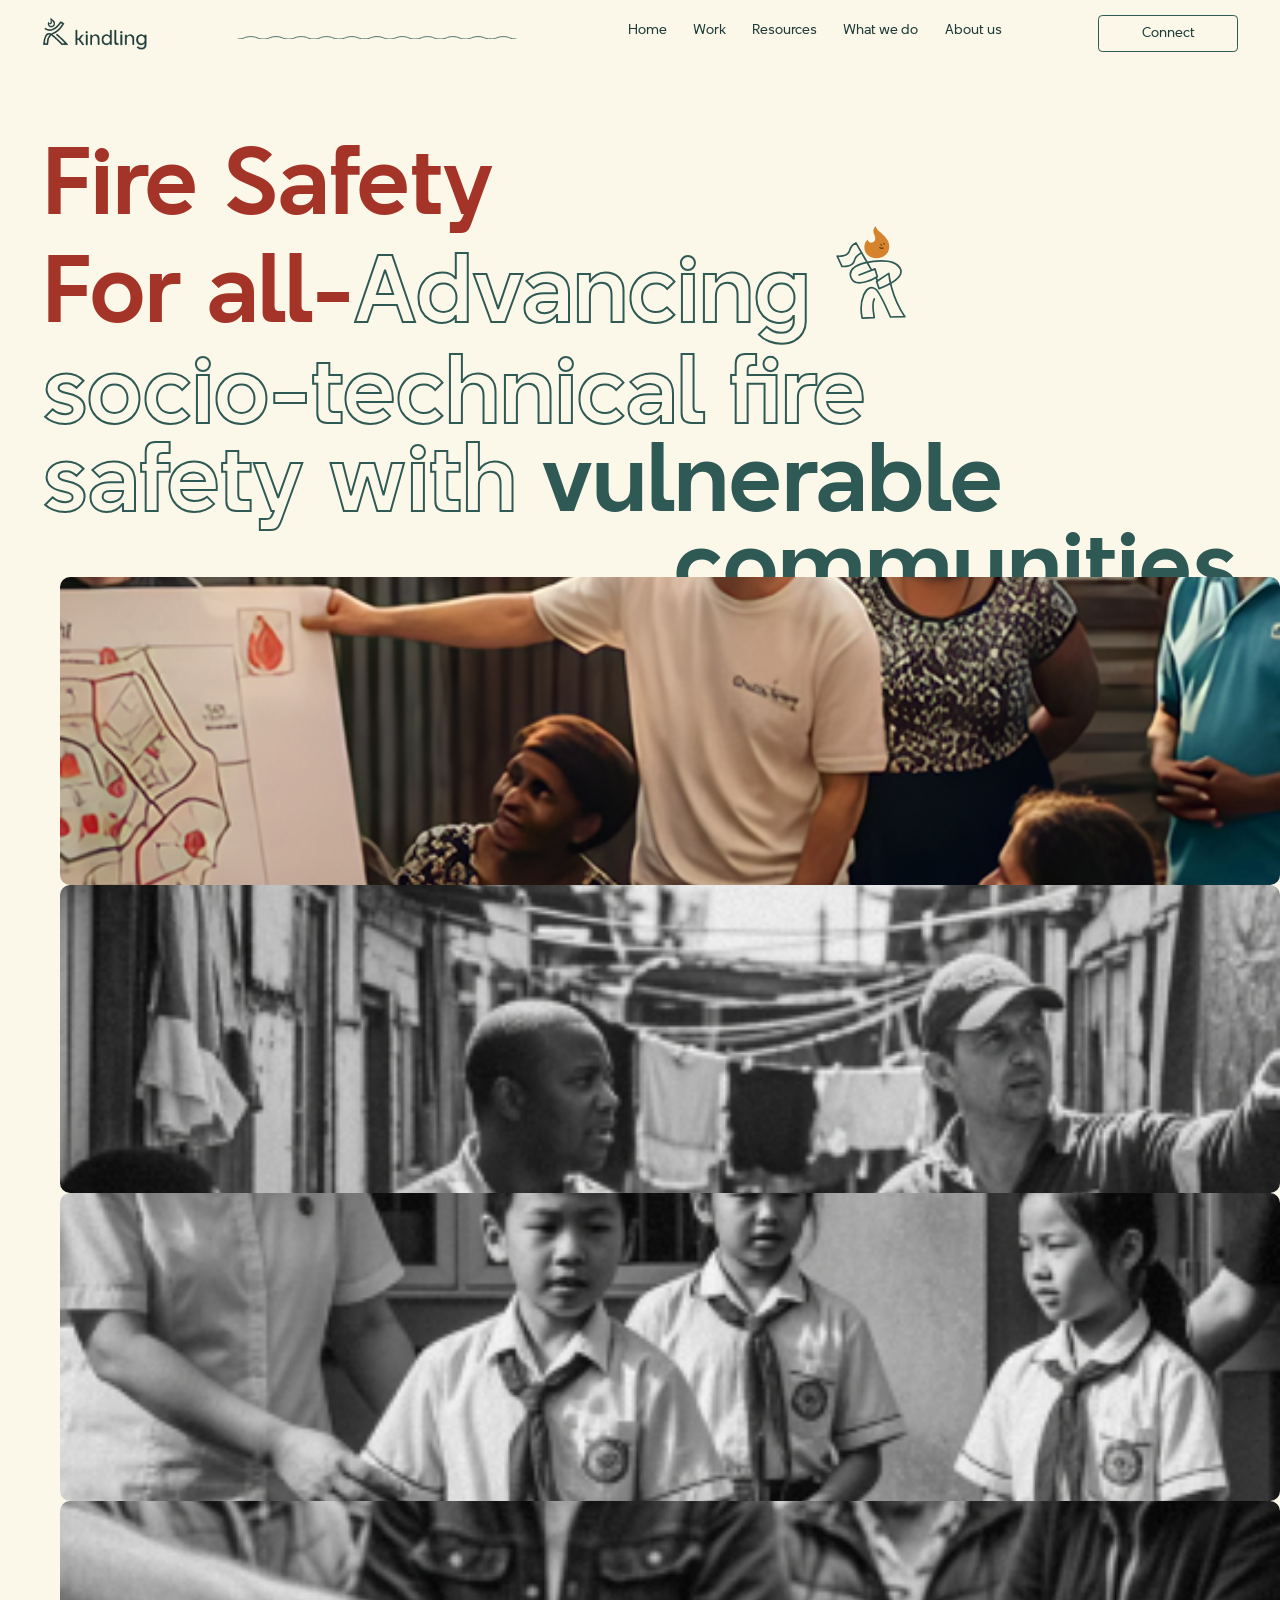
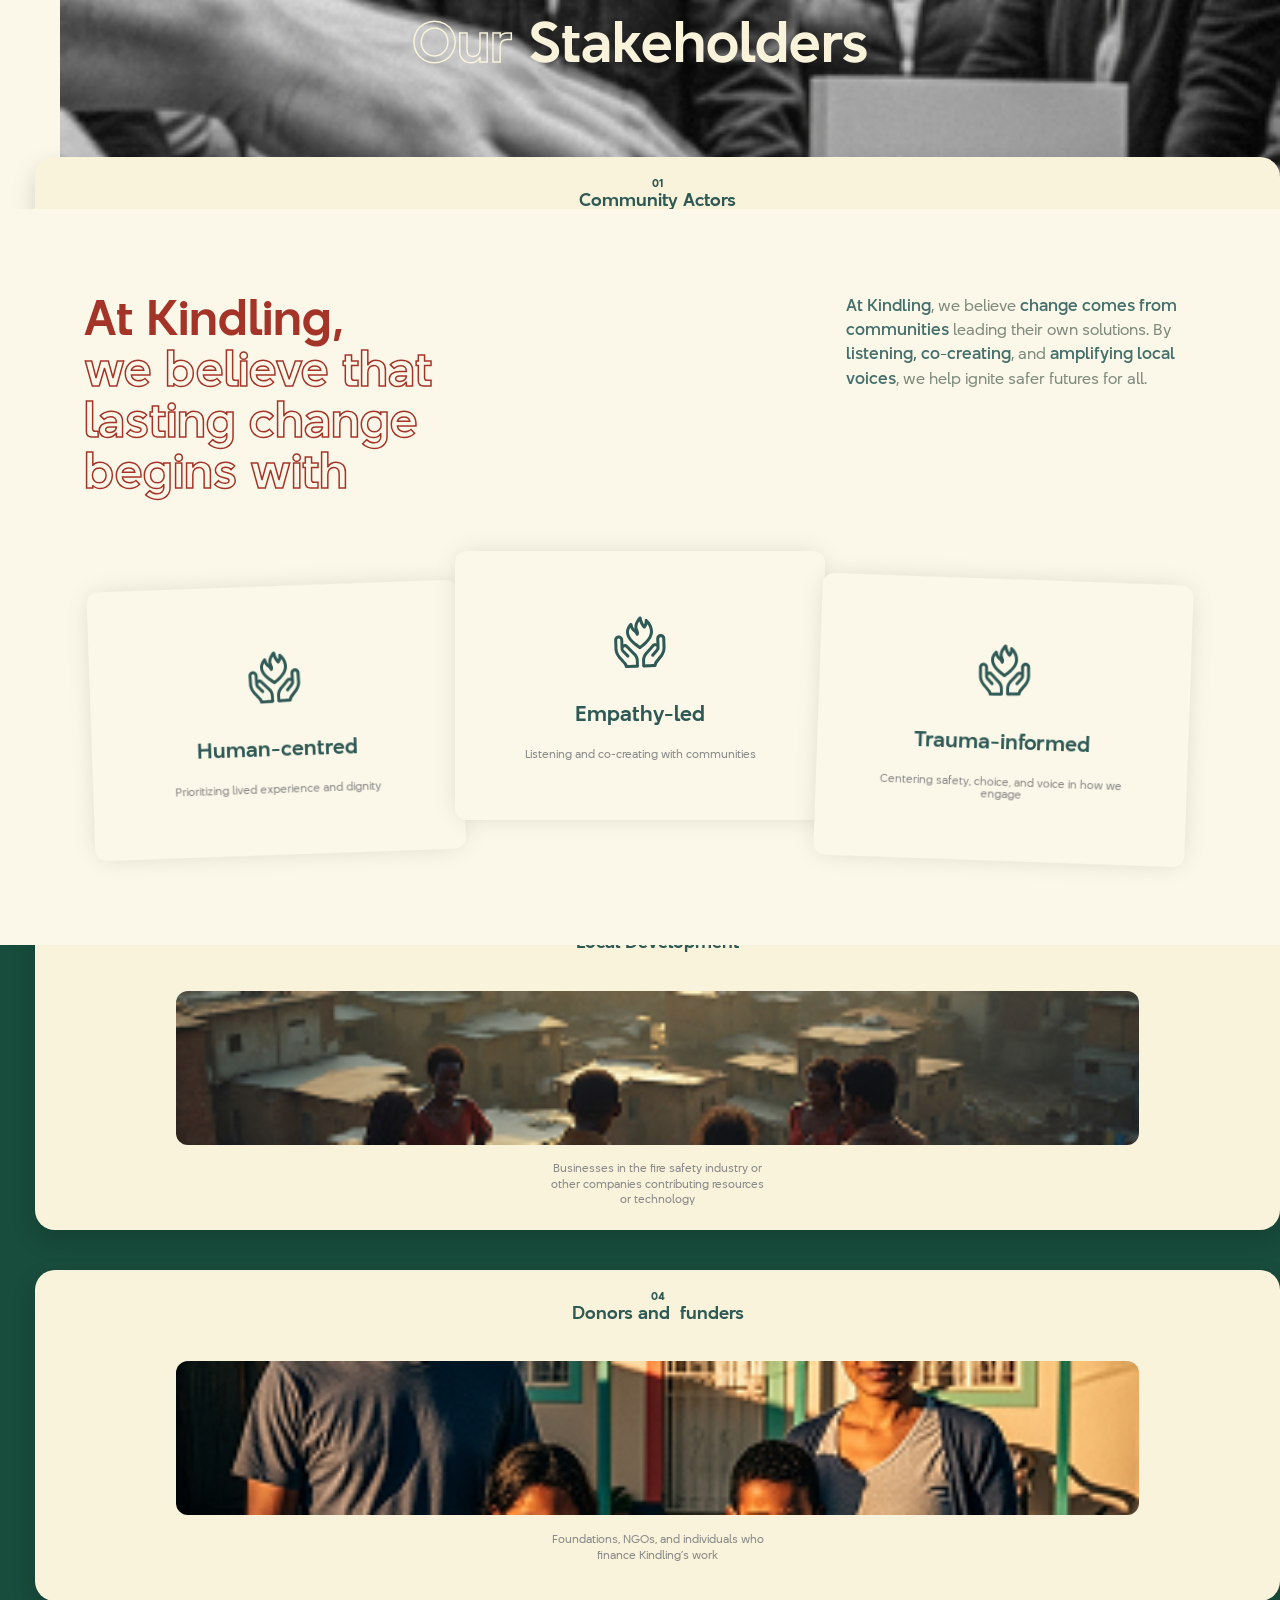
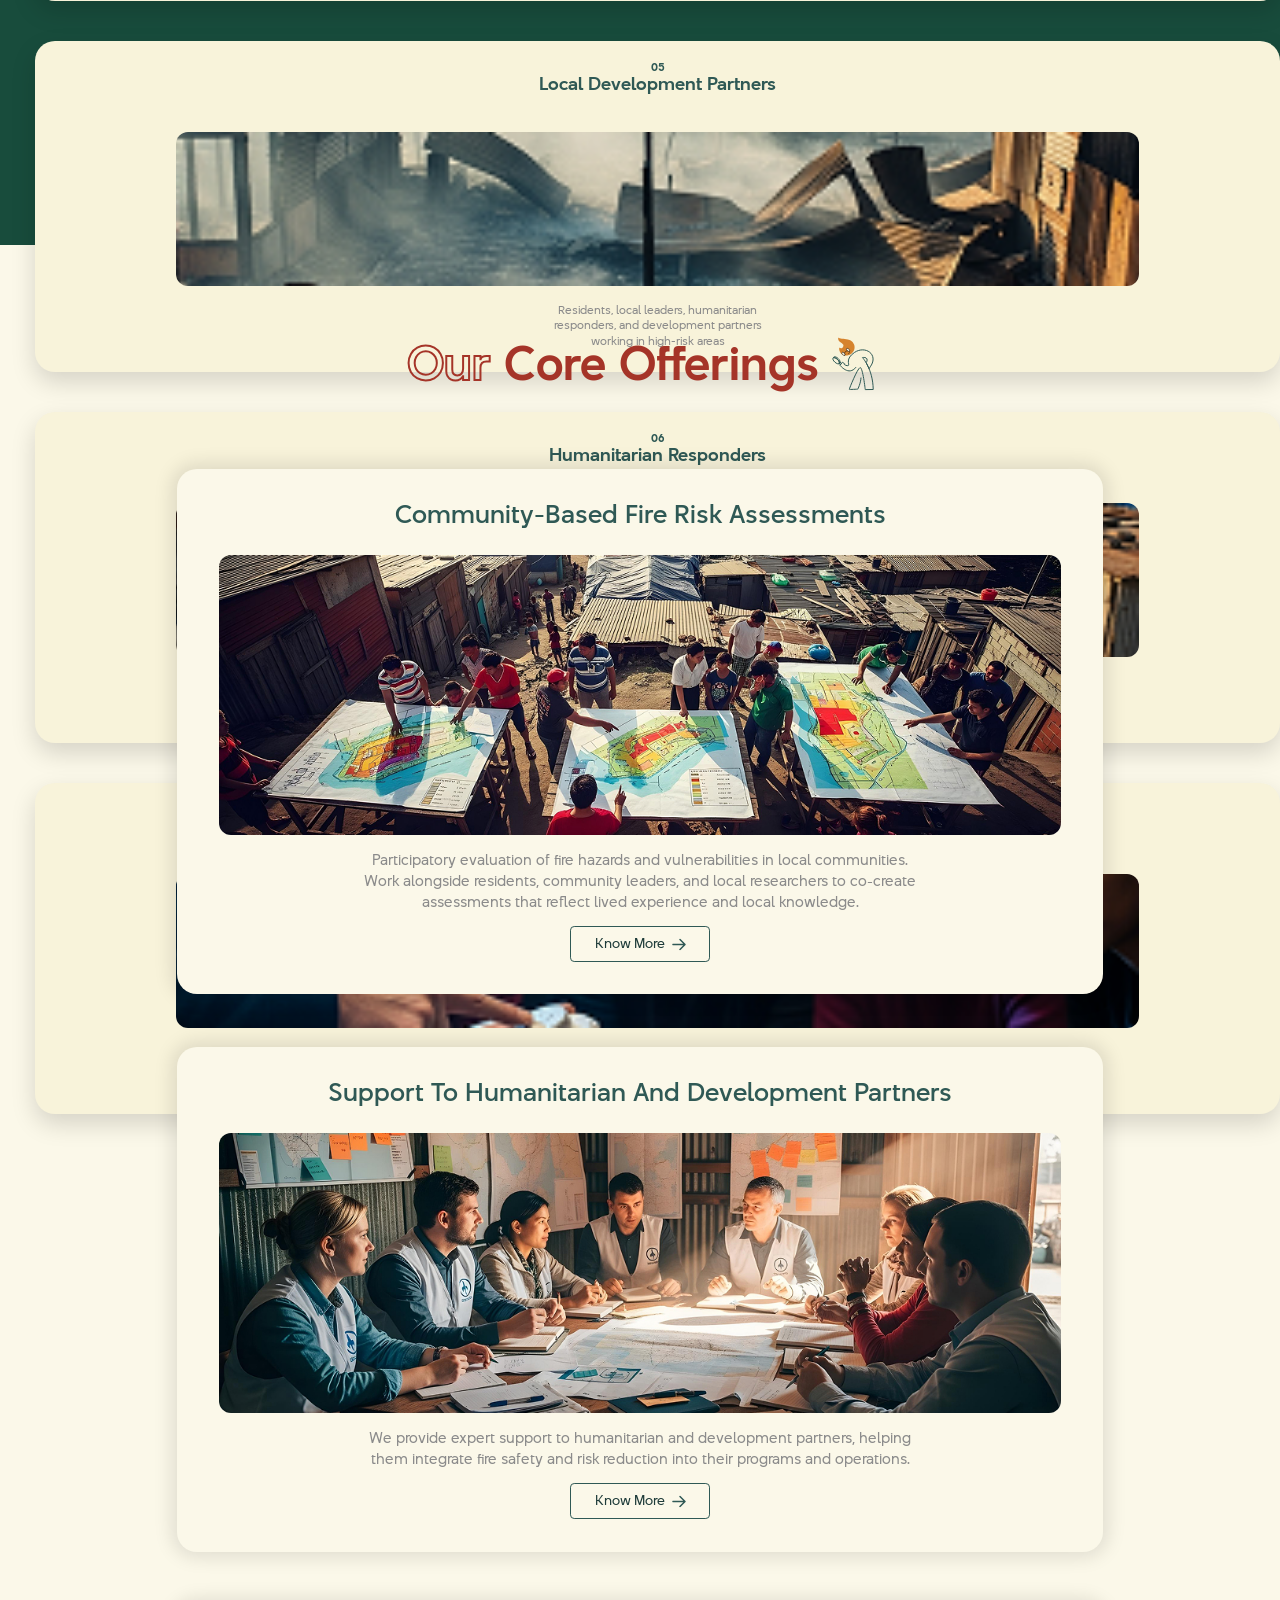
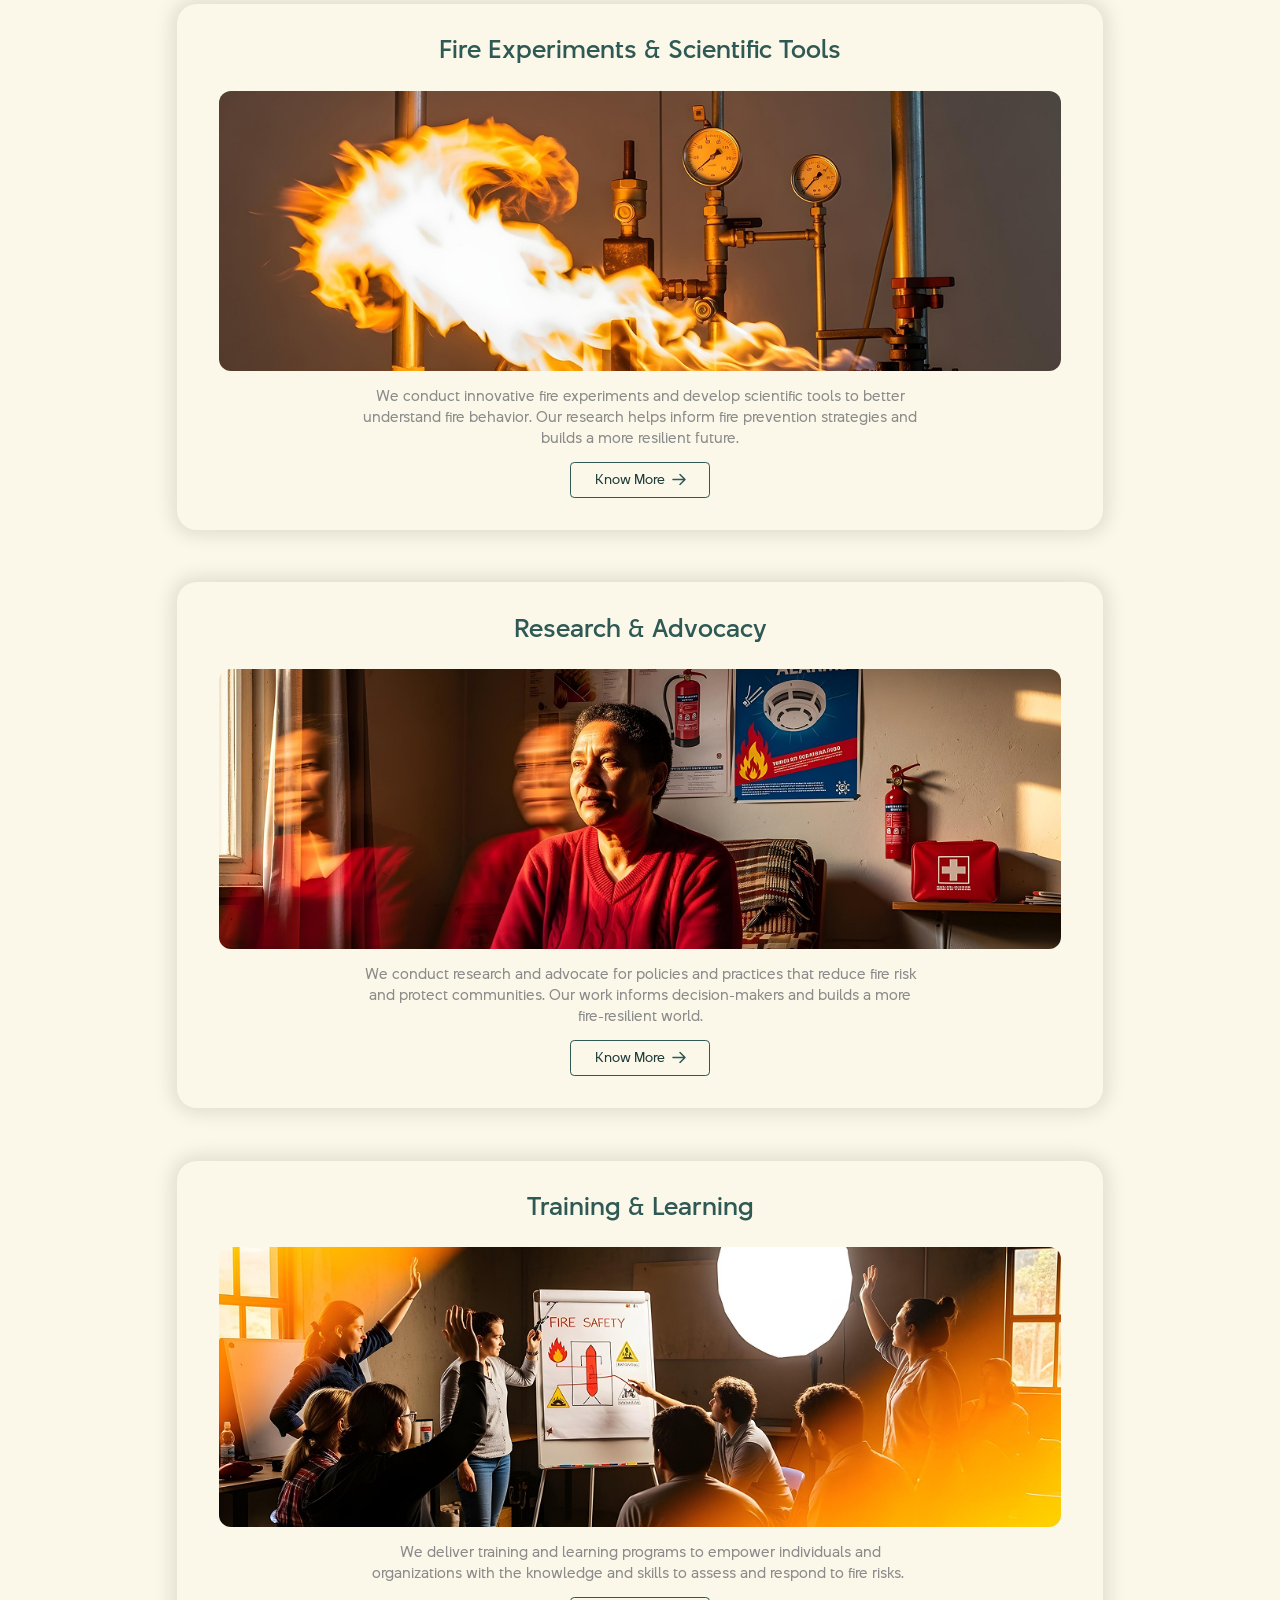
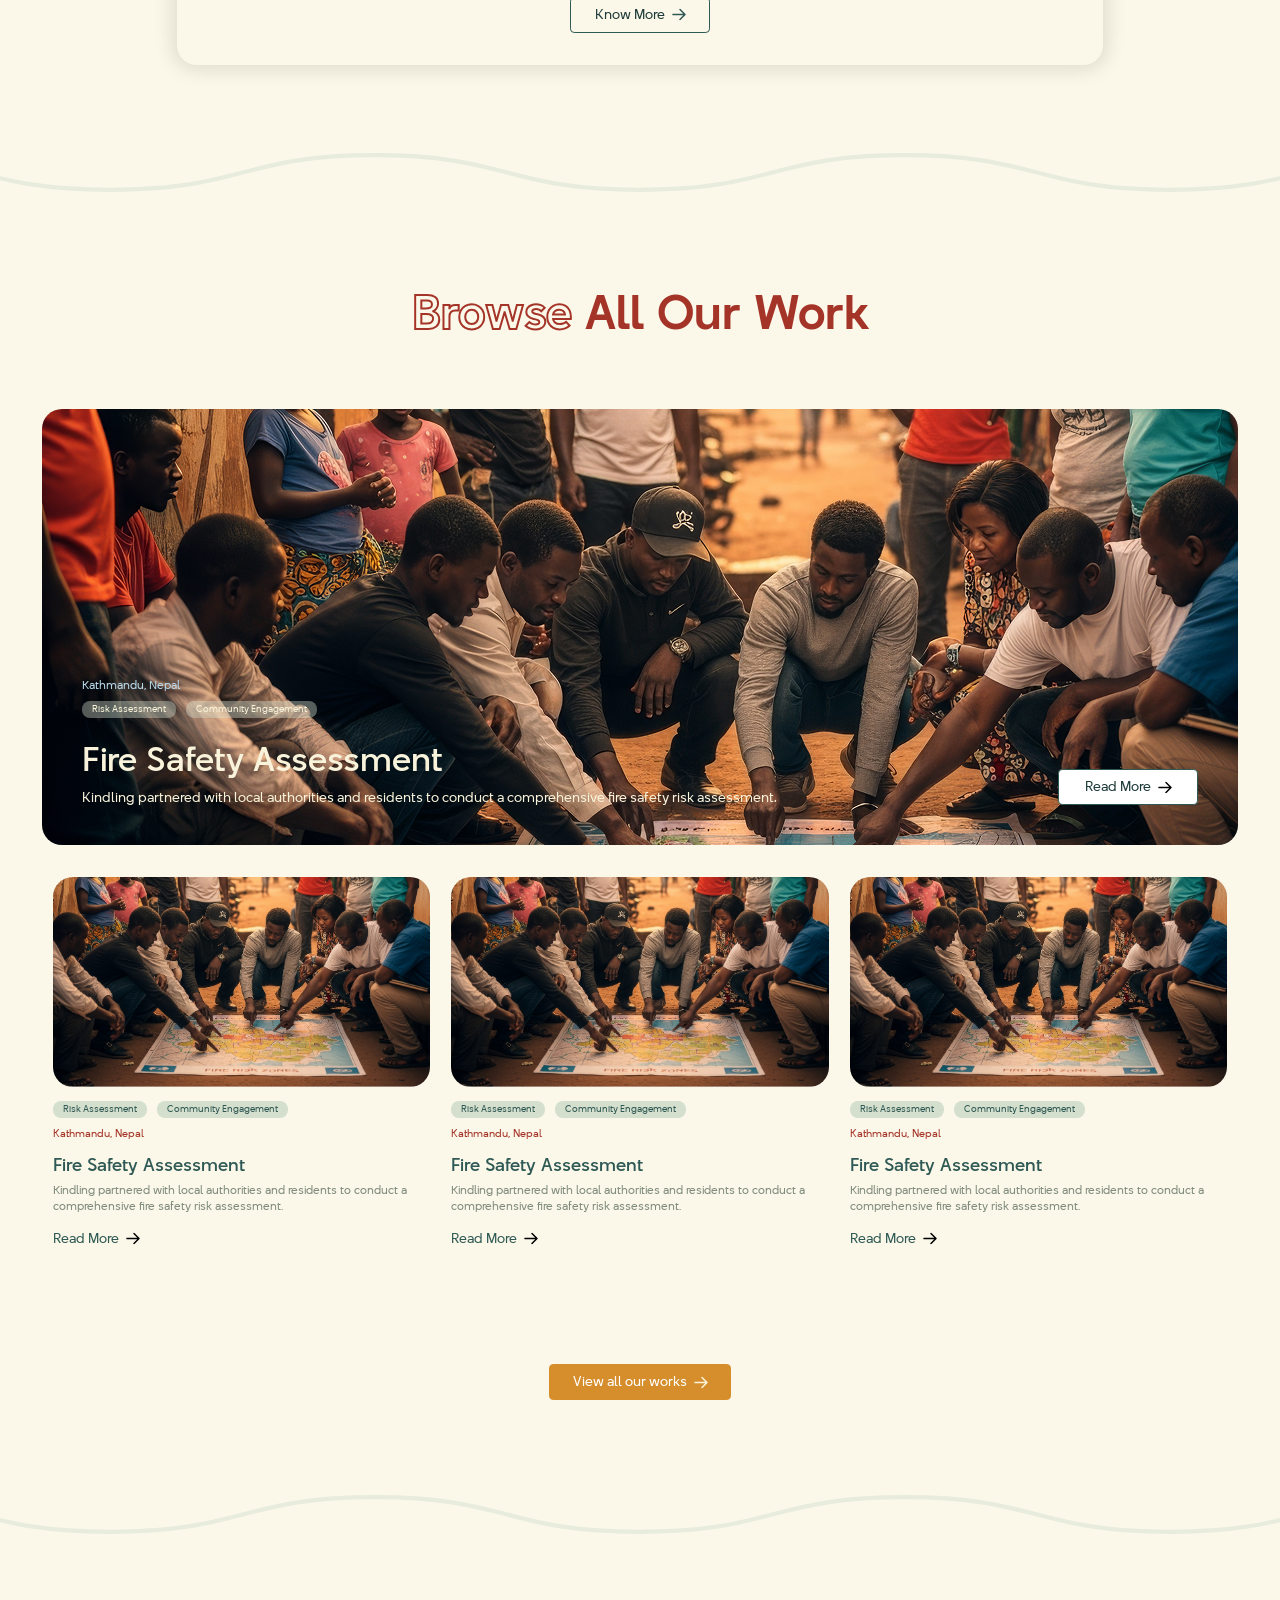
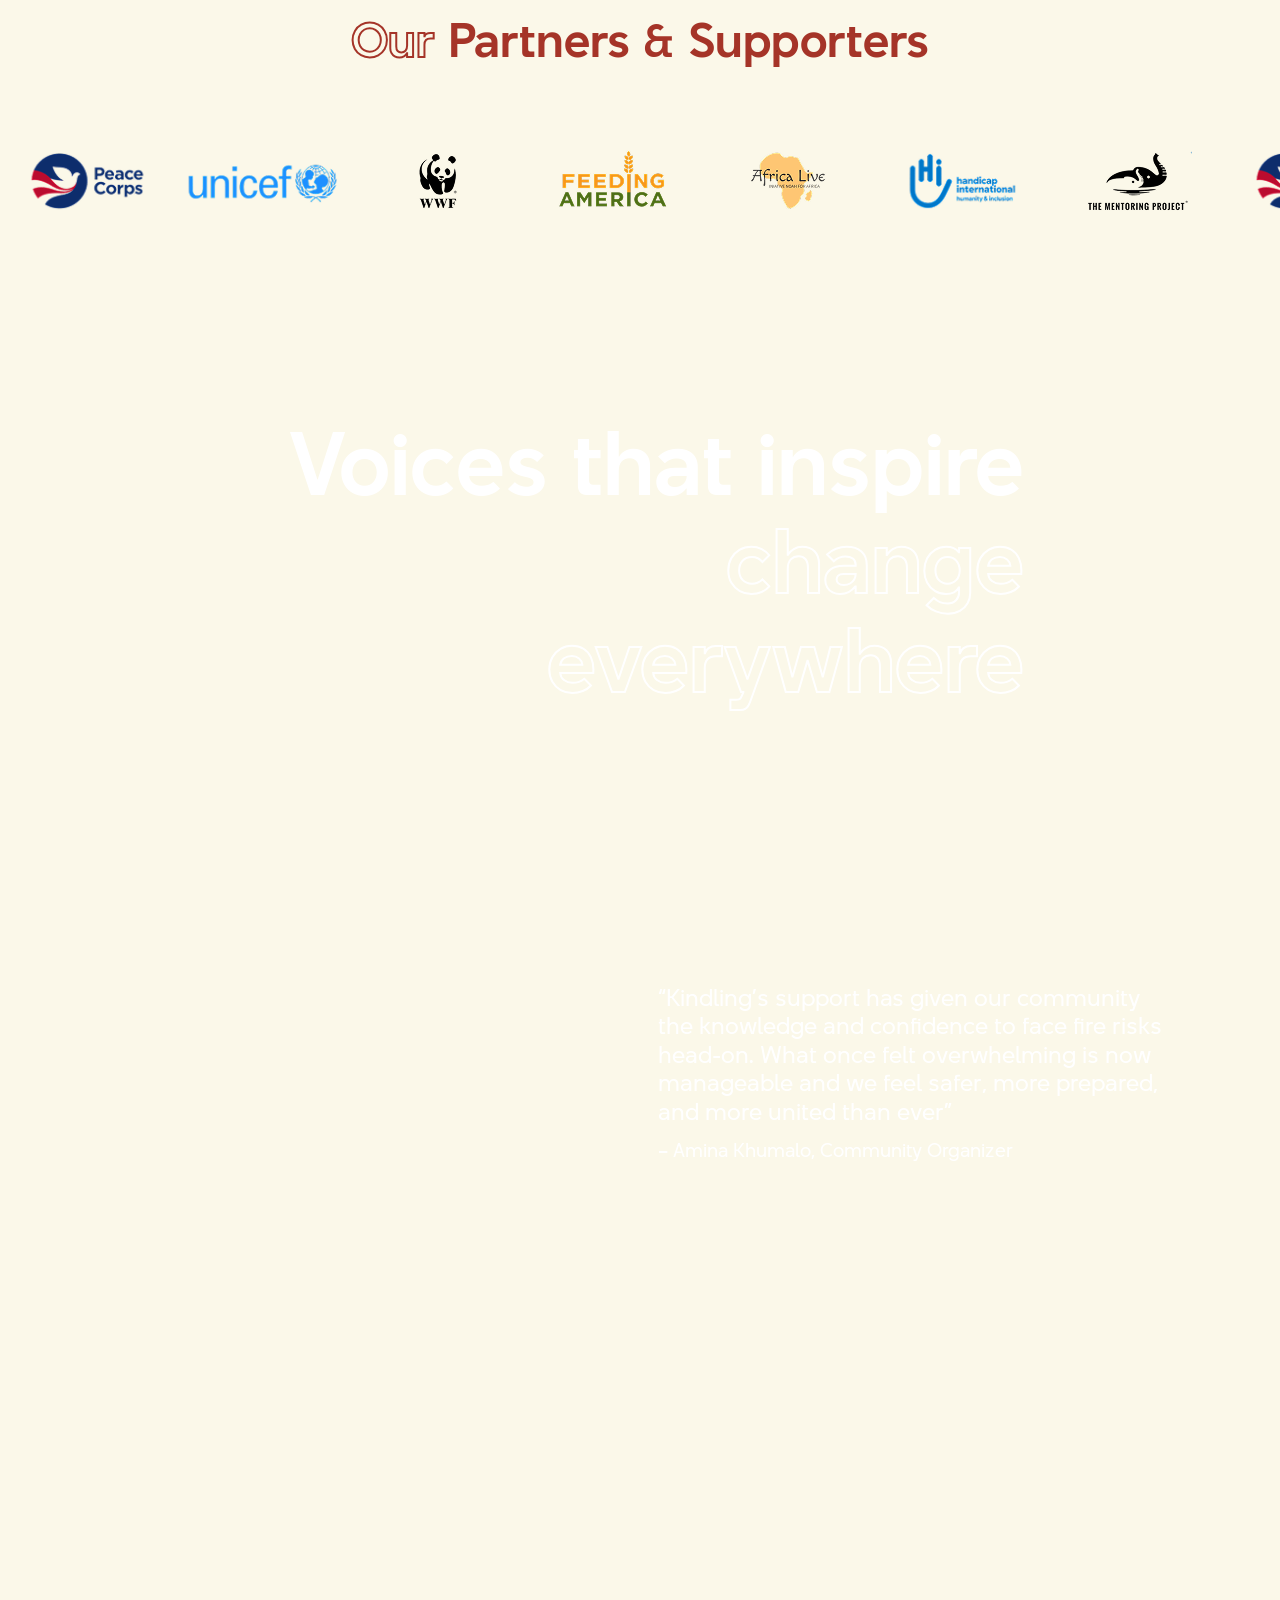
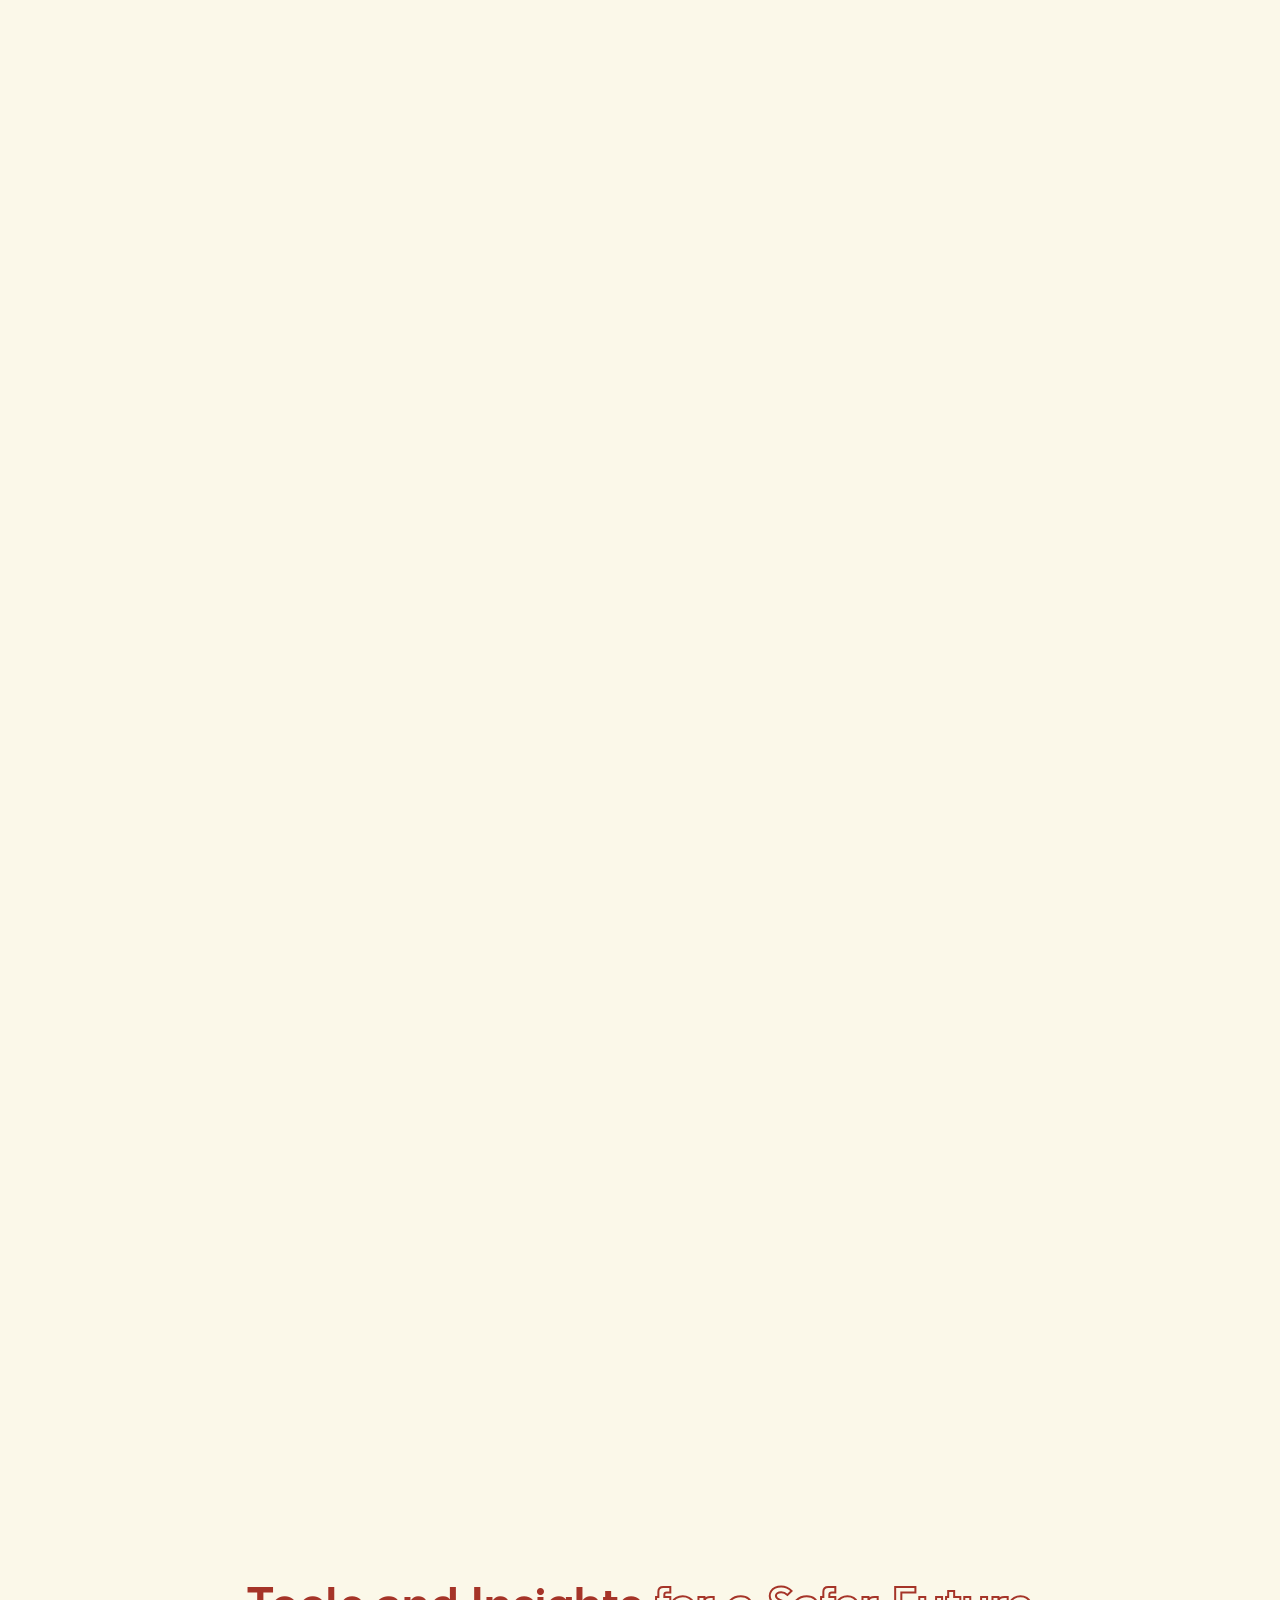
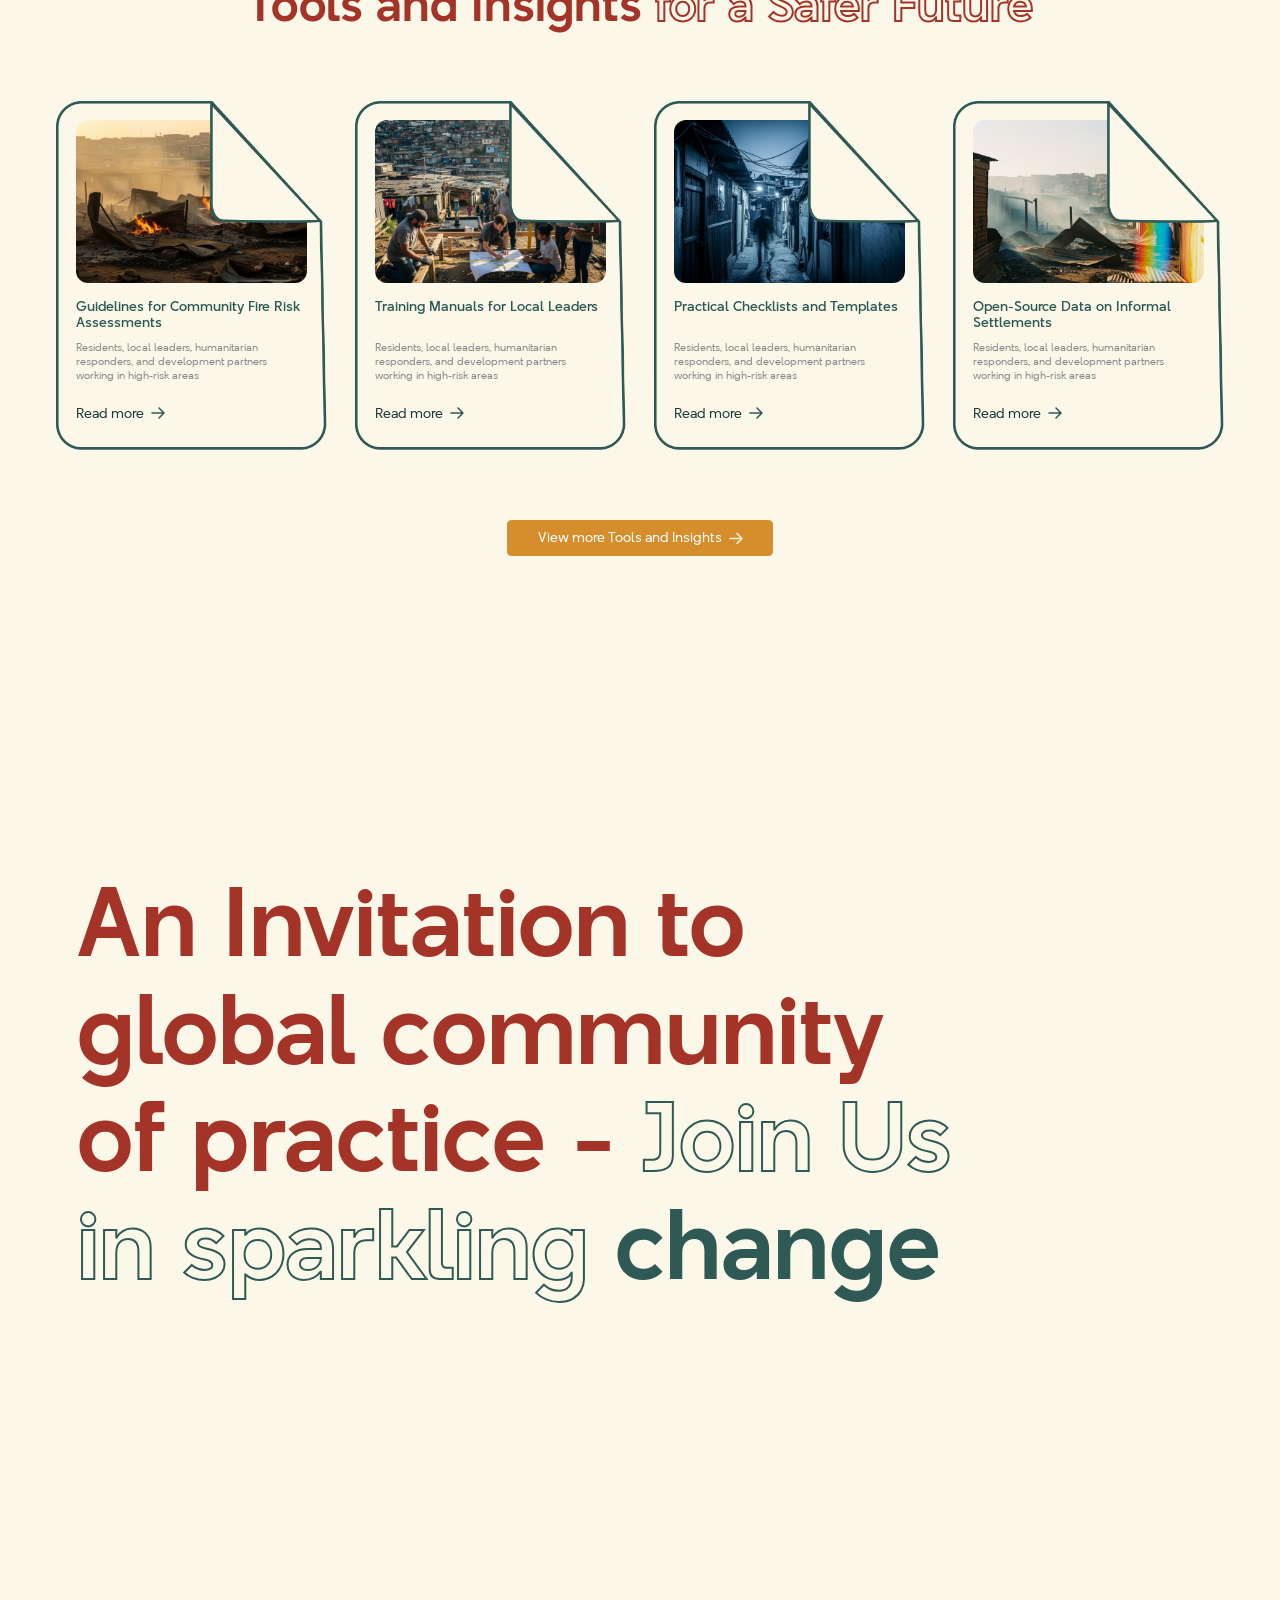
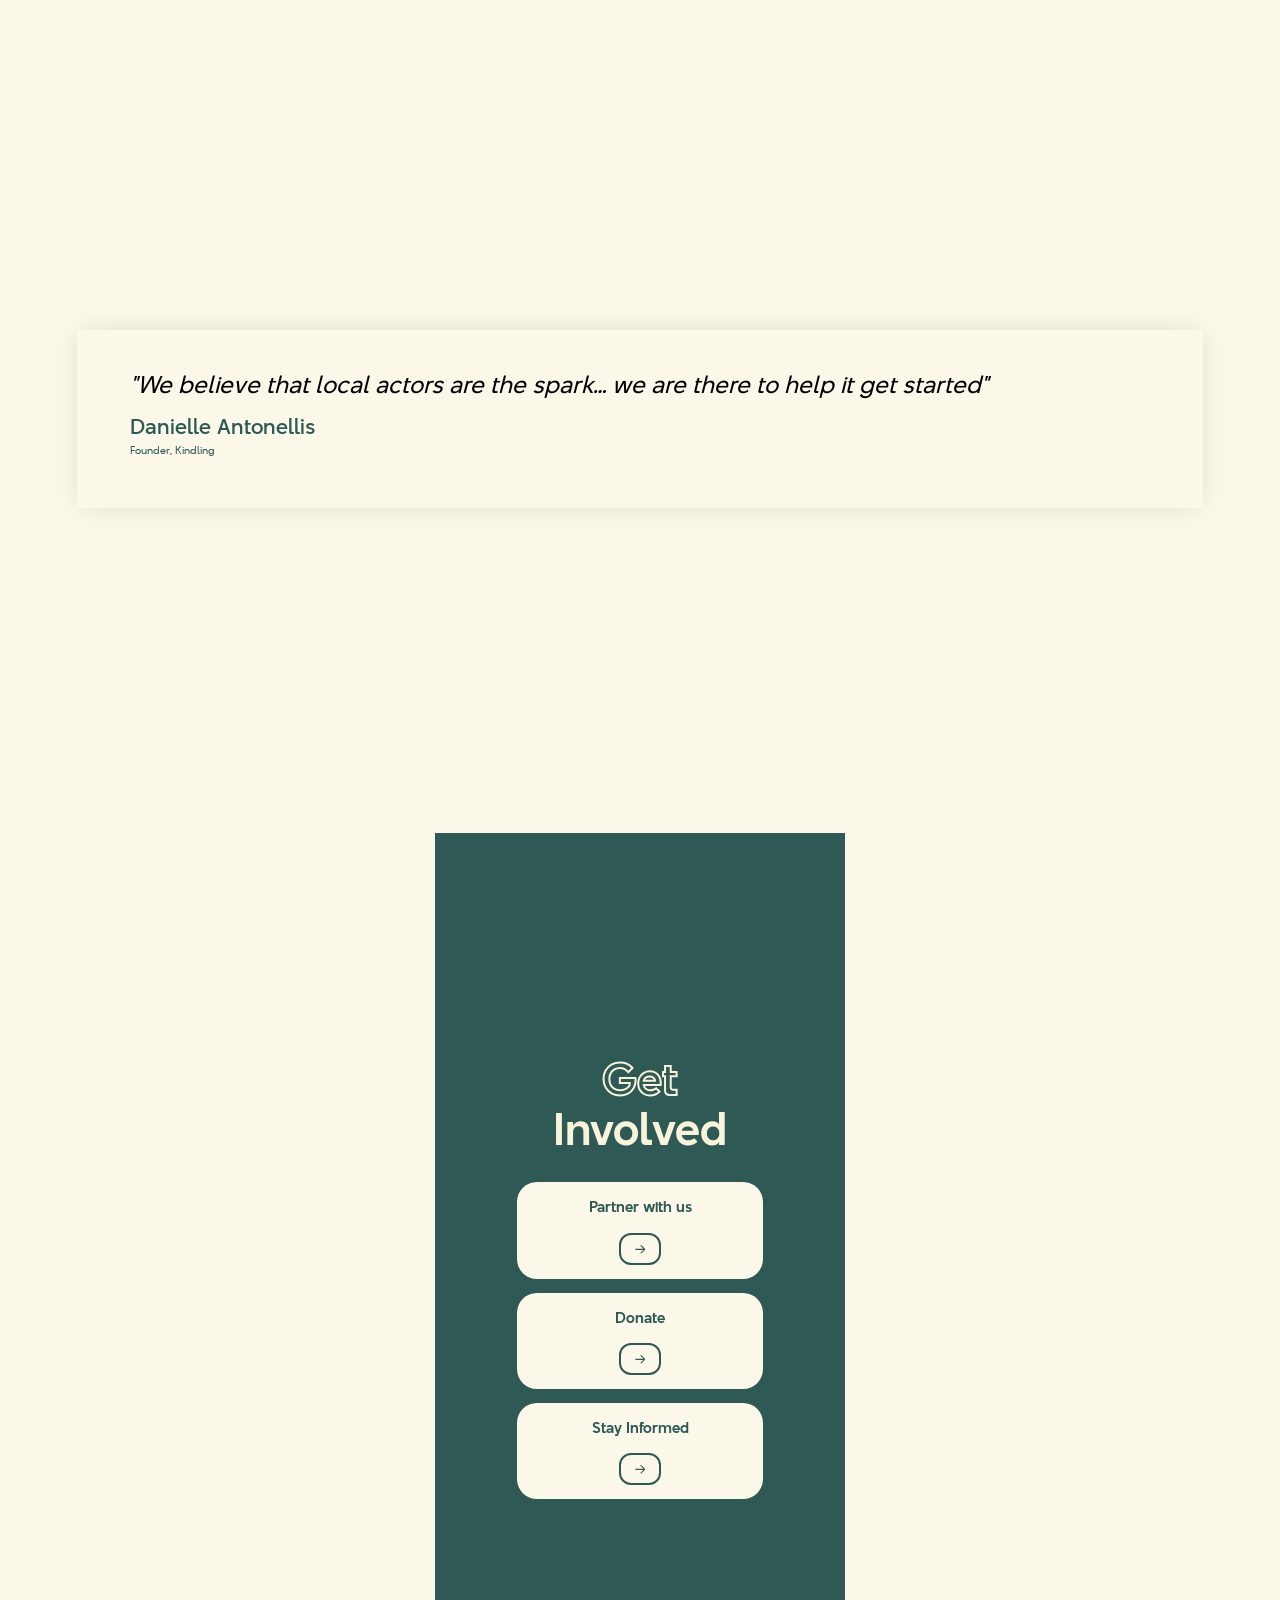
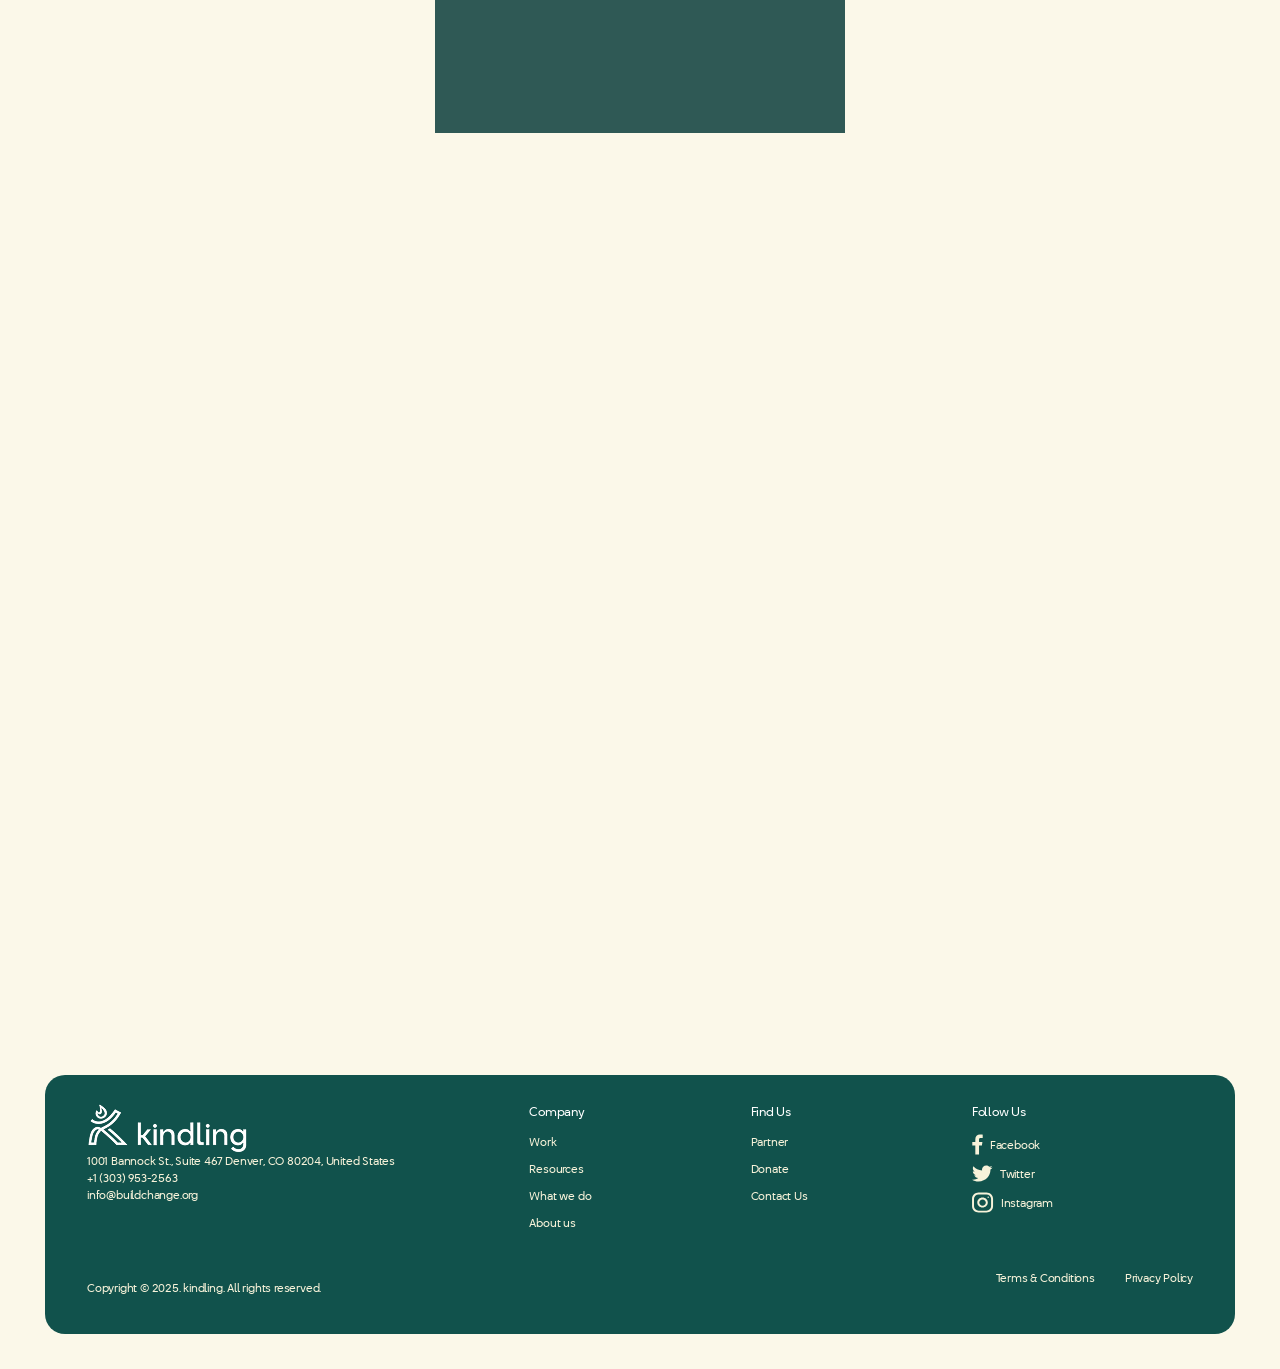
==== commit 0a178d65: "Add files via upload" ====
--- a/index.html
+++ b/index.html
@@ -77,6 +77,11 @@
               </svg>
             </div>
             <div class="header-menu-box">
+              <div class="close" style="display: none;">
+                <svg width="40px" height="40px" viewBox="0 0 24 24" fill="none" xmlns="http://www.w3.org/2000/svg">
+                <path fill-rule="evenodd" clip-rule="evenodd" d="M5.29289 5.29289C5.68342 4.90237 6.31658 4.90237 6.70711 5.29289L12 10.5858L17.2929 5.29289C17.6834 4.90237 18.3166 4.90237 18.7071 5.29289C19.0976 5.68342 19.0976 6.31658 18.7071 6.70711L13.4142 12L18.7071 17.2929C19.0976 17.6834 19.0976 18.3166 18.7071 18.7071C18.3166 19.0976 17.6834 19.0976 17.2929 18.7071L12 13.4142L6.70711 18.7071C6.31658 19.0976 5.68342 19.0976 5.29289 18.7071C4.90237 18.3166 4.90237 17.6834 5.29289 17.2929L10.5858 12L5.29289 6.70711C4.90237 6.31658 4.90237 5.68342 5.29289 5.29289Z" fill="#fff"/>
+                </svg>
+              </div>
               <nav class="header-menu">
                 <ul>
                   <li class="current-menu-item"><a href="#">Home</a></li>
@@ -96,10 +101,10 @@
                 <span class="btn-text">Connect</span>
               </a>
             </div>
-            <div class="menu-open hidden">
-              <span></span>
-              <span></span>
-              <span></span>
+            <div class="humburgurmenu" style="display: none;">
+              <svg width="40px" height="40px" viewBox="0 0 24 24" fill="none" xmlns="http://www.w3.org/2000/svg">
+              <path fill-rule="evenodd" clip-rule="evenodd" d="M4 5C3.44772 5 3 5.44772 3 6C3 6.55228 3.44772 7 4 7H20C20.5523 7 21 6.55228 21 6C21 5.44772 20.5523 5 20 5H4ZM7 12C7 11.4477 7.44772 11 8 11H20C20.5523 11 21 11.4477 21 12C21 12.5523 20.5523 13 20 13H8C7.44772 13 7 12.5523 7 12ZM13 18C13 17.4477 13.4477 17 14 17H20C20.5523 17 21 17.4477 21 18C21 18.5523 20.5523 19 20 19H14C13.4477 19 13 18.5523 13 18Z" fill="#000000"/>
+              </svg>
             </div>
           </div>
         </div>
@@ -232,115 +237,117 @@
 
     <!-- Our Stakholders Section Start -->
     <div class="ourstakholderssec"> 
-      <div class="headingbox text-center">
-        <h2><span class="outlinehead">Our</span> Stakeholders</h2>
-      </div>
-      <div class="stackholderslider">
-        <div class="stackholderslide"></div>
-        <div class="stackholderslide">
-          <div class="slideinnr">
-            <div class="topcontent">
-              <span class="count">01</span>
-              <h3>Community Actors</h3>
-            </div>
-            <div class="middleimage">
-              <img src="img/community-actors.png" alt="Community Actors">
-            </div>
-            <div class="bottomcontent">
-              <p>Residents, local leaders, humanitarian responders, and development partners working in high-risk areas</p>
-            </div>
-          </div>
-        </div>
-
-        <div class="stackholderslide">
-          <div class="slideinnr">
-            <div class="topcontent">
-              <span class="count">02</span>
-              <h3>Community Government and public-sector</h3>
-            </div>
-            <div class="middleimage">
-              <img src="img/stackholder2.png" alt="Community Government and public-sector">
-            </div>
-            <div class="bottomcontent">
-              <p>Residents, local leaders, humanitarian responders, and development partners working in high-risk areas</p>
-            </div>
-          </div>
-        </div>
-        
-        <div class="stackholderslide">
-          <div class="slideinnr">
-            <div class="topcontent">
-              <span class="count">03</span>
-              <h3>Local Development</h3>
-            </div>
-            <div class="middleimage">
-              <img src="img/local-development.png" alt="Local Development">
-            </div>
-            <div class="bottomcontent">
-              <p> Businesses in the fire safety industry or other companies contributing resources or technology</p>
-            </div>
-          </div>
-        </div>
-        
-        <div class="stackholderslide">
-          <div class="slideinnr">
-            <div class="topcontent">
-              <span class="count">04</span>
-              <h3>Donors and  +      <div class="ourstakholderssecinnr">
+        <div class="headingbox text-center">
+          <h2><span class="outlinehead">Our</span> Stakeholders</h2>
+        </div>
+        <div class="stackholderslider">
+          <div class="stackholderslide"></div>
+          <div class="stackholderslide">
+            <div class="slideinnr">
+              <div class="topcontent">
+                <span class="count">01</span>
+                <h3>Community Actors</h3>
+              </div>
+              <div class="middleimage">
+                <img src="img/community-actors.png" alt="Community Actors">
+              </div>
+              <div class="bottomcontent">
+                <p>Residents, local leaders, humanitarian responders, and development partners working in high-risk areas</p>
+              </div>
+            </div>
+          </div>
+
+          <div class="stackholderslide">
+            <div class="slideinnr">
+              <div class="topcontent">
+                <span class="count">02</span>
+                <h3>Community Government and public-sector</h3>
+              </div>
+              <div class="middleimage">
+                <img src="img/stackholder2.png" alt="Community Government and public-sector">
+              </div>
+              <div class="bottomcontent">
+                <p>Residents, local leaders, humanitarian responders, and development partners working in high-risk areas</p>
+              </div>
+            </div>
+          </div>
+          
+          <div class="stackholderslide">
+            <div class="slideinnr">
+              <div class="topcontent">
+                <span class="count">03</span>
+                <h3>Local Development</h3>
+              </div>
+              <div class="middleimage">
+                <img src="img/local-development.png" alt="Local Development">
+              </div>
+              <div class="bottomcontent">
+                <p> Businesses in the fire safety industry or other companies contributing resources or technology</p>
+              </div>
+            </div>
+          </div>
+          
+          <div class="stackholderslide">
+            <div class="slideinnr">
+              <div class="topcontent">
+                <span class="count">04</span>
+                <h3>Donors and   funders</h3>
-            </div>
-            <div class="middleimage">
-              <img src="img/donor.png" alt="Donors and funders">
-            </div>
-            <div class="bottomcontent">
-              <p>Foundations, NGOs, and individuals who finance Kindling’s work</p>
-            </div>
-          </div>
-        </div>
-        
-        <div class="stackholderslide">
-          <div class="slideinnr">
-            <div class="topcontent">
-              <span class="count">05</span>
-              <h3>Local Development Partners</h3>
-            </div>
-            <div class="middleimage">
-              <img src="img/developmentpartner.png" alt="Local Development Partners">
-            </div>
-            <div class="bottomcontent">
-              <p>Residents, local leaders, humanitarian responders, and development partners working in high-risk areas</p>
-            </div>
-          </div>
-        </div>
-        <div class="stackholderslide">
-          <div class="slideinnr">
-            <div class="topcontent">
-              <span class="count">06</span>
-              <h3>Humanitarian Responders</h3>
-            </div>
-            <div class="middleimage">
-              <img src="img/humanitarian.png" alt="Humanitarian Responders">
-            </div>
-            <div class="bottomcontent">
-              <p>Local and national officials concerned with urban safety and disaster management</p>
-            </div>
-          </div>
-        </div>
-        <div class="stackholderslide">
-          <div class="slideinnr">
-            <div class="topcontent">
-              <span class="count">07</span>
-              <h3>Corporate</h3>
-            </div>
-            <div class="middleimage">
-              <img src="img/corporate.png" alt="Corporate">
-            </div>
-            <div class="bottomcontent">
-              <p> Businesses in the fire safety industry or other companies contributing resources or technology</p>
-            </div>
-          </div>
-        </div>
-        <div class="stackholderslide"></div>
+              </div>
+              <div class="middleimage">
+                <img src="img/donor.png" alt="Donors and funders">
+              </div>
+              <div class="bottomcontent">
+                <p>Foundations, NGOs, and individuals who finance Kindling’s work</p>
+              </div>
+            </div>
+          </div>
+          
+          <div class="stackholderslide">
+            <div class="slideinnr">
+              <div class="topcontent">
+                <span class="count">05</span>
+                <h3>Local Development Partners</h3>
+              </div>
+              <div class="middleimage">
+                <img src="img/developmentpartner.png" alt="Local Development Partners">
+              </div>
+              <div class="bottomcontent">
+                <p>Residents, local leaders, humanitarian responders, and development partners working in high-risk areas</p>
+              </div>
+            </div>
+          </div>
+          <div class="stackholderslide">
+            <div class="slideinnr">
+              <div class="topcontent">
+                <span class="count">06</span>
+                <h3>Humanitarian Responders</h3>
+              </div>
+              <div class="middleimage">
+                <img src="img/humanitarian.png" alt="Humanitarian Responders">
+              </div>
+              <div class="bottomcontent">
+                <p>Local and national officials concerned with urban safety and disaster management</p>
+              </div>
+            </div>
+          </div>
+          <div class="stackholderslide">
+            <div class="slideinnr">
+              <div class="topcontent">
+                <span class="count">07</span>
+                <h3>Corporate</h3>
+              </div>
+              <div class="middleimage">
+                <img src="img/corporate.png" alt="Corporate">
+              </div>
+              <div class="bottomcontent">
+                <p> Businesses in the fire safety industry or other companies contributing resources or technology</p>
+              </div>
+            </div>
+          </div>
+          <div class="stackholderslide"></div>
+        </div>
       </div>
     </div>
     <!-- Our Stakholders Section End -->
@@ -1169,9 +1176,17 @@
             infinite: false,
             arrows: false,
             dots: false,
-            swipe: false // GSAP control karega
+            swipe: false,
+              responsive: [
+                {
+                  breakpoint: 480,
+                  settings: {
+                    slidesToShow: 1.5,
+                    slidesToScroll: 1
+                  }
+                }
+              ]
           });
-
           gsap.registerPlugin(ScrollTrigger);
 
           let totalSlides = $(".stackholderslide").length;
@@ -1193,13 +1208,31 @@
         });
       </script>
       <script>
-        gsap.registerPlugin(ScrollTrigger);
-
-        const section = document.querySelector(".ourcoreofferingsec .ourcofferingboxes");
-        const cards = section.querySelectorAll(".offerservicecol");
-
-        // container height = cards.length * 100vh
-        section.style.height = `${cards.length * 100}vh`;
+          if ($(window).width() < 480) { 
+            gsap.registerPlugin(ScrollTrigger);
+
+            const section = document.querySelector(".ourcoreofferingsec .ourcofferingboxes");
+            const cards = section.querySelectorAll(".offerservicecol");
+
+            // container height = cards.length * 100vh
+            section.style.height = `${cards.length * 100}vh`;
+          }
+          document.addEventListener("DOMContentLoaded", () => {
+            const menuBtn = document.querySelector(".humburgurmenu");
+            const menuBox = document.querySelector(".header-menu-box");
+            const closeBtn = document.querySelector(".header-menu-box .close");
+
+            // Open menu
+            menuBtn.addEventListener("click", () => {
+              menuBox.classList.add("active");
+            });
+
+            // Close menu
+            closeBtn.addEventListener("click", () => {
+              menuBox.classList.remove("active");
+            });
+          });
+
       </script>
 
 
--- a/css/main.css
+++ b/css/main.css
@@ -1267,4 +1267,349 @@
 }
 
 @media(max-width: 800px) {
+  .header-menu-box, .header-btn-box.hide-1024 {
+    display: none;
+  } 
+  .humburgurmenu {
+    display: inline-block !important;
+  }
+  .mainbanner h2 {
+    font-size: 9rem;
+    line-height: 1.4;
+  }
+  h2.bannerhead2 {
+    line-height: 1.3;
+    margin-top: -40px;
+  }
+  .header-wrapper {
+    padding: 0;
+  }
+  .bannerslider .slick-slide {
+    padding: 10px;
+  }
+  .bannerslider .slick-current {
+    padding-right: 22px;
+  }
+  .bannerslider {
+    padding-left: 40px;
+  }
+  .atkidlingsec .headingbox {
+    flex-wrap: wrap;
+  }
+  .atkidlingsec .headingbox .head {
+    max-width: 100%;
+  }
+  .atkidlingsec .headingbox .para {
+    width: 100%;
+    margin-top: 2rem;
+  }
+  .boxinnr {
+    padding: 30px;
+  }
+  .col-third {
+    width: calc(100% / 2);
+  }
+  .col-forth {
+    width: calc(100% / 2);
+  }
+  .insighthp .bloginnr {
+    margin-bottom: 3rem;
+  }
+  .invitationglobal h2 {
+    font-size: 8.8rem;
+  }
+  .image-23 {
+    width: 70%;
+  }
+  .div-block-109 {
+    width: 42%;
+  }
+  .header-menu-box .close {
+    display: inline-block !important;
+    position: absolute;
+    top: 20px;
+    right: 40px;
+  }
+  .header-menu-box {
+    position: fixed;
+    top: 0;
+    height: 100vh;
+    background: #a53428;
+    left: 0;
+    width: 100%;
+    z-index: 999999;
+  }
+  .header-menu-box.active {
+    display: block;
+  }
+  .header-menu-box nav.header-menu {
+    display: flex;
+    align-items: center;
+    height: 100%;
+  }
+
+  .header-menu-box nav.header-menu ul {
+    display: block;
+    width: 100%;
+  }
+
+  .header-menu-box nav.header-menu ul li a {
+    font-size: 22px;
+    margin-bottom: 20px;
+    display: block;
+    color: #fff;
+    font-weight: 500;
+  }
+}
+
+@media(max-width: 500px) {
+.headerline {
+  display: none;
+}
+.container {
+  padding: 0 20px;
+}
+.mainbanner h2 {
+  font-size: 34px;
+  text-align: left;
+}
+h2.bannerhead2 {
+  line-height: 1.3;
+  margin-top: 0;
+}
+.bannerhead2 svg {
+  width: 30px;
+  height: 40px;
+  top: 4px;
+  position: relative;
+}
+.header {
+    padding-top: 15px;
+}
+.bannerslider .slick-current {
+    padding-right: 10px;
+    transform: none;
+}
+.bannerslider .slick-current .image {
+  height: 44rem;
+  width: 100%;
+  margin-top: 0;
+}
+.bannerslider {
+  padding-left: 15px;
+}
+.pdlr60 {
+  padding-left: 20px;
+  padding-right: 20px;
+}
+.col-third, .col-forth {
+    width: calc(100% / 1);
+}
+.atkidlingsec .headingbox h2 {
+  font-size: 30px;
+}
+.atkindlingbox {
+  flex-wrap: wrap;
+}
+.atkindlingbox .col-third {
+    transform: none!important;
+    margin-top: 0 !important;
+    margin-right: 0;
+    margin-bottom: 20px;
+}
+.ourstakholderssec {
+    padding: 50px 0 !important;
+}
+.stackholderslider {
+    margin-bottom: 0;
+    height: 100%;
+}
+.ourstakholderssec .headingbox h2 {
+  font-size: 34px;
+}
+.ourstakholderssecinnr {
+    height: 100%;
+}
+.ourstakholderssec {
+    height: 100vh;
+}
+.ourcoreofferingsec .headingbox h2, .ourallworksec .headingbox h2, .ourpartnersec .headingbox h2 {
+    font-size: 28px;
+}
+.ourcoreofferingsec .headingbox h2 svg {
+    height: 9rem;
+}
+.offerservicecol .offerserviceinnr h2 {
+  font-size: 16px;
+   line-height: 1.6;
+}
+.offerservicecol .offerserviceinnr .image {
+    height: 200px;
+}
+.ourallworksec .headingbox h2 {
+    font-size: 30px;
+}
+.featuredworkbox {
+  padding: 20px;
+  flex-wrap: wrap;
+}
+.featuredheadbox {
+  flex-wrap: wrap;
+  justify-content: left;
+}
+.featuredheadbox a.btn.whitebtn {
+  margin-right: auto;
+  margin-left: 0;
+  margin-top: 20px;
+}
+.workrow.flex-box {
+  margin-bottom: 40px;
+}
+img.image-21 {
+    inset: 20% auto auto 0%;
+}
+.text-block {
+  font-size: 10vw;
+  inset: 7% auto auto 6%;
+  width: 90vw;
+}
+._100vh {
+    height: 70vh;
+}
+.div-block-107 {
+  z-index: 3;
+  position: absolute;
+  inset: auto 6% 15% 6%;
+}
+.text-block-3 {
+  font-size: 16px;
+}
+.text-block-2 {
+  font-size: 14px;
+}
+.toolsandinsightssec {
+  background: #FBF8E9;
+  padding: 10rem 0 6rem;
+}
+.toolsandinsightssec .headingbox h2 {
+  font-size: 30px;
+}
+.insighthp .col-forth {
+  padding: 0px 6px;
+  width: 50%;
+}
+.insighthp .bloginnr .blogcontent h4 {
+  font-size: 13px;
+  min-height: 50px;
+}
+.insighthp .bloginnr .blogcontent a.btn {
+  margin-top: 3rem;
+  font-size: 10px;
+}
+.invitationglobal h2 {
+  font-size: 35px;
+}
+img.image-22 {
+    width: 80px;
+    margin-bottom: 60px;
+}
+.div-block-108 {
+  padding: 30px 30px;
+}
+.div-block-108 i {
+  font-size: 16px;
+}
+.div-block-111 {
+  width: 100%;
+  opacity: 1 !important;
+  transform: none !important;
+}
+.div-block-109 {
+    width: 100%;
+  opacity: 1 !important;
+  transform: none !important;
+}
+.image-23 {
+    width: 100%;  
+  opacity: 1 !important;
+  transform: none !important;
+}
+.image-23._1, .image-23._2 {
+  display: none !important;
+}
+._200vh {
+    height: 650px;
+}
+._100vh _3 {
+    height: 100%;
+}
+footer.sitefooter .col-4 {
+  width: 100%;
+}
+footer.sitefooter p, footer.sitefooter ul li a {
+  font-size: 18px;
+}
+footer.sitefooter .col-3 {
+    width: 50%;
+}
+footer.sitefooter .col-3:not(:last-child) {
+    margin: 40px 0;
+}
+footer.sitefooter .footerhead h4 {
+  font-size: 22px;
+}
+.copyright {
+  flex-wrap: wrap;
+  gap: 20px;
+  text-align: left;
+  justify-content: left;
+}
+footer.sitefooter ul li {
+  width: 100%;
+}
+.copyright ul.copylinks {
+  flex-wrap: wrap;
+  gap: 0;
+}
+footer {
+  padding-left: 20px;
+  padding-right: 20px;
+}
+.footerlogo {
+  margin-bottom: 20px;
+}
+.getinvolved {
+    width: 100%;
+}
+.toolsandinsightssec .insighthp.flex-box {
+  display: flex;
+  width: auto;
+  overflow-x: scroll;
+  -webkit-overflow-scrolling: touch;
+  white-space: nowrap;
+  -ms-overflow-style: none;
+  overflow: -moz-scrollbars-none;
+  flex-wrap: nowrap;
+  margin-left: -6%;
+  margin-right: -13%;
+  margin-bottom: 0;
+  padding-left: 12%;
+  padding-right: 5%;
+  padding-bottom: 0px;
+  justify-content: flex-start;
+}
+.toolsandinsightssec .col-forth {
+  width: 80%;
+  min-width: 300px;
+  max-width: 300px;
+  padding: 0 6px;
+  white-space: normal;
+}
+.insighthp .bloginnr .blogcontent p {
+  font-size: 16px;
+}
+.insighthp .bloginnr .blogcontent a.btn {
+  margin-top: 3rem;
+  font-size: 16px;
+}
 }
